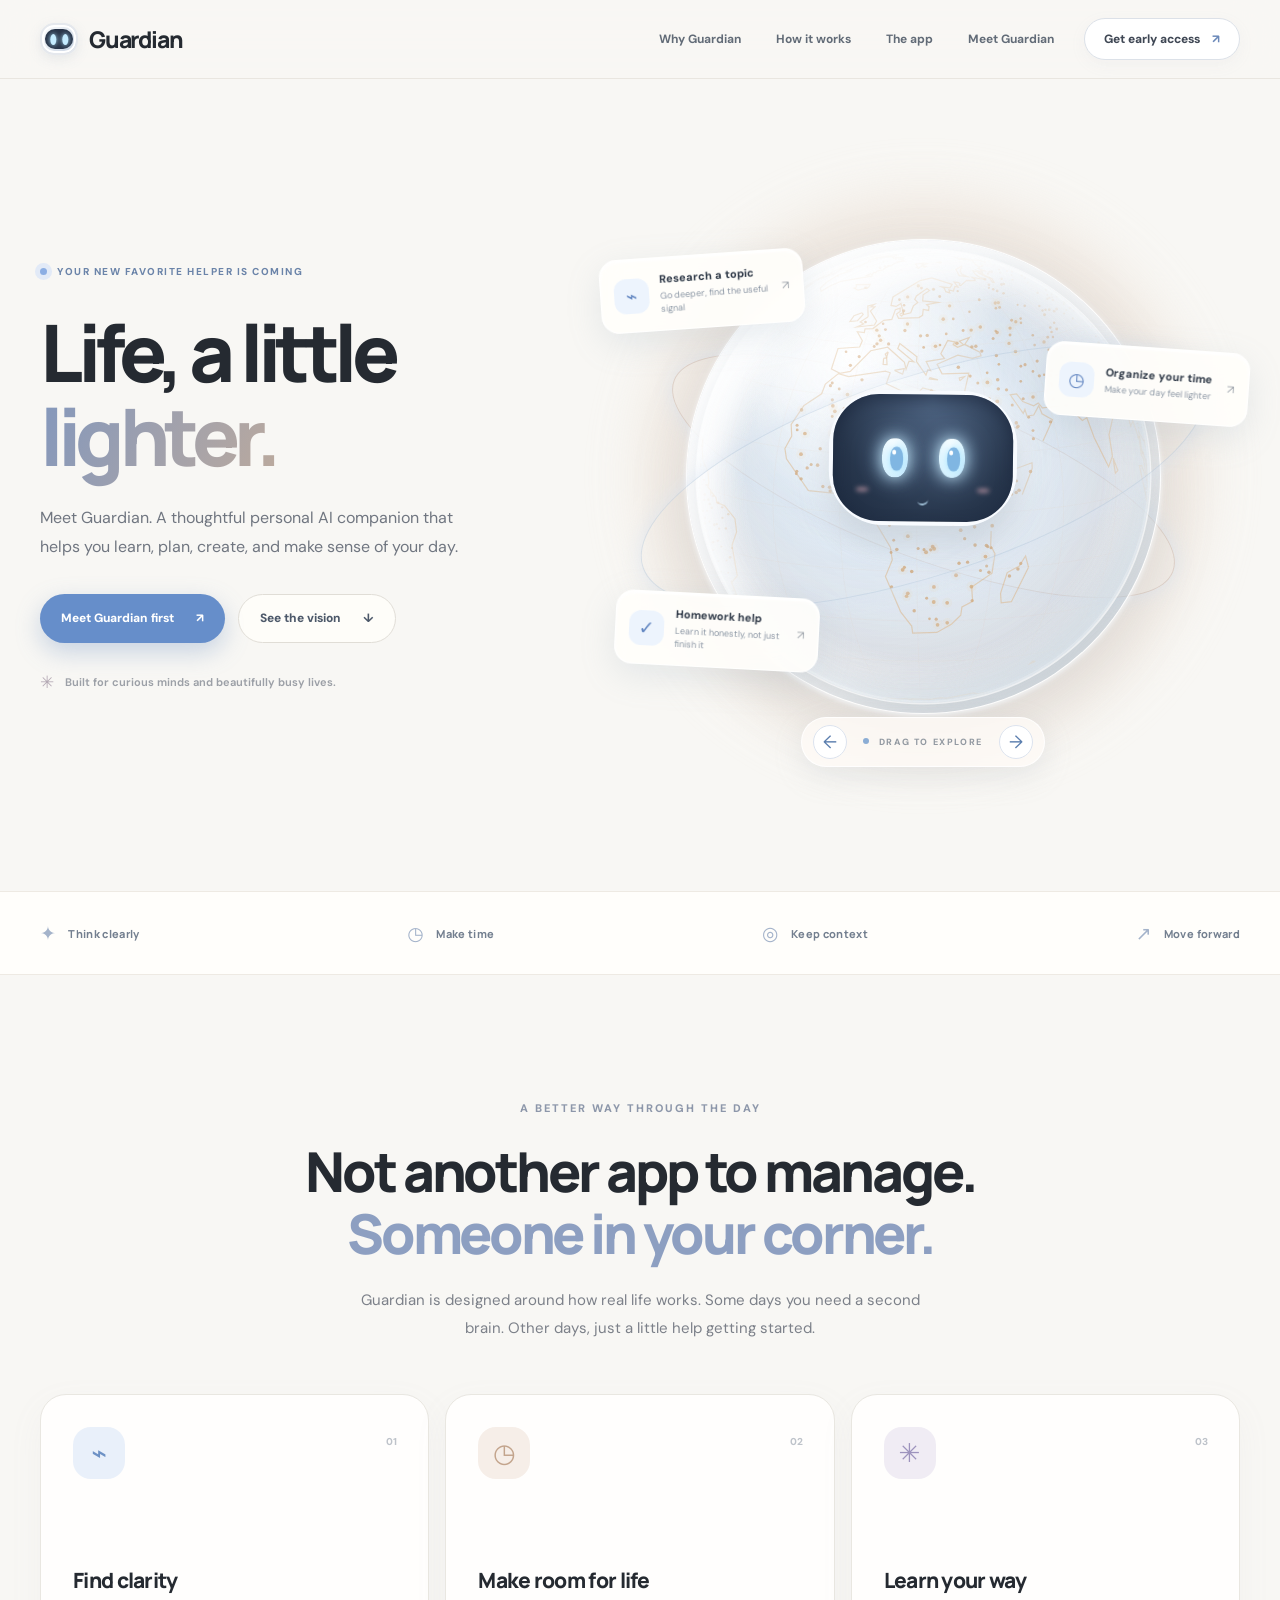
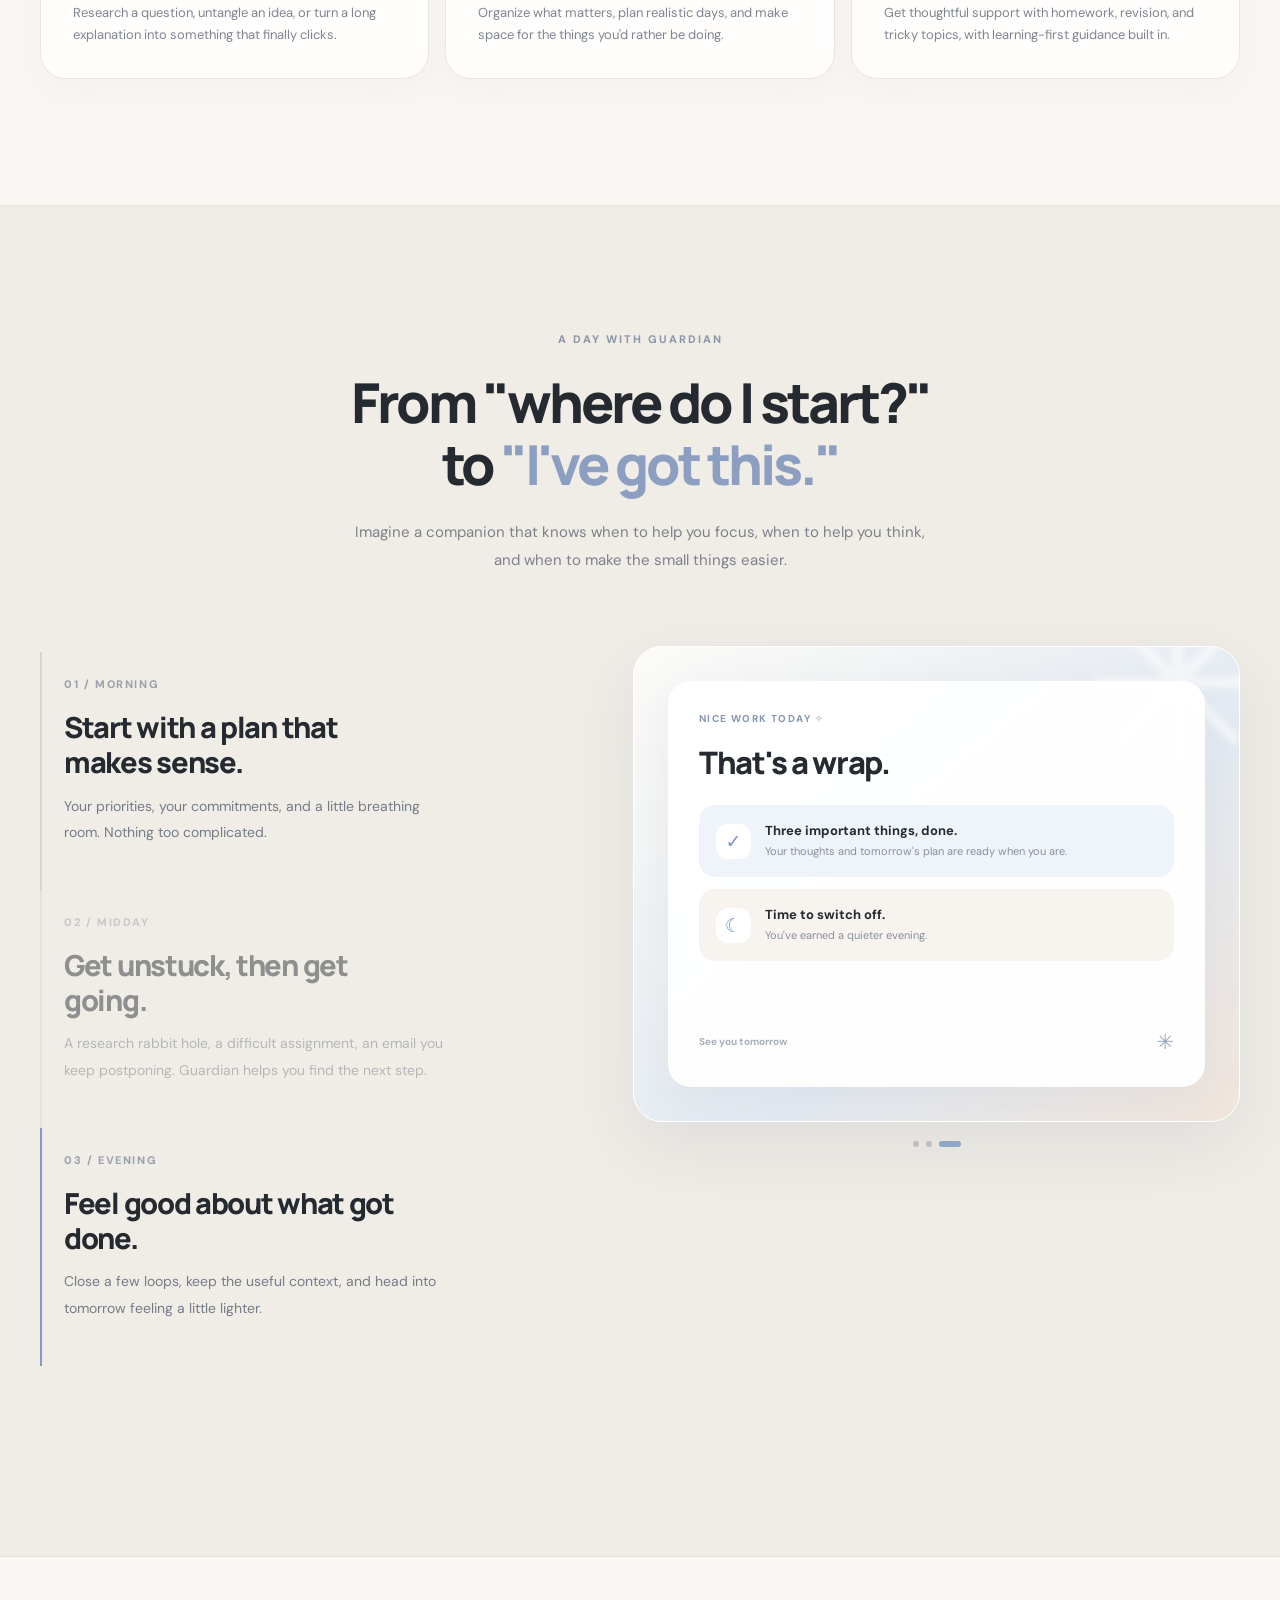
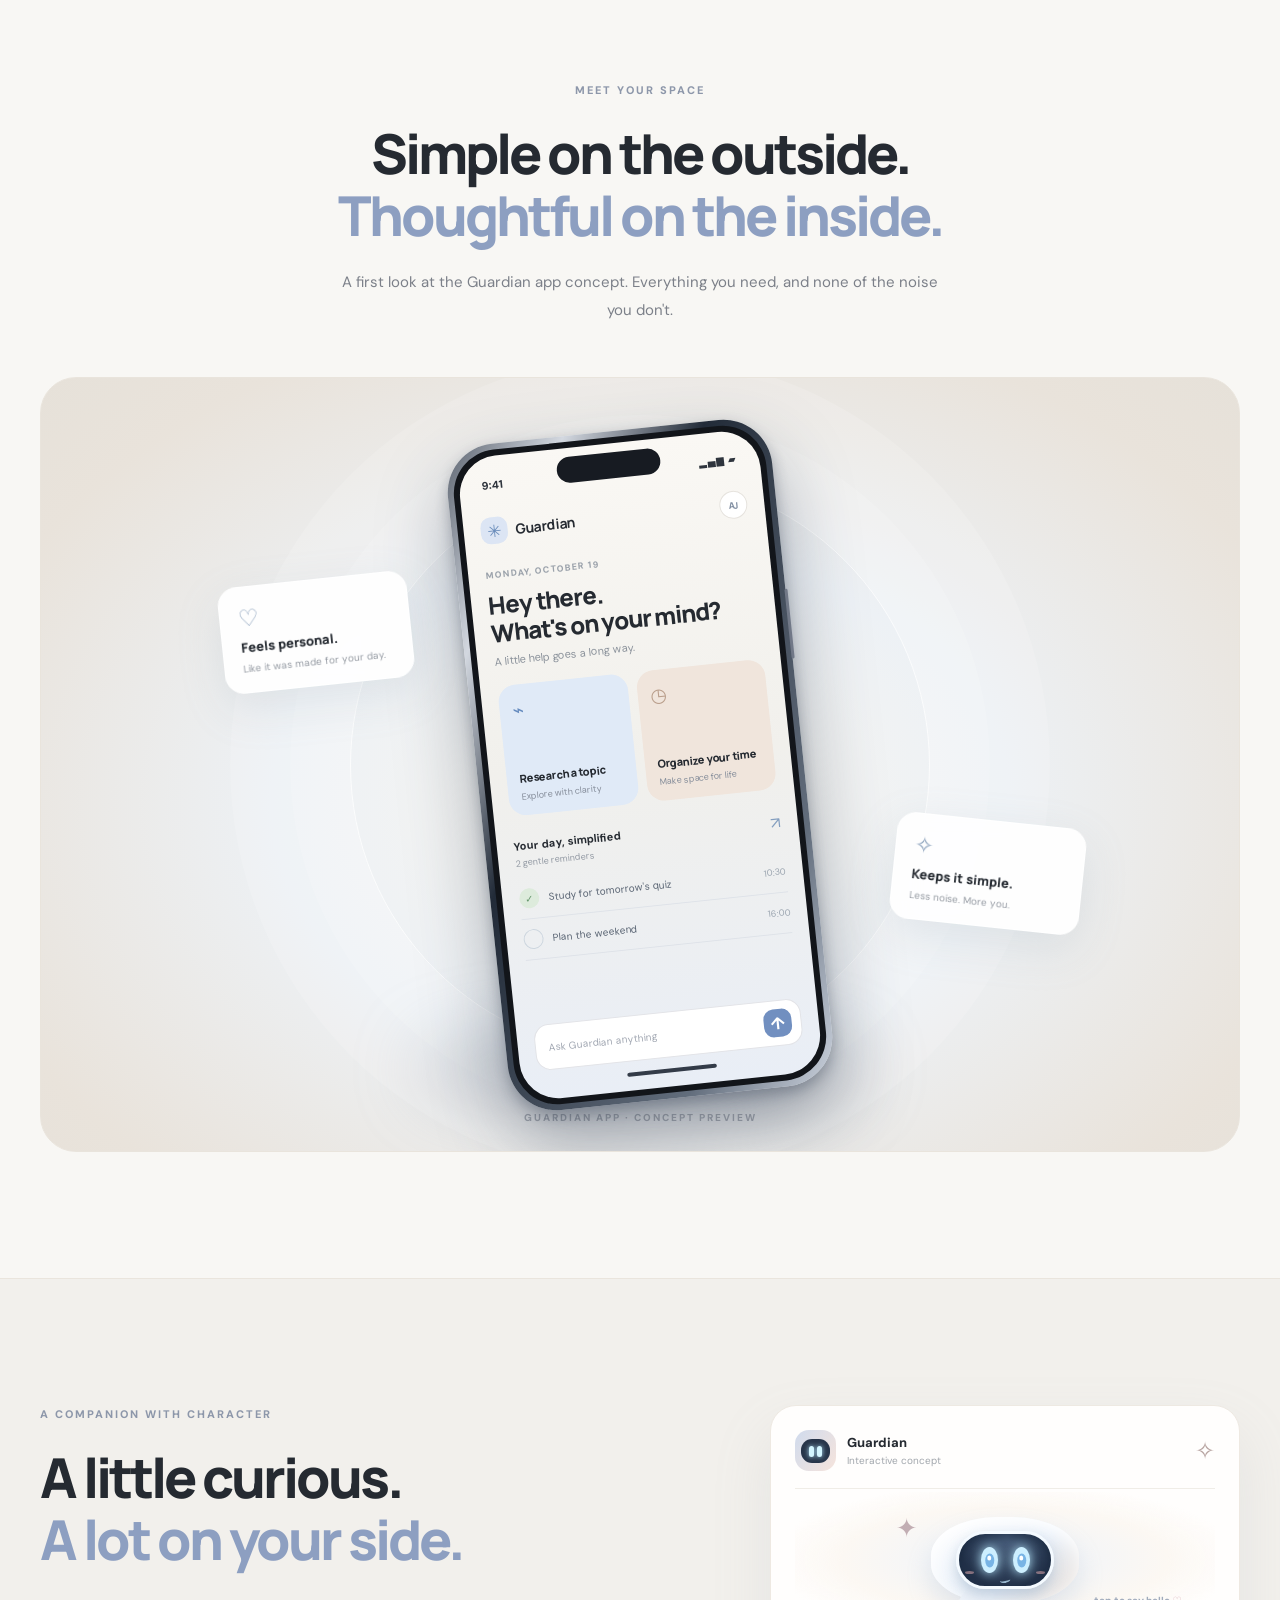
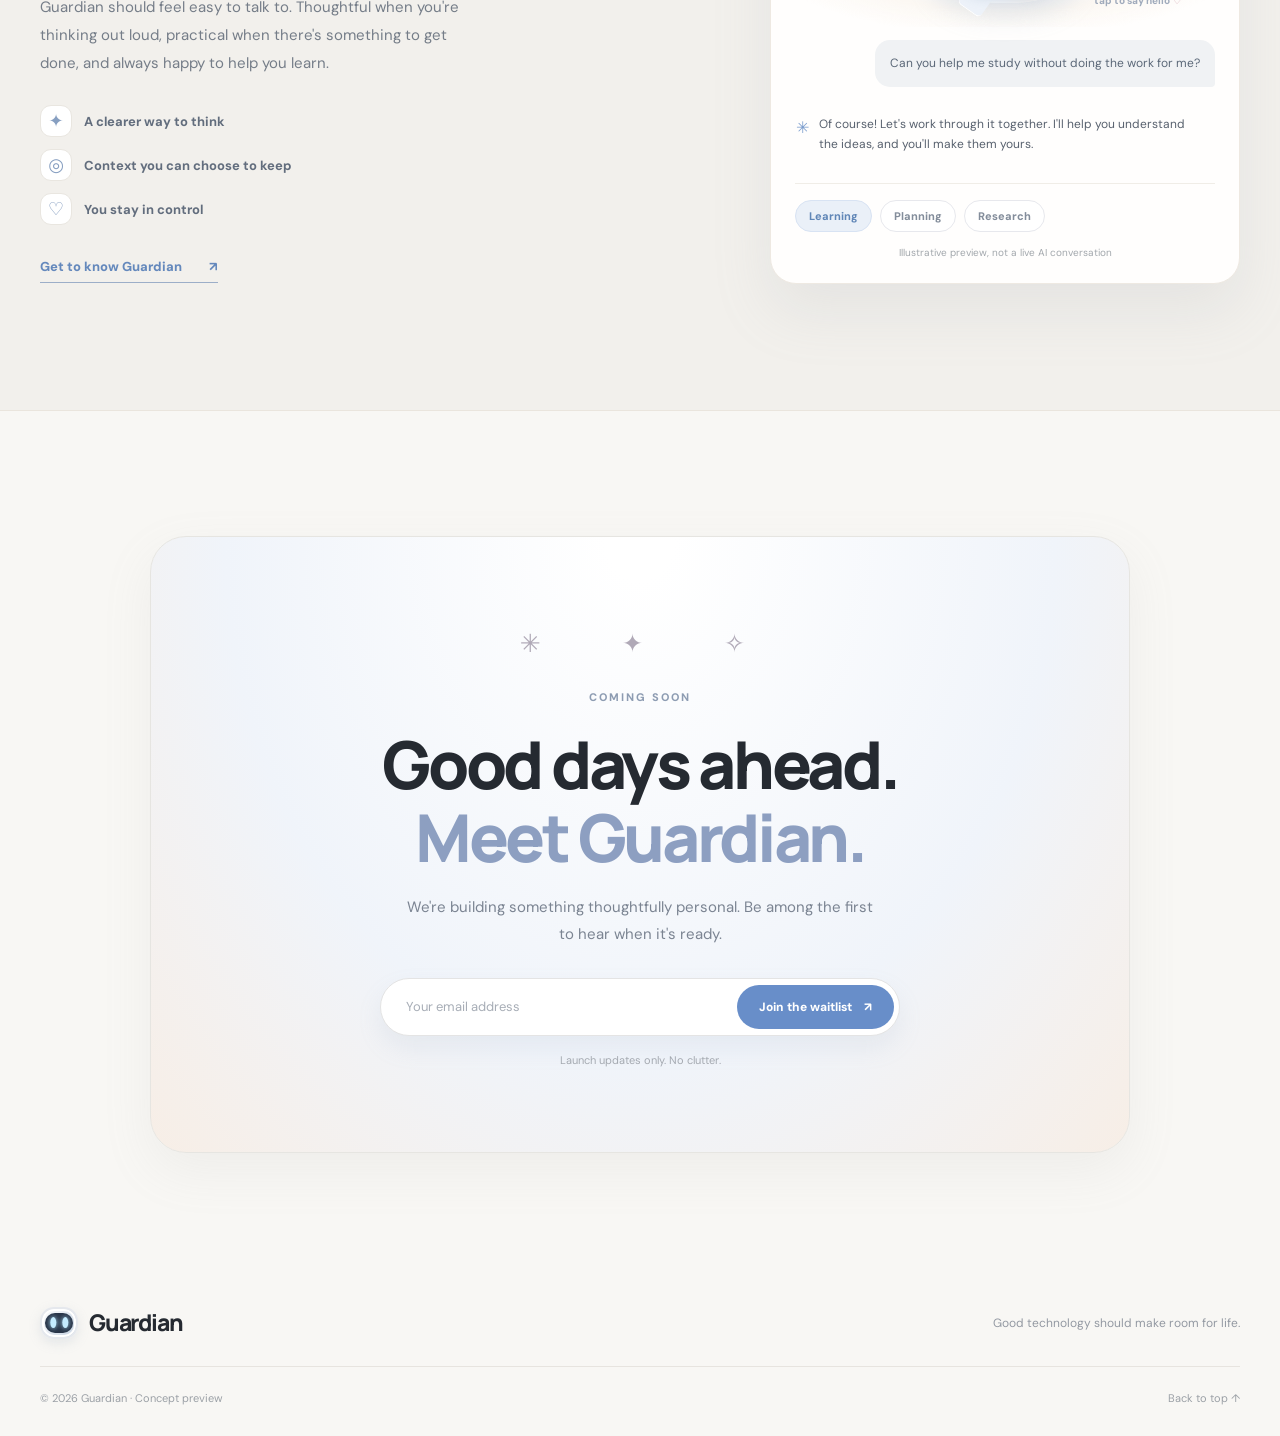
==== index.html @ cf228114 "Redesign Guardian with refined product story and companion experience" ====
<!doctype html>
<html lang="en">
<head>
  <meta charset="UTF-8">
  <meta name="viewport" content="width=device-width, initial-scale=1">
  <meta name="theme-color" content="#f8f7f4">
  <meta name="description" content="Meet Guardian, an intelligent personal companion designed to help you learn, plan, research, and get more out of your day. Coming soon.">
  <meta property="og:type" content="website">
  <meta property="og:title" content="Guardian — Life, a little lighter.">
  <meta property="og:description" content="A personal AI companion for the little things, the big ideas, and everything in between. Coming soon.">
  <meta property="og:image" content="assets/social-card.svg">
  <title>Guardian — Your intelligent personal companion. Coming soon.</title>
  <link rel="icon" href="assets/favicon.svg" type="image/svg+xml">
  <link rel="preconnect" href="https://fonts.googleapis.com">
  <link rel="preconnect" href="https://fonts.gstatic.com" crossorigin>
  <link href="https://fonts.googleapis.com/css2?family=DM+Sans:wght@400;450;500;550;600;650;700&family=Manrope:wght@400;500;600;650;700;750;800&display=swap" rel="stylesheet">
  <link rel="stylesheet" href="assets/styles.css">
</head>
<body>
  <header class="site-header" id="top">
    <nav class="nav-shell container" aria-label="Main navigation">
      <a class="brand" href="#top" aria-label="Guardian homepage"><span class="brand-robot" aria-hidden="true"><span class="mini-eye"></span><span class="mini-eye"></span></span><span>Guardian</span></a>
      <button class="mobile-menu-toggle" id="menu-toggle" type="button" aria-label="Open menu" aria-controls="nav-links" aria-expanded="false"><span></span><span></span><span></span></button>
      <div class="nav-links" id="nav-links"><a href="#why-guardian">Why Guardian</a><a href="#story">How it works</a><a href="#app-preview">The app</a><a href="#experience">Meet Guardian</a></div>
      <a class="nav-cta" href="#waitlist">Get early access <span aria-hidden="true">↗</span></a>
    </nav>
  </header>

  <main>
    <section class="hero container" aria-labelledby="hero-title">
      <div class="hero-copy">
        <div class="eyebrow"><span class="eyebrow-dot"></span> YOUR NEW FAVORITE HELPER IS COMING</div>
        <h1 id="hero-title">Life, a little<br><em>lighter.</em></h1>
        <p class="hero-lead">Meet Guardian. A thoughtful personal AI companion that helps you learn, plan, create, and make sense of your day.</p>
        <div class="hero-actions"><a class="button button-primary" href="#waitlist">Meet Guardian first <span aria-hidden="true">↗</span></a><a class="button button-secondary" href="#story">See the vision <span aria-hidden="true">↓</span></a></div>
        <p class="hero-footnote"><span class="mini-spark">✳</span> Built for curious minds and beautifully busy lives.</p>
      </div>
      <div class="hero-visual" id="globe-interaction" tabindex="0" role="group" aria-label="Interactive Guardian globe. Drag to explore capabilities or use the arrow controls.">
        <div class="orb-ambient" aria-hidden="true"></div>
        <div class="orbit-orbit orbit-outer" aria-hidden="true"></div><div class="orbit-orbit orbit-inner" aria-hidden="true"></div>
        <div class="orb-glass" id="orb-glass"><canvas id="globe-canvas" aria-hidden="true"></canvas><div class="orb-gloss" aria-hidden="true"></div></div>
        <div class="guardian-head guardian-face" id="guardian-head" data-guardian-face data-gaze="8.2" data-personality="hero" aria-hidden="true"><div class="head-inner"><div class="eyes"><span class="eye"><span class="pupil"></span></span><span class="eye"><span class="pupil"></span></span></div><span class="robot-cheek cheek-left"></span><span class="robot-cheek cheek-right"></span><span class="guardian-mouth"></span></div></div>
        <span class="hero-face-thought" id="hero-face-thought" aria-hidden="true">hello there ✦</span>
        <div class="orbit-card orbit-card-a" id="orbit-card-a"><span class="orbit-card-symbol" id="card-a-icon">⌁</span><span class="orbit-card-copy"><strong id="card-a-title">Research a topic</strong><small id="card-a-caption">Get to the good part, faster</small></span><span class="orbit-arrow" aria-hidden="true">↗</span></div>
        <div class="orbit-card orbit-card-b" id="orbit-card-b"><span class="orbit-card-symbol" id="card-b-icon">◷</span><span class="orbit-card-copy"><strong id="card-b-title">Organize your time</strong><small id="card-b-caption">A calmer way to plan</small></span><span class="orbit-arrow" aria-hidden="true">↗</span></div>
        <div class="orbit-card orbit-card-c" id="orbit-card-c"><span class="orbit-card-symbol" id="card-c-icon">✓</span><span class="orbit-card-copy"><strong id="card-c-title">Learn something new</strong><small id="card-c-caption">Get help that builds confidence</small></span><span class="orbit-arrow" aria-hidden="true">↗</span></div>
        <div class="globe-controller"><button class="circle-button" id="globe-prev" type="button" aria-label="Previous capability">←</button><span class="globe-controller-label"><span class="controller-dot"></span> DRAG TO EXPLORE</span><button class="circle-button" id="globe-next" type="button" aria-label="Next capability">→</button></div>
      </div>
    </section>

    <div class="confidence-strip" aria-label="Ways Guardian is designed to help"><div class="container confidence-items"><span><i>✦</i> Think clearly</span><span><i>◷</i> Make time</span><span><i>◎</i> Keep context</span><span><i>↗</i> Move forward</span></div></div>

    <section class="section value-section container" id="why-guardian" aria-labelledby="value-title">
      <div class="section-heading"><p class="section-kicker">A BETTER WAY THROUGH THE DAY</p><h2 id="value-title">Not another app to manage.<br><em>Someone in your corner.</em></h2><p>Guardian is designed around how real life works. Some days you need a second brain. Other days, just a little help getting started.</p></div>
      <div class="value-grid">
        <article class="value-card"><span class="value-icon value-blue" aria-hidden="true">⌁</span><div><h3>Find clarity</h3><p>Research a question, untangle an idea, or turn a long explanation into something that finally clicks.</p></div><span class="value-index">01</span></article>
        <article class="value-card"><span class="value-icon value-peach" aria-hidden="true">◷</span><div><h3>Make room for life</h3><p>Organize what matters, plan realistic days, and make space for the things you'd rather be doing.</p></div><span class="value-index">02</span></article>
        <article class="value-card"><span class="value-icon value-lilac" aria-hidden="true">✳</span><div><h3>Learn your way</h3><p>Get thoughtful support with homework, revision, and tricky topics, with learning-first guidance built in.</p></div><span class="value-index">03</span></article>
      </div>
    </section>

    <section class="section story-section" id="story" aria-labelledby="story-title">
      <div class="container story-heading"><p class="section-kicker">A DAY WITH GUARDIAN</p><h2 id="story-title">From "where do I start?"<br>to <em>"I've got this."</em></h2><p>Imagine a companion that knows when to help you focus, when to help you think, and when to make the small things easier.</p></div>
      <div class="container story-layout"><div class="story-copy">
        <article class="story-step is-active" data-story-step="0"><span class="story-step-number">01 / MORNING</span><h3>Start with a plan that makes sense.</h3><p>Your priorities, your commitments, and a little breathing room. Nothing too complicated.</p></article>
        <article class="story-step" data-story-step="1"><span class="story-step-number">02 / MIDDAY</span><h3>Get unstuck, then get going.</h3><p>A research rabbit hole, a difficult assignment, an email you keep postponing. Guardian helps you find the next step.</p></article>
        <article class="story-step" data-story-step="2"><span class="story-step-number">03 / EVENING</span><h3>Feel good about what got done.</h3><p>Close a few loops, keep the useful context, and head into tomorrow feeling a little lighter.</p></article>
      </div><div class="story-visual-sticky"><div class="story-visual-shell"><div class="story-orb-motif" aria-hidden="true">✳</div>
        <div class="story-screen-panel is-active" data-story-panel="0"><span class="story-visual-eyebrow">GOOD MORNING ☀</span><h3>Let's make today feel manageable.</h3><div class="story-visual-list"><span><b>01</b> Finish your assignment <i>Focus</i></span><span><b>02</b> Research your idea <i>Explore</i></span><span><b>03</b> Leave space for you <i>Balance</i></span></div><div class="story-visual-footer"><span>One step at a time</span><span>✳</span></div></div>
        <div class="story-screen-panel" data-story-panel="1"><span class="story-visual-eyebrow">LET'S FIGURE IT OUT ✦</span><h3>Big question? Small steps.</h3><div class="story-question">"Can you help me understand this chapter without writing my homework for me?"</div><div class="story-answer">Of course. We'll break it down, try an example, and make sure you can explain it in your own words.</div><div class="story-visual-footer"><span>Learning comes first</span><span>♡</span></div></div>
        <div class="story-screen-panel" data-story-panel="2"><span class="story-visual-eyebrow">NICE WORK TODAY ✧</span><h3>That's a wrap.</h3><div class="story-done"><span>✓</span><div><strong>Three important things, done.</strong><small>Your thoughts and tomorrow's plan are ready when you are.</small></div></div><div class="story-done muted"><span>☾</span><div><strong>Time to switch off.</strong><small>You've earned a quieter evening.</small></div></div><div class="story-visual-footer"><span>See you tomorrow</span><span>✳</span></div></div>
      </div><div class="story-pagination" aria-hidden="true"><span class="is-active"></span><span></span><span></span></div></div></div>
    </section>

    <section class="section product-section container" id="app-preview" aria-labelledby="app-title">
      <div class="section-heading product-heading"><p class="section-kicker">MEET YOUR SPACE</p><h2 id="app-title">Simple on the outside.<br><em>Thoughtful on the inside.</em></h2><p>A first look at the Guardian app concept. Everything you need, and none of the noise you don't.</p></div>
      <div class="product-stage"><div class="product-halo" aria-hidden="true"></div>
        <div class="phone-shell" aria-label="Guardian app concept on an iPhone-style device"><div class="phone-bezel"><span class="phone-island"></span><div class="phone-screen"><div class="phone-status"><span>9:41</span><span class="signal" aria-label="Wi-Fi and battery">▂▄▆ ▰</span></div><div class="phone-brand"><span class="phone-logo">✳</span><b>Guardian</b><span class="phone-profile">AJ</span></div><div class="phone-welcome"><small>MONDAY, OCTOBER 19</small><h3>Hey there.<br>What's on your mind?</h3><p>A little help goes a long way.</p></div><div class="phone-quick"><div class="phone-quick-card"><span>⌁</span><strong>Research a topic</strong><small>Explore with clarity</small></div><div class="phone-quick-card warm"><span>◷</span><strong>Organize your time</strong><small>Make space for life</small></div></div><div class="phone-today"><div><b>Your day, simplified</b><small>2 gentle reminders</small></div><span>↗</span></div><div class="phone-task"><span class="task-check">✓</span><span>Study for tomorrow's quiz</span><span>10:30</span></div><div class="phone-task"><span class="task-check empty"></span><span>Plan the weekend</span><span>16:00</span></div><div class="phone-compose"><span>Ask Guardian anything</span><b>↑</b></div><div class="phone-bottomline"></div></div></div></div>
        <div class="product-float product-float-left"><span class="float-icon">♡</span><b>Feels personal.</b><small>Like it was made for your day.</small></div><div class="product-float product-float-right"><span class="float-icon">✧</span><b>Keeps it simple.</b><small>Less noise. More you.</small></div><div class="product-stage-label">GUARDIAN APP · CONCEPT PREVIEW</div>
      </div>
    </section>

    <section class="section experience-section" id="experience" aria-labelledby="experience-title"><div class="container experience-layout"><div class="experience-copy"><p class="section-kicker">A COMPANION WITH CHARACTER</p><h2 id="experience-title">A little curious.<br><em>A lot on your side.</em></h2><p>Guardian should feel easy to talk to. Thoughtful when you're thinking out loud, practical when there's something to get done, and always happy to help you learn.</p><div class="experience-points"><span><b>✦</b> A clearer way to think</span><span><b>◎</b> Context you can choose to keep</span><span><b>♡</b> You stay in control</span></div><a class="text-link" href="#waitlist">Get to know Guardian <span>↗</span></a></div>
      <div class="experience-panel" id="chat-demo"><div class="chat-top"><span class="chat-avatar"><span class="chat-avatar-eyes"></span></span><span><strong>Guardian</strong><small>Interactive concept</small></span><span class="chat-top-stars">✧</span></div><div class="companion-preview"><span class="preview-twinkle">✦</span><button class="guardian-cloud" id="guardian-cloud" type="button" aria-label="Say hello to Guardian"><div class="guardian-cloud-face guardian-face" data-guardian-face data-gaze="4.8" data-personality="cloud"><div class="cloud-eyes"><span class="eye"><span class="pupil"></span></span><span class="eye"><span class="pupil"></span></span></div><span class="cloud-blush blush-one"></span><span class="cloud-blush blush-two"></span><span class="guardian-mouth"></span></div></button><span class="cloud-thought" id="cloud-thought" aria-hidden="true">hi, you ✳</span><span class="preview-greeting">tap to say hello <span>♡</span></span></div><div class="chat-dialogue" id="chat-dialogue" aria-live="polite"><div class="chat-bubble chat-user">Can you help me study without doing the work for me?</div><div class="chat-bubble chat-ai"><span class="chat-ai-symbol">✳</span><span>Of course! Let's work through it together. I'll help you understand the ideas, and you'll make them yours.</span></div></div><div class="prompt-row"><button class="prompt-chip is-active" type="button" data-prompt="homework">Learning</button><button class="prompt-chip" type="button" data-prompt="plan">Planning</button><button class="prompt-chip" type="button" data-prompt="research">Research</button></div><p class="demo-caption">Illustrative preview, not a live AI conversation</p></div></div></section>

    <section class="closing-section container" id="waitlist" aria-labelledby="waitlist-title"><div class="closing-inner"><div class="closing-stars" aria-hidden="true">✳ &nbsp; ✦ &nbsp; ✧</div><span class="closing-eyebrow">COMING SOON</span><h2 id="waitlist-title">Good days ahead.<br><em>Meet Guardian.</em></h2><p>We're building something thoughtfully personal. Be among the first to hear when it's ready.</p><form id="waitlist-form" class="waitlist-form"><label class="sr-only" for="waitlist-email">Email address</label><input id="waitlist-email" name="email" type="email" autocomplete="email" required maxlength="254" placeholder="Your email address"><input class="honeypot" type="text" name="website" autocomplete="off" tabindex="-1" aria-hidden="true"><button type="submit">Join the waitlist <span>↗</span></button></form><p class="form-status" id="form-status" role="status" aria-live="polite">Launch updates only. No clutter.</p></div></section>
  </main>
  <footer class="site-footer container"><div class="footer-top"><a class="brand brand-footer" href="#top"><span class="brand-robot" aria-hidden="true"><span class="mini-eye"></span><span class="mini-eye"></span></span><span>Guardian</span></a><p>Good technology should make room for life.</p></div><div class="footer-bottom"><span>© <span id="footer-year">2026</span> Guardian · Concept preview</span><a href="#top">Back to top ↑</a></div></footer>
  <script src="assets/world-data.js" defer></script><script src="assets/app.js" defer></script>
</body>
</html>
---- assets/styles.css ----
:root{--bg:#f8f7f4;--paper:#fffefd;--ink:#252a31;--muted:#6f7581;--line:#e8e5de;--blue:#668cca;--blue-deep:#3d6fb8;--peach:#caa68c;--font-head:'Manrope',system-ui,-apple-system,sans-serif;--font-body:'DM Sans',system-ui,-apple-system,sans-serif}
*,*::before,*::after{box-sizing:border-box}html{scroll-behavior:smooth;scroll-padding-top:88px}body{margin:0;background:var(--bg);color:var(--ink);font-family:var(--font-body);-webkit-font-smoothing:antialiased;overflow-x:hidden}button,input{font:inherit}button,a{-webkit-tap-highlight-color:transparent}button{cursor:pointer}a{text-decoration:none;color:inherit}a:focus-visible,button:focus-visible,input:focus-visible,[tabindex]:focus-visible{outline:3px solid #8eafe3;outline-offset:4px}.container{width:min(1216px,calc(100% - 80px));margin:0 auto}.sr-only{position:absolute;width:1px;height:1px;padding:0;margin:-1px;overflow:hidden;clip:rect(0,0,0,0);white-space:nowrap;border:0}.section{padding-block:126px}.section-kicker{font-size:11px;font-weight:800;letter-spacing:2px;color:#8d97aa;text-transform:uppercase;margin:0 0 25px}.section h2{font:800 clamp(37px,4.3vw,58px)/1.13 var(--font-head);letter-spacing:-3px;margin:0}.section h2 em,.hero h1 em,.closing-inner h2 em{font-style:normal;color:#8d9fc1}p{margin-top:0}

/* Quiet, deliberate navigation */
.site-header{height:79px;position:relative;z-index:80;background:rgba(248,247,244,.87);backdrop-filter:blur(25px);-webkit-backdrop-filter:blur(25px);border-bottom:1px solid rgba(224,220,212,.65)}.nav-shell{height:100%;display:flex;align-items:center;gap:30px}.brand{display:inline-flex;align-items:center;gap:11px;font:800 23px/1 var(--font-head);letter-spacing:-1.2px;flex-shrink:0}.brand-robot{position:relative;width:38px;height:32px;display:inline-flex;justify-content:center;align-items:center;gap:6px;border-radius:14px;border:2px solid #e5e8ed;background:linear-gradient(135deg,#fff,#c5d1e0);box-shadow:0 4px 12px #9aa8bc34,inset 0 0 0 2px #fff}.brand-robot:before{content:"";position:absolute;inset:4px 3px;background:#283448;border-radius:10px}.mini-eye{height:11px;width:6px;border-radius:60%;background:#c5ecff;box-shadow:0 0 5px #b2e7ff;z-index:1;transform:translate3d(var(--eye-x,0px),var(--eye-y,0px),0)}.nav-links{display:flex;align-items:center;gap:35px;margin-left:auto}.nav-links a{color:#626b77;font-size:12px;font-weight:700;transition:color .2s}.nav-links a:hover{color:#3d6fb8}.nav-cta{white-space:nowrap;padding:12px 19px;border:1px solid #dce1e8;border-radius:999px;font-size:12px;font-weight:800;background:#fff;color:#3f4754;transition:transform .2s,box-shadow .2s;box-shadow:0 5px 15px #a0a9b614}.nav-cta:hover{transform:translateY(-2px);box-shadow:0 10px 24px #94a3b638}.nav-cta span{margin-left:9px;color:#6b89b9}.mobile-menu-toggle{display:none;border:0;background:none;width:36px;padding:7px}.mobile-menu-toggle span{height:2px;width:21px;background:#334052;margin:5px 0;display:block}

/* Immersive but calm hero */
.hero{position:relative;min-height:730px;display:grid;grid-template-columns:minmax(0,46%) minmax(0,54%);gap:14px;align-items:center;padding-block:92px 110px}.hero-copy{position:relative;z-index:5}.eyebrow{display:inline-flex;align-items:center;gap:10px;color:#6b84a9;font-size:10px;letter-spacing:1.5px;font-weight:800}.eyebrow-dot{height:7px;width:7px;background:#8caee3;border-radius:50%;box-shadow:0 0 0 5px #e2eaf7}.hero h1{font:800 clamp(66px,6.2vw,91px)/1.055 var(--font-head);letter-spacing:-5.5px;margin:30px 0 25px}.hero h1 em{color:#9ea9b7;background:linear-gradient(115deg,#8297bd,#bcaa9d);background-clip:text;-webkit-background-clip:text;-webkit-text-fill-color:transparent}.hero-lead{max-width:440px;color:#707680;font-size:16px;line-height:1.85;margin-bottom:32px}.hero-actions{display:flex;align-items:center;gap:13px;flex-wrap:wrap}.button{height:49px;padding:0 21px;border-radius:999px;font-size:12px;font-weight:800;display:inline-flex;align-items:center;justify-content:center;gap:22px;transition:transform .25s,box-shadow .25s}.button:hover{transform:translateY(-2px)}.button-primary{background:#668eca;color:white;box-shadow:0 9px 24px #7394c35c}.button-primary:hover{box-shadow:0 14px 30px #7394c36e}.button-secondary{border:1px solid #e0ddd6;background:#fffefacc;color:#4c5869}.button-secondary:hover{box-shadow:0 9px 23px #8996a020}.hero-footnote{margin:28px 0 0;display:flex;align-items:center;gap:11px;color:#9ca0a7;font-size:11px;font-weight:650}.mini-spark{font-size:17px;color:#b4a9b4}
.hero-visual{position:relative;height:610px;min-width:0;display:flex;align-items:center;justify-content:center;touch-action:pan-y;cursor:grab;user-select:none}.hero-visual.dragging{cursor:grabbing}.orb-ambient{position:absolute;width:580px;height:580px;border-radius:50%;background:radial-gradient(circle,#fff 0%,#e1e9f1 34%,#eaded3 60%,transparent 73%);filter:blur(26px);opacity:.78}.orb-glass{position:absolute;width:475px;height:475px;border-radius:50%;overflow:hidden;background:radial-gradient(circle at 35% 24%,rgba(255,255,255,.96),rgba(205,223,240,.47) 32%,rgba(211,217,228,.31) 67%,rgba(139,168,196,.49) 100%);border:1.5px solid rgba(255,255,255,.95);box-shadow:inset 13px 15px 34px #fff,inset -15px -20px 43px #9cb1c246,0 22px 58px #8d98a525,0 2px 5px #fff;z-index:2;pointer-events:none}.orb-glass canvas{display:block;width:100%;height:100%;border-radius:50%;opacity:.86}.orb-gloss{position:absolute;inset:2%;border-radius:50%;pointer-events:none;box-shadow:inset 21px 21px 27px #ffffffbd,inset -10px -8px 35px #91acc147}.orb-gloss:before{content:"";position:absolute;top:5%;left:10%;width:60%;height:27%;border-radius:50%;background:linear-gradient(#ffffff9f,transparent);filter:blur(10px);transform:rotate(-30deg)}.orbit-orbit{position:absolute;width:590px;height:200px;border-radius:50%;border:1px solid #b6c9dd77;transform:rotate(-18deg);box-shadow:0 0 20px #d9e4f2aa;z-index:3;pointer-events:none}.orbit-inner{width:535px;height:162px;transform:rotate(21deg);border-color:#cbb5a87e;z-index:1}
.guardian-head{position:absolute;left:50%;top:47%;width:188px;height:135px;border:4px solid #f8fbff;border-radius:55px;background:linear-gradient(136deg,#edf5ff,#9eafc4 32%,#f3e1d3 72%,#eef7fc);box-shadow:0 17px 30px #768a9c4e,0 0 38px #ffffff,inset 0 4px 10px #ffffff;z-index:6;transform:translate(-50%,-50%)}.head-inner{position:relative;background:radial-gradient(ellipse at 55% 3%,#4e6482,#27364c 68%,#1c293e);border-radius:46px;width:100%;height:100%;box-shadow:inset 0 6px 15px #1b273c98;display:flex;align-items:center;justify-content:center}.eyes{display:flex;align-items:center;justify-content:center;gap:31px}.guardian-head .eye{position:relative;width:26px;height:39px;background:radial-gradient(ellipse at 44% 25%,#fff,#def5ff 60%,#b0dbfb);box-shadow:0 0 16px #caefff,0 0 27px #a2cfff7e;border-radius:45%;overflow:hidden;transform-origin:center}.guardian-head .pupil{position:absolute;left:50%;top:50%;height:24px;width:13px;border-radius:45%;background:#80b6e2;box-shadow:0 0 9px #98dfff;transform:translate3d(calc(-50% + var(--eye-x,0px)),calc(-50% + var(--eye-y,0px)),0)}.guardian-face .pupil:after{content:"";position:absolute;top:15%;left:17%;background:#fff;border-radius:50%;width:4px;height:5px}.robot-cheek{position:absolute;bottom:29px;width:13px;height:5px;background:#e7b1bb88;border-radius:50%;filter:blur(2px)}.cheek-left{left:23px}.cheek-right{right:23px}.guardian-mouth{position:absolute;left:50%;bottom:16px;width:23px;height:11px;border-bottom:2px solid #c0e6fd;border-radius:0 0 50% 50%;opacity:.75;transform:translateX(-50%)}
.orbit-card{position:absolute;z-index:9;display:flex;gap:11px;align-items:center;width:204px;min-height:74px;padding:13px;border:1px solid rgba(255,255,255,.94);border-radius:18px;background:#fffefbe8;backdrop-filter:blur(16px);box-shadow:0 11px 35px #8a9eb02d,0 2px 3px #fff inset;transition:transform .35s,box-shadow .35s;cursor:pointer}.orbit-card:hover{box-shadow:0 16px 41px #8a9eb048}.orbit-card-a{left:-6px;top:83px;transform:rotate(-4deg)}.orbit-card-b{right:-9px;top:176px;transform:rotate(4deg)}.orbit-card-c{left:9px;bottom:113px;transform:rotate(3deg)}.orbit-card-a:hover{transform:translateY(-5px) rotate(-4deg)}.orbit-card-b:hover{transform:translateY(-5px) rotate(4deg)}.orbit-card-c:hover{transform:translateY(-5px) rotate(3deg)}.orbit-card-symbol{display:grid;place-items:center;width:35px;height:35px;flex-shrink:0;background:#edf4fd;border-radius:12px;color:#6286c1;font-size:19px}.orbit-card-copy{min-width:0}.orbit-card strong{display:block;color:#303a48;font-size:11px;font-weight:800;margin-bottom:4px;white-space:nowrap}.orbit-card small{display:block;color:#8a95a3;font-size:9px;line-height:1.45}.orbit-arrow{margin-left:auto;font-size:12px;color:#a0a6ae}.orbit-card.card-arrived{animation:arrived .45s ease-out}@keyframes arrived{0%{opacity:.3;scale:.94}100%{opacity:1;scale:1}}.globe-controller{position:absolute;bottom:14px;z-index:10;display:flex;align-items:center;gap:16px;border:1px solid #ffffffd9;border-radius:99px;background:#fffcf8c7;backdrop-filter:blur(14px);padding:7px 11px;box-shadow:0 10px 30px #9ca8b22c}.circle-button{border:1px solid #dce3ee;background:#fff;border-radius:50%;width:34px;height:34px;font-size:18px;color:#5b7eae;transition:background .2s,transform .2s}.circle-button:hover{background:#edf4fd;transform:scale(1.08)}.globe-controller-label{font-size:9px;letter-spacing:1.6px;font-weight:800;color:#9299a1;white-space:nowrap}.controller-dot{display:inline-block;width:6px;height:6px;background:#8badd5;border-radius:50%;margin-right:6px;vertical-align:1px}.hero-face-thought{position:absolute;right:13%;top:30%;z-index:12;font-size:11px;font-weight:800;color:#7290b9;padding:9px 13px;border-radius:14px 14px 14px 3px;border:1px solid #fff;background:#ffffffd9;box-shadow:0 8px 20px #8ea6bd32;opacity:0;transform:translateY(5px);transition:opacity .2s,transform .2s;pointer-events:none}.hero-face-thought.is-visible{opacity:1;transform:translateY(0)}
.guardian-face.blinking .eye{animation:blink .22s ease-in-out 1}@keyframes blink{0%,100%{transform:scaleY(1)}45%,60%{transform:scaleY(.065)}}.guardian-face.mood-sleepy .eye{transform:scaleY(.1)!important}.guardian-face.mood-happy .guardian-mouth{opacity:1;border-bottom-width:3px;width:28px;height:12px}.guardian-face.mood-surprised .guardian-mouth{width:12px;height:13px;border:2px solid #b4e1fc;background:#22344d;border-radius:50%}.guardian-face.mood-surprised .eye{filter:brightness(1.2)}.guardian-face.mood-curious .guardian-mouth{transform:translateX(-50%) rotate(-11deg);width:11px}.guardian-face.mood-sleepy:after{content:'z z Z';position:absolute;top:-20px;right:-25px;color:#8a9fbd;letter-spacing:2px;font-size:12px;font-weight:800;animation:dream 3s infinite}@keyframes dream{0%,100%{opacity:.2;transform:translateY(4px)}50%{opacity:1;transform:translateY(-5px)}}

/* Section rhythm */
.confidence-strip{background:#fffefb;border-top:1px solid #eeeae3;border-bottom:1px solid #eeeae3}.confidence-items{min-height:82px;display:flex;justify-content:space-between;align-items:center;gap:26px}.confidence-items span{font:750 11px var(--font-head);letter-spacing:.35px;color:#737f8f;display:inline-flex;align-items:center;gap:12px}.confidence-items i{font-size:19px;color:#a4b3ca;font-style:normal;font-weight:500}
.section-heading{max-width:810px;margin:0 auto 51px;text-align:center}.section-heading>p:not(.section-kicker){font-size:15px;line-height:1.85;color:#7c8089;max-width:600px;margin:23px auto 0}.value-grid{display:grid;grid-template-columns:repeat(3,1fr);gap:16px}.value-card{position:relative;min-height:285px;padding:32px;border:1px solid #e9e7e1;border-radius:26px;background:#fffefd;box-shadow:0 12px 35px #9ba5ae10;display:flex;flex-direction:column;justify-content:space-between;transition:transform .28s,box-shadow .28s}.value-card:hover{transform:translateY(-5px);box-shadow:0 18px 42px #9ba5ae20}.value-icon{display:grid;place-items:center;width:52px;height:52px;border-radius:18px;font-size:26px;font-weight:650}.value-blue{background:#e9f0fa;color:#6d91c5}.value-peach{background:#f6eee8;color:#c3a48c}.value-lilac{background:#f0ecf4;color:#9d93bd}.value-card h3{font:800 21px/1.2 var(--font-head);letter-spacing:-.7px;margin:0 0 9px}.value-card p{color:#7f8590;line-height:1.7;font-size:13px;margin:0}.value-index{position:absolute;right:31px;top:40px;font-size:10px;font-weight:800;color:#bec3ca}

/* Editorial scroll story */
.story-section{background:#f0ede7;border-top:1px solid #e9e4db;border-bottom:1px solid #e5dfd6}.story-heading{text-align:center;max-width:800px;margin:0 auto 65px}.story-heading>p:last-child{max-width:580px;margin:24px auto 0;color:#7c8089;line-height:1.85;font-size:15px}.story-layout{display:grid;grid-template-columns:minmax(0,44%) minmax(0,56%);gap:65px;align-items:start}.story-copy{padding:12px 0 64px}.story-step{min-height:230px;padding:25px 22px 44px;border-left:2px solid #dad5cb;opacity:.48;transition:opacity .35s,border-color .35s;cursor:pointer}.story-step.is-active{opacity:1;border-left-color:#7d9cca}.story-step-number{display:block;color:#9ba1aa;font-size:11px;font-weight:800;letter-spacing:1.6px;margin-bottom:19px}.story-step h3{font:800 29px/1.22 var(--font-head);letter-spacing:-1.3px;max-width:350px;margin:0 0 12px}.story-step p{max-width:395px;color:#747c87;line-height:1.9;font-size:14px;margin:0}.story-visual-sticky{position:sticky;top:105px;margin-top:6px}.story-visual-shell{position:relative;width:100%;height:476px;border-radius:29px;overflow:hidden;border:1px solid #fff;background:linear-gradient(140deg,#fcfbf8,#e3eaf2 60%,#f1e5dc);box-shadow:0 25px 70px #a2a7af3a;display:flex;align-items:center;justify-content:center}.story-orb-motif{position:absolute;font-size:230px;line-height:1;color:#ffffff92;right:-35px;top:-74px;filter:blur(3px)}.story-screen-panel{position:absolute;inset:34px;padding:30px;display:flex;flex-direction:column;border-radius:23px;border:1px solid #ffffffb8;background:#fffffff0;box-shadow:0 12px 45px #afb5bf30;opacity:0;transform:translateY(18px) scale(.97);pointer-events:none;transition:opacity .5s,transform .5s}.story-screen-panel.is-active{opacity:1;transform:translateY(0) scale(1)}.story-visual-eyebrow{font-weight:800;font-size:10px;letter-spacing:1.4px;color:#889ab3;margin-bottom:20px}.story-screen-panel h3{font:800 31px/1.12 var(--font-head);letter-spacing:-1.3px;max-width:360px;margin:0 0 26px}.story-visual-list{display:grid;gap:11px}.story-visual-list span{padding:14px 13px;background:#f5f7fa;border-radius:12px;display:flex;align-items:center;gap:12px;font-size:13px;color:#525e6e}.story-visual-list b{color:#96a8c1;font-size:11px}.story-visual-list i{font-style:normal;margin-left:auto;font-size:10px;color:#91a3ba}.story-question{background:#e9eff8;color:#475b77;padding:17px 18px;border-radius:15px 15px 5px 15px;font-size:13px;line-height:1.65;align-self:flex-end;max-width:90%}.story-answer{background:#f6f4f0;border-radius:15px 15px 15px 5px;padding:17px 18px;color:#676e7a;font-size:13px;line-height:1.7;margin-top:17px;max-width:90%}.story-done{display:flex;align-items:center;gap:14px;border-radius:16px;background:#eff4fa;padding:17px;margin-bottom:12px}.story-done.muted{background:#f7f3ef}.story-done>span{display:grid;place-items:center;flex:0 0 35px;height:35px;color:#7596c7;background:#fff;border-radius:12px;font-size:19px}.story-done strong,.story-done small{display:block}.story-done strong{font-size:13px;margin-bottom:5px}.story-done small{font-size:11px;line-height:1.45;color:#87909c}.story-visual-footer{margin-top:auto;display:flex;justify-content:space-between;align-items:center;color:#a9afba;font-size:10px;font-weight:750}.story-visual-footer span:last-child{font-size:21px;color:#9ba9bb}.story-pagination{display:flex;gap:7px;justify-content:center;padding:19px 0}.story-pagination span{width:6px;height:6px;background:#c4c2be;border-radius:8px;transition:width .3s,background .3s}.story-pagination span.is-active{width:22px;background:#8ca6cb}

/* Actual product look, without the fake dashboard clutter */
.product-heading{margin-bottom:53px}.product-stage{position:relative;min-height:775px;border-radius:36px;overflow:hidden;background:radial-gradient(ellipse at 50% 55%,#f9f6f0 0%,#edf1f5 42%,#e9e3db 83%,#e6e1d9 100%);border:1px solid #e9e4dc;display:flex;justify-content:center;align-items:center}.product-stage:before{content:"";position:absolute;width:580px;height:580px;border:1px solid #ffffffc5;border-radius:50%;box-shadow:0 0 0 60px #ffffff1d,0 0 0 120px #ffffff20}.product-halo{position:absolute;bottom:45px;width:440px;height:75px;border-radius:50%;background:#919aa580;filter:blur(35px)}.phone-shell{position:relative;width:326px;height:670px;border-radius:49px;padding:6px;background:linear-gradient(120deg,#5c6470,#d3d8e0 17%,#222b38 37%,#626d7c 79%,#ccd3de);box-shadow:0 35px 75px #333f5166,0 6px 14px #2630444f;transform:rotate(-6deg);transition:transform .55s cubic-bezier(.2,.8,.2,1);z-index:2}.product-stage:hover .phone-shell{transform:rotate(-2deg) translateY(-5px)}.phone-bezel{width:100%;height:100%;padding:6px;background:#12151a;border-radius:44px;position:relative}.phone-bezel:before{content:"";position:absolute;right:-8px;top:169px;width:3px;height:70px;background:#717887;border-radius:2px}.phone-island{position:absolute;z-index:3;width:104px;height:26px;top:15px;left:50%;transform:translateX(-50%);background:#171b22;border-radius:20px}.phone-screen{height:100%;width:100%;background:linear-gradient(180deg,#faf8f4,#f1f0ec 49%,#e9eef6);border-radius:39px;overflow:hidden;padding:18px 17px 14px;display:flex;flex-direction:column}.phone-status{font-size:11px;color:#2e343d;display:flex;justify-content:space-between;padding:4px 6px 24px;font-weight:800}.signal{letter-spacing:1px;font-size:10px}.phone-brand{display:flex;align-items:center;gap:8px;font:800 14px var(--font-head);letter-spacing:-.4px}.phone-logo{display:grid;place-items:center;width:27px;height:27px;background:#dce5f4;color:#688bba;border-radius:10px;font-size:17px}.phone-profile{width:28px;height:28px;display:grid;place-items:center;background:#fff;border:1px solid #e6e3de;border-radius:50%;color:#8390a3;font-size:9px;margin-left:auto}.phone-welcome{margin:25px 0 18px}.phone-welcome small{display:block;color:#9ba2ab;font-size:9px;font-weight:800;letter-spacing:1px;margin-bottom:10px}.phone-welcome h3{font:800 24px/1.15 var(--font-head);letter-spacing:-1.15px;margin:0 0 8px}.phone-welcome p{margin:0;color:#8b929b;font-size:11px}.phone-quick{display:grid;grid-template-columns:1fr 1fr;gap:9px}.phone-quick-card{height:131px;background:#e0eaf7;border-radius:17px;padding:13px;display:flex;flex-direction:column}.phone-quick-card.warm{background:#f0e5dc}.phone-quick-card>span{font-size:19px;color:#668cbf}.phone-quick-card.warm>span{color:#b99e8b}.phone-quick-card strong{font:800 11px/1.2 var(--font-head);letter-spacing:-.2px;margin-top:auto}.phone-quick-card small{font-size:9px;color:#858d9a;margin-top:6px}.phone-today{display:flex;justify-content:space-between;margin:23px 0 10px}.phone-today b,.phone-today small{display:block}.phone-today b{font-size:11px}.phone-today small{color:#9299a3;font-size:9px;margin-top:4px}.phone-today>span{color:#839ebf}.phone-task{display:flex;align-items:center;gap:9px;border-bottom:1px solid #dfe3e9;padding:10px 0;font-size:10px;color:#586372}.phone-task>span:last-child{margin-left:auto;font-size:9px;color:#9ba5b0}.task-check{border-radius:50%;width:20px;height:20px;display:grid;place-items:center;background:#ddebdc;color:#65966c}.task-check.empty{background:none;border:1px solid #cdd6df}.phone-compose{margin-top:auto;border:1px solid #e3e4e8;background:#fff;border-radius:15px;padding:8px 9px 8px 13px;display:flex;justify-content:space-between;align-items:center;font-size:10px;color:#a0a6b1}.phone-compose b{display:grid;place-items:center;background:#718fc0;color:#fff;width:28px;height:28px;border-radius:10px;font-size:17px}.phone-bottomline{margin:11px auto 0;width:90px;height:4px;background:#333b48;border-radius:5px}.product-float{position:absolute;z-index:4;display:flex;flex-direction:column;gap:5px;width:190px;background:#fffffff0;backdrop-filter:blur(15px);border:1px solid #fff;border-radius:19px;padding:16px 18px;box-shadow:0 15px 45px #8697a22d}.product-float-left{left:15%;top:26%;transform:rotate(-6deg)}.product-float-right{right:13%;bottom:29%;transform:rotate(6deg)}.float-icon{color:#91a6bf;font-size:23px}.product-float b{font:800 13px var(--font-head)}.product-float small{color:#959aa2;font-size:10px;line-height:1.5}.product-stage-label{position:absolute;bottom:27px;letter-spacing:2px;color:#a0a4ac;font-size:10px;font-weight:800}

/* Personal and alive */
.experience-section{background:#f2f0ec;border-top:1px solid #eae5dd;border-bottom:1px solid #eae5dd}.experience-layout{display:grid;grid-template-columns:1fr 1fr;align-items:center;gap:85px}.experience-copy h2{margin-bottom:24px}.experience-copy>p:not(.section-kicker){color:#757d88;font-size:15px;line-height:1.85;max-width:420px}.experience-points{display:grid;gap:12px;margin:28px 0 30px}.experience-points span{font-size:13px;font-weight:700;color:#626d7d;display:flex;align-items:center;gap:12px}.experience-points b{width:32px;height:32px;display:grid;place-items:center;background:#fff;border:1px solid #e9e6e0;border-radius:11px;color:#879fc1;font-size:18px}.text-link{display:inline-flex;align-items:center;gap:27px;color:#6488bc;border-bottom:1px solid #9caec8;padding-bottom:7px;font-size:13px;font-weight:800}.experience-panel{background:#fffefd;border:1px solid #eee9e2;border-radius:26px;min-height:470px;box-shadow:0 27px 58px #9da4aa26;padding:24px;max-width:470px;margin-left:auto;width:100%}.chat-top{display:flex;align-items:center;gap:11px;border-bottom:1px solid #f0ede7;padding-bottom:17px}.chat-avatar{width:41px;height:41px;border-radius:14px;display:grid;place-items:center;background:linear-gradient(125deg,#d0dbed,#f6e4dc)}.chat-avatar-eyes{width:29px;height:24px;border-radius:11px;background:#27354a;position:relative}.chat-avatar-eyes:before,.chat-avatar-eyes:after{content:"";position:absolute;top:7px;width:5px;height:11px;border-radius:5px;background:#d3f5ff;box-shadow:0 0 5px #b7e8ff}.chat-avatar-eyes:before{left:8px}.chat-avatar-eyes:after{right:8px}.chat-top strong,.chat-top small{display:block}.chat-top strong{font-size:13px;font-weight:800}.chat-top small{font-size:10px;color:#a1a6ac;margin-top:3px}.chat-top-stars{margin-left:auto;color:#b7a3a0;font-size:24px}.companion-preview{position:relative;height:135px;display:flex;align-items:center;justify-content:center;background:radial-gradient(ellipse at center,#edf3fb 0%,#fcf8f3 55%,transparent 80%);margin:3px 0}.guardian-cloud{position:relative;z-index:2;width:148px;height:86px;border:none;background:linear-gradient(135deg,#fff,#e5effbba 57%,#e9e0d9);border-radius:45%;display:grid;place-items:center;box-shadow:inset 0 6px 17px #fff,0 14px 23px #a1b5ca40;animation:cloudFloat 5s ease-in-out infinite}.guardian-cloud:hover{box-shadow:0 18px 25px #95adc751,inset 0 6px 17px #fff}.guardian-cloud:after{content:"";position:absolute;bottom:-10px;left:32px;height:29px;width:27px;background:#edf2f9;border-bottom:1px solid #fff;transform:rotate(35deg);border-radius:5px;z-index:-1}.guardian-cloud-face{position:relative;background:radial-gradient(ellipse at 52% 3%,#4c6281,#223149 73%);width:98px;height:58px;border:3px solid #f4faff;border-radius:29px;display:grid;place-items:center;box-shadow:inset 0 4px 8px #13243a9c,0 7px 13px #91a8c178}.cloud-eyes{display:flex;gap:15px}.guardian-cloud .eye{width:17px;height:26px;position:relative;border-radius:50%;background:#cdefff;box-shadow:0 0 11px #b8eaff;overflow:hidden;transform-origin:center}.guardian-cloud .pupil{position:absolute;left:50%;top:50%;width:9px;height:14px;border-radius:50%;background:#78b4e5;transform:translate3d(calc(-50% + var(--eye-x,0px)),calc(-50% + var(--eye-y,0px)),0)}.cloud-blush{position:absolute;bottom:12px;height:3px;width:9px;border-radius:50%;background:#dfa9ad88}.blush-one{left:6px}.blush-two{right:6px}.guardian-cloud-face .guardian-mouth{bottom:3px;width:13px;height:6px;border-bottom-width:2px}.preview-twinkle{position:absolute;left:24%;top:19px;color:#c2aeb3;font-size:26px;animation:twinkle 4s infinite}.preview-greeting{position:absolute;right:8%;bottom:20px;color:#a0abbc;font-size:10px;font-weight:800}.preview-greeting span{color:#d2a7b1}.cloud-thought{position:absolute;z-index:4;top:10px;right:6%;border:1px solid white;border-radius:12px 12px 4px 12px;background:#fffefff0;color:#7896bc;font-size:10px;font-weight:800;padding:9px 12px;box-shadow:0 6px 17px #acbdd13a;opacity:0;transform:translateY(5px);transition:opacity .25s,transform .25s}.cloud-thought.is-visible{opacity:1;transform:translateY(0)}.guardian-cloud.reacting{animation:cloudHappy .55s ease-in-out 1}.chat-dialogue{display:grid;align-content:start;gap:14px;min-height:153px;padding:10px 0}.chat-bubble{font-size:12px;line-height:1.7;padding:13px 15px;border-radius:15px}.chat-user{justify-self:end;max-width:82%;background:#f0f2f4;color:#5b6878;border-bottom-right-radius:4px}.chat-ai{display:flex;gap:10px;align-items:flex-start;color:#58616e;padding-left:1px}.chat-ai-symbol{font-size:16px;color:#7a9ccd}.prompt-row{display:flex;gap:8px;flex-wrap:wrap;border-top:1px solid #f0ede7;padding-top:16px}.prompt-chip{border:1px solid #e7e8ed;background:white;color:#838d9b;border-radius:40px;padding:8px 13px;font-size:11px;font-weight:800}.prompt-chip.is-active,.prompt-chip:hover{background:#eaf0f8;color:#6086b7;border-color:#d8e3f3}.demo-caption{text-align:center;font-size:10px;color:#a2a7ac;margin:14px 0 0}
@keyframes cloudFloat{0%,100%{transform:translateY(0) rotate(-2deg)}50%{transform:translateY(-8px) rotate(2deg)}}@keyframes cloudHappy{0%,100%{transform:translateY(0) rotate(-2deg)}40%{transform:translateY(-13px) rotate(5deg)}}@keyframes twinkle{0%,100%{opacity:.4;transform:scale(.8)}50%{opacity:1;transform:scale(1.15)}}

/* One clean, conversion-focused close */
.closing-section{padding-block:125px}.closing-inner{max-width:980px;margin:auto;text-align:center;position:relative;border:1px solid #e6e5e1;border-radius:36px;padding:90px 35px 85px;background:radial-gradient(ellipse at 50% 0%,#fff 5%,#f0f4fa 60%,#f7eee6 100%);box-shadow:0 18px 50px #a5a1a21b;overflow:hidden}.closing-stars{color:#b0a9b7;letter-spacing:15px;font-size:25px;margin-bottom:25px}.closing-eyebrow{letter-spacing:2px;font-size:11px;font-weight:800;color:#8d9cb2}.closing-inner h2{font:800 clamp(43px,5.3vw,66px)/1.1 var(--font-head);letter-spacing:-3.3px;margin:22px 0 20px}.closing-inner>p:not(.form-status){font-size:15px;line-height:1.8;color:#7b8492;max-width:480px;margin:0 auto 30px}.waitlist-form{display:flex;align-items:center;gap:5px;padding:5px;border:1px solid #e4e4e4;background:#fff;max-width:520px;margin:auto;border-radius:99px;box-shadow:0 12px 25px #8ca3ba20}.waitlist-form input[type=email]{flex:1;min-width:0;border:0;outline:0;background:transparent;padding:0 20px;height:46px;font-size:13px;color:#394659}.waitlist-form input::placeholder{color:#a7adb6}.waitlist-form button{border:0;border-radius:99px;background:#688ec9;color:#fff;padding:14px 22px;font-weight:800;font-size:12px;white-space:nowrap}.waitlist-form button:disabled{opacity:.7;cursor:wait}.waitlist-form button span{margin-left:9px}.honeypot{position:absolute!important;left:-9999px!important;opacity:0!important}.form-status{margin:17px 0 0;color:#a4a9b0;font-size:11px}.form-status.success{color:#497e5a}.form-status.error{color:#af6e6e}.site-footer{padding-block:29px 31px}.footer-top{display:flex;align-items:center;justify-content:space-between;border-bottom:1px solid #e7e4df;padding-bottom:27px}.footer-top p{margin:0;color:#9399a2;font-size:12px}.footer-bottom{display:flex;justify-content:space-between;gap:20px;padding-top:24px;color:#9ba0a6;font-size:11px}.footer-bottom a:hover{color:#577cae}

/* Responsive, designed rather than just shrunk */
@media(max-width:1100px){.container{width:min(100% - 52px,1100px)}.nav-links{gap:21px}.hero{grid-template-columns:44% 56%}.hero h1{font-size:clamp(55px,6vw,76px);letter-spacing:-4.1px}.hero-visual{transform:scale(.88);transform-origin:center}.story-layout{gap:32px}.product-float-left{left:7%}.product-float-right{right:7%}.experience-layout{gap:40px}}
@media(max-width:850px){.site-header{height:72px}.nav-shell{gap:12px}.mobile-menu-toggle{display:block;margin-left:auto;order:2}.nav-cta{margin-left:auto;font-size:11px;padding:10px 13px}.nav-links{position:absolute;top:71px;left:0;right:0;margin:0;background:#f9f8f4f8;padding:21px 30px 26px;border-bottom:1px solid #e9e5de;display:none;flex-direction:column;align-items:flex-start;gap:20px;box-shadow:0 15px 35px #7e87901c}.nav-links.is-open{display:flex}.hero{display:flex;flex-direction:column;align-items:stretch;text-align:center;padding-block:75px 55px;min-height:0}.hero-copy{display:flex;align-items:center;flex-direction:column}.hero h1{font-size:clamp(57px,10vw,80px);margin-top:23px}.hero-lead{max-width:550px}.hero-visual{transform:none;width:100%;height:530px;margin-top:16px}.orb-glass{height:410px;width:410px}.orbit-orbit{width:500px;height:180px}.orbit-inner{width:450px}.orbit-card-a{left:7%;top:36px}.orbit-card-b{right:5%;top:180px}.orbit-card-c{left:8%;bottom:78px}.globe-controller{bottom:4px}.confidence-items{flex-wrap:wrap;justify-content:center;gap:14px 44px;padding-block:24px}.story-layout{grid-template-columns:1fr;gap:10px}.story-copy{display:grid;grid-template-columns:repeat(3,1fr);padding:0;gap:12px}.story-step{min-height:0;padding:15px;border:1px solid #dedad4;border-radius:17px;background:#fff9;opacity:.7}.story-step.is-active{border-color:#96afce;opacity:1}.story-step h3{font-size:17px;letter-spacing:-.45px}.story-step p{font-size:11px;line-height:1.6}.story-step-number{margin-bottom:12px;font-size:9px}.story-visual-sticky{position:relative;top:auto;max-width:640px;margin:10px auto 0;width:100%}.value-grid{gap:12px}.value-card{padding:23px;min-height:270px}.experience-layout{grid-template-columns:1fr;gap:40px}.experience-panel{margin:0 auto}.experience-copy{text-align:center}.experience-copy>p:not(.section-kicker){margin-inline:auto}.experience-points{justify-content:center}.closing-section{padding-block:85px}}
@media(max-width:580px){.container{width:calc(100% - 34px)}.brand{font-size:21px}.brand-robot{width:35px;height:30px}.nav-cta{font-size:10px;padding:10px 11px}.nav-cta span{margin-left:3px}.hero{padding-block:57px 46px}.eyebrow{font-size:9px;letter-spacing:1px}.hero h1{font-size:clamp(53px,12.5vw,68px);letter-spacing:-3.5px}.hero-lead{font-size:14px;line-height:1.75;margin-bottom:24px}.hero-actions{justify-content:center;gap:9px}.button{font-size:11px;height:46px;padding:0 17px;gap:10px}.hero-footnote{font-size:10px;margin:24px 0 0}.hero-visual{height:397px;margin-top:15px;width:calc(100% + 14px);margin-left:-7px}.orb-ambient{width:350px;height:350px}.orb-glass{height:min(75vw,310px);width:min(75vw,310px)}.orbit-orbit{width:350px;height:125px}.orbit-inner{width:326px;height:110px}.guardian-head{width:132px;height:97px;border-width:3px;border-radius:39px}.head-inner{border-radius:32px}.eyes{gap:22px}.guardian-head .eye{width:20px;height:30px}.guardian-head .pupil{width:10px;height:19px}.guardian-head .guardian-mouth{bottom:10px}.robot-cheek{bottom:21px}.orbit-card{width:145px;min-height:58px;padding:8px;border-radius:13px;gap:6px}.orbit-card-a{top:12px;left:1%}.orbit-card-b{right:1%;top:110px}.orbit-card-c{left:1%;bottom:76px}.orbit-card-symbol{width:25px;height:25px;border-radius:8px;font-size:14px}.orbit-card strong{font-size:8px;margin-bottom:2px}.orbit-card small{font-size:7px}.orbit-arrow{font-size:8px}.globe-controller{bottom:0;gap:11px;padding:5px 8px}.globe-controller-label{font-size:8px;letter-spacing:1px}.circle-button{height:28px;width:28px;font-size:16px}.hero-face-thought{font-size:9px;right:5%;top:25%}.confidence-items{gap:15px 25px}.confidence-items span{font-size:10px}.confidence-items i{font-size:15px}.section{padding-block:78px}.section h2{font-size:clamp(34px,9vw,43px);letter-spacing:-2px}.section-kicker{font-size:10px;letter-spacing:1.4px;margin-bottom:19px}.section-heading{margin-bottom:30px}.section-heading>p:not(.section-kicker){font-size:13px;margin-top:17px}.value-grid{grid-template-columns:1fr;gap:12px}.value-card{min-height:204px;padding:23px}.value-card h3{font-size:20px}.value-card p{font-size:12px}.value-icon{width:44px;height:44px;border-radius:14px}.story-heading{margin-bottom:28px}.story-heading>p:last-child{font-size:13px;margin-top:17px}.story-copy{grid-template-columns:1fr;gap:8px}.story-step{padding:16px 18px;min-height:0}.story-step h3{font-size:18px;margin-bottom:6px}.story-step p{font-size:12px}.story-step-number{margin-bottom:8px}.story-visual-shell{height:405px;border-radius:23px}.story-screen-panel{inset:18px;padding:21px;border-radius:17px}.story-screen-panel h3{font-size:25px;letter-spacing:-1px;margin-bottom:18px}.story-visual-list span{padding:12px 9px;font-size:11px}.story-visual-list i{font-size:8px}.story-answer,.story-question{font-size:11px;padding:13px}.product-stage{min-height:620px;border-radius:25px}.phone-shell{transform:scale(.79) rotate(-5deg)}.product-stage:hover .phone-shell{transform:scale(.79) rotate(-2deg)}.product-float{display:none}.product-stage-label{bottom:19px;font-size:8px}.experience-copy{text-align:left}.experience-copy>p:not(.section-kicker){margin-inline:0;font-size:14px}.experience-points{justify-content:start}.experience-panel{padding:16px;border-radius:22px}.chat-dialogue{min-height:175px}.closing-section{padding-block:60px}.closing-inner{padding:65px 17px 55px;border-radius:27px}.closing-inner h2{font-size:clamp(37px,10vw,48px);letter-spacing:-2px}.closing-inner>p:not(.form-status){font-size:13px}.waitlist-form{display:flex;flex-direction:column;border:0;background:none;box-shadow:none;border-radius:0;gap:9px}.waitlist-form input[type=email]{width:100%;min-height:48px;border:1px solid #e4e4e4;background:#fff;border-radius:999px;text-align:center}.waitlist-form button{width:100%;min-height:47px}.footer-top{align-items:flex-start;flex-direction:column;gap:15px}.footer-bottom{font-size:10px}.footer-top p{font-size:12px}}
@media(prefers-reduced-motion:reduce){*,*::before,*::after{scroll-behavior:auto!important;transition-duration:0s!important;animation:none!important}}
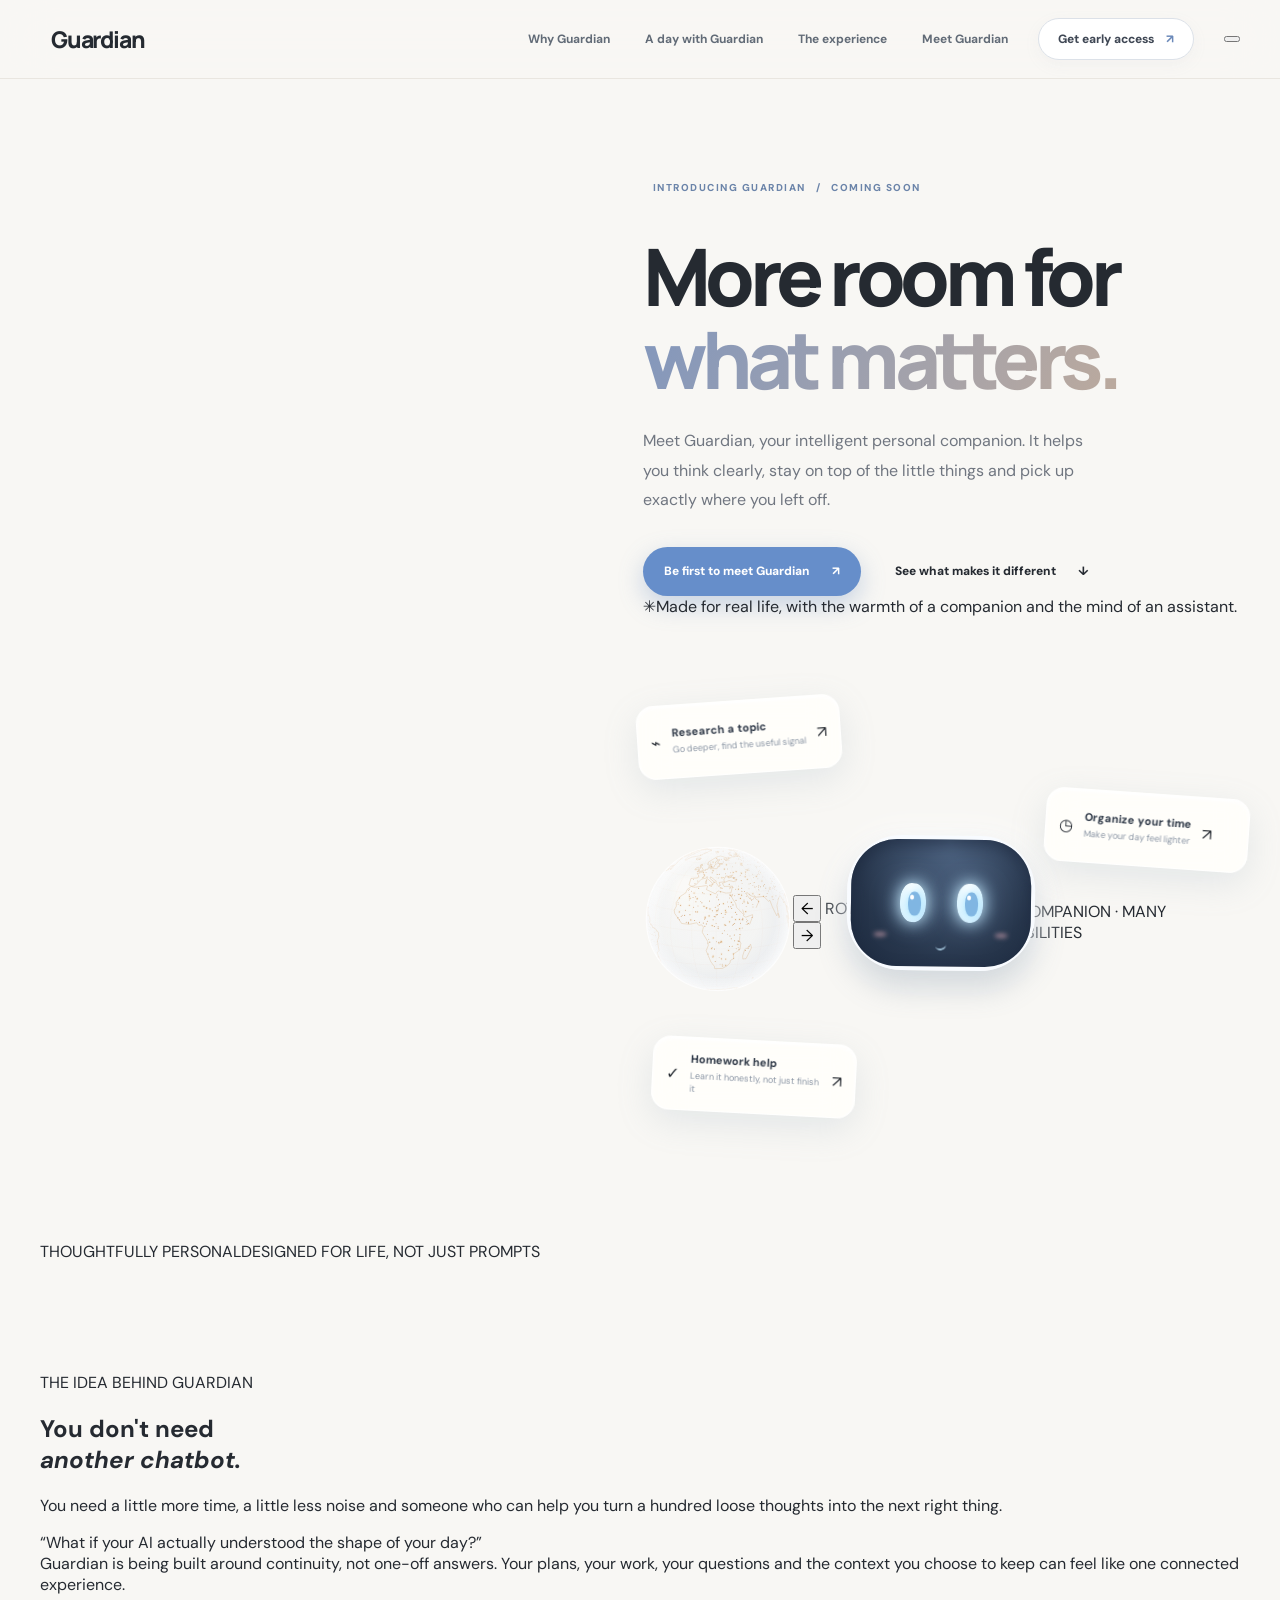
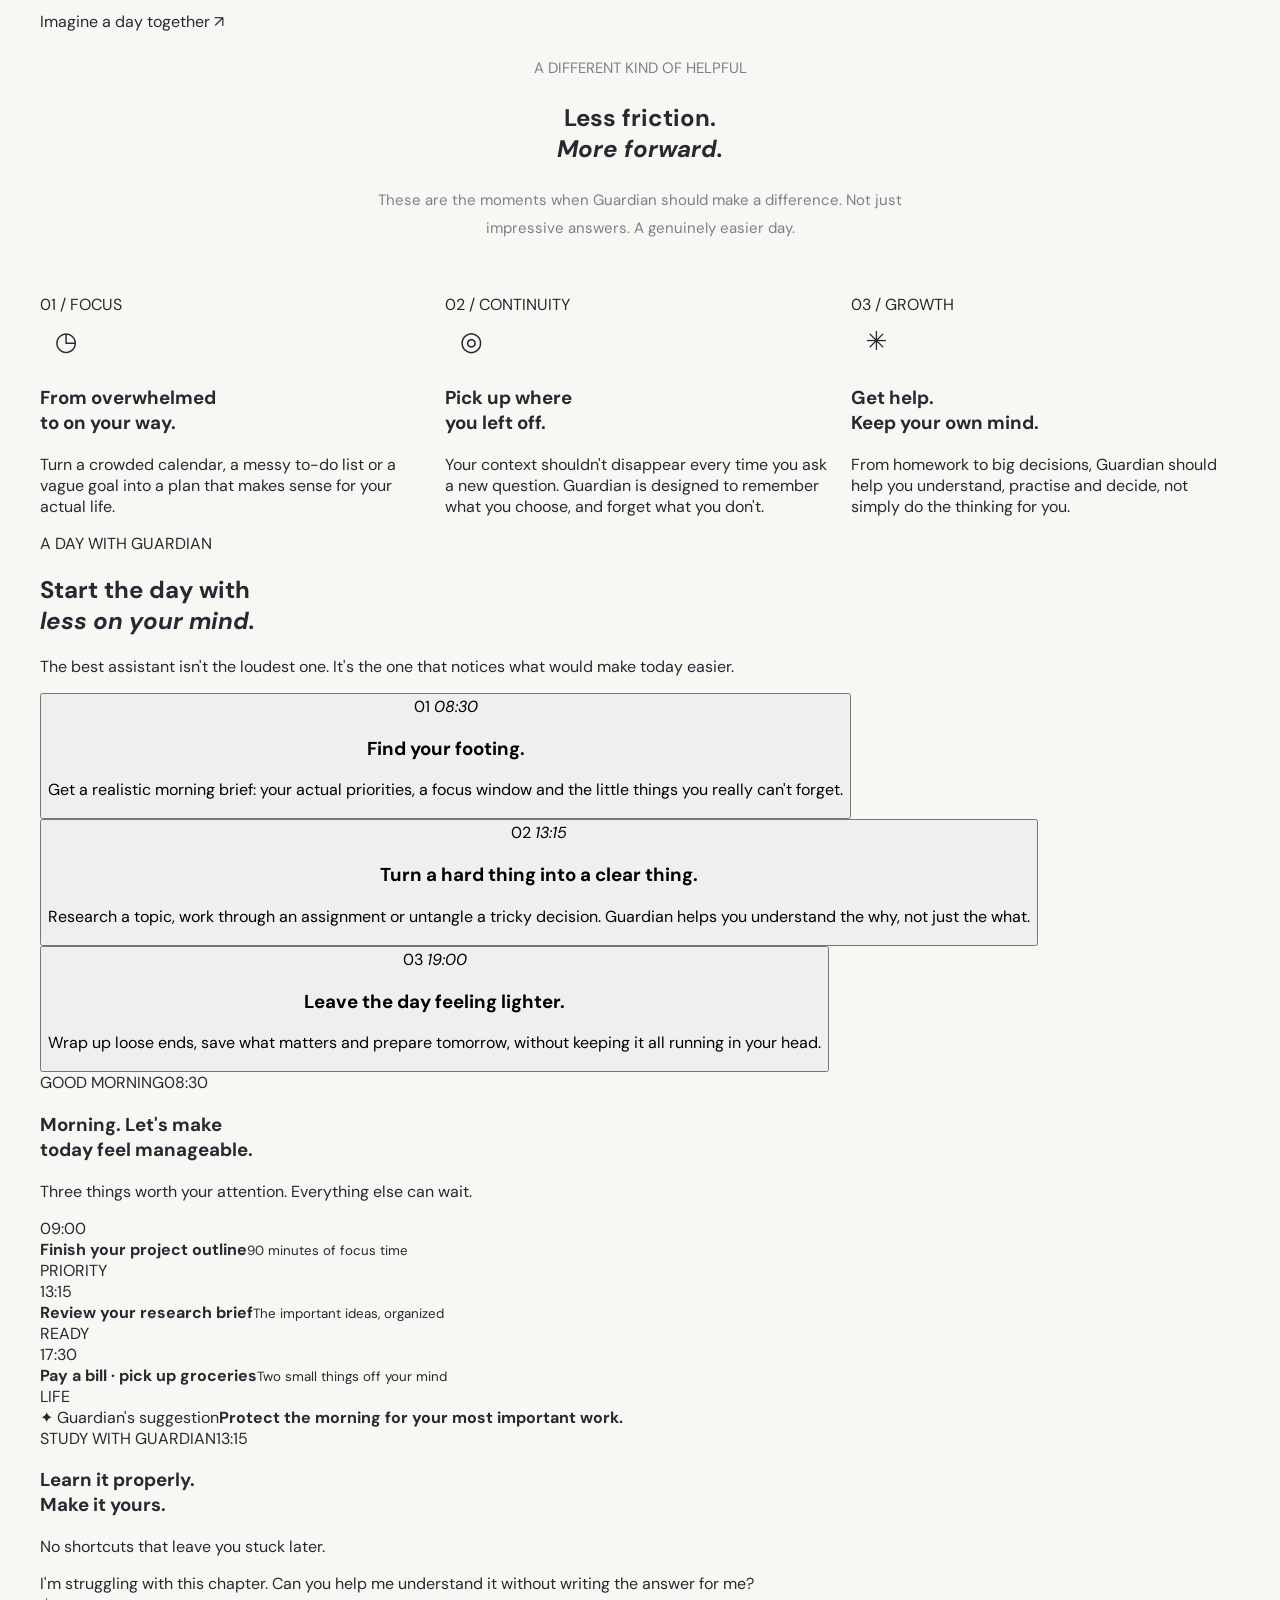
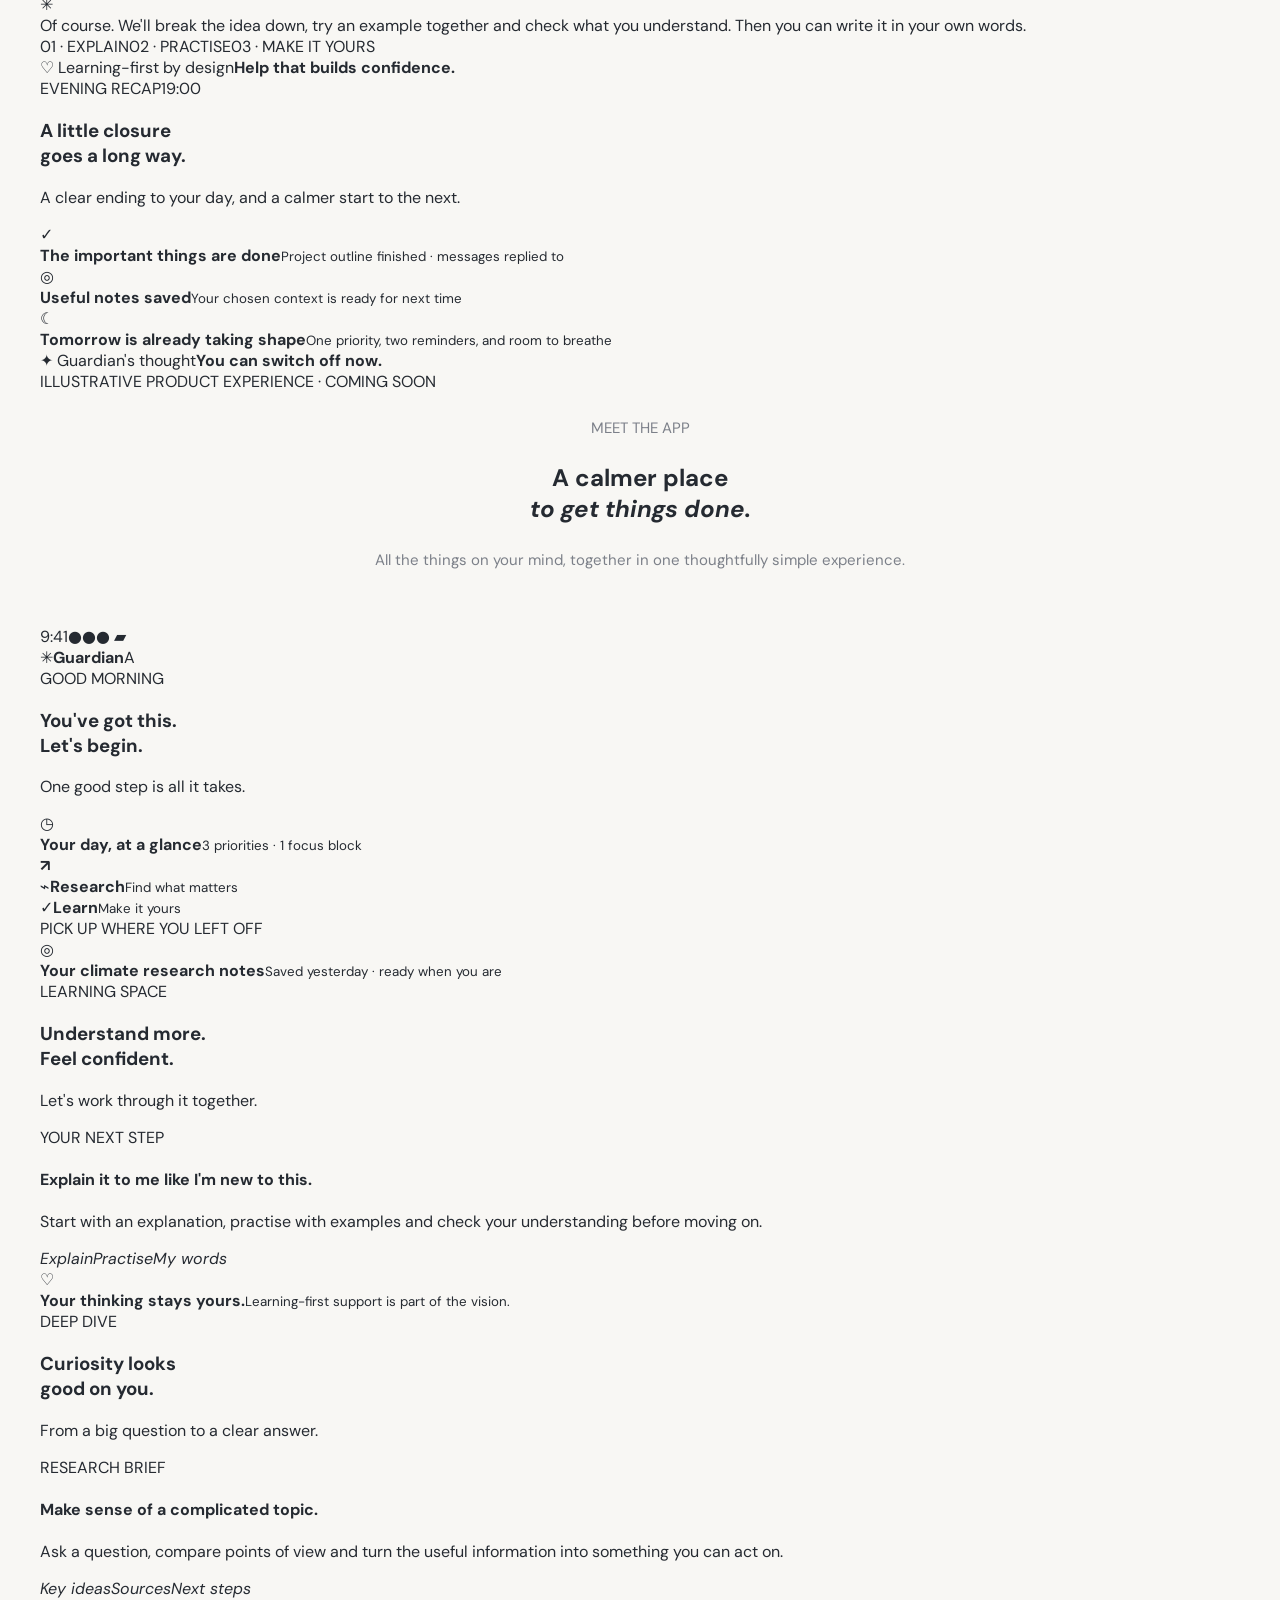
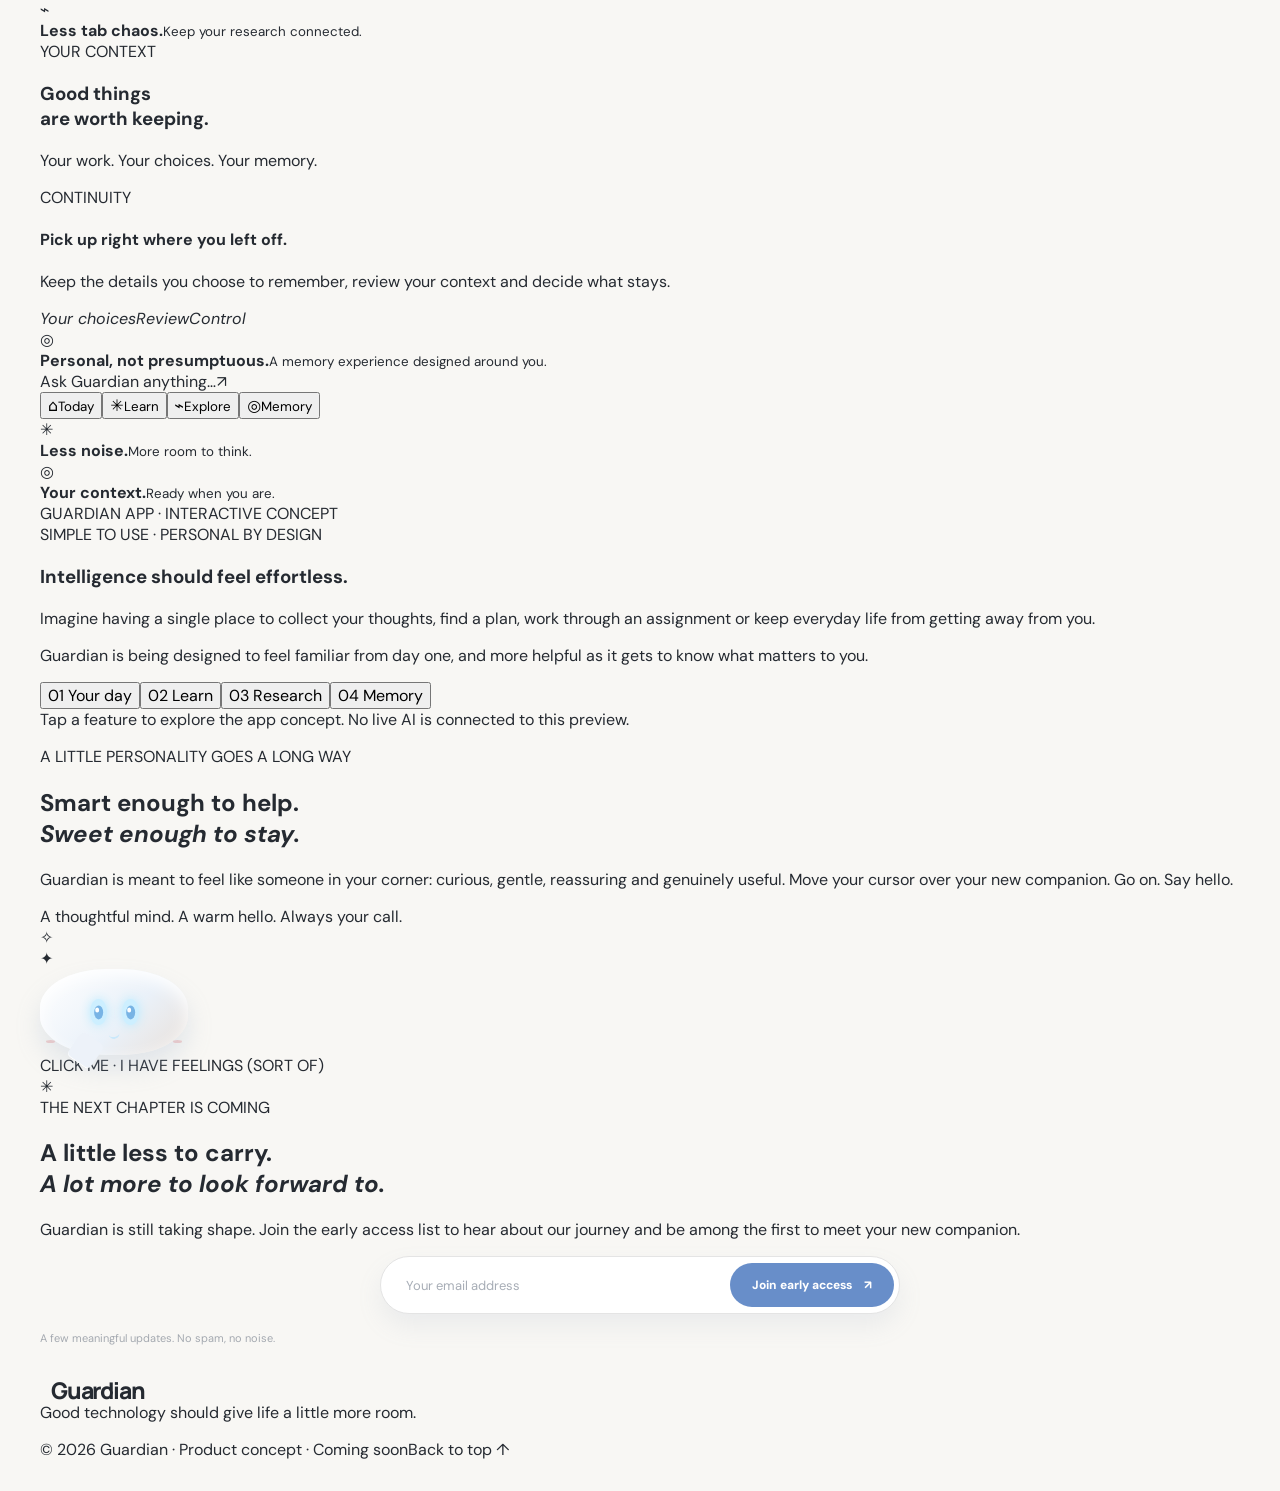
==== commit 557b3e12: "Guardian ultra-premium: index.html" ====
--- a/index.html
+++ b/index.html
@@ -3,89 +3,154 @@
 <head>
   <meta charset="UTF-8">
   <meta name="viewport" content="width=device-width, initial-scale=1">
-  <meta name="theme-color" content="#f8f7f4">
-  <meta name="description" content="Meet Guardian, an intelligent personal companion designed to help you learn, plan, research, and get more out of your day. Coming soon.">
+  <meta name="theme-color" content="#f7f6f2">
+  <meta name="description" content="Guardian is a more personal kind of AI companion. Less mental clutter. Clearer thinking. More room for real life. Coming soon.">
   <meta property="og:type" content="website">
-  <meta property="og:title" content="Guardian — Life, a little lighter.">
-  <meta property="og:description" content="A personal AI companion for the little things, the big ideas, and everything in between. Coming soon.">
+  <meta property="og:title" content="Guardian — More room for what matters.">
+  <meta property="og:description" content="One intelligent companion for the little tasks, the big questions and everything in between. Coming soon.">
   <meta property="og:image" content="assets/social-card.svg">
-  <title>Guardian — Your intelligent personal companion. Coming soon.</title>
-  <link rel="icon" href="assets/favicon.svg" type="image/svg+xml">
+  <title>Guardian — More room for what matters. Coming soon.</title>
+  <link rel="icon" type="image/svg+xml" href="assets/favicon.svg">
   <link rel="preconnect" href="https://fonts.googleapis.com">
   <link rel="preconnect" href="https://fonts.gstatic.com" crossorigin>
-  <link href="https://fonts.googleapis.com/css2?family=DM+Sans:wght@400;450;500;550;600;650;700&family=Manrope:wght@400;500;600;650;700;750;800&display=swap" rel="stylesheet">
+  <link href="https://fonts.googleapis.com/css2?family=DM+Sans:wght@400;500;600;700&family=Manrope:wght@400;500;600;700;800&display=swap" rel="stylesheet">
   <link rel="stylesheet" href="assets/styles.css">
 </head>
 <body>
   <header class="site-header" id="top">
     <nav class="nav-shell container" aria-label="Main navigation">
-      <a class="brand" href="#top" aria-label="Guardian homepage"><span class="brand-robot" aria-hidden="true"><span class="mini-eye"></span><span class="mini-eye"></span></span><span>Guardian</span></a>
-      <button class="mobile-menu-toggle" id="menu-toggle" type="button" aria-label="Open menu" aria-controls="nav-links" aria-expanded="false"><span></span><span></span><span></span></button>
-      <div class="nav-links" id="nav-links"><a href="#why-guardian">Why Guardian</a><a href="#story">How it works</a><a href="#app-preview">The app</a><a href="#experience">Meet Guardian</a></div>
-      <a class="nav-cta" href="#waitlist">Get early access <span aria-hidden="true">↗</span></a>
+      <a href="#top" class="brand" aria-label="Guardian homepage"><span class="brand-face" aria-hidden="true"><i class="mini-eye"></i><i class="mini-eye"></i></span><span>Guardian</span></a>
+      <div class="nav-links" id="nav-links"><a href="#difference">Why Guardian</a><a href="#day">A day with Guardian</a><a href="#app">The experience</a><a href="#meet">Meet Guardian</a></div>
+      <a class="nav-cta" href="#early-access">Get early access <span aria-hidden="true">↗</span></a>
+      <button class="menu-toggle" id="menu-toggle" type="button" aria-label="Open navigation" aria-expanded="false" aria-controls="nav-links"><span></span><span></span></button>
     </nav>
   </header>
 
   <main>
-    <section class="hero container" aria-labelledby="hero-title">
-      <div class="hero-copy">
-        <div class="eyebrow"><span class="eyebrow-dot"></span> YOUR NEW FAVORITE HELPER IS COMING</div>
-        <h1 id="hero-title">Life, a little<br><em>lighter.</em></h1>
-        <p class="hero-lead">Meet Guardian. A thoughtful personal AI companion that helps you learn, plan, create, and make sense of your day.</p>
-        <div class="hero-actions"><a class="button button-primary" href="#waitlist">Meet Guardian first <span aria-hidden="true">↗</span></a><a class="button button-secondary" href="#story">See the vision <span aria-hidden="true">↓</span></a></div>
-        <p class="hero-footnote"><span class="mini-spark">✳</span> Built for curious minds and beautifully busy lives.</p>
+    <section class="hero" aria-labelledby="hero-title">
+      <div class="hero-haze" aria-hidden="true"></div>
+      <div class="container hero-grid">
+        <div class="hero-copy">
+          <p class="eyebrow"><span class="live-dot"></span> INTRODUCING GUARDIAN <span class="eyebrow-split">/</span> COMING SOON</p>
+          <h1 id="hero-title">More room for<br><em>what matters.</em></h1>
+          <p class="hero-lead">Meet Guardian, your intelligent personal companion. It helps you think clearly, stay on top of the little things and pick up exactly where you left off.</p>
+          <div class="hero-actions"><a href="#early-access" class="button button-primary">Be first to meet Guardian <span aria-hidden="true">↗</span></a><a href="#difference" class="button button-quiet">See what makes it different <span aria-hidden="true">↓</span></a></div>
+          <div class="hero-trust"><span class="hero-trust-symbol">✳</span><span>Made for real life, with the warmth of a companion and the mind of an assistant.</span></div>
+        </div>
+        <div class="hero-visual" id="globe-interaction" tabindex="0" role="group" aria-label="Interactive Guardian globe. Drag the globe or use the arrow controls to explore planned capabilities.">
+          <div class="orb-aura" aria-hidden="true"></div>
+          <div class="orbit-track orbit-one" aria-hidden="true"></div><div class="orbit-track orbit-two" aria-hidden="true"></div>
+          <div class="orb-shell" id="orb-glass"><canvas id="globe-canvas" aria-hidden="true"></canvas><div class="orb-sheen"></div></div>
+          <div class="guardian-head guardian-face" id="guardian-head" data-guardian-face data-gaze="7" data-personality="hero" aria-hidden="true">
+            <div class="head-inner"><div class="eyes"><span class="eye"><i class="pupil"></i></span><span class="eye"><i class="pupil"></i></span></div><span class="robot-cheek cheek-left"></span><span class="robot-cheek cheek-right"></span><span class="guardian-mouth"></span></div>
+          </div>
+          <span class="hero-face-thought" id="hero-face-thought" aria-hidden="true">Oh, hello! ♡</span>
+          <div class="orbit-card orbit-card-a" id="orbit-card-a"><span class="orbit-card-icon" id="card-a-icon">⌁</span><span><strong id="card-a-title">Research a topic</strong><small id="card-a-caption">Find the signal faster</small></span><span class="orbit-card-arrow">↗</span></div>
+          <div class="orbit-card orbit-card-b" id="orbit-card-b"><span class="orbit-card-icon" id="card-b-icon">◷</span><span><strong id="card-b-title">Organize your time</strong><small id="card-b-caption">Find space to breathe</small></span><span class="orbit-card-arrow">↗</span></div>
+          <div class="orbit-card orbit-card-c" id="orbit-card-c"><span class="orbit-card-icon" id="card-c-icon">✳</span><span><strong id="card-c-title">Learn something new</strong><small id="card-c-caption">Understand it your way</small></span><span class="orbit-card-arrow">↗</span></div>
+          <div class="globe-controls"><button id="globe-prev" type="button" aria-label="Previous capability">←</button><span><i></i> ROTATE TO EXPLORE</span><button id="globe-next" type="button" aria-label="Next capability">→</button></div>
+          <span class="hero-visual-caption">ONE COMPANION · MANY POSSIBILITIES</span>
+        </div>
       </div>
-      <div class="hero-visual" id="globe-interaction" tabindex="0" role="group" aria-label="Interactive Guardian globe. Drag to explore capabilities or use the arrow controls.">
-        <div class="orb-ambient" aria-hidden="true"></div>
-        <div class="orbit-orbit orbit-outer" aria-hidden="true"></div><div class="orbit-orbit orbit-inner" aria-hidden="true"></div>
-        <div class="orb-glass" id="orb-glass"><canvas id="globe-canvas" aria-hidden="true"></canvas><div class="orb-gloss" aria-hidden="true"></div></div>
-        <div class="guardian-head guardian-face" id="guardian-head" data-guardian-face data-gaze="8.2" data-personality="hero" aria-hidden="true"><div class="head-inner"><div class="eyes"><span class="eye"><span class="pupil"></span></span><span class="eye"><span class="pupil"></span></span></div><span class="robot-cheek cheek-left"></span><span class="robot-cheek cheek-right"></span><span class="guardian-mouth"></span></div></div>
-        <span class="hero-face-thought" id="hero-face-thought" aria-hidden="true">hello there ✦</span>
-        <div class="orbit-card orbit-card-a" id="orbit-card-a"><span class="orbit-card-symbol" id="card-a-icon">⌁</span><span class="orbit-card-copy"><strong id="card-a-title">Research a topic</strong><small id="card-a-caption">Get to the good part, faster</small></span><span class="orbit-arrow" aria-hidden="true">↗</span></div>
-        <div class="orbit-card orbit-card-b" id="orbit-card-b"><span class="orbit-card-symbol" id="card-b-icon">◷</span><span class="orbit-card-copy"><strong id="card-b-title">Organize your time</strong><small id="card-b-caption">A calmer way to plan</small></span><span class="orbit-arrow" aria-hidden="true">↗</span></div>
-        <div class="orbit-card orbit-card-c" id="orbit-card-c"><span class="orbit-card-symbol" id="card-c-icon">✓</span><span class="orbit-card-copy"><strong id="card-c-title">Learn something new</strong><small id="card-c-caption">Get help that builds confidence</small></span><span class="orbit-arrow" aria-hidden="true">↗</span></div>
-        <div class="globe-controller"><button class="circle-button" id="globe-prev" type="button" aria-label="Previous capability">←</button><span class="globe-controller-label"><span class="controller-dot"></span> DRAG TO EXPLORE</span><button class="circle-button" id="globe-next" type="button" aria-label="Next capability">→</button></div>
+      <div class="hero-bottom-line container"><span>THOUGHTFULLY PERSONAL</span><span>DESIGNED FOR LIFE, NOT JUST PROMPTS</span></div>
+    </section>
+
+    <section class="contrast-section" aria-labelledby="contrast-title" id="difference">
+      <div class="container contrast-grid">
+        <div class="contrast-left reveal-on-scroll"><p class="section-label light-label">THE IDEA BEHIND GUARDIAN</p><h2 id="contrast-title">You don't need<br><em>another chatbot.</em></h2><p>You need a little more time, a little less noise and someone who can help you turn a hundred loose thoughts into the next right thing.</p></div>
+        <div class="contrast-right reveal-on-scroll"><div class="contrast-quote">“What if your AI actually understood the shape of your day?”</div><p>Guardian is being built around continuity, not one-off answers. Your plans, your work, your questions and the context you choose to keep can feel like one connected experience.</p><a href="#day" class="inline-link light-link">Imagine a day together <span>↗</span></a></div>
       </div>
     </section>
 
-    <div class="confidence-strip" aria-label="Ways Guardian is designed to help"><div class="container confidence-items"><span><i>✦</i> Think clearly</span><span><i>◷</i> Make time</span><span><i>◎</i> Keep context</span><span><i>↗</i> Move forward</span></div></div>
-
-    <section class="section value-section container" id="why-guardian" aria-labelledby="value-title">
-      <div class="section-heading"><p class="section-kicker">A BETTER WAY THROUGH THE DAY</p><h2 id="value-title">Not another app to manage.<br><em>Someone in your corner.</em></h2><p>Guardian is designed around how real life works. Some days you need a second brain. Other days, just a little help getting started.</p></div>
+    <section class="value-section section-pad container" aria-labelledby="value-title">
+      <div class="section-heading center reveal-on-scroll"><p class="section-label">A DIFFERENT KIND OF HELPFUL</p><h2 id="value-title">Less friction.<br><em>More forward.</em></h2><p>These are the moments when Guardian should make a difference. Not just impressive answers. A genuinely easier day.</p></div>
       <div class="value-grid">
-        <article class="value-card"><span class="value-icon value-blue" aria-hidden="true">⌁</span><div><h3>Find clarity</h3><p>Research a question, untangle an idea, or turn a long explanation into something that finally clicks.</p></div><span class="value-index">01</span></article>
-        <article class="value-card"><span class="value-icon value-peach" aria-hidden="true">◷</span><div><h3>Make room for life</h3><p>Organize what matters, plan realistic days, and make space for the things you'd rather be doing.</p></div><span class="value-index">02</span></article>
-        <article class="value-card"><span class="value-icon value-lilac" aria-hidden="true">✳</span><div><h3>Learn your way</h3><p>Get thoughtful support with homework, revision, and tricky topics, with learning-first guidance built in.</p></div><span class="value-index">03</span></article>
+        <article class="value-item reveal-on-scroll"><span class="value-count">01 / FOCUS</span><span class="value-icon">◷</span><h3>From overwhelmed<br>to on your way.</h3><p>Turn a crowded calendar, a messy to-do list or a vague goal into a plan that makes sense for your actual life.</p></article>
+        <article class="value-item reveal-on-scroll"><span class="value-count">02 / CONTINUITY</span><span class="value-icon">◎</span><h3>Pick up where<br>you left off.</h3><p>Your context shouldn't disappear every time you ask a new question. Guardian is designed to remember what you choose, and forget what you don't.</p></article>
+        <article class="value-item reveal-on-scroll"><span class="value-count">03 / GROWTH</span><span class="value-icon">✳</span><h3>Get help.<br>Keep your own mind.</h3><p>From homework to big decisions, Guardian should help you understand, practise and decide, not simply do the thinking for you.</p></article>
       </div>
     </section>
 
-    <section class="section story-section" id="story" aria-labelledby="story-title">
-      <div class="container story-heading"><p class="section-kicker">A DAY WITH GUARDIAN</p><h2 id="story-title">From "where do I start?"<br>to <em>"I've got this."</em></h2><p>Imagine a companion that knows when to help you focus, when to help you think, and when to make the small things easier.</p></div>
-      <div class="container story-layout"><div class="story-copy">
-        <article class="story-step is-active" data-story-step="0"><span class="story-step-number">01 / MORNING</span><h3>Start with a plan that makes sense.</h3><p>Your priorities, your commitments, and a little breathing room. Nothing too complicated.</p></article>
-        <article class="story-step" data-story-step="1"><span class="story-step-number">02 / MIDDAY</span><h3>Get unstuck, then get going.</h3><p>A research rabbit hole, a difficult assignment, an email you keep postponing. Guardian helps you find the next step.</p></article>
-        <article class="story-step" data-story-step="2"><span class="story-step-number">03 / EVENING</span><h3>Feel good about what got done.</h3><p>Close a few loops, keep the useful context, and head into tomorrow feeling a little lighter.</p></article>
-      </div><div class="story-visual-sticky"><div class="story-visual-shell"><div class="story-orb-motif" aria-hidden="true">✳</div>
-        <div class="story-screen-panel is-active" data-story-panel="0"><span class="story-visual-eyebrow">GOOD MORNING ☀</span><h3>Let's make today feel manageable.</h3><div class="story-visual-list"><span><b>01</b> Finish your assignment <i>Focus</i></span><span><b>02</b> Research your idea <i>Explore</i></span><span><b>03</b> Leave space for you <i>Balance</i></span></div><div class="story-visual-footer"><span>One step at a time</span><span>✳</span></div></div>
-        <div class="story-screen-panel" data-story-panel="1"><span class="story-visual-eyebrow">LET'S FIGURE IT OUT ✦</span><h3>Big question? Small steps.</h3><div class="story-question">"Can you help me understand this chapter without writing my homework for me?"</div><div class="story-answer">Of course. We'll break it down, try an example, and make sure you can explain it in your own words.</div><div class="story-visual-footer"><span>Learning comes first</span><span>♡</span></div></div>
-        <div class="story-screen-panel" data-story-panel="2"><span class="story-visual-eyebrow">NICE WORK TODAY ✧</span><h3>That's a wrap.</h3><div class="story-done"><span>✓</span><div><strong>Three important things, done.</strong><small>Your thoughts and tomorrow's plan are ready when you are.</small></div></div><div class="story-done muted"><span>☾</span><div><strong>Time to switch off.</strong><small>You've earned a quieter evening.</small></div></div><div class="story-visual-footer"><span>See you tomorrow</span><span>✳</span></div></div>
-      </div><div class="story-pagination" aria-hidden="true"><span class="is-active"></span><span></span><span></span></div></div></div>
-    </section>
-
-    <section class="section product-section container" id="app-preview" aria-labelledby="app-title">
-      <div class="section-heading product-heading"><p class="section-kicker">MEET YOUR SPACE</p><h2 id="app-title">Simple on the outside.<br><em>Thoughtful on the inside.</em></h2><p>A first look at the Guardian app concept. Everything you need, and none of the noise you don't.</p></div>
-      <div class="product-stage"><div class="product-halo" aria-hidden="true"></div>
-        <div class="phone-shell" aria-label="Guardian app concept on an iPhone-style device"><div class="phone-bezel"><span class="phone-island"></span><div class="phone-screen"><div class="phone-status"><span>9:41</span><span class="signal" aria-label="Wi-Fi and battery">▂▄▆ ▰</span></div><div class="phone-brand"><span class="phone-logo">✳</span><b>Guardian</b><span class="phone-profile">AJ</span></div><div class="phone-welcome"><small>MONDAY, OCTOBER 19</small><h3>Hey there.<br>What's on your mind?</h3><p>A little help goes a long way.</p></div><div class="phone-quick"><div class="phone-quick-card"><span>⌁</span><strong>Research a topic</strong><small>Explore with clarity</small></div><div class="phone-quick-card warm"><span>◷</span><strong>Organize your time</strong><small>Make space for life</small></div></div><div class="phone-today"><div><b>Your day, simplified</b><small>2 gentle reminders</small></div><span>↗</span></div><div class="phone-task"><span class="task-check">✓</span><span>Study for tomorrow's quiz</span><span>10:30</span></div><div class="phone-task"><span class="task-check empty"></span><span>Plan the weekend</span><span>16:00</span></div><div class="phone-compose"><span>Ask Guardian anything</span><b>↑</b></div><div class="phone-bottomline"></div></div></div></div>
-        <div class="product-float product-float-left"><span class="float-icon">♡</span><b>Feels personal.</b><small>Like it was made for your day.</small></div><div class="product-float product-float-right"><span class="float-icon">✧</span><b>Keeps it simple.</b><small>Less noise. More you.</small></div><div class="product-stage-label">GUARDIAN APP · CONCEPT PREVIEW</div>
+    <section class="day-section" id="day" aria-labelledby="day-title">
+      <div class="container day-heading reveal-on-scroll"><p class="section-label">A DAY WITH GUARDIAN</p><h2 id="day-title">Start the day with<br><em>less on your mind.</em></h2><p>The best assistant isn't the loudest one. It's the one that notices what would make today easier.</p></div>
+      <div class="container day-grid">
+        <div class="day-steps">
+          <button class="day-step is-active" data-story-step="0" type="button"><span class="day-num">01 <i>08:30</i></span><h3>Find your footing.</h3><p>Get a realistic morning brief: your actual priorities, a focus window and the little things you really can't forget.</p></button>
+          <button class="day-step" data-story-step="1" type="button"><span class="day-num">02 <i>13:15</i></span><h3>Turn a hard thing into a clear thing.</h3><p>Research a topic, work through an assignment or untangle a tricky decision. Guardian helps you understand the why, not just the what.</p></button>
+          <button class="day-step" data-story-step="2" type="button"><span class="day-num">03 <i>19:00</i></span><h3>Leave the day feeling lighter.</h3><p>Wrap up loose ends, save what matters and prepare tomorrow, without keeping it all running in your head.</p></button>
+        </div>
+        <div class="day-showcase">
+          <div class="day-showcase-sticky">
+            <div class="story-panel is-active" data-story-panel="0">
+              <div class="story-panel-head"><span><i class="status-tiny"></i> GOOD MORNING</span><span>08:30</span></div>
+              <h3>Morning. Let's make<br>today feel manageable.</h3>
+              <p class="story-panel-sub">Three things worth your attention. Everything else can wait.</p>
+              <div class="morning-list"><div class="morning-item"><span class="morning-time">09:00</span><div><strong>Finish your project outline</strong><small>90 minutes of focus time</small></div><span class="morning-tag">PRIORITY</span></div><div class="morning-item"><span class="morning-time">13:15</span><div><strong>Review your research brief</strong><small>The important ideas, organized</small></div><span class="morning-tag pale">READY</span></div><div class="morning-item"><span class="morning-time">17:30</span><div><strong>Pay a bill · pick up groceries</strong><small>Two small things off your mind</small></div><span class="morning-tag pale">LIFE</span></div></div>
+              <div class="story-panel-foot"><span>✦ Guardian's suggestion</span><b>Protect the morning for your most important work.</b></div>
+            </div>
+            <div class="story-panel" data-story-panel="1">
+              <div class="story-panel-head"><span><i class="status-tiny"></i> STUDY WITH GUARDIAN</span><span>13:15</span></div>
+              <h3>Learn it properly.<br>Make it yours.</h3>
+              <p class="story-panel-sub">No shortcuts that leave you stuck later.</p>
+              <div class="story-user-msg">I'm struggling with this chapter. Can you help me understand it without writing the answer for me?</div>
+              <div class="story-ai-msg"><span class="story-ai-icon">✳</span><div>Of course. We'll break the idea down, try an example together and check what you understand. Then you can write it in your own words.</div></div>
+              <div class="study-method"><span>01 · EXPLAIN</span><span>02 · PRACTISE</span><span>03 · MAKE IT YOURS</span></div>
+              <div class="story-panel-foot"><span>♡ Learning-first by design</span><b>Help that builds confidence.</b></div>
+            </div>
+            <div class="story-panel" data-story-panel="2">
+              <div class="story-panel-head"><span><i class="status-tiny"></i> EVENING RECAP</span><span>19:00</span></div>
+              <h3>A little closure<br>goes a long way.</h3>
+              <p class="story-panel-sub">A clear ending to your day, and a calmer start to the next.</p>
+              <div class="evening-item"><span>✓</span><div><strong>The important things are done</strong><small>Project outline finished · messages replied to</small></div></div>
+              <div class="evening-item"><span>◎</span><div><strong>Useful notes saved</strong><small>Your chosen context is ready for next time</small></div></div>
+              <div class="evening-item"><span>☾</span><div><strong>Tomorrow is already taking shape</strong><small>One priority, two reminders, and room to breathe</small></div></div>
+              <div class="story-panel-foot"><span>✦ Guardian's thought</span><b>You can switch off now.</b></div>
+            </div>
+            <div class="story-dots" aria-label="Story progress"><span class="is-active"></span><span></span><span></span></div>
+            <p class="concept-label">ILLUSTRATIVE PRODUCT EXPERIENCE · COMING SOON</p>
+          </div>
+        </div>
       </div>
     </section>
 
-    <section class="section experience-section" id="experience" aria-labelledby="experience-title"><div class="container experience-layout"><div class="experience-copy"><p class="section-kicker">A COMPANION WITH CHARACTER</p><h2 id="experience-title">A little curious.<br><em>A lot on your side.</em></h2><p>Guardian should feel easy to talk to. Thoughtful when you're thinking out loud, practical when there's something to get done, and always happy to help you learn.</p><div class="experience-points"><span><b>✦</b> A clearer way to think</span><span><b>◎</b> Context you can choose to keep</span><span><b>♡</b> You stay in control</span></div><a class="text-link" href="#waitlist">Get to know Guardian <span>↗</span></a></div>
-      <div class="experience-panel" id="chat-demo"><div class="chat-top"><span class="chat-avatar"><span class="chat-avatar-eyes"></span></span><span><strong>Guardian</strong><small>Interactive concept</small></span><span class="chat-top-stars">✧</span></div><div class="companion-preview"><span class="preview-twinkle">✦</span><button class="guardian-cloud" id="guardian-cloud" type="button" aria-label="Say hello to Guardian"><div class="guardian-cloud-face guardian-face" data-guardian-face data-gaze="4.8" data-personality="cloud"><div class="cloud-eyes"><span class="eye"><span class="pupil"></span></span><span class="eye"><span class="pupil"></span></span></div><span class="cloud-blush blush-one"></span><span class="cloud-blush blush-two"></span><span class="guardian-mouth"></span></div></button><span class="cloud-thought" id="cloud-thought" aria-hidden="true">hi, you ✳</span><span class="preview-greeting">tap to say hello <span>♡</span></span></div><div class="chat-dialogue" id="chat-dialogue" aria-live="polite"><div class="chat-bubble chat-user">Can you help me study without doing the work for me?</div><div class="chat-bubble chat-ai"><span class="chat-ai-symbol">✳</span><span>Of course! Let's work through it together. I'll help you understand the ideas, and you'll make them yours.</span></div></div><div class="prompt-row"><button class="prompt-chip is-active" type="button" data-prompt="homework">Learning</button><button class="prompt-chip" type="button" data-prompt="plan">Planning</button><button class="prompt-chip" type="button" data-prompt="research">Research</button></div><p class="demo-caption">Illustrative preview, not a live AI conversation</p></div></div></section>
+    <section class="product-section section-pad container" id="app" aria-labelledby="app-title">
+      <div class="section-heading center reveal-on-scroll"><p class="section-label">MEET THE APP</p><h2 id="app-title">A calmer place<br><em>to get things done.</em></h2><p>All the things on your mind, together in one thoughtfully simple experience.</p></div>
+      <div class="app-demo-grid">
+        <div class="app-demo-stage reveal-on-scroll">
+          <div class="phone-halo"></div><div class="phone-shadow"></div>
+          <div class="device-frame" aria-label="Interactive concept of the Guardian mobile application">
+            <div class="device-screen"><div class="device-island"></div><div class="device-status"><span>9:41</span><span>●●● ▰</span></div>
+              <div class="app-topline"><span class="app-mark">✳</span><strong>Guardian</strong><span class="app-avatar">A</span></div>
+              <div class="app-screen-stack">
+                <div class="app-screen is-active" data-app-screen="today"><p class="app-greeting">GOOD MORNING</p><h3>You've got this.<br>Let's begin.</h3><p class="app-welcome">One good step is all it takes.</p><div class="app-primary-action"><span class="app-action-glyph">◷</span><div><strong>Your day, at a glance</strong><small>3 priorities · 1 focus block</small></div><b>↗</b></div><div class="app-tile-row"><div class="app-tile"><span>⌁</span><strong>Research</strong><small>Find what matters</small></div><div class="app-tile warm"><span>✓</span><strong>Learn</strong><small>Make it yours</small></div></div><div class="app-mini-heading">PICK UP WHERE YOU LEFT OFF</div><div class="app-recent"><span>◎</span><div><strong>Your climate research notes</strong><small>Saved yesterday · ready when you are</small></div></div></div>
+                <div class="app-screen" data-app-screen="learn"><p class="app-greeting">LEARNING SPACE</p><h3>Understand more.<br>Feel confident.</h3><p class="app-welcome">Let's work through it together.</p><div class="app-study-card"><span>YOUR NEXT STEP</span><h4>Explain it to me like I'm new to this.</h4><p>Start with an explanation, practise with examples and check your understanding before moving on.</p><div class="app-study-tags"><i>Explain</i><i>Practise</i><i>My words</i></div></div><div class="app-recent"><span>♡</span><div><strong>Your thinking stays yours.</strong><small>Learning-first support is part of the vision.</small></div></div></div>
+                <div class="app-screen" data-app-screen="explore"><p class="app-greeting">DEEP DIVE</p><h3>Curiosity looks<br>good on you.</h3><p class="app-welcome">From a big question to a clear answer.</p><div class="app-study-card explore"><span>RESEARCH BRIEF</span><h4>Make sense of a complicated topic.</h4><p>Ask a question, compare points of view and turn the useful information into something you can act on.</p><div class="app-study-tags"><i>Key ideas</i><i>Sources</i><i>Next steps</i></div></div><div class="app-recent"><span>⌁</span><div><strong>Less tab chaos.</strong><small>Keep your research connected.</small></div></div></div>
+                <div class="app-screen" data-app-screen="memory"><p class="app-greeting">YOUR CONTEXT</p><h3>Good things<br>are worth keeping.</h3><p class="app-welcome">Your work. Your choices. Your memory.</p><div class="app-study-card memory"><span>CONTINUITY</span><h4>Pick up right where you left off.</h4><p>Keep the details you choose to remember, review your context and decide what stays.</p><div class="app-study-tags"><i>Your choices</i><i>Review</i><i>Control</i></div></div><div class="app-recent"><span>◎</span><div><strong>Personal, not presumptuous.</strong><small>A memory experience designed around you.</small></div></div></div>
+              </div>
+              <div class="app-compose"><span>Ask Guardian anything…</span><i>↗</i></div>
+              <div class="app-bottom-nav"><button type="button" class="is-active" data-app-nav="today">⌂<small>Today</small></button><button type="button" data-app-nav="learn">✳<small>Learn</small></button><button type="button" data-app-nav="explore">⌁<small>Explore</small></button><button type="button" data-app-nav="memory">◎<small>Memory</small></button></div>
+              <div class="home-indicator"></div>
+            </div>
+          </div>
+          <div class="floating-interface floating-interface-a"><span>✳</span><div><strong>Less noise.</strong><small>More room to think.</small></div></div>
+          <div class="floating-interface floating-interface-b"><span>◎</span><div><strong>Your context.</strong><small>Ready when you are.</small></div></div>
+          <span class="app-stage-caption">GUARDIAN APP · INTERACTIVE CONCEPT</span>
+        </div>
+        <div class="app-demo-copy reveal-on-scroll"><span class="section-label">SIMPLE TO USE · PERSONAL BY DESIGN</span><h3>Intelligence should feel effortless.</h3><p>Imagine having a single place to collect your thoughts, find a plan, work through an assignment or keep everyday life from getting away from you.</p><p>Guardian is being designed to feel familiar from day one, and more helpful as it gets to know what matters to you.</p><div class="screen-select" role="tablist" aria-label="Explore Guardian app concept screens"><button type="button" role="tab" aria-selected="true" class="is-active" data-phone-tab="today"><span>01</span> Your day</button><button type="button" role="tab" aria-selected="false" data-phone-tab="learn"><span>02</span> Learn</button><button type="button" role="tab" aria-selected="false" data-phone-tab="explore"><span>03</span> Research</button><button type="button" role="tab" aria-selected="false" data-phone-tab="memory"><span>04</span> Memory</button></div><p class="concept-note">Tap a feature to explore the app concept. No live AI is connected to this preview.</p></div>
+      </div>
+    </section>
 
-    <section class="closing-section container" id="waitlist" aria-labelledby="waitlist-title"><div class="closing-inner"><div class="closing-stars" aria-hidden="true">✳ &nbsp; ✦ &nbsp; ✧</div><span class="closing-eyebrow">COMING SOON</span><h2 id="waitlist-title">Good days ahead.<br><em>Meet Guardian.</em></h2><p>We're building something thoughtfully personal. Be among the first to hear when it's ready.</p><form id="waitlist-form" class="waitlist-form"><label class="sr-only" for="waitlist-email">Email address</label><input id="waitlist-email" name="email" type="email" autocomplete="email" required maxlength="254" placeholder="Your email address"><input class="honeypot" type="text" name="website" autocomplete="off" tabindex="-1" aria-hidden="true"><button type="submit">Join the waitlist <span>↗</span></button></form><p class="form-status" id="form-status" role="status" aria-live="polite">Launch updates only. No clutter.</p></div></section>
+    <section class="meet-section" id="meet" aria-labelledby="meet-title">
+      <div class="container meet-grid">
+        <div class="meet-copy reveal-on-scroll"><p class="section-label">A LITTLE PERSONALITY GOES A LONG WAY</p><h2 id="meet-title">Smart enough to help.<br><em>Sweet enough to stay.</em></h2><p>Guardian is meant to feel like someone in your corner: curious, gentle, reassuring and genuinely useful. Move your cursor over your new companion. Go on. Say hello.</p><div class="meet-signature">A thoughtful mind. A warm hello. Always your call.</div></div>
+        <div class="meet-demo reveal-on-scroll"><div class="meet-demo-glow"></div><div class="meet-spark meet-spark-a">✧</div><div class="meet-spark meet-spark-b">✦</div><button type="button" class="guardian-cloud" id="guardian-cloud" aria-label="Say hello to Guardian"><span class="cloud-face guardian-face" data-guardian-face data-personality="cloud" data-gaze="4.8"><span class="cloud-eyes"><span class="eye"><i class="pupil"></i></span><span class="eye"><i class="pupil"></i></span></span><span class="cloud-blush blush-one"></span><span class="cloud-blush blush-two"></span><span class="guardian-mouth"></span></span></button><span class="cloud-thought" id="cloud-thought" aria-hidden="true">Hi, you ♡</span><span class="meet-demo-caption">CLICK ME · I HAVE FEELINGS (SORT OF)</span></div>
+      </div>
+    </section>
+
+    <section class="waitlist-section container" id="early-access" aria-labelledby="waitlist-title"><div class="waitlist-inner"><div class="waitlist-spark">✳</div><p class="section-label">THE NEXT CHAPTER IS COMING</p><h2 id="waitlist-title">A little less to carry.<br><em>A lot more to look forward to.</em></h2><p>Guardian is still taking shape. Join the early access list to hear about our journey and be among the first to meet your new companion.</p><form id="waitlist-form" class="waitlist-form"><label class="sr-only" for="waitlist-email">Your email address</label><input id="waitlist-email" name="email" type="email" autocomplete="email" placeholder="Your email address" required maxlength="254"><input class="honeypot" type="text" name="website" tabindex="-1" autocomplete="off" aria-hidden="true"><button type="submit">Join early access <span>↗</span></button></form><p class="form-status" id="form-status" role="status" aria-live="polite">A few meaningful updates. No spam, no noise.</p></div></section>
   </main>
-  <footer class="site-footer container"><div class="footer-top"><a class="brand brand-footer" href="#top"><span class="brand-robot" aria-hidden="true"><span class="mini-eye"></span><span class="mini-eye"></span></span><span>Guardian</span></a><p>Good technology should make room for life.</p></div><div class="footer-bottom"><span>© <span id="footer-year">2026</span> Guardian · Concept preview</span><a href="#top">Back to top ↑</a></div></footer>
-  <script src="assets/world-data.js" defer></script><script src="assets/app.js" defer></script>
+  <footer class="site-footer container"><div class="footer-main"><a href="#top" class="brand" aria-label="Guardian homepage"><span class="brand-face" aria-hidden="true"><i class="mini-eye"></i><i class="mini-eye"></i></span><span>Guardian</span></a><p>Good technology should give life a little more room.</p></div><div class="footer-meta"><span>© <span id="footer-year">2026</span> Guardian · Product concept · Coming soon</span><a href="#top">Back to top ↑</a></div></footer>
+  <script src="assets/world-data.js" defer></script>
+  <script src="assets/app.js" defer></script>
 </body>
 </html>
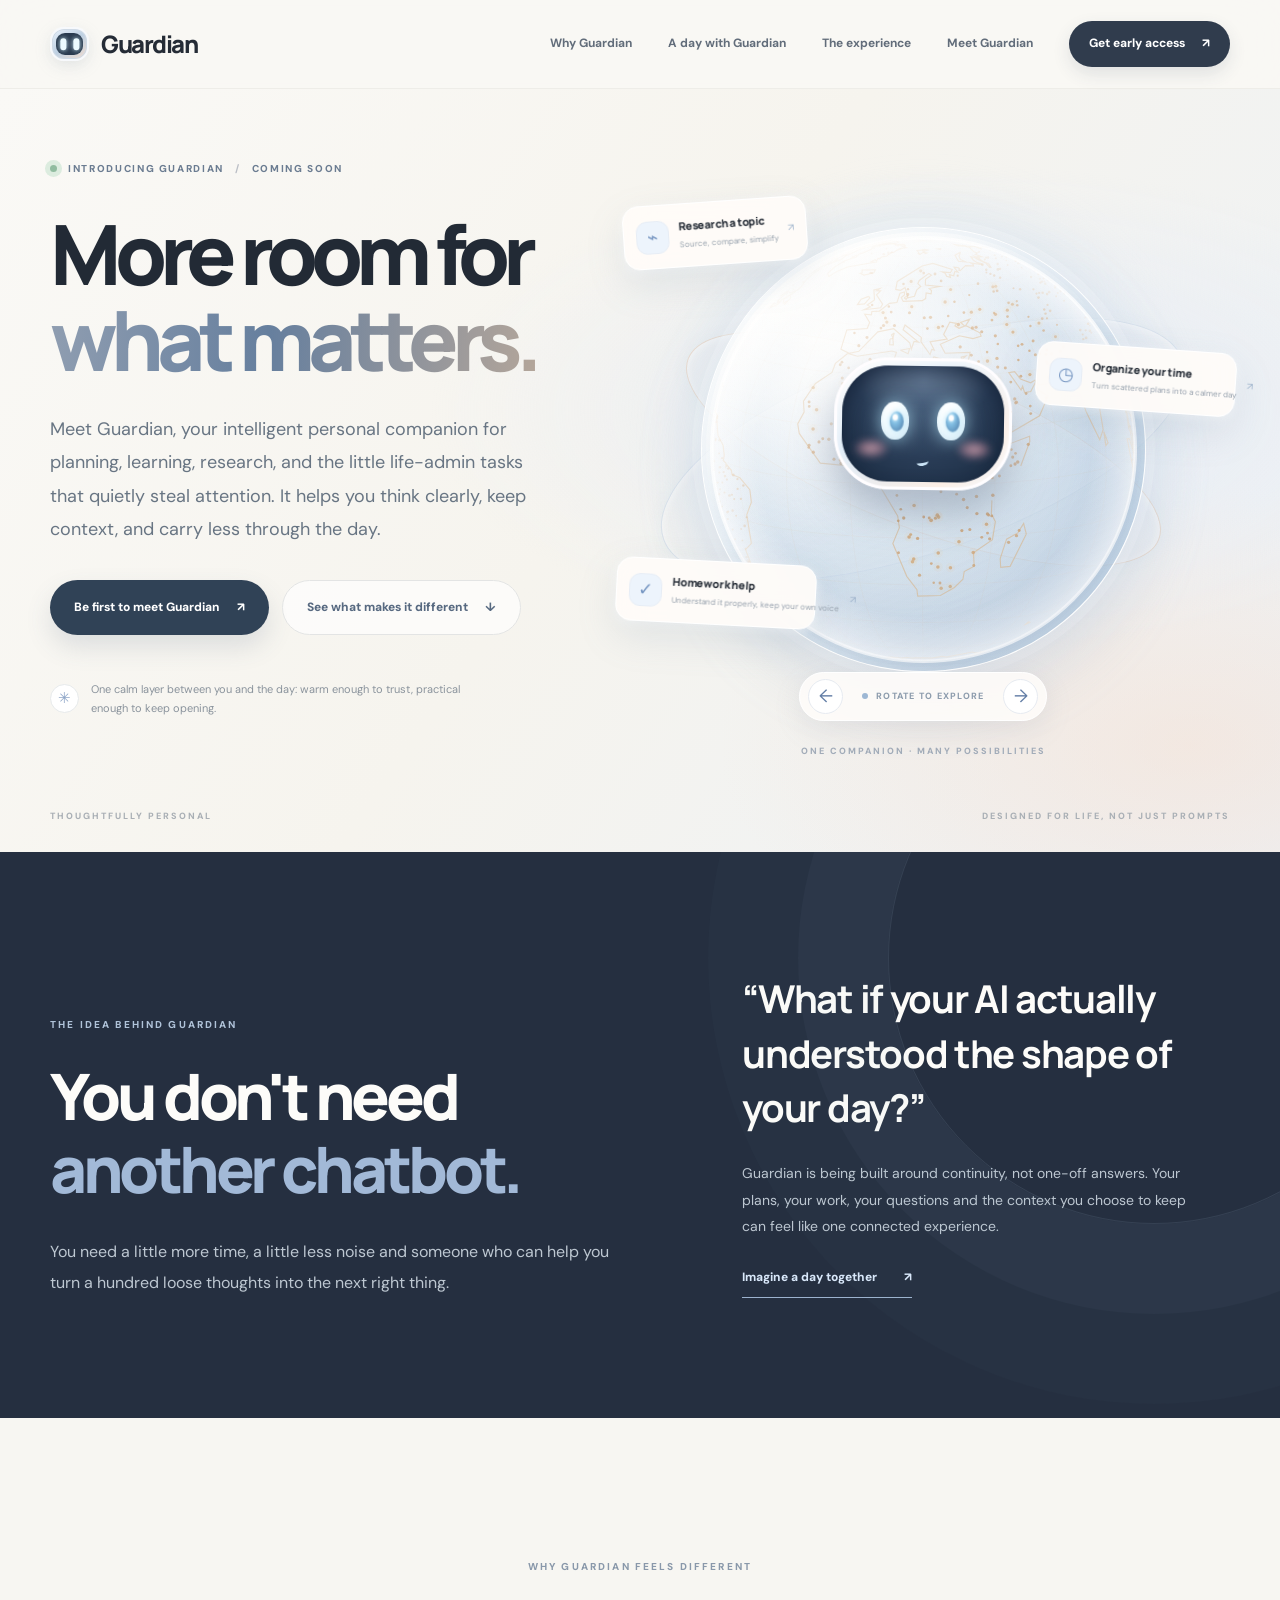
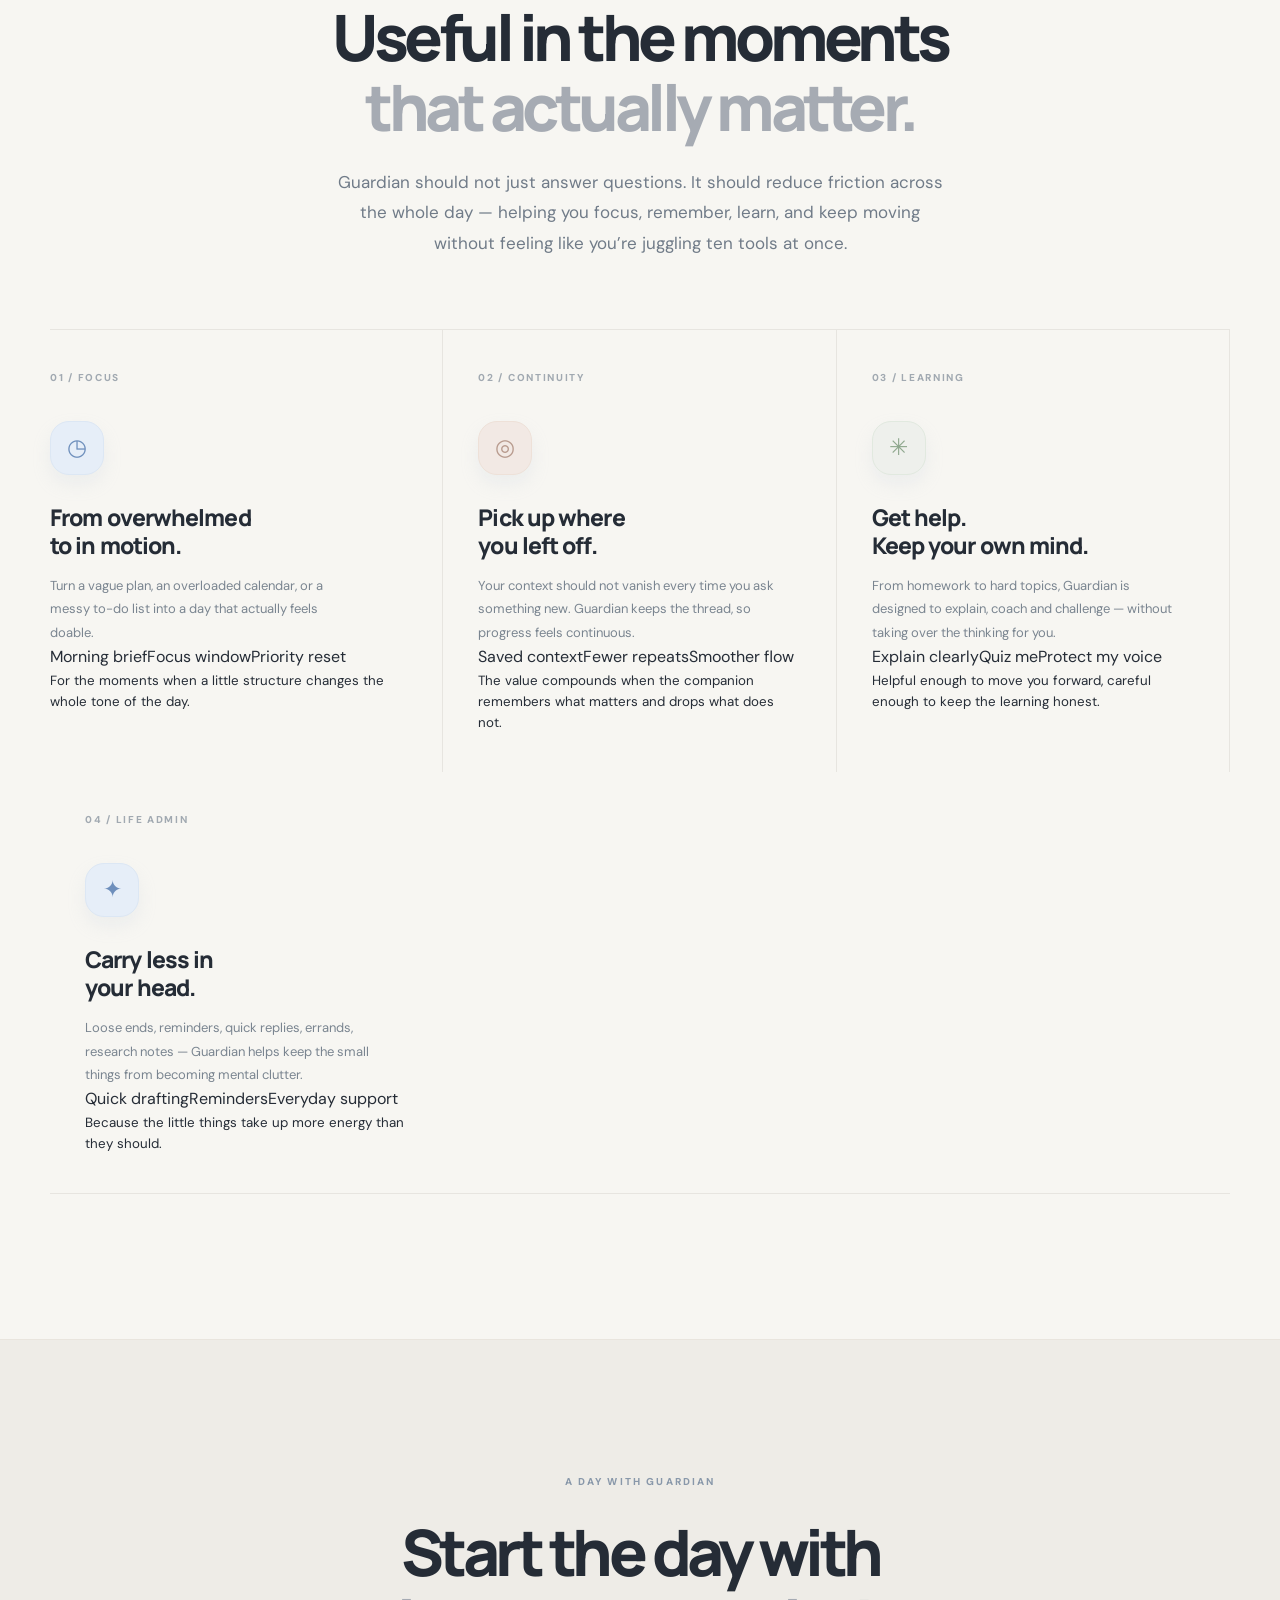
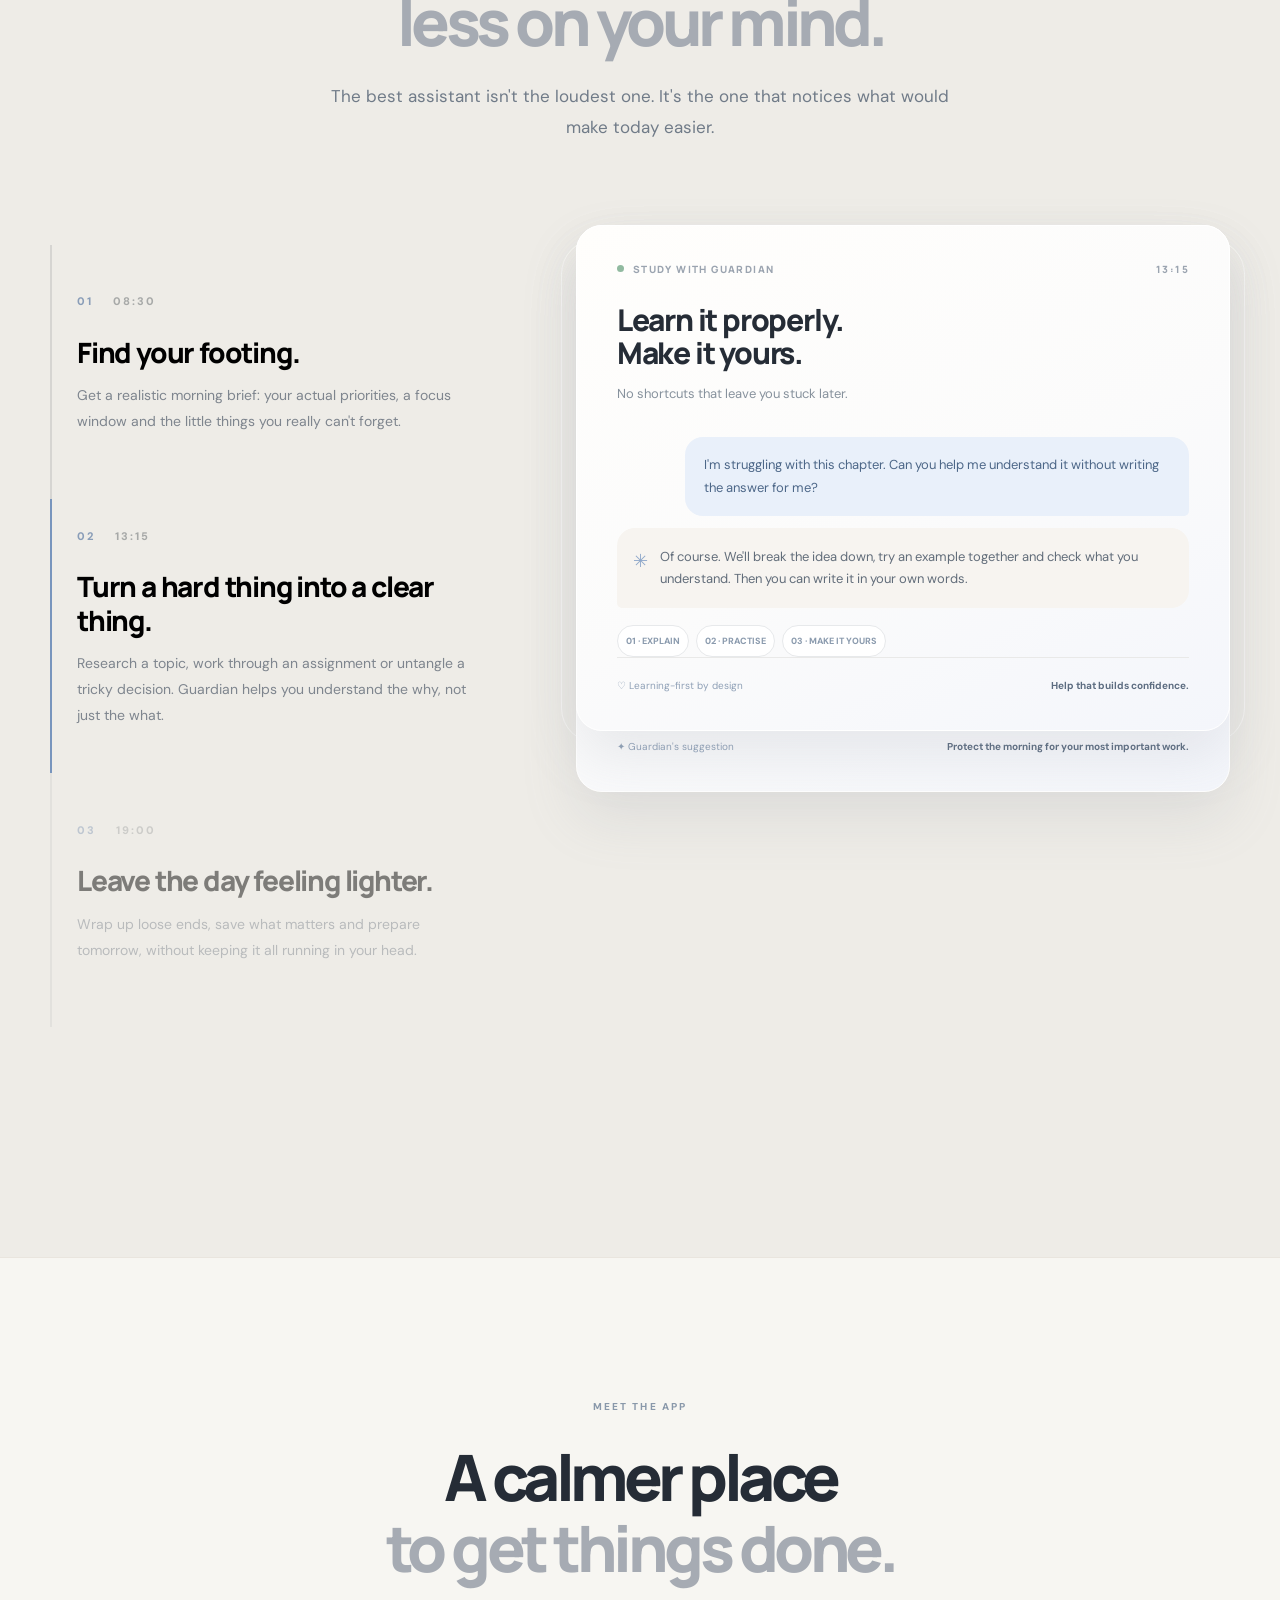
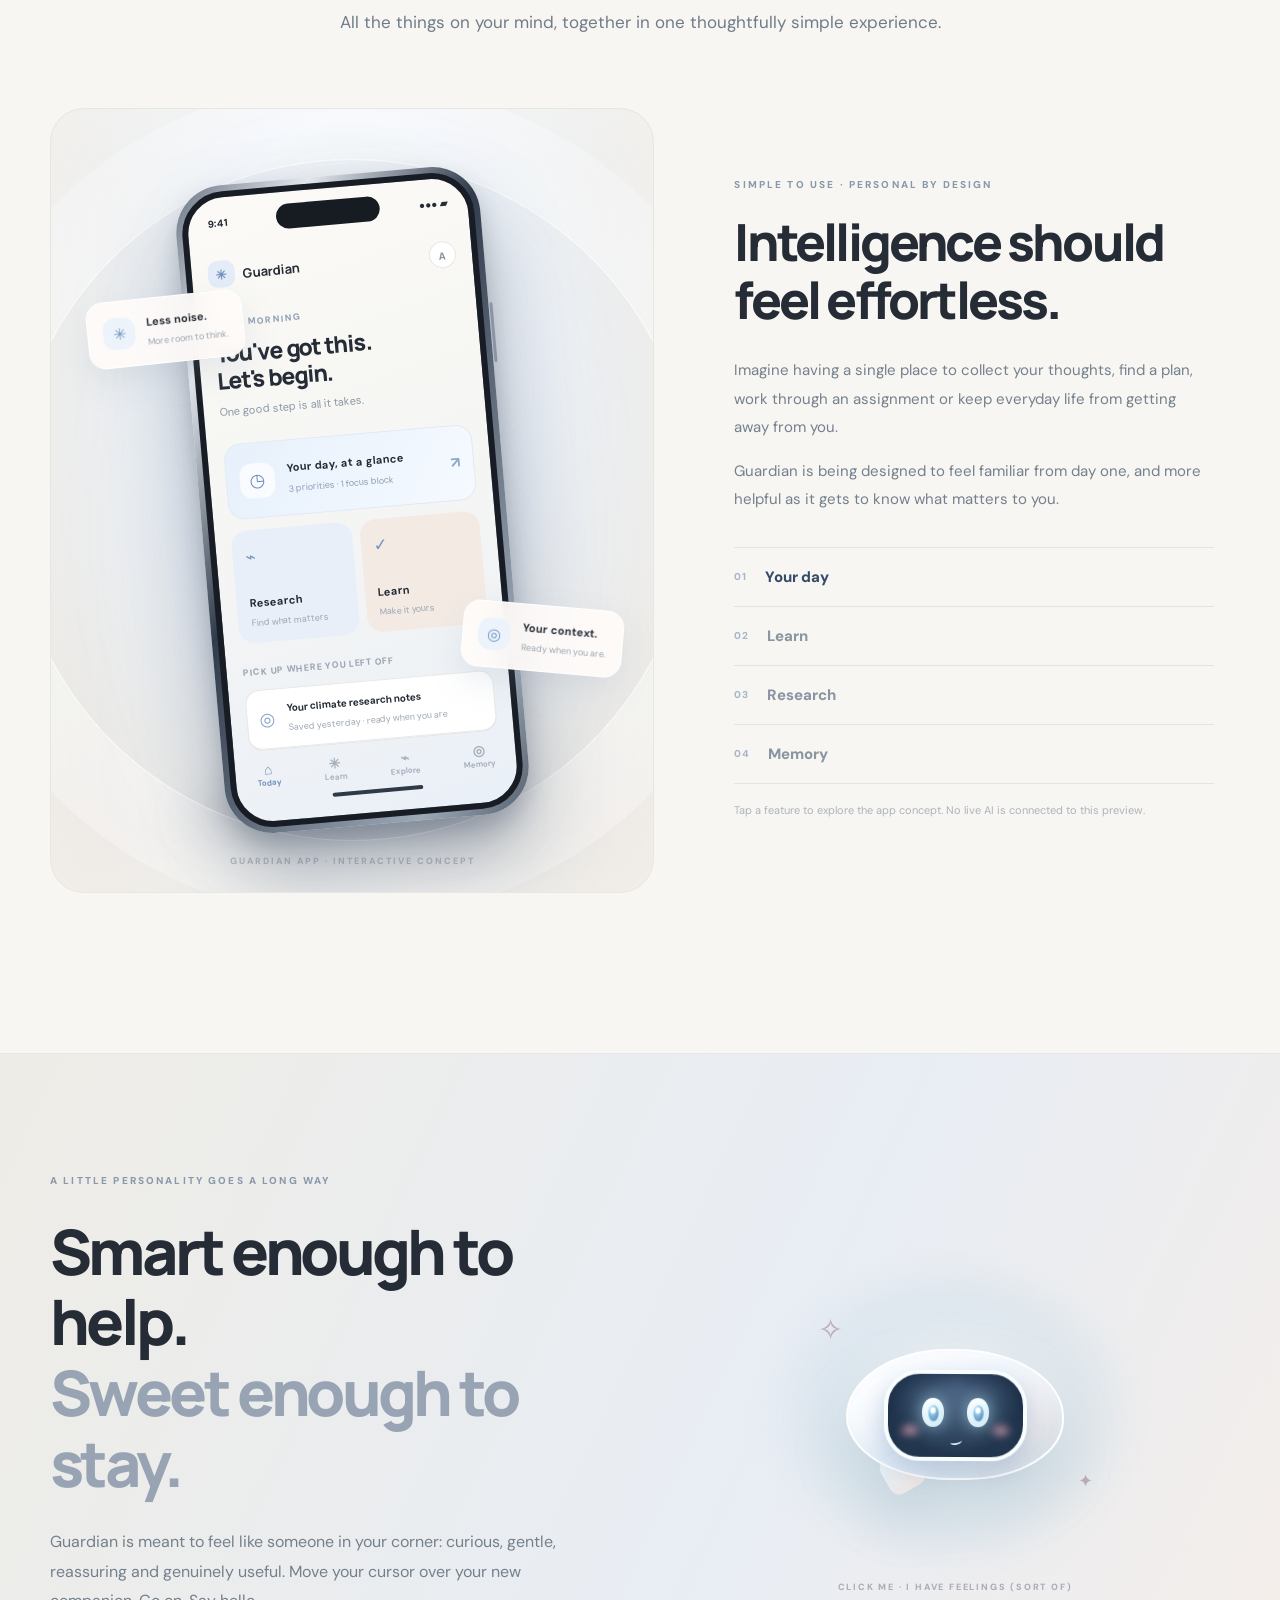
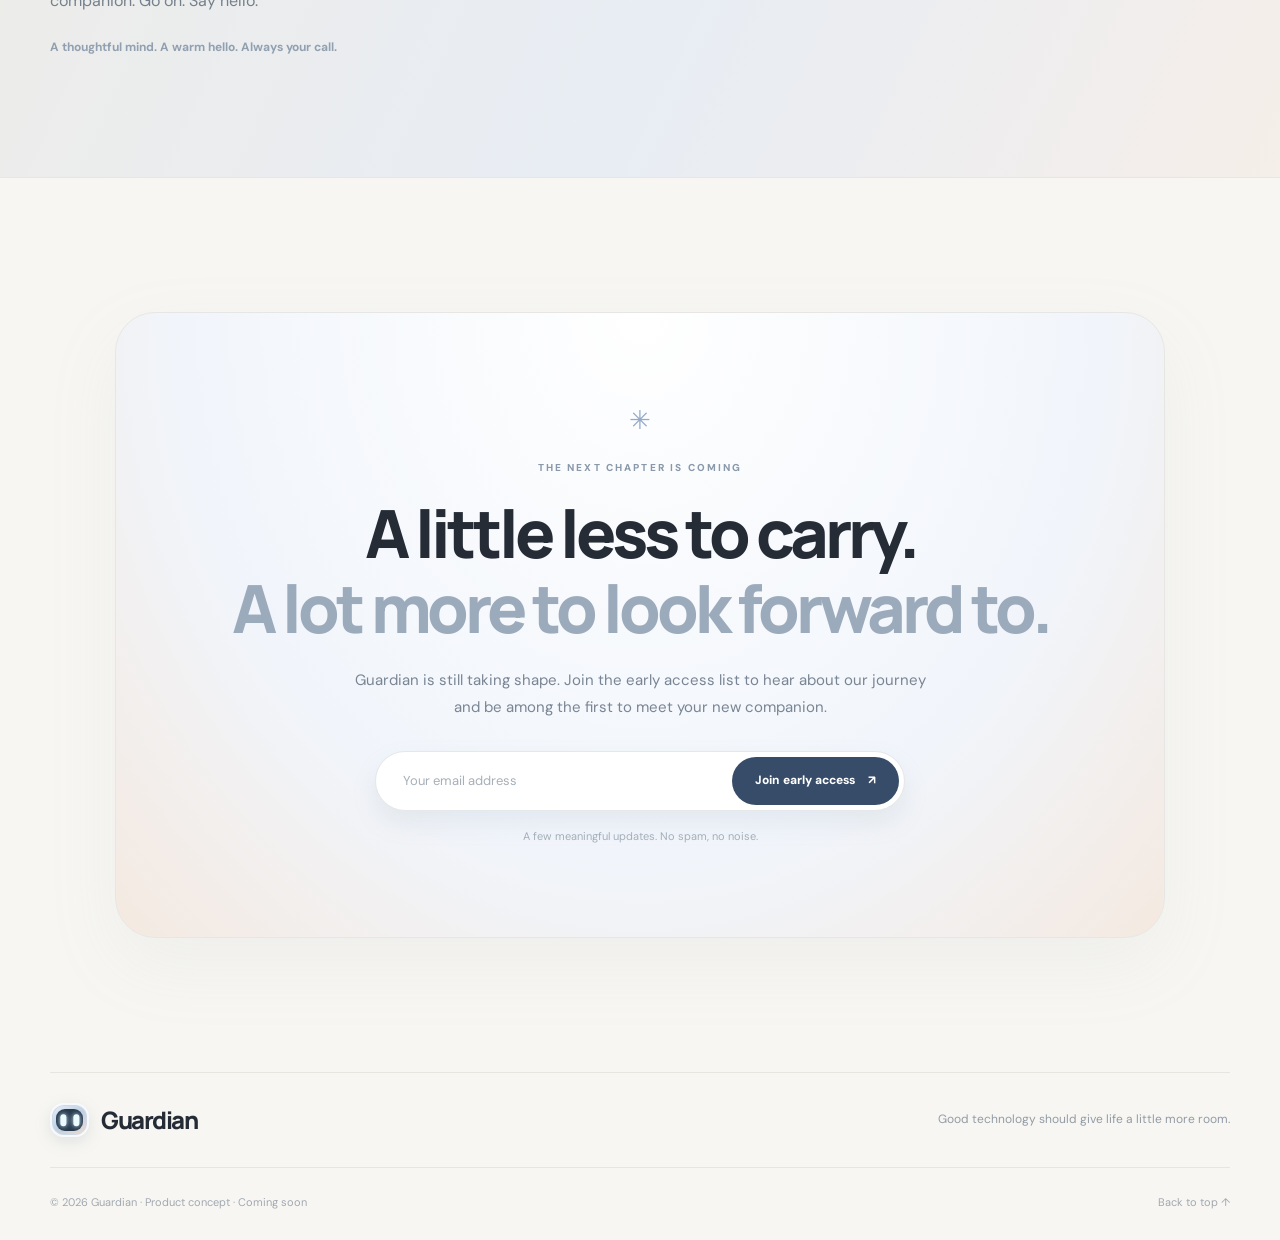
==== commit 8f8c2fc3: "Publish Guardian final premium UI: index.html" ====
--- a/index.html
+++ b/index.html
@@ -33,9 +33,9 @@
         <div class="hero-copy">
           <p class="eyebrow"><span class="live-dot"></span> INTRODUCING GUARDIAN <span class="eyebrow-split">/</span> COMING SOON</p>
           <h1 id="hero-title">More room for<br><em>what matters.</em></h1>
-          <p class="hero-lead">Meet Guardian, your intelligent personal companion. It helps you think clearly, stay on top of the little things and pick up exactly where you left off.</p>
+          <p class="hero-lead">Meet Guardian, your intelligent personal companion for planning, learning, research, and the little life-admin tasks that quietly steal attention. It helps you think clearly, keep context, and carry less through the day.</p>
           <div class="hero-actions"><a href="#early-access" class="button button-primary">Be first to meet Guardian <span aria-hidden="true">↗</span></a><a href="#difference" class="button button-quiet">See what makes it different <span aria-hidden="true">↓</span></a></div>
-          <div class="hero-trust"><span class="hero-trust-symbol">✳</span><span>Made for real life, with the warmth of a companion and the mind of an assistant.</span></div>
+          <div class="hero-trust"><span class="hero-trust-symbol">✳</span><span>One calm layer between you and the day: warm enough to trust, practical enough to keep opening.</span></div>
         </div>
         <div class="hero-visual" id="globe-interaction" tabindex="0" role="group" aria-label="Interactive Guardian globe. Drag the globe or use the arrow controls to explore planned capabilities.">
           <div class="orb-aura" aria-hidden="true"></div>
@@ -63,11 +63,12 @@
     </section>
 
     <section class="value-section section-pad container" aria-labelledby="value-title">
-      <div class="section-heading center reveal-on-scroll"><p class="section-label">A DIFFERENT KIND OF HELPFUL</p><h2 id="value-title">Less friction.<br><em>More forward.</em></h2><p>These are the moments when Guardian should make a difference. Not just impressive answers. A genuinely easier day.</p></div>
+      <div class="section-heading center reveal-on-scroll"><p class="section-label">WHY GUARDIAN FEELS DIFFERENT</p><h2 id="value-title">Useful in the moments<br><em>that actually matter.</em></h2><p>Guardian should not just answer questions. It should reduce friction across the whole day — helping you focus, remember, learn, and keep moving without feeling like you’re juggling ten tools at once.</p></div>
       <div class="value-grid">
-        <article class="value-item reveal-on-scroll"><span class="value-count">01 / FOCUS</span><span class="value-icon">◷</span><h3>From overwhelmed<br>to on your way.</h3><p>Turn a crowded calendar, a messy to-do list or a vague goal into a plan that makes sense for your actual life.</p></article>
-        <article class="value-item reveal-on-scroll"><span class="value-count">02 / CONTINUITY</span><span class="value-icon">◎</span><h3>Pick up where<br>you left off.</h3><p>Your context shouldn't disappear every time you ask a new question. Guardian is designed to remember what you choose, and forget what you don't.</p></article>
-        <article class="value-item reveal-on-scroll"><span class="value-count">03 / GROWTH</span><span class="value-icon">✳</span><h3>Get help.<br>Keep your own mind.</h3><p>From homework to big decisions, Guardian should help you understand, practise and decide, not simply do the thinking for you.</p></article>
+        <article class="value-item reveal-on-scroll"><span class="value-count">01 / FOCUS</span><span class="value-icon">◷</span><h3>From overwhelmed<br>to in motion.</h3><p>Turn a vague plan, an overloaded calendar, or a messy to-do list into a day that actually feels doable.</p><div class="value-pills"><span>Morning brief</span><span>Focus window</span><span>Priority reset</span></div><small class="value-note">For the moments when a little structure changes the whole tone of the day.</small></article>
+        <article class="value-item reveal-on-scroll"><span class="value-count">02 / CONTINUITY</span><span class="value-icon">◎</span><h3>Pick up where<br>you left off.</h3><p>Your context should not vanish every time you ask something new. Guardian keeps the thread, so progress feels continuous.</p><div class="value-pills"><span>Saved context</span><span>Fewer repeats</span><span>Smoother flow</span></div><small class="value-note">The value compounds when the companion remembers what matters and drops what does not.</small></article>
+        <article class="value-item reveal-on-scroll"><span class="value-count">03 / LEARNING</span><span class="value-icon">✳</span><h3>Get help.<br>Keep your own mind.</h3><p>From homework to hard topics, Guardian is designed to explain, coach and challenge — without taking over the thinking for you.</p><div class="value-pills"><span>Explain clearly</span><span>Quiz me</span><span>Protect my voice</span></div><small class="value-note">Helpful enough to move you forward, careful enough to keep the learning honest.</small></article>
+        <article class="value-item reveal-on-scroll"><span class="value-count">04 / LIFE ADMIN</span><span class="value-icon">✦</span><h3>Carry less in<br>your head.</h3><p>Loose ends, reminders, quick replies, errands, research notes — Guardian helps keep the small things from becoming mental clutter.</p><div class="value-pills"><span>Quick drafting</span><span>Reminders</span><span>Everyday support</span></div><small class="value-note">Because the little things take up more energy than they should.</small></article>
       </div>
     </section>
 
--- a/assets/styles.css
+++ b/assets/styles.css
@@ -1,35 +1,29 @@
-:root{--bg:#f8f7f4;--paper:#fffefd;--ink:#252a31;--muted:#6f7581;--line:#e8e5de;--blue:#668cca;--blue-deep:#3d6fb8;--peach:#caa68c;--font-head:'Manrope',system-ui,-apple-system,sans-serif;--font-body:'DM Sans',system-ui,-apple-system,sans-serif}
-*,*::before,*::after{box-sizing:border-box}html{scroll-behavior:smooth;scroll-padding-top:88px}body{margin:0;background:var(--bg);color:var(--ink);font-family:var(--font-body);-webkit-font-smoothing:antialiased;overflow-x:hidden}button,input{font:inherit}button,a{-webkit-tap-highlight-color:transparent}button{cursor:pointer}a{text-decoration:none;color:inherit}a:focus-visible,button:focus-visible,input:focus-visible,[tabindex]:focus-visible{outline:3px solid #8eafe3;outline-offset:4px}.container{width:min(1216px,calc(100% - 80px));margin:0 auto}.sr-only{position:absolute;width:1px;height:1px;padding:0;margin:-1px;overflow:hidden;clip:rect(0,0,0,0);white-space:nowrap;border:0}.section{padding-block:126px}.section-kicker{font-size:11px;font-weight:800;letter-spacing:2px;color:#8d97aa;text-transform:uppercase;margin:0 0 25px}.section h2{font:800 clamp(37px,4.3vw,58px)/1.13 var(--font-head);letter-spacing:-3px;margin:0}.section h2 em,.hero h1 em,.closing-inner h2 em{font-style:normal;color:#8d9fc1}p{margin-top:0}
-
-/* Quiet, deliberate navigation */
-.site-header{height:79px;position:relative;z-index:80;background:rgba(248,247,244,.87);backdrop-filter:blur(25px);-webkit-backdrop-filter:blur(25px);border-bottom:1px solid rgba(224,220,212,.65)}.nav-shell{height:100%;display:flex;align-items:center;gap:30px}.brand{display:inline-flex;align-items:center;gap:11px;font:800 23px/1 var(--font-head);letter-spacing:-1.2px;flex-shrink:0}.brand-robot{position:relative;width:38px;height:32px;display:inline-flex;justify-content:center;align-items:center;gap:6px;border-radius:14px;border:2px solid #e5e8ed;background:linear-gradient(135deg,#fff,#c5d1e0);box-shadow:0 4px 12px #9aa8bc34,inset 0 0 0 2px #fff}.brand-robot:before{content:"";position:absolute;inset:4px 3px;background:#283448;border-radius:10px}.mini-eye{height:11px;width:6px;border-radius:60%;background:#c5ecff;box-shadow:0 0 5px #b2e7ff;z-index:1;transform:translate3d(var(--eye-x,0px),var(--eye-y,0px),0)}.nav-links{display:flex;align-items:center;gap:35px;margin-left:auto}.nav-links a{color:#626b77;font-size:12px;font-weight:700;transition:color .2s}.nav-links a:hover{color:#3d6fb8}.nav-cta{white-space:nowrap;padding:12px 19px;border:1px solid #dce1e8;border-radius:999px;font-size:12px;font-weight:800;background:#fff;color:#3f4754;transition:transform .2s,box-shadow .2s;box-shadow:0 5px 15px #a0a9b614}.nav-cta:hover{transform:translateY(-2px);box-shadow:0 10px 24px #94a3b638}.nav-cta span{margin-left:9px;color:#6b89b9}.mobile-menu-toggle{display:none;border:0;background:none;width:36px;padding:7px}.mobile-menu-toggle span{height:2px;width:21px;background:#334052;margin:5px 0;display:block}
-
-/* Immersive but calm hero */
-.hero{position:relative;min-height:730px;display:grid;grid-template-columns:minmax(0,46%) minmax(0,54%);gap:14px;align-items:center;padding-block:92px 110px}.hero-copy{position:relative;z-index:5}.eyebrow{display:inline-flex;align-items:center;gap:10px;color:#6b84a9;font-size:10px;letter-spacing:1.5px;font-weight:800}.eyebrow-dot{height:7px;width:7px;background:#8caee3;border-radius:50%;box-shadow:0 0 0 5px #e2eaf7}.hero h1{font:800 clamp(66px,6.2vw,91px)/1.055 var(--font-head);letter-spacing:-5.5px;margin:30px 0 25px}.hero h1 em{color:#9ea9b7;background:linear-gradient(115deg,#8297bd,#bcaa9d);background-clip:text;-webkit-background-clip:text;-webkit-text-fill-color:transparent}.hero-lead{max-width:440px;color:#707680;font-size:16px;line-height:1.85;margin-bottom:32px}.hero-actions{display:flex;align-items:center;gap:13px;flex-wrap:wrap}.button{height:49px;padding:0 21px;border-radius:999px;font-size:12px;font-weight:800;display:inline-flex;align-items:center;justify-content:center;gap:22px;transition:transform .25s,box-shadow .25s}.button:hover{transform:translateY(-2px)}.button-primary{background:#668eca;color:white;box-shadow:0 9px 24px #7394c35c}.button-primary:hover{box-shadow:0 14px 30px #7394c36e}.button-secondary{border:1px solid #e0ddd6;background:#fffefacc;color:#4c5869}.button-secondary:hover{box-shadow:0 9px 23px #8996a020}.hero-footnote{margin:28px 0 0;display:flex;align-items:center;gap:11px;color:#9ca0a7;font-size:11px;font-weight:650}.mini-spark{font-size:17px;color:#b4a9b4}
-.hero-visual{position:relative;height:610px;min-width:0;display:flex;align-items:center;justify-content:center;touch-action:pan-y;cursor:grab;user-select:none}.hero-visual.dragging{cursor:grabbing}.orb-ambient{position:absolute;width:580px;height:580px;border-radius:50%;background:radial-gradient(circle,#fff 0%,#e1e9f1 34%,#eaded3 60%,transparent 73%);filter:blur(26px);opacity:.78}.orb-glass{position:absolute;width:475px;height:475px;border-radius:50%;overflow:hidden;background:radial-gradient(circle at 35% 24%,rgba(255,255,255,.96),rgba(205,223,240,.47) 32%,rgba(211,217,228,.31) 67%,rgba(139,168,196,.49) 100%);border:1.5px solid rgba(255,255,255,.95);box-shadow:inset 13px 15px 34px #fff,inset -15px -20px 43px #9cb1c246,0 22px 58px #8d98a525,0 2px 5px #fff;z-index:2;pointer-events:none}.orb-glass canvas{display:block;width:100%;height:100%;border-radius:50%;opacity:.86}.orb-gloss{position:absolute;inset:2%;border-radius:50%;pointer-events:none;box-shadow:inset 21px 21px 27px #ffffffbd,inset -10px -8px 35px #91acc147}.orb-gloss:before{content:"";position:absolute;top:5%;left:10%;width:60%;height:27%;border-radius:50%;background:linear-gradient(#ffffff9f,transparent);filter:blur(10px);transform:rotate(-30deg)}.orbit-orbit{position:absolute;width:590px;height:200px;border-radius:50%;border:1px solid #b6c9dd77;transform:rotate(-18deg);box-shadow:0 0 20px #d9e4f2aa;z-index:3;pointer-events:none}.orbit-inner{width:535px;height:162px;transform:rotate(21deg);border-color:#cbb5a87e;z-index:1}
-.guardian-head{position:absolute;left:50%;top:47%;width:188px;height:135px;border:4px solid #f8fbff;border-radius:55px;background:linear-gradient(136deg,#edf5ff,#9eafc4 32%,#f3e1d3 72%,#eef7fc);box-shadow:0 17px 30px #768a9c4e,0 0 38px #ffffff,inset 0 4px 10px #ffffff;z-index:6;transform:translate(-50%,-50%)}.head-inner{position:relative;background:radial-gradient(ellipse at 55% 3%,#4e6482,#27364c 68%,#1c293e);border-radius:46px;width:100%;height:100%;box-shadow:inset 0 6px 15px #1b273c98;display:flex;align-items:center;justify-content:center}.eyes{display:flex;align-items:center;justify-content:center;gap:31px}.guardian-head .eye{position:relative;width:26px;height:39px;background:radial-gradient(ellipse at 44% 25%,#fff,#def5ff 60%,#b0dbfb);box-shadow:0 0 16px #caefff,0 0 27px #a2cfff7e;border-radius:45%;overflow:hidden;transform-origin:center}.guardian-head .pupil{position:absolute;left:50%;top:50%;height:24px;width:13px;border-radius:45%;background:#80b6e2;box-shadow:0 0 9px #98dfff;transform:translate3d(calc(-50% + var(--eye-x,0px)),calc(-50% + var(--eye-y,0px)),0)}.guardian-face .pupil:after{content:"";position:absolute;top:15%;left:17%;background:#fff;border-radius:50%;width:4px;height:5px}.robot-cheek{position:absolute;bottom:29px;width:13px;height:5px;background:#e7b1bb88;border-radius:50%;filter:blur(2px)}.cheek-left{left:23px}.cheek-right{right:23px}.guardian-mouth{position:absolute;left:50%;bottom:16px;width:23px;height:11px;border-bottom:2px solid #c0e6fd;border-radius:0 0 50% 50%;opacity:.75;transform:translateX(-50%)}
-.orbit-card{position:absolute;z-index:9;display:flex;gap:11px;align-items:center;width:204px;min-height:74px;padding:13px;border:1px solid rgba(255,255,255,.94);border-radius:18px;background:#fffefbe8;backdrop-filter:blur(16px);box-shadow:0 11px 35px #8a9eb02d,0 2px 3px #fff inset;transition:transform .35s,box-shadow .35s;cursor:pointer}.orbit-card:hover{box-shadow:0 16px 41px #8a9eb048}.orbit-card-a{left:-6px;top:83px;transform:rotate(-4deg)}.orbit-card-b{right:-9px;top:176px;transform:rotate(4deg)}.orbit-card-c{left:9px;bottom:113px;transform:rotate(3deg)}.orbit-card-a:hover{transform:translateY(-5px) rotate(-4deg)}.orbit-card-b:hover{transform:translateY(-5px) rotate(4deg)}.orbit-card-c:hover{transform:translateY(-5px) rotate(3deg)}.orbit-card-symbol{display:grid;place-items:center;width:35px;height:35px;flex-shrink:0;background:#edf4fd;border-radius:12px;color:#6286c1;font-size:19px}.orbit-card-copy{min-width:0}.orbit-card strong{display:block;color:#303a48;font-size:11px;font-weight:800;margin-bottom:4px;white-space:nowrap}.orbit-card small{display:block;color:#8a95a3;font-size:9px;line-height:1.45}.orbit-arrow{margin-left:auto;font-size:12px;color:#a0a6ae}.orbit-card.card-arrived{animation:arrived .45s ease-out}@keyframes arrived{0%{opacity:.3;scale:.94}100%{opacity:1;scale:1}}.globe-controller{position:absolute;bottom:14px;z-index:10;display:flex;align-items:center;gap:16px;border:1px solid #ffffffd9;border-radius:99px;background:#fffcf8c7;backdrop-filter:blur(14px);padding:7px 11px;box-shadow:0 10px 30px #9ca8b22c}.circle-button{border:1px solid #dce3ee;background:#fff;border-radius:50%;width:34px;height:34px;font-size:18px;color:#5b7eae;transition:background .2s,transform .2s}.circle-button:hover{background:#edf4fd;transform:scale(1.08)}.globe-controller-label{font-size:9px;letter-spacing:1.6px;font-weight:800;color:#9299a1;white-space:nowrap}.controller-dot{display:inline-block;width:6px;height:6px;background:#8badd5;border-radius:50%;margin-right:6px;vertical-align:1px}.hero-face-thought{position:absolute;right:13%;top:30%;z-index:12;font-size:11px;font-weight:800;color:#7290b9;padding:9px 13px;border-radius:14px 14px 14px 3px;border:1px solid #fff;background:#ffffffd9;box-shadow:0 8px 20px #8ea6bd32;opacity:0;transform:translateY(5px);transition:opacity .2s,transform .2s;pointer-events:none}.hero-face-thought.is-visible{opacity:1;transform:translateY(0)}
-.guardian-face.blinking .eye{animation:blink .22s ease-in-out 1}@keyframes blink{0%,100%{transform:scaleY(1)}45%,60%{transform:scaleY(.065)}}.guardian-face.mood-sleepy .eye{transform:scaleY(.1)!important}.guardian-face.mood-happy .guardian-mouth{opacity:1;border-bottom-width:3px;width:28px;height:12px}.guardian-face.mood-surprised .guardian-mouth{width:12px;height:13px;border:2px solid #b4e1fc;background:#22344d;border-radius:50%}.guardian-face.mood-surprised .eye{filter:brightness(1.2)}.guardian-face.mood-curious .guardian-mouth{transform:translateX(-50%) rotate(-11deg);width:11px}.guardian-face.mood-sleepy:after{content:'z z Z';position:absolute;top:-20px;right:-25px;color:#8a9fbd;letter-spacing:2px;font-size:12px;font-weight:800;animation:dream 3s infinite}@keyframes dream{0%,100%{opacity:.2;transform:translateY(4px)}50%{opacity:1;transform:translateY(-5px)}}
-
-/* Section rhythm */
-.confidence-strip{background:#fffefb;border-top:1px solid #eeeae3;border-bottom:1px solid #eeeae3}.confidence-items{min-height:82px;display:flex;justify-content:space-between;align-items:center;gap:26px}.confidence-items span{font:750 11px var(--font-head);letter-spacing:.35px;color:#737f8f;display:inline-flex;align-items:center;gap:12px}.confidence-items i{font-size:19px;color:#a4b3ca;font-style:normal;font-weight:500}
-.section-heading{max-width:810px;margin:0 auto 51px;text-align:center}.section-heading>p:not(.section-kicker){font-size:15px;line-height:1.85;color:#7c8089;max-width:600px;margin:23px auto 0}.value-grid{display:grid;grid-template-columns:repeat(3,1fr);gap:16px}.value-card{position:relative;min-height:285px;padding:32px;border:1px solid #e9e7e1;border-radius:26px;background:#fffefd;box-shadow:0 12px 35px #9ba5ae10;display:flex;flex-direction:column;justify-content:space-between;transition:transform .28s,box-shadow .28s}.value-card:hover{transform:translateY(-5px);box-shadow:0 18px 42px #9ba5ae20}.value-icon{display:grid;place-items:center;width:52px;height:52px;border-radius:18px;font-size:26px;font-weight:650}.value-blue{background:#e9f0fa;color:#6d91c5}.value-peach{background:#f6eee8;color:#c3a48c}.value-lilac{background:#f0ecf4;color:#9d93bd}.value-card h3{font:800 21px/1.2 var(--font-head);letter-spacing:-.7px;margin:0 0 9px}.value-card p{color:#7f8590;line-height:1.7;font-size:13px;margin:0}.value-index{position:absolute;right:31px;top:40px;font-size:10px;font-weight:800;color:#bec3ca}
-
-/* Editorial scroll story */
-.story-section{background:#f0ede7;border-top:1px solid #e9e4db;border-bottom:1px solid #e5dfd6}.story-heading{text-align:center;max-width:800px;margin:0 auto 65px}.story-heading>p:last-child{max-width:580px;margin:24px auto 0;color:#7c8089;line-height:1.85;font-size:15px}.story-layout{display:grid;grid-template-columns:minmax(0,44%) minmax(0,56%);gap:65px;align-items:start}.story-copy{padding:12px 0 64px}.story-step{min-height:230px;padding:25px 22px 44px;border-left:2px solid #dad5cb;opacity:.48;transition:opacity .35s,border-color .35s;cursor:pointer}.story-step.is-active{opacity:1;border-left-color:#7d9cca}.story-step-number{display:block;color:#9ba1aa;font-size:11px;font-weight:800;letter-spacing:1.6px;margin-bottom:19px}.story-step h3{font:800 29px/1.22 var(--font-head);letter-spacing:-1.3px;max-width:350px;margin:0 0 12px}.story-step p{max-width:395px;color:#747c87;line-height:1.9;font-size:14px;margin:0}.story-visual-sticky{position:sticky;top:105px;margin-top:6px}.story-visual-shell{position:relative;width:100%;height:476px;border-radius:29px;overflow:hidden;border:1px solid #fff;background:linear-gradient(140deg,#fcfbf8,#e3eaf2 60%,#f1e5dc);box-shadow:0 25px 70px #a2a7af3a;display:flex;align-items:center;justify-content:center}.story-orb-motif{position:absolute;font-size:230px;line-height:1;color:#ffffff92;right:-35px;top:-74px;filter:blur(3px)}.story-screen-panel{position:absolute;inset:34px;padding:30px;display:flex;flex-direction:column;border-radius:23px;border:1px solid #ffffffb8;background:#fffffff0;box-shadow:0 12px 45px #afb5bf30;opacity:0;transform:translateY(18px) scale(.97);pointer-events:none;transition:opacity .5s,transform .5s}.story-screen-panel.is-active{opacity:1;transform:translateY(0) scale(1)}.story-visual-eyebrow{font-weight:800;font-size:10px;letter-spacing:1.4px;color:#889ab3;margin-bottom:20px}.story-screen-panel h3{font:800 31px/1.12 var(--font-head);letter-spacing:-1.3px;max-width:360px;margin:0 0 26px}.story-visual-list{display:grid;gap:11px}.story-visual-list span{padding:14px 13px;background:#f5f7fa;border-radius:12px;display:flex;align-items:center;gap:12px;font-size:13px;color:#525e6e}.story-visual-list b{color:#96a8c1;font-size:11px}.story-visual-list i{font-style:normal;margin-left:auto;font-size:10px;color:#91a3ba}.story-question{background:#e9eff8;color:#475b77;padding:17px 18px;border-radius:15px 15px 5px 15px;font-size:13px;line-height:1.65;align-self:flex-end;max-width:90%}.story-answer{background:#f6f4f0;border-radius:15px 15px 15px 5px;padding:17px 18px;color:#676e7a;font-size:13px;line-height:1.7;margin-top:17px;max-width:90%}.story-done{display:flex;align-items:center;gap:14px;border-radius:16px;background:#eff4fa;padding:17px;margin-bottom:12px}.story-done.muted{background:#f7f3ef}.story-done>span{display:grid;place-items:center;flex:0 0 35px;height:35px;color:#7596c7;background:#fff;border-radius:12px;font-size:19px}.story-done strong,.story-done small{display:block}.story-done strong{font-size:13px;margin-bottom:5px}.story-done small{font-size:11px;line-height:1.45;color:#87909c}.story-visual-footer{margin-top:auto;display:flex;justify-content:space-between;align-items:center;color:#a9afba;font-size:10px;font-weight:750}.story-visual-footer span:last-child{font-size:21px;color:#9ba9bb}.story-pagination{display:flex;gap:7px;justify-content:center;padding:19px 0}.story-pagination span{width:6px;height:6px;background:#c4c2be;border-radius:8px;transition:width .3s,background .3s}.story-pagination span.is-active{width:22px;background:#8ca6cb}
-
-/* Actual product look, without the fake dashboard clutter */
-.product-heading{margin-bottom:53px}.product-stage{position:relative;min-height:775px;border-radius:36px;overflow:hidden;background:radial-gradient(ellipse at 50% 55%,#f9f6f0 0%,#edf1f5 42%,#e9e3db 83%,#e6e1d9 100%);border:1px solid #e9e4dc;display:flex;justify-content:center;align-items:center}.product-stage:before{content:"";position:absolute;width:580px;height:580px;border:1px solid #ffffffc5;border-radius:50%;box-shadow:0 0 0 60px #ffffff1d,0 0 0 120px #ffffff20}.product-halo{position:absolute;bottom:45px;width:440px;height:75px;border-radius:50%;background:#919aa580;filter:blur(35px)}.phone-shell{position:relative;width:326px;height:670px;border-radius:49px;padding:6px;background:linear-gradient(120deg,#5c6470,#d3d8e0 17%,#222b38 37%,#626d7c 79%,#ccd3de);box-shadow:0 35px 75px #333f5166,0 6px 14px #2630444f;transform:rotate(-6deg);transition:transform .55s cubic-bezier(.2,.8,.2,1);z-index:2}.product-stage:hover .phone-shell{transform:rotate(-2deg) translateY(-5px)}.phone-bezel{width:100%;height:100%;padding:6px;background:#12151a;border-radius:44px;position:relative}.phone-bezel:before{content:"";position:absolute;right:-8px;top:169px;width:3px;height:70px;background:#717887;border-radius:2px}.phone-island{position:absolute;z-index:3;width:104px;height:26px;top:15px;left:50%;transform:translateX(-50%);background:#171b22;border-radius:20px}.phone-screen{height:100%;width:100%;background:linear-gradient(180deg,#faf8f4,#f1f0ec 49%,#e9eef6);border-radius:39px;overflow:hidden;padding:18px 17px 14px;display:flex;flex-direction:column}.phone-status{font-size:11px;color:#2e343d;display:flex;justify-content:space-between;padding:4px 6px 24px;font-weight:800}.signal{letter-spacing:1px;font-size:10px}.phone-brand{display:flex;align-items:center;gap:8px;font:800 14px var(--font-head);letter-spacing:-.4px}.phone-logo{display:grid;place-items:center;width:27px;height:27px;background:#dce5f4;color:#688bba;border-radius:10px;font-size:17px}.phone-profile{width:28px;height:28px;display:grid;place-items:center;background:#fff;border:1px solid #e6e3de;border-radius:50%;color:#8390a3;font-size:9px;margin-left:auto}.phone-welcome{margin:25px 0 18px}.phone-welcome small{display:block;color:#9ba2ab;font-size:9px;font-weight:800;letter-spacing:1px;margin-bottom:10px}.phone-welcome h3{font:800 24px/1.15 var(--font-head);letter-spacing:-1.15px;margin:0 0 8px}.phone-welcome p{margin:0;color:#8b929b;font-size:11px}.phone-quick{display:grid;grid-template-columns:1fr 1fr;gap:9px}.phone-quick-card{height:131px;background:#e0eaf7;border-radius:17px;padding:13px;display:flex;flex-direction:column}.phone-quick-card.warm{background:#f0e5dc}.phone-quick-card>span{font-size:19px;color:#668cbf}.phone-quick-card.warm>span{color:#b99e8b}.phone-quick-card strong{font:800 11px/1.2 var(--font-head);letter-spacing:-.2px;margin-top:auto}.phone-quick-card small{font-size:9px;color:#858d9a;margin-top:6px}.phone-today{display:flex;justify-content:space-between;margin:23px 0 10px}.phone-today b,.phone-today small{display:block}.phone-today b{font-size:11px}.phone-today small{color:#9299a3;font-size:9px;margin-top:4px}.phone-today>span{color:#839ebf}.phone-task{display:flex;align-items:center;gap:9px;border-bottom:1px solid #dfe3e9;padding:10px 0;font-size:10px;color:#586372}.phone-task>span:last-child{margin-left:auto;font-size:9px;color:#9ba5b0}.task-check{border-radius:50%;width:20px;height:20px;display:grid;place-items:center;background:#ddebdc;color:#65966c}.task-check.empty{background:none;border:1px solid #cdd6df}.phone-compose{margin-top:auto;border:1px solid #e3e4e8;background:#fff;border-radius:15px;padding:8px 9px 8px 13px;display:flex;justify-content:space-between;align-items:center;font-size:10px;color:#a0a6b1}.phone-compose b{display:grid;place-items:center;background:#718fc0;color:#fff;width:28px;height:28px;border-radius:10px;font-size:17px}.phone-bottomline{margin:11px auto 0;width:90px;height:4px;background:#333b48;border-radius:5px}.product-float{position:absolute;z-index:4;display:flex;flex-direction:column;gap:5px;width:190px;background:#fffffff0;backdrop-filter:blur(15px);border:1px solid #fff;border-radius:19px;padding:16px 18px;box-shadow:0 15px 45px #8697a22d}.product-float-left{left:15%;top:26%;transform:rotate(-6deg)}.product-float-right{right:13%;bottom:29%;transform:rotate(6deg)}.float-icon{color:#91a6bf;font-size:23px}.product-float b{font:800 13px var(--font-head)}.product-float small{color:#959aa2;font-size:10px;line-height:1.5}.product-stage-label{position:absolute;bottom:27px;letter-spacing:2px;color:#a0a4ac;font-size:10px;font-weight:800}
-
-/* Personal and alive */
-.experience-section{background:#f2f0ec;border-top:1px solid #eae5dd;border-bottom:1px solid #eae5dd}.experience-layout{display:grid;grid-template-columns:1fr 1fr;align-items:center;gap:85px}.experience-copy h2{margin-bottom:24px}.experience-copy>p:not(.section-kicker){color:#757d88;font-size:15px;line-height:1.85;max-width:420px}.experience-points{display:grid;gap:12px;margin:28px 0 30px}.experience-points span{font-size:13px;font-weight:700;color:#626d7d;display:flex;align-items:center;gap:12px}.experience-points b{width:32px;height:32px;display:grid;place-items:center;background:#fff;border:1px solid #e9e6e0;border-radius:11px;color:#879fc1;font-size:18px}.text-link{display:inline-flex;align-items:center;gap:27px;color:#6488bc;border-bottom:1px solid #9caec8;padding-bottom:7px;font-size:13px;font-weight:800}.experience-panel{background:#fffefd;border:1px solid #eee9e2;border-radius:26px;min-height:470px;box-shadow:0 27px 58px #9da4aa26;padding:24px;max-width:470px;margin-left:auto;width:100%}.chat-top{display:flex;align-items:center;gap:11px;border-bottom:1px solid #f0ede7;padding-bottom:17px}.chat-avatar{width:41px;height:41px;border-radius:14px;display:grid;place-items:center;background:linear-gradient(125deg,#d0dbed,#f6e4dc)}.chat-avatar-eyes{width:29px;height:24px;border-radius:11px;background:#27354a;position:relative}.chat-avatar-eyes:before,.chat-avatar-eyes:after{content:"";position:absolute;top:7px;width:5px;height:11px;border-radius:5px;background:#d3f5ff;box-shadow:0 0 5px #b7e8ff}.chat-avatar-eyes:before{left:8px}.chat-avatar-eyes:after{right:8px}.chat-top strong,.chat-top small{display:block}.chat-top strong{font-size:13px;font-weight:800}.chat-top small{font-size:10px;color:#a1a6ac;margin-top:3px}.chat-top-stars{margin-left:auto;color:#b7a3a0;font-size:24px}.companion-preview{position:relative;height:135px;display:flex;align-items:center;justify-content:center;background:radial-gradient(ellipse at center,#edf3fb 0%,#fcf8f3 55%,transparent 80%);margin:3px 0}.guardian-cloud{position:relative;z-index:2;width:148px;height:86px;border:none;background:linear-gradient(135deg,#fff,#e5effbba 57%,#e9e0d9);border-radius:45%;display:grid;place-items:center;box-shadow:inset 0 6px 17px #fff,0 14px 23px #a1b5ca40;animation:cloudFloat 5s ease-in-out infinite}.guardian-cloud:hover{box-shadow:0 18px 25px #95adc751,inset 0 6px 17px #fff}.guardian-cloud:after{content:"";position:absolute;bottom:-10px;left:32px;height:29px;width:27px;background:#edf2f9;border-bottom:1px solid #fff;transform:rotate(35deg);border-radius:5px;z-index:-1}.guardian-cloud-face{position:relative;background:radial-gradient(ellipse at 52% 3%,#4c6281,#223149 73%);width:98px;height:58px;border:3px solid #f4faff;border-radius:29px;display:grid;place-items:center;box-shadow:inset 0 4px 8px #13243a9c,0 7px 13px #91a8c178}.cloud-eyes{display:flex;gap:15px}.guardian-cloud .eye{width:17px;height:26px;position:relative;border-radius:50%;background:#cdefff;box-shadow:0 0 11px #b8eaff;overflow:hidden;transform-origin:center}.guardian-cloud .pupil{position:absolute;left:50%;top:50%;width:9px;height:14px;border-radius:50%;background:#78b4e5;transform:translate3d(calc(-50% + var(--eye-x,0px)),calc(-50% + var(--eye-y,0px)),0)}.cloud-blush{position:absolute;bottom:12px;height:3px;width:9px;border-radius:50%;background:#dfa9ad88}.blush-one{left:6px}.blush-two{right:6px}.guardian-cloud-face .guardian-mouth{bottom:3px;width:13px;height:6px;border-bottom-width:2px}.preview-twinkle{position:absolute;left:24%;top:19px;color:#c2aeb3;font-size:26px;animation:twinkle 4s infinite}.preview-greeting{position:absolute;right:8%;bottom:20px;color:#a0abbc;font-size:10px;font-weight:800}.preview-greeting span{color:#d2a7b1}.cloud-thought{position:absolute;z-index:4;top:10px;right:6%;border:1px solid white;border-radius:12px 12px 4px 12px;background:#fffefff0;color:#7896bc;font-size:10px;font-weight:800;padding:9px 12px;box-shadow:0 6px 17px #acbdd13a;opacity:0;transform:translateY(5px);transition:opacity .25s,transform .25s}.cloud-thought.is-visible{opacity:1;transform:translateY(0)}.guardian-cloud.reacting{animation:cloudHappy .55s ease-in-out 1}.chat-dialogue{display:grid;align-content:start;gap:14px;min-height:153px;padding:10px 0}.chat-bubble{font-size:12px;line-height:1.7;padding:13px 15px;border-radius:15px}.chat-user{justify-self:end;max-width:82%;background:#f0f2f4;color:#5b6878;border-bottom-right-radius:4px}.chat-ai{display:flex;gap:10px;align-items:flex-start;color:#58616e;padding-left:1px}.chat-ai-symbol{font-size:16px;color:#7a9ccd}.prompt-row{display:flex;gap:8px;flex-wrap:wrap;border-top:1px solid #f0ede7;padding-top:16px}.prompt-chip{border:1px solid #e7e8ed;background:white;color:#838d9b;border-radius:40px;padding:8px 13px;font-size:11px;font-weight:800}.prompt-chip.is-active,.prompt-chip:hover{background:#eaf0f8;color:#6086b7;border-color:#d8e3f3}.demo-caption{text-align:center;font-size:10px;color:#a2a7ac;margin:14px 0 0}
-@keyframes cloudFloat{0%,100%{transform:translateY(0) rotate(-2deg)}50%{transform:translateY(-8px) rotate(2deg)}}@keyframes cloudHappy{0%,100%{transform:translateY(0) rotate(-2deg)}40%{transform:translateY(-13px) rotate(5deg)}}@keyframes twinkle{0%,100%{opacity:.4;transform:scale(.8)}50%{opacity:1;transform:scale(1.15)}}
-
-/* One clean, conversion-focused close */
-.closing-section{padding-block:125px}.closing-inner{max-width:980px;margin:auto;text-align:center;position:relative;border:1px solid #e6e5e1;border-radius:36px;padding:90px 35px 85px;background:radial-gradient(ellipse at 50% 0%,#fff 5%,#f0f4fa 60%,#f7eee6 100%);box-shadow:0 18px 50px #a5a1a21b;overflow:hidden}.closing-stars{color:#b0a9b7;letter-spacing:15px;font-size:25px;margin-bottom:25px}.closing-eyebrow{letter-spacing:2px;font-size:11px;font-weight:800;color:#8d9cb2}.closing-inner h2{font:800 clamp(43px,5.3vw,66px)/1.1 var(--font-head);letter-spacing:-3.3px;margin:22px 0 20px}.closing-inner>p:not(.form-status){font-size:15px;line-height:1.8;color:#7b8492;max-width:480px;margin:0 auto 30px}.waitlist-form{display:flex;align-items:center;gap:5px;padding:5px;border:1px solid #e4e4e4;background:#fff;max-width:520px;margin:auto;border-radius:99px;box-shadow:0 12px 25px #8ca3ba20}.waitlist-form input[type=email]{flex:1;min-width:0;border:0;outline:0;background:transparent;padding:0 20px;height:46px;font-size:13px;color:#394659}.waitlist-form input::placeholder{color:#a7adb6}.waitlist-form button{border:0;border-radius:99px;background:#688ec9;color:#fff;padding:14px 22px;font-weight:800;font-size:12px;white-space:nowrap}.waitlist-form button:disabled{opacity:.7;cursor:wait}.waitlist-form button span{margin-left:9px}.honeypot{position:absolute!important;left:-9999px!important;opacity:0!important}.form-status{margin:17px 0 0;color:#a4a9b0;font-size:11px}.form-status.success{color:#497e5a}.form-status.error{color:#af6e6e}.site-footer{padding-block:29px 31px}.footer-top{display:flex;align-items:center;justify-content:space-between;border-bottom:1px solid #e7e4df;padding-bottom:27px}.footer-top p{margin:0;color:#9399a2;font-size:12px}.footer-bottom{display:flex;justify-content:space-between;gap:20px;padding-top:24px;color:#9ba0a6;font-size:11px}.footer-bottom a:hover{color:#577cae}
-
-/* Responsive, designed rather than just shrunk */
-@media(max-width:1100px){.container{width:min(100% - 52px,1100px)}.nav-links{gap:21px}.hero{grid-template-columns:44% 56%}.hero h1{font-size:clamp(55px,6vw,76px);letter-spacing:-4.1px}.hero-visual{transform:scale(.88);transform-origin:center}.story-layout{gap:32px}.product-float-left{left:7%}.product-float-right{right:7%}.experience-layout{gap:40px}}
-@media(max-width:850px){.site-header{height:72px}.nav-shell{gap:12px}.mobile-menu-toggle{display:block;margin-left:auto;order:2}.nav-cta{margin-left:auto;font-size:11px;padding:10px 13px}.nav-links{position:absolute;top:71px;left:0;right:0;margin:0;background:#f9f8f4f8;padding:21px 30px 26px;border-bottom:1px solid #e9e5de;display:none;flex-direction:column;align-items:flex-start;gap:20px;box-shadow:0 15px 35px #7e87901c}.nav-links.is-open{display:flex}.hero{display:flex;flex-direction:column;align-items:stretch;text-align:center;padding-block:75px 55px;min-height:0}.hero-copy{display:flex;align-items:center;flex-direction:column}.hero h1{font-size:clamp(57px,10vw,80px);margin-top:23px}.hero-lead{max-width:550px}.hero-visual{transform:none;width:100%;height:530px;margin-top:16px}.orb-glass{height:410px;width:410px}.orbit-orbit{width:500px;height:180px}.orbit-inner{width:450px}.orbit-card-a{left:7%;top:36px}.orbit-card-b{right:5%;top:180px}.orbit-card-c{left:8%;bottom:78px}.globe-controller{bottom:4px}.confidence-items{flex-wrap:wrap;justify-content:center;gap:14px 44px;padding-block:24px}.story-layout{grid-template-columns:1fr;gap:10px}.story-copy{display:grid;grid-template-columns:repeat(3,1fr);padding:0;gap:12px}.story-step{min-height:0;padding:15px;border:1px solid #dedad4;border-radius:17px;background:#fff9;opacity:.7}.story-step.is-active{border-color:#96afce;opacity:1}.story-step h3{font-size:17px;letter-spacing:-.45px}.story-step p{font-size:11px;line-height:1.6}.story-step-number{margin-bottom:12px;font-size:9px}.story-visual-sticky{position:relative;top:auto;max-width:640px;margin:10px auto 0;width:100%}.value-grid{gap:12px}.value-card{padding:23px;min-height:270px}.experience-layout{grid-template-columns:1fr;gap:40px}.experience-panel{margin:0 auto}.experience-copy{text-align:center}.experience-copy>p:not(.section-kicker){margin-inline:auto}.experience-points{justify-content:center}.closing-section{padding-block:85px}}
-@media(max-width:580px){.container{width:calc(100% - 34px)}.brand{font-size:21px}.brand-robot{width:35px;height:30px}.nav-cta{font-size:10px;padding:10px 11px}.nav-cta span{margin-left:3px}.hero{padding-block:57px 46px}.eyebrow{font-size:9px;letter-spacing:1px}.hero h1{font-size:clamp(53px,12.5vw,68px);letter-spacing:-3.5px}.hero-lead{font-size:14px;line-height:1.75;margin-bottom:24px}.hero-actions{justify-content:center;gap:9px}.button{font-size:11px;height:46px;padding:0 17px;gap:10px}.hero-footnote{font-size:10px;margin:24px 0 0}.hero-visual{height:397px;margin-top:15px;width:calc(100% + 14px);margin-left:-7px}.orb-ambient{width:350px;height:350px}.orb-glass{height:min(75vw,310px);width:min(75vw,310px)}.orbit-orbit{width:350px;height:125px}.orbit-inner{width:326px;height:110px}.guardian-head{width:132px;height:97px;border-width:3px;border-radius:39px}.head-inner{border-radius:32px}.eyes{gap:22px}.guardian-head .eye{width:20px;height:30px}.guardian-head .pupil{width:10px;height:19px}.guardian-head .guardian-mouth{bottom:10px}.robot-cheek{bottom:21px}.orbit-card{width:145px;min-height:58px;padding:8px;border-radius:13px;gap:6px}.orbit-card-a{top:12px;left:1%}.orbit-card-b{right:1%;top:110px}.orbit-card-c{left:1%;bottom:76px}.orbit-card-symbol{width:25px;height:25px;border-radius:8px;font-size:14px}.orbit-card strong{font-size:8px;margin-bottom:2px}.orbit-card small{font-size:7px}.orbit-arrow{font-size:8px}.globe-controller{bottom:0;gap:11px;padding:5px 8px}.globe-controller-label{font-size:8px;letter-spacing:1px}.circle-button{height:28px;width:28px;font-size:16px}.hero-face-thought{font-size:9px;right:5%;top:25%}.confidence-items{gap:15px 25px}.confidence-items span{font-size:10px}.confidence-items i{font-size:15px}.section{padding-block:78px}.section h2{font-size:clamp(34px,9vw,43px);letter-spacing:-2px}.section-kicker{font-size:10px;letter-spacing:1.4px;margin-bottom:19px}.section-heading{margin-bottom:30px}.section-heading>p:not(.section-kicker){font-size:13px;margin-top:17px}.value-grid{grid-template-columns:1fr;gap:12px}.value-card{min-height:204px;padding:23px}.value-card h3{font-size:20px}.value-card p{font-size:12px}.value-icon{width:44px;height:44px;border-radius:14px}.story-heading{margin-bottom:28px}.story-heading>p:last-child{font-size:13px;margin-top:17px}.story-copy{grid-template-columns:1fr;gap:8px}.story-step{padding:16px 18px;min-height:0}.story-step h3{font-size:18px;margin-bottom:6px}.story-step p{font-size:12px}.story-step-number{margin-bottom:8px}.story-visual-shell{height:405px;border-radius:23px}.story-screen-panel{inset:18px;padding:21px;border-radius:17px}.story-screen-panel h3{font-size:25px;letter-spacing:-1px;margin-bottom:18px}.story-visual-list span{padding:12px 9px;font-size:11px}.story-visual-list i{font-size:8px}.story-answer,.story-question{font-size:11px;padding:13px}.product-stage{min-height:620px;border-radius:25px}.phone-shell{transform:scale(.79) rotate(-5deg)}.product-stage:hover .phone-shell{transform:scale(.79) rotate(-2deg)}.product-float{display:none}.product-stage-label{bottom:19px;font-size:8px}.experience-copy{text-align:left}.experience-copy>p:not(.section-kicker){margin-inline:0;font-size:14px}.experience-points{justify-content:start}.experience-panel{padding:16px;border-radius:22px}.chat-dialogue{min-height:175px}.closing-section{padding-block:60px}.closing-inner{padding:65px 17px 55px;border-radius:27px}.closing-inner h2{font-size:clamp(37px,10vw,48px);letter-spacing:-2px}.closing-inner>p:not(.form-status){font-size:13px}.waitlist-form{display:flex;flex-direction:column;border:0;background:none;box-shadow:none;border-radius:0;gap:9px}.waitlist-form input[type=email]{width:100%;min-height:48px;border:1px solid #e4e4e4;background:#fff;border-radius:999px;text-align:center}.waitlist-form button{width:100%;min-height:47px}.footer-top{align-items:flex-start;flex-direction:column;gap:15px}.footer-bottom{font-size:10px}.footer-top p{font-size:12px}}
-@media(prefers-reduced-motion:reduce){*,*::before,*::after{scroll-behavior:auto!important;transition-duration:0s!important;animation:none!important}}+:root{--cream:#f7f6f2;--paper:#fffefc;--ink:#252c36;--muted:#7d8691;--line:#e7e5e0;--blue:#6a91d2;--midnight:#242d3d;--font-head:'Manrope',-apple-system,BlinkMacSystemFont,'Segoe UI',sans-serif;--font-body:'DM Sans',-apple-system,BlinkMacSystemFont,'Segoe UI',sans-serif}
+*{box-sizing:border-box}html{scroll-behavior:smooth;scroll-padding-top:88px}body{margin:0;min-width:320px;background:var(--cream);font:400 16px/1.6 var(--font-body);color:var(--ink);-webkit-font-smoothing:antialiased}a{text-decoration:none;color:inherit}button,input{font:inherit}button{cursor:pointer}button:focus-visible,a:focus-visible,[tabindex]:focus-visible,input:focus-visible{outline:3px solid #789bd4;outline-offset:4px}h1,h2,h3,p{margin-top:0}.container{width:min(1280px,calc(100% - 100px));margin-inline:auto}.section-label{margin:0 0 28px;letter-spacing:2.15px;font-size:10px;line-height:1.4;font-weight:800;color:#8998aa}.section-pad{padding-block:142px}.section-heading{max-width:800px;margin-bottom:70px}.section-heading.center{text-align:center;margin-inline:auto}.section-heading h2,.day-heading h2{font:800 clamp(48px,5vw,72px)/1.1 var(--font-head);letter-spacing:-4.5px;margin:0}.section-heading h2 em,.day-heading h2 em{font-style:normal;color:#a6abb3}.section-heading>p:not(.section-label),.day-heading>p:not(.section-label){color:#707b88;font-size:17px;line-height:1.8;max-width:620px;margin:24px auto 0}
+/* Navigation */
+.site-header{position:sticky;top:0;z-index:90;background:#f9f8f5e8;border-bottom:1px solid #e8e6e19c;backdrop-filter:blur(25px);-webkit-backdrop-filter:blur(25px)}.nav-shell{height:88px;display:flex;align-items:center;gap:36px}.brand{display:inline-flex;align-items:center;gap:12px;font:800 24px/1 var(--font-head);letter-spacing:-1.45px;white-space:nowrap}.brand-dot{color:#94a8c8}.brand-face{width:39px;height:34px;border-radius:14px;border:2px solid #f7f9fc;background:linear-gradient(145deg,#e8f1fc,#bed0e2 50%,#f2ddd0);box-shadow:0 5px 15px #8b99aa35,inset 0 0 0 1px #cfdae6;display:inline-flex;align-items:center;justify-content:center;gap:7px;position:relative}.brand-face:before{content:"";position:absolute;inset:4px;background:#28394e;border-radius:9px}.mini-eye{position:relative;z-index:1;display:block;width:6px;height:12px;border-radius:8px;background:#ecfbff;box-shadow:0 0 5px #d4f4ff;transform:translate3d(var(--eye-x,0px),var(--eye-y,0px),0)}.nav-links{display:flex;gap:36px;margin-left:auto;align-items:center}.nav-links a{font-size:12px;color:#626d7a;font-weight:700;transition:color .2s}.nav-links a:hover{color:#446baa}.nav-cta{padding:13px 20px;border-radius:30px;background:#303c4d;color:white;font-size:12px;font-weight:800;white-space:nowrap;box-shadow:0 7px 17px #34455e21;transition:background .2s,transform .2s}.nav-cta:hover{background:#486183;transform:translateY(-2px)}.nav-cta span{margin-left:14px}.menu-toggle{display:none;background:transparent;border:0;padding:10px}.menu-toggle span{display:block;background:#344354;height:2px;width:22px;margin:5px}
+/* Hero */
+.hero{position:relative;isolation:isolate;overflow:hidden;background:linear-gradient(125deg,#faf9f6 0%,#f6f4ee 48%,#edf1f5 100%)}.hero-haze{position:absolute;inset:0;z-index:-1;background:radial-gradient(ellipse at 75% 42%,#e0e9f9a8,transparent 39%),radial-gradient(ellipse at 93% 86%,#f7dcca72,transparent 28%)}.hero-grid{display:grid;grid-template-columns:48% 52%;min-height:720px;align-items:center;gap:0}.hero-copy{position:relative;z-index:3;padding:44px 0 64px}.eyebrow{display:flex;align-items:center;gap:11px;color:#6b7c91;font-size:10px;letter-spacing:1.65px;font-weight:800;margin-bottom:33px;white-space:nowrap}.live-dot{width:7px;height:7px;background:#91bca0;border-radius:50%;box-shadow:0 0 0 5px #dcecdf}.eyebrow-split{color:#bbbfc6}.hero h1{font:800 clamp(68px,6.5vw,103px)/1.035 var(--font-head);letter-spacing:-7px;margin:0 0 31px;color:#222a35;white-space:nowrap}.hero h1 em{font-style:normal;background:linear-gradient(95deg,#909eb1 0%,#667f9e 45%,#b4a69a 100%);background-clip:text;-webkit-background-clip:text;color:transparent}.hero-lead{max-width:510px;font-size:18px;line-height:1.86;color:#687583;margin:0 0 33px}.hero-actions{display:flex;gap:13px;align-items:center;flex-wrap:wrap}.button{display:inline-flex;align-items:center;justify-content:center;gap:17px;min-height:55px;border-radius:40px;padding:0 24px;font-size:12px;font-weight:800;transition:transform .25s,box-shadow .25s,background .25s}.button:hover{transform:translateY(-3px)}.button-primary{background:#304256;color:white;box-shadow:0 12px 26px #42577426}.button-primary:hover{box-shadow:0 16px 28px #42577438;background:#476184}.button-quiet{color:#576980;background:#ffffffa0;border:1px solid #e3e4e4}.button-quiet:hover{background:white}.hero-trust{display:flex;align-items:center;gap:12px;margin-top:45px;color:#8a939c;font-size:11px;line-height:1.7;max-width:430px}.hero-trust-symbol{width:29px;height:29px;border-radius:50%;display:grid;place-items:center;background:#fff;border:1px solid #e6e9ea;color:#8da5c7;font-size:15px;flex-shrink:0}.hero-bottom-line{display:flex;justify-content:space-between;gap:16px;padding:0 0 29px;font-size:9px;letter-spacing:2px;font-weight:800;color:#a9afb5}
+/* World */
+.hero-visual{height:620px;width:100%;position:relative;touch-action:pan-y;cursor:grab;display:flex;align-items:center;justify-content:center;isolation:isolate}.hero-visual.dragging{cursor:grabbing;touch-action:none}.orb-aura{position:absolute;width:min(85%,560px);aspect-ratio:1;border-radius:50%;background:radial-gradient(circle at 50% 48%,#e9f0f9a0 15%,#dbe8f38c 48%,transparent 73%);filter:blur(17px)}.orbit-track{position:absolute;width:550px;height:205px;border:1px solid #ccdae89c;border-radius:50%;transform:rotate(-19deg);box-shadow:inset 0 2px 9px #fff8,0 1px 14px #dce9ed7a;pointer-events:none}.orbit-two{width:505px;height:160px;transform:rotate(21deg);border-color:#e4c9b48a}.orb-shell{position:relative;width:min(75%,445px);aspect-ratio:1;border:1px solid #fffffff5;border-radius:50%;background:radial-gradient(circle at 29% 22%,#fffefca8,#cbdce989 53%,#a2bfd777 83%,#dde5f5);box-shadow:inset 12px 14px 33px #ffffffbf,inset -20px -19px 38px #94b0cf6e,0 25px 65px #8a9ebc3d,0 0 0 9px #ffffff36;overflow:hidden;pointer-events:none}#globe-canvas{display:block;width:100%;height:100%}.orb-sheen{position:absolute;inset:4px;border-radius:50%;background:radial-gradient(ellipse at 23% 15%,#fffefcb0 0%,transparent 46%),linear-gradient(155deg,#fff9 0%,transparent 45%,#aebdd22a 100%);pointer-events:none}
+.guardian-head{position:absolute;z-index:5;left:50%;top:46%;width:178px;height:132px;padding:5px;border:3px solid #fffdff;border-radius:55px;background:linear-gradient(140deg,#fffefc,#dbe9f6 35%,#fbede4 78%,#f2f9ff);box-shadow:0 21px 37px #596d8870,0 0 35px #ffffffcc,inset 0 4px 10px #ffffffc9;transform:translate(-50%,-50%);will-change:transform;pointer-events:none}.head-inner{position:relative;width:100%;height:100%;border-radius:46px;display:flex;align-items:center;justify-content:center;background:radial-gradient(ellipse at 50% 12%,#506886 0%,#293c56 55%,#18293e 100%);box-shadow:inset 0 8px 19px #0c172c7a;overflow:hidden}.head-inner:before{content:"";position:absolute;left:14%;right:14%;top:6%;height:23%;border-radius:50%;background:linear-gradient(#ffffff30,transparent);filter:blur(9px)}.eyes{display:flex;gap:28px;align-items:center;justify-content:center;margin-top:-7px}.eye{display:block;position:relative;transform-origin:center;border-radius:48% 48% 47% 47%;overflow:hidden;background:radial-gradient(ellipse at 38% 22%,#fff 0%,#f6fdff 41%,#d8effa 100%);box-shadow:inset 0 -3px 5px #9fcbe53b,0 0 17px #b8ecffad;will-change:transform}.guardian-head .eye{width:28px;height:38px}.pupil{position:absolute;top:50%;left:50%;width:14px;height:20px;border-radius:50%;background:radial-gradient(ellipse at 38% 27%,#b9e7fa 0%,#82bee3 34%,#507ea9 95%);box-shadow:0 0 6px #8fd4f5a8;transform:translate3d(calc(-50% + var(--eye-x,0px)),calc(-50% + var(--eye-y,0px)),0);will-change:transform}.pupil:after{content:"";position:absolute;width:5px;height:6px;border-radius:50%;top:14%;left:19%;background:#fff;box-shadow:0 0 3px #fff}.robot-cheek,.cloud-blush{position:absolute;bottom:23px;width:35px;height:20px;border-radius:50%;background:radial-gradient(ellipse,#ffc7d0cb 0%,#f6a6b48a 36%,transparent 76%);filter:blur(3.7px);opacity:.85}.cheek-left{left:12px}.cheek-right{right:12px}.guardian-mouth{position:absolute;left:50%;bottom:16px;width:18px;height:8px;transform:translateX(-50%);border-bottom:3px solid #d4eeff;border-radius:0 0 80% 80%;opacity:.95;transition:width .25s,height .25s,border-radius .25s}.guardian-face.blinking .eye{animation:blink 230ms ease 1}@keyframes blink{0%,100%{transform:scaleY(1)}48%,60%{transform:scaleY(.075)}}.guardian-face.mood-happy .guardian-mouth{width:27px;height:12px}.guardian-face.mood-happy .robot-cheek,.guardian-face.mood-happy .cloud-blush{opacity:1;filter:blur(3px)}.guardian-face.mood-surprised .guardian-mouth{height:13px;width:13px;border:3px solid #cbeeff;border-radius:50%;background:#24384e}.guardian-face.mood-curious .guardian-mouth{width:12px;transform:translateX(-50%) rotate(-11deg)}.guardian-face.mood-sleepy .eye{transform:scaleY(.1)!important}.guardian-face.mood-sleepy:after{content:'z z Z';position:absolute;right:-27px;top:-23px;color:#9ab0ca;font-size:12px;letter-spacing:2px;font-weight:800;animation:dream 3s infinite}@keyframes dream{50%{opacity:.6;transform:translateY(-7px)}}.hero-face-thought{position:absolute;z-index:8;top:26%;right:20%;opacity:0;transform:translateY(7px);padding:10px 14px;border-radius:13px 13px 13px 3px;background:#fffdfbe8;border:1px solid white;color:#7f9ab9;font-size:11px;font-weight:800;box-shadow:0 10px 30px #8b9caf35;transition:opacity .2s,transform .2s}.hero-face-thought.is-visible{opacity:1;transform:translateY(0)}
+.orbit-card{position:absolute;z-index:7;display:flex;align-items:center;gap:10px;min-width:174px;max-width:200px;min-height:64px;padding:11px 12px;border:1px solid #fff;background:#fffcf9e8;border-radius:16px;box-shadow:0 15px 38px #788da52b,0 3px 10px #fff9;backdrop-filter:blur(15px);cursor:pointer;transition:transform .25s,box-shadow .25s,opacity .25s}.orbit-card strong,.orbit-card small{display:block;white-space:nowrap}.orbit-card strong{font:800 11px/1.35 var(--font-head);letter-spacing:-.2px}.orbit-card small{color:#939eaa;font-size:8px;margin-top:4px}.orbit-card-icon{display:grid;place-items:center;width:33px;height:33px;border:1px solid #e7edf5;border-radius:11px;background:#edf4fc;color:#7595c1;flex-shrink:0;font-size:18px}.orbit-card-arrow{margin-left:auto;color:#9db2cb;font-size:10px}.orbit-card-a{top:62px;left:1%;transform:rotate(-4deg)}.orbit-card-b{right:-1%;top:208px;transform:rotate(4deg)}.orbit-card-c{left:0%;bottom:134px;transform:rotate(3deg)}.orbit-card:hover{box-shadow:0 19px 43px #788da540;background:white}.orbit-card-a:hover{transform:rotate(-4deg) translateY(-5px)}.orbit-card-b:hover{transform:rotate(4deg) translateY(-5px)}.orbit-card-c:hover{transform:rotate(3deg) translateY(-5px)}.orbit-card.card-arrived{animation:cardArrive .38s ease}@keyframes cardArrive{from{opacity:.5;filter:blur(3px)}to{opacity:1;filter:blur(0)}}.globe-controls{position:absolute;z-index:9;bottom:38px;display:flex;align-items:center;gap:19px;padding:6px 8px;border:1px solid #fff;border-radius:40px;background:#fffdfbd9;box-shadow:0 10px 28px #8391a522;backdrop-filter:blur(15px)}.globe-controls button{width:35px;height:35px;border:1px solid #e6eaf0;border-radius:50%;background:white;color:#637ea6;font-size:18px;transition:background .2s}.globe-controls button:hover{background:#e6effd}.globe-controls>span{display:flex;align-items:center;gap:8px;color:#8d9cad;font-size:9px;letter-spacing:1.25px;font-weight:800;white-space:nowrap}.globe-controls i{width:6px;height:6px;background:#9db7d4;border-radius:50%}.hero-visual-caption{position:absolute;bottom:1px;color:#a2acb9;font-size:9px;letter-spacing:2px;font-weight:800;white-space:nowrap}
+/* Editorial transition */
+.contrast-section{background:#252f40;color:#fdfcf9;padding:120px 0;position:relative;overflow:hidden}.contrast-section:after{content:"";position:absolute;width:530px;height:530px;top:-160px;right:-140px;border-radius:50%;border:1px solid #aabdd520;box-shadow:0 0 0 90px #aabdd509,0 0 0 180px #aabdd505;pointer-events:none}.contrast-grid{display:grid;grid-template-columns:1.08fr .92fr;gap:120px;align-items:end}.light-label{color:#b0c3d9}.contrast-left h2{font:800 clamp(51px,5vw,76px)/1.14 var(--font-head);letter-spacing:-4.1px;margin:0 0 31px}.contrast-left h2 em{font-style:normal;color:#a2b9d7}.contrast-left>p:last-child,.contrast-right p{color:#bdc7d1;line-height:1.9;font-size:16px;max-width:560px;margin-bottom:0}.contrast-quote{font:700 clamp(27px,3vw,39px)/1.42 var(--font-head);letter-spacing:-1.3px;max-width:560px;margin-bottom:24px}.contrast-right p{font-size:14px;max-width:455px}.inline-link{font-size:12px;font-weight:800;display:inline-flex;gap:27px;border-bottom:1px solid #9cb2ce;padding-bottom:10px;margin-top:28px}.light-link{color:#d9e8fa}
+/* Value */
+.value-section{padding-bottom:145px}.value-grid{display:grid;grid-template-columns:repeat(3,1fr);gap:0;border-top:1px solid var(--line);border-bottom:1px solid var(--line)}.value-item{padding:40px 35px 38px;min-height:345px;display:flex;flex-direction:column;align-items:flex-start}.value-item:first-child{padding-left:0}.value-item:not(:last-child){border-right:1px solid var(--line)}.value-count{font-size:10px;font-weight:800;letter-spacing:1.7px;color:#a1a9b1}.value-icon{display:grid;place-items:center;margin:35px 0 28px;width:54px;height:54px;background:#e6eef8;color:#6e8fbc;border:1px solid #dce7f4;border-radius:19px;font-size:23px;box-shadow:0 9px 18px #bbc8d62e}.value-item:nth-child(2) .value-icon{background:#f2e9e4;color:#b89b8e;border-color:#eee1d8}.value-item:nth-child(3) .value-icon{background:#eef0ec;color:#8ea78d;border-color:#e1e9df}.value-item h3{font:800 23px/1.25 var(--font-head);letter-spacing:-.9px;margin:0 0 14px}.value-item p{max-width:310px;color:#7a8590;font-size:13px;line-height:1.8;margin:0}
+/* Scroll story */
+.day-section{padding:135px 0 110px;background:#eeece7;border-block:1px solid #e9e5de}.day-heading{text-align:center;max-width:790px;margin:0 auto 82px}.day-grid{display:grid;grid-template-columns:minmax(0,41%) minmax(0,59%);gap:42px;align-items:start}.day-steps{padding:20px 0 120px}.day-step{display:block;text-align:left;width:100%;border:0;border-left:2px solid #d6d5d2;padding:29px 25px 44px;background:transparent;opacity:.47;min-height:254px;transition:opacity .3s,border-color .3s}.day-step:hover,.day-step.is-active{opacity:1;border-left-color:#7895bd}.day-num{display:block;color:#899db8;font-size:11px;letter-spacing:2px;font-weight:800;margin-bottom:24px}.day-num i{font-style:normal;color:#a7a9a8;margin-left:15px}.day-step h3{font:800 28px/1.22 var(--font-head);letter-spacing:-1.2px;max-width:390px;margin:0 0 14px}.day-step p{color:#7e858e;font-size:14px;line-height:1.85;max-width:390px;margin:0}.day-showcase-sticky{position:sticky;top:118px}.day-showcase-sticky:before{content:"";position:absolute;inset:14px -15px 49px;border:1px solid #ffffff86;border-radius:35px;z-index:0}.story-panel{position:absolute;inset:0;opacity:0;pointer-events:none;transform:translateY(16px) scale(.985);transition:opacity .42s,transform .42s;background:linear-gradient(155deg,#fffefc 0%,#fbfbfb 55%,#f4f6fb);border:1px solid #fff;border-radius:26px;box-shadow:0 26px 55px #868f9c29;padding:36px 40px;display:flex;flex-direction:column;min-height:500px}.story-panel.is-active{position:relative;opacity:1;pointer-events:auto;transform:translateY(0)}.day-showcase-sticky{min-height:567px}.story-panel-head{display:flex;align-items:center;justify-content:space-between;color:#9ba4b0;font:800 10px var(--font-head);letter-spacing:1.4px;margin-bottom:27px}.story-panel-head>span:first-child{display:flex;align-items:center;gap:9px}.status-tiny{display:inline-block;width:7px;height:7px;background:#91baa0;border-radius:50%}.story-panel h3{font:800 30px/1.13 var(--font-head);letter-spacing:-1.2px;margin:0 0 13px}.story-panel-sub{color:#87929d;font-size:13px;line-height:1.7;margin:0 0 20px}.morning-list{display:grid;gap:8px;margin-top:6px}.morning-item{display:flex;align-items:center;gap:14px;background:#f5f7fa;border:1px solid #eff1f4;padding:13px;border-radius:14px}.morning-time{color:#90a2b8;font-size:11px;font-weight:800}.morning-item div{display:grid;gap:3px;flex:1}.morning-item strong{font-size:12px}.morning-item small{font-size:10px;color:#a1a7b0}.morning-tag{color:#7292c3;background:#e8eff9;font-size:8px;font-weight:800;padding:6px 7px;border-radius:7px}.morning-tag.pale{background:#f5f0e9;color:#b5a291}.story-panel-foot{margin-top:auto;padding-top:20px;display:flex;align-items:center;justify-content:space-between;gap:14px;border-top:1px solid #e9e9e8;color:#8fa0b6;font-size:10px}.story-panel-foot b{font-weight:700;color:#5c6c80;text-align:right}.story-user-msg{background:#e9f0fa;color:#4d6788;border-radius:18px 18px 5px 18px;padding:17px 19px;font-size:13px;line-height:1.7;margin:12px 0 12px 12%;align-self:flex-end}.story-ai-msg{display:flex;gap:12px;align-items:flex-start;background:#f7f4f0;border-radius:18px 18px 18px 5px;padding:18px 16px;color:#626d7a;font-size:13px;line-height:1.7}.story-ai-icon{color:#8da6c9;font-size:18px}.study-method{display:flex;gap:7px;flex-wrap:wrap;margin-top:17px}.study-method span{font-size:9px;background:#fff;border:1px solid #e7e9eb;color:#8b9bae;padding:8px;border-radius:20px;font-weight:800}.evening-item{display:flex;align-items:center;gap:14px;padding:13px 11px;border-bottom:1px solid #ebecea}.evening-item>span{width:36px;height:36px;display:grid;place-items:center;flex-shrink:0;border-radius:12px;color:#7f9fc5;background:#eaf1fa}.evening-item div{display:grid;gap:4px}.evening-item strong{font-size:13px}.evening-item small{color:#939ea9;font-size:11px}.story-dots{display:flex;justify-content:center;gap:6px;padding:28px 0 11px}.story-dots span{width:7px;height:7px;border-radius:20px;background:#c6c8c9;transition:width .2s}.story-dots span.is-active{width:26px;background:#88a7cc}.concept-label{margin:0;text-align:center;color:#aaaeb1;letter-spacing:1.5px;font-size:9px;font-weight:800}
+/* Product */
+.product-section{padding-bottom:160px}.app-demo-grid{display:grid;grid-template-columns:minmax(0,58%) minmax(0,42%);gap:80px;align-items:center}.app-demo-stage{height:785px;border-radius:34px;background:radial-gradient(ellipse at 50% 38%,#fffdfbd7,#edf2f8 44%,#e8e4dd 91%);border:1px solid #e8e6e0;box-shadow:inset 0 0 90px #fff5;position:relative;display:flex;align-items:center;justify-content:center;overflow:hidden;isolation:isolate}.app-demo-stage:before,.app-demo-stage:after{content:"";position:absolute;width:680px;height:680px;border-radius:50%;border:1px solid #ffffffb5;box-shadow:0 0 0 78px #ffffff20,0 0 0 170px #ffffff17}.phone-halo{position:absolute;top:18%;left:29%;width:42%;height:68%;border-radius:50%;background:#bdcbdc75;filter:blur(70px)}.phone-shadow{position:absolute;bottom:57px;width:320px;height:43px;background:#6e7a8c50;border-radius:50%;filter:blur(22px)}.device-frame{width:305px;height:650px;border-radius:48px;padding:6px;background:linear-gradient(125deg,#6b7584,#e3e7ed 18%,#303b4b 42%,#9ca8b6 85%,#555f6d);box-shadow:0 45px 80px #3a485c63,0 12px 21px #434e6040;position:relative;z-index:2;transform:rotate(-5deg);transition:transform .5s cubic-bezier(.2,.8,.2,1)}.app-demo-stage:hover .device-frame{transform:rotate(-2deg) translateY(-5px)}.device-frame:after{content:"";position:absolute;right:-4px;top:140px;width:3px;height:60px;background:#8994a4;border-radius:5px}.device-screen{height:100%;position:relative;border:6px solid #181d25;border-radius:43px;padding:18px 16px 19px;overflow:hidden;background:linear-gradient(165deg,#fbfaf6 0%,#f5f5f3 50%,#eaf0f8 100%);display:flex;flex-direction:column}.device-island{position:absolute;top:12px;left:50%;width:104px;height:25px;transform:translateX(-50%);border-radius:22px;background:#171c23;z-index:5}.device-status{display:flex;justify-content:space-between;font-size:10px;font-weight:800;padding:0 4px 29px;letter-spacing:.1px}.app-topline{display:flex;align-items:center;gap:8px;font:800 13px var(--font-head);margin-bottom:29px}.app-mark{display:grid;place-items:center;width:27px;height:27px;color:#7493bf;background:#e3ecf7;border-radius:10px}.app-avatar{margin-left:auto;width:27px;height:27px;border-radius:50%;display:grid;place-items:center;background:#fff;border:1px solid #ebe8e3;color:#8c95a1;font:800 10px var(--font-head)}.app-screen-stack{flex:1;min-height:0;position:relative}.app-screen{position:absolute;inset:0;opacity:0;transform:translateY(11px);pointer-events:none;transition:opacity .3s,transform .3s}.app-screen.is-active{opacity:1;transform:translateY(0);pointer-events:auto}.app-greeting{font-size:9px;font-weight:800;letter-spacing:1.3px;color:#91a1b5;margin:0 0 10px}.app-screen h3{font:800 23px/1.14 var(--font-head);letter-spacing:-1.1px;margin:0 0 10px}.app-welcome{font-size:11px;color:#8c97a4;line-height:1.6;margin:0 0 24px}.app-primary-action{display:flex;align-items:center;gap:13px;padding:15px 13px;border-radius:17px;background:linear-gradient(120deg,#e7f0fb,#f5faff);border:1px solid #e0eaf6;min-height:76px}.app-action-glyph{width:35px;height:35px;display:grid;place-items:center;border-radius:12px;background:#ffffffbe;color:#6c8cbb;font-size:18px}.app-primary-action div{display:grid;gap:4px;flex:1}.app-primary-action strong{font-size:11px}.app-primary-action small{font-size:9px;color:#8c9fb5}.app-primary-action b{font-size:15px;color:#8da8c9}.app-tile-row{display:grid;grid-template-columns:1fr 1fr;gap:8px;margin-top:11px}.app-tile{height:113px;padding:13px;border-radius:16px;background:#e8eff9;display:flex;flex-direction:column;align-items:flex-start}.app-tile.warm{background:#f3eae4}.app-tile span{font-size:17px;color:#7694bb}.app-tile strong{font-size:11px;margin-top:auto}.app-tile small{font-size:9px;color:#9ba6b2;margin-top:3px}.app-mini-heading{font-size:9px;font-weight:800;letter-spacing:.75px;color:#9aa5b3;margin:22px 0 10px}.app-recent{display:flex;align-items:center;gap:12px;background:#fff;border:1px solid #e9e9e7;border-radius:14px;padding:12px}.app-recent>span{color:#86a2c7;font-size:18px}.app-recent div{display:grid;gap:4px}.app-recent strong{font-size:10px}.app-recent small{font-size:9px;color:#9da7b1}.app-study-card{padding:17px;border-radius:20px;background:linear-gradient(145deg,#e9f0fa,#f9fcff);border:1px solid #e7edf4;min-height:232px;display:flex;flex-direction:column}.app-study-card.explore{background:linear-gradient(145deg,#e9effa,#f9f9ff)}.app-study-card.memory{background:linear-gradient(145deg,#f2eae5,#fffaf6)}.app-study-card>span{color:#8ba0b9;font-size:9px;font-weight:800;letter-spacing:1px}.app-study-card h4{font:800 16px/1.25 var(--font-head);letter-spacing:-.5px;margin:16px 0 10px}.app-study-card p{font-size:11px;line-height:1.7;color:#778696;margin:0}.app-study-tags{display:flex;flex-wrap:wrap;gap:5px;margin-top:auto;padding-top:20px}.app-study-tags i{font-style:normal;font-size:8px;color:#829bb8;border:1px solid #fff;background:#ffffffa9;border-radius:50px;padding:7px}.app-screen:not([data-app-screen="today"]) .app-recent{margin-top:14px}.app-compose{display:flex;align-items:center;justify-content:space-between;padding:8px 10px 8px 13px;background:#fff;border:1px solid #e5e6e8;border-radius:14px;font-size:10px;color:#a0a9b3}.app-compose i{width:25px;height:25px;border-radius:9px;display:grid;place-items:center;background:#7496c6;color:white;font-size:15px;font-style:normal}.app-bottom-nav{display:flex;justify-content:space-between;padding:12px 5px 3px}.app-bottom-nav button{display:flex;align-items:center;flex-direction:column;gap:2px;color:#a7b0bd;font-size:14px;line-height:1;font-weight:700;cursor:pointer}.app-bottom-nav button.is-active{color:#7192be}.app-bottom-nav button{border:0;background:transparent;padding:0}.app-bottom-nav small{font-size:8px}.home-indicator{width:91px;height:4px;background:#303a47;border-radius:8px;margin:9px auto 0}.floating-interface{position:absolute;z-index:3;display:flex;gap:12px;align-items:center;max-width:220px;border:1px solid #fff;background:#fffcfae8;box-shadow:0 14px 32px #8a9aab2b;backdrop-filter:blur(14px);padding:15px;border-radius:17px}.floating-interface>span{width:32px;height:32px;border-radius:12px;display:grid;place-items:center;background:#ecf3fb;color:#7394c2}.floating-interface div{display:grid;gap:3px}.floating-interface strong{font-size:11px}.floating-interface small{color:#9ba5af;font-size:9px}.floating-interface-a{left:6%;top:24%;transform:rotate(-6deg)}.floating-interface-b{right:5%;bottom:28%;transform:rotate(5deg)}.app-stage-caption{position:absolute;bottom:23px;left:50%;transform:translateX(-50%);white-space:nowrap;color:#a5adb6;font-size:9px;font-weight:800;letter-spacing:2px}.app-demo-copy{max-width:480px}.app-demo-copy h3{font:800 clamp(37px,4vw,55px)/1.12 var(--font-head);letter-spacing:-2.8px;margin:18px 0 28px}.app-demo-copy p:not(.concept-note){font-size:15px;line-height:1.9;color:#74808d}.screen-select{display:grid;margin-top:33px;border-top:1px solid #e2e5e6}.screen-select button{display:flex;align-items:center;gap:18px;text-align:left;background:none;border:0;border-bottom:1px solid #e2e5e6;padding:17px 0;color:#8a95a1;font-size:15px;font-weight:800;transition:color .2s}.screen-select button:hover,.screen-select button.is-active{color:#354b69}.screen-select button span{font-size:10px;color:#a5b6ca;letter-spacing:1px}.concept-note{font-size:11px;color:#adb3bb;line-height:1.7;margin-top:17px}
+/* Mascot vignette */
+.meet-section{background:linear-gradient(115deg,#eeece6,#e8edf4 58%,#f5eee9);padding:120px 0;border-block:1px solid #e5e6e5}.meet-grid{display:grid;grid-template-columns:1fr 1fr;align-items:center;gap:80px}.meet-copy h2{font:800 clamp(46px,4.9vw,68px)/1.13 var(--font-head);letter-spacing:-3.6px;margin:0 0 28px}.meet-copy h2 em{font-style:normal;color:#98a4b3}.meet-copy>p:not(.section-label){color:#74808c;font-size:16px;line-height:1.85;max-width:530px;margin-bottom:22px}.meet-signature{font-size:12px;color:#91a0b0;font-weight:700}.meet-demo{position:relative;height:365px;display:grid;place-items:center;isolation:isolate}.meet-demo-glow{position:absolute;width:360px;height:300px;border-radius:50%;background:radial-gradient(#ffffffd6,#cbdde777 50%,transparent 77%);filter:blur(13px)}.meet-spark{position:absolute;font-size:30px;color:#bdabb4}.meet-spark-a{left:25%;top:20%}.meet-spark-b{right:25%;bottom:28%;font-size:18px}.guardian-cloud{position:relative;width:218px;height:144px;background:transparent;border:0;display:grid;place-items:center;cursor:pointer;z-index:2;filter:drop-shadow(0 25px 25px #8dabbc5e);animation:float 5s ease-in-out infinite}.guardian-cloud:before{content:"";position:absolute;inset:6px 0 7px;border-radius:47% 50% 45% 48%/52% 52% 46% 49%;background:linear-gradient(135deg,#ffffffed,#e9f3ffbb 50%,#f9e6dabe);border:2px solid #fffffff2;box-shadow:inset 11px 16px 29px #ffffffaa,inset -8px -12px 19px #c1d5e77e}.guardian-cloud:after{content:"";position:absolute;left:37px;bottom:-4px;width:39px;height:39px;border-radius:10px;background:linear-gradient(135deg,#e5f0fae8,#f8e7dbd9);transform:rotate(-30deg);z-index:-1}.cloud-face{position:relative;width:143px;height:91px;border-radius:36px;border:4px solid #f8fdff;background:radial-gradient(ellipse at 50% 10%,#526b8c,#23374f 70%);display:grid;place-items:center;box-shadow:inset 0 8px 16px #172942a6,0 11px 23px #8fa6c47a;transform:rotate(var(--face-tilt,0deg));will-change:transform}.cloud-eyes{display:flex;align-items:center;gap:23px;margin-top:-6px}.cloud-face .eye{width:22px;height:29px}.cloud-face .pupil{width:10px;height:16px}.cloud-blush{bottom:19px;width:22px;height:15px}.blush-one{left:11px}.blush-two{right:11px}.cloud-face .guardian-mouth{bottom:12px;width:14px;height:7px;border-bottom-width:2px}.cloud-thought{position:absolute;right:7%;top:32px;z-index:5;font-size:12px;font-weight:800;color:#829abb;border:1px solid white;padding:11px 15px;border-radius:15px 15px 4px 15px;background:#fffdfbdc;box-shadow:0 10px 27px #93a2b344;opacity:0;transform:translateY(8px);transition:opacity .2s,transform .2s}.cloud-thought.is-visible{opacity:1;transform:translateY(0)}.guardian-cloud.reacting{animation:happyBounce .55s ease 1}.meet-demo-caption{position:absolute;bottom:3px;color:#a9adb6;letter-spacing:1.8px;font-size:9px;font-weight:800}@keyframes float{50%{transform:translateY(-11px) rotate(2deg)}}@keyframes happyBounce{40%{transform:translateY(-18px) rotate(5deg)}}
+/* Conversion and footer */
+.waitlist-section{padding-block:134px}.waitlist-inner{max-width:1050px;margin:auto;text-align:center;position:relative;padding:87px 30px 91px;border:1px solid #e6e6e4;border-radius:40px;background:radial-gradient(ellipse at 50% 0%,#fff,#f1f5fb 62%,#f4e9e0 100%);box-shadow:0 26px 70px #a4acb61a;overflow:hidden}.waitlist-spark{font-size:26px;color:#94aac9;margin-bottom:19px}.waitlist-inner .section-label{margin-bottom:20px}.waitlist-inner h2{font:800 clamp(43px,5.2vw,70px)/1.13 var(--font-head);letter-spacing:-4px;margin:0 0 22px}.waitlist-inner h2 em{font-style:normal;color:#9cabbc}.waitlist-inner>p:not(.section-label,.form-status){max-width:600px;margin:0 auto 30px;color:#798594;font-size:15px;line-height:1.8}.waitlist-form{max-width:530px;margin:0 auto;display:flex;gap:5px;padding:5px;background:white;border:1px solid #e5e7e9;border-radius:99px;box-shadow:0 12px 24px #899cac25}.waitlist-form input[type=email]{height:48px;border:0;background:transparent;outline:0;min-width:0;flex:1;padding:0 22px;color:#37465b;font-size:13px}.waitlist-form input::placeholder{color:#a7afb8}.waitlist-form button{border:0;border-radius:99px;padding:0 23px;background:#374c68;color:white;font-size:12px;font-weight:800;white-space:nowrap}.waitlist-form button:hover{background:#4f709d}.waitlist-form button span{margin-left:10px}.waitlist-form button:disabled{opacity:.65;cursor:wait}.honeypot{position:absolute!important;left:-9999px!important;opacity:0!important}.form-status{color:#a4aeb8;font-size:11px;margin:17px 0 0}.form-status.success{color:#578465}.form-status.error{color:#a66c6c}.site-footer{padding-bottom:29px}.footer-main{border-top:1px solid var(--line);border-bottom:1px solid var(--line);padding:30px 0;display:flex;align-items:center;justify-content:space-between;gap:15px}.footer-main p{margin:0;font-size:12px;color:#929ba5}.footer-meta{display:flex;align-items:center;justify-content:space-between;gap:20px;padding-top:26px;font-size:11px;color:#a1a8b1}.footer-meta a:hover{color:#567aa8}.sr-only{position:absolute;width:1px;height:1px;padding:0;margin:-1px;overflow:hidden;clip:rect(0,0,0,0);white-space:nowrap;border:0}
+/* Reveals */
+@media(prefers-reduced-motion:no-preference){.reveal-on-scroll{opacity:1;transform:translateY(14px);transition:transform .7s}.reveal-on-scroll.is-visible{opacity:1;transform:translateY(0)}}
+/* Responsive */
+@media(max-width:1180px){.container{width:min(1120px,calc(100% - 64px))}.nav-links{gap:20px}.hero-grid{grid-template-columns:47% 53%}.hero h1{font-size:clamp(63px,6.3vw,89px);letter-spacing:-5px}.hero-visual{transform:scale(.9);transform-origin:center}.contrast-grid{gap:60px}.app-demo-grid{gap:35px}.floating-interface-a{left:0}.floating-interface-b{right:0}}
+@media(max-width:960px){.nav-shell{height:74px}.nav-links{display:none;position:absolute;top:73px;left:0;right:0;background:#faf9f7f7;border-bottom:1px solid #eae7e2;padding:27px 6%;flex-direction:column;gap:21px;align-items:flex-start;box-shadow:0 18px 25px #8296ab20}.nav-links.is-open{display:flex}.menu-toggle{display:block;margin-left:auto;order:4}.nav-cta{margin-left:auto}.hero-grid{grid-template-columns:1fr;padding-top:75px}.hero-copy{display:flex;align-items:center;flex-direction:column;text-align:center;padding:0}.hero h1{font-size:clamp(66px,9.8vw,96px)}.hero-lead{max-width:620px}.hero-trust{max-width:530px;justify-content:center}.hero-visual{height:570px;transform:scale(1);max-width:640px;margin:0 auto}.hero-bottom-line{padding-bottom:21px}.contrast-grid{grid-template-columns:1fr;gap:50px}.contrast-section{padding:95px 0}.value-grid{grid-template-columns:repeat(3,minmax(0,1fr))}.value-item{padding:30px 18px}.day-grid{grid-template-columns:1fr}.day-steps{display:grid;grid-template-columns:repeat(3,1fr);gap:9px;padding:0}.day-step{min-height:0;padding:18px 13px;border:1px solid #d9d8d6;border-radius:16px}.day-step.is-active{border-color:#91aac8;background:#ffffff88}.day-step h3{font-size:19px}.day-step p{font-size:12px}.day-num{margin-bottom:14px}.day-showcase-sticky{position:relative;top:auto;max-width:690px;margin:0 auto}.day-section{padding:105px 0 95px}.app-demo-grid{grid-template-columns:1fr}.app-demo-stage{max-width:680px;width:100%;margin:auto}.app-demo-copy{max-width:640px;margin:0 auto}.meet-grid{gap:25px}.meet-copy h2{font-size:49px}}
+@media(max-width:640px){.container{width:calc(100% - 34px)}.section-pad{padding-block:85px}.section-heading{margin-bottom:42px}.section-heading h2,.day-heading h2{font-size:clamp(41px,10vw,58px);letter-spacing:-2.9px}.section-heading>p:not(.section-label),.day-heading>p:not(.section-label){font-size:14px;line-height:1.75}.section-label{font-size:9px;margin-bottom:19px}.brand{font-size:21px}.brand-face{width:35px;height:30px}.nav-shell{gap:9px}.nav-cta{padding:11px 12px;font-size:10px}.nav-cta span{margin-left:4px}.hero-grid{padding-top:65px}.eyebrow{font-size:8px;letter-spacing:1px;margin-bottom:28px}.hero h1{font-size:clamp(51px,12vw,70px);letter-spacing:-3.9px;margin-bottom:24px}.hero-lead{font-size:15px;line-height:1.8;max-width:490px}.hero-actions{justify-content:center;gap:10px}.button{min-height:48px;font-size:10px;padding:0 17px;gap:8px}.hero-trust{margin-top:28px;font-size:10px}.hero-visual{height:410px;width:calc(100% + 14px);margin-left:-7px}.orb-shell{width:min(75%,303px)}.orbit-track{width:345px;height:130px}.orbit-two{width:315px;height:115px}.guardian-head{width:126px;height:97px;border-radius:39px;top:46%}.head-inner{border-radius:32px}.eyes{gap:19px;margin-top:-3px}.guardian-head .eye{width:21px;height:28px}.guardian-head .pupil{width:11px;height:16px}.robot-cheek{width:24px;height:14px;bottom:16px}.cheek-left{left:4px}.cheek-right{right:4px}.guardian-mouth{bottom:8px;width:14px;height:6px;border-bottom-width:2px}.orbit-card{min-width:0;width:135px;min-height:49px;gap:5px;padding:7px;border-radius:12px}.orbit-card-a{left:0;top:22px}.orbit-card-b{right:0;top:142px}.orbit-card-c{left:0;bottom:87px}.orbit-card-icon{width:24px;height:24px;font-size:13px;border-radius:8px}.orbit-card strong{font-size:8px}.orbit-card small{font-size:7px;margin-top:2px}.orbit-card-arrow{font-size:7px}.globe-controls{bottom:13px;gap:10px;padding:5px}.globe-controls button{width:28px;height:28px;font-size:14px}.globe-controls>span{font-size:7px;letter-spacing:1px}.hero-visual-caption{display:none}.hero-bottom-line{font-size:7px;letter-spacing:1px}.hero-bottom-line span:last-child{display:none}.contrast-section{padding:78px 0}.contrast-left h2{font-size:47px;letter-spacing:-2.8px}.contrast-left>p:last-child,.contrast-right p{font-size:14px}.contrast-quote{font-size:27px}.value-grid{grid-template-columns:1fr}.value-item{min-height:0;padding:29px 4px 32px!important;border-right:0!important;border-bottom:1px solid var(--line)}.value-item:last-child{border-bottom:0}.value-icon{margin:20px 0}.value-item h3{font-size:22px}.value-item p{max-width:100%}.day-section{padding:84px 0 72px}.day-heading{margin-bottom:43px}.day-steps{grid-template-columns:1fr;gap:8px}.day-step{padding:13px 16px}.day-step h3{font-size:16px;margin-bottom:6px}.day-step p{font-size:11px;line-height:1.5}.day-num{margin-bottom:8px;font-size:9px}.day-showcase-sticky{min-height:0}.story-panel{min-height:476px;padding:23px 18px;border-radius:20px}.story-panel h3{font-size:25px}.story-panel-head{margin-bottom:20px;font-size:9px}.story-panel-sub{font-size:12px}.morning-item{padding:10px 8px;gap:8px}.morning-time{font-size:9px}.morning-item strong{font-size:10px}.morning-item small{font-size:9px}.morning-tag{font-size:7px;padding:4px}.story-panel-foot{font-size:9px}.story-panel-foot b{max-width:54%}.story-user-msg,.story-ai-msg{font-size:11px;padding:13px}.evening-item strong{font-size:11px}.evening-item small{font-size:10px}.app-demo-stage{height:680px;border-radius:24px}.device-frame{transform:rotate(-4deg) scale(.88)}.app-demo-stage:hover .device-frame{transform:rotate(-2deg) scale(.88)}.floating-interface{display:none}.app-stage-caption{font-size:8px}.app-demo-copy h3{font-size:39px;letter-spacing:-1.8px}.app-demo-copy p:not(.concept-note){font-size:14px}.meet-section{padding:79px 0}.meet-grid{grid-template-columns:1fr;gap:12px}.meet-copy h2{font-size:45px;letter-spacing:-2.4px}.meet-copy>p:not(.section-label){font-size:14px}.meet-demo{height:300px}.meet-demo-caption{font-size:8px}.waitlist-section{padding-block:78px}.waitlist-inner{padding:63px 17px;border-radius:26px}.waitlist-inner h2{font-size:39px;letter-spacing:-2.5px}.waitlist-inner>p:not(.section-label,.form-status){font-size:13px}.waitlist-form{background:transparent;border:0;box-shadow:none;border-radius:0;display:grid;gap:10px}.waitlist-form input[type=email]{height:48px;border:1px solid #e4e7eb;background:#fff;border-radius:25px;text-align:center}.waitlist-form button{height:48px;border-radius:25px}.footer-main{align-items:flex-start;flex-direction:column}.footer-meta{font-size:10px;flex-wrap:wrap}}
+@media(prefers-reduced-motion:reduce){*,*:before,*:after{scroll-behavior:auto!important;animation:none!important;transition:none!important}}
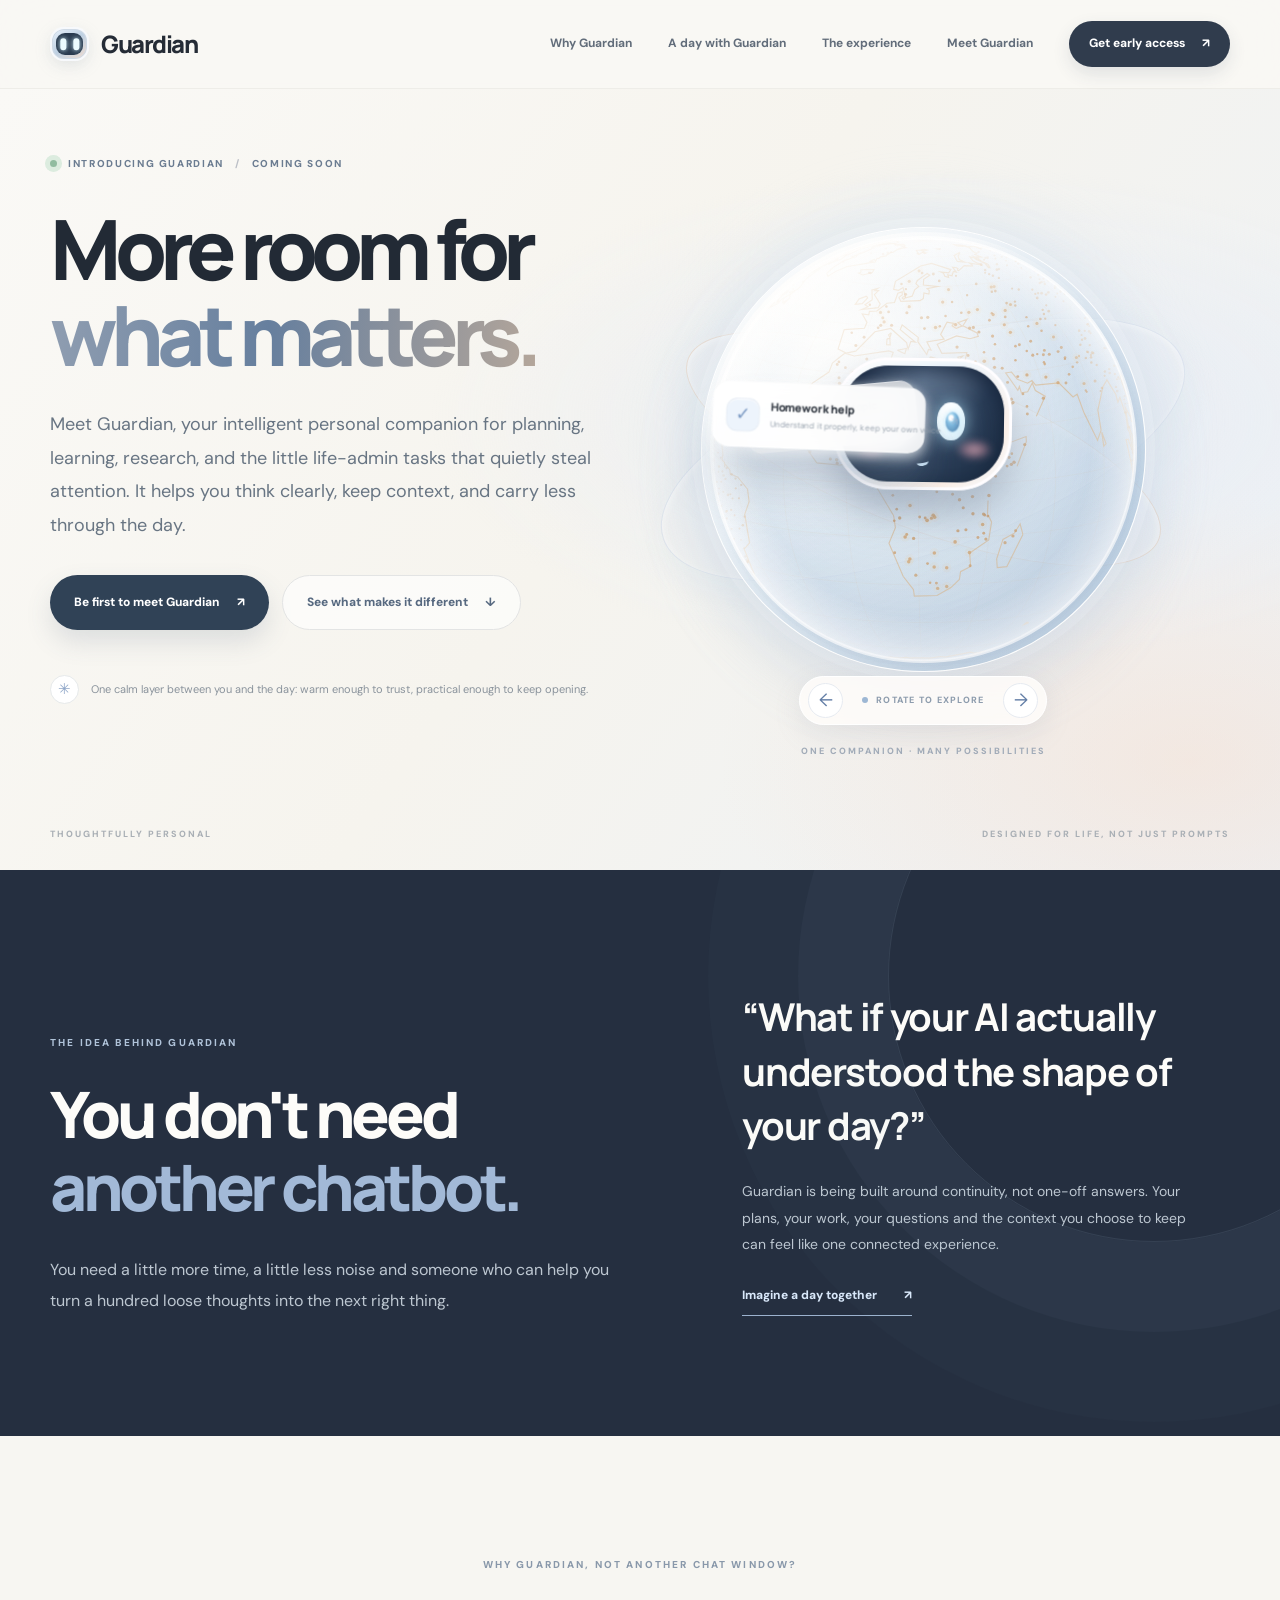
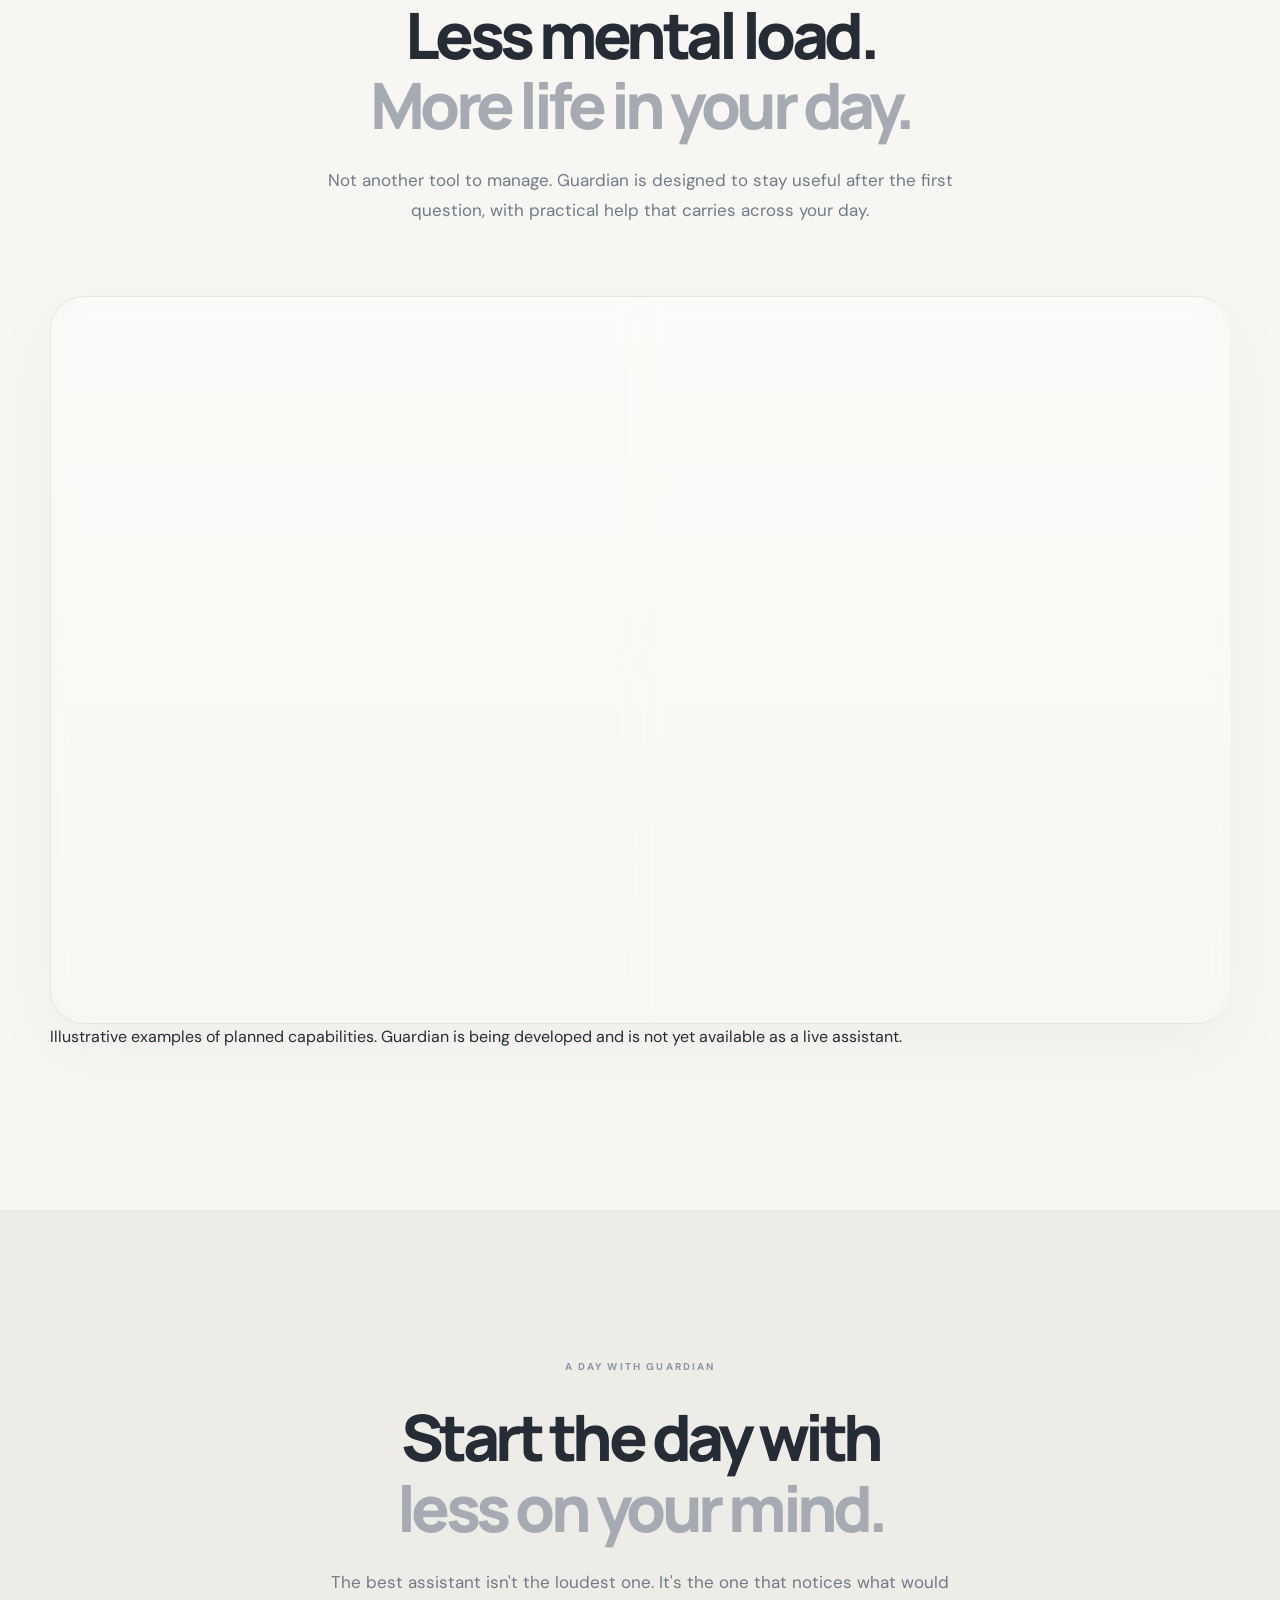
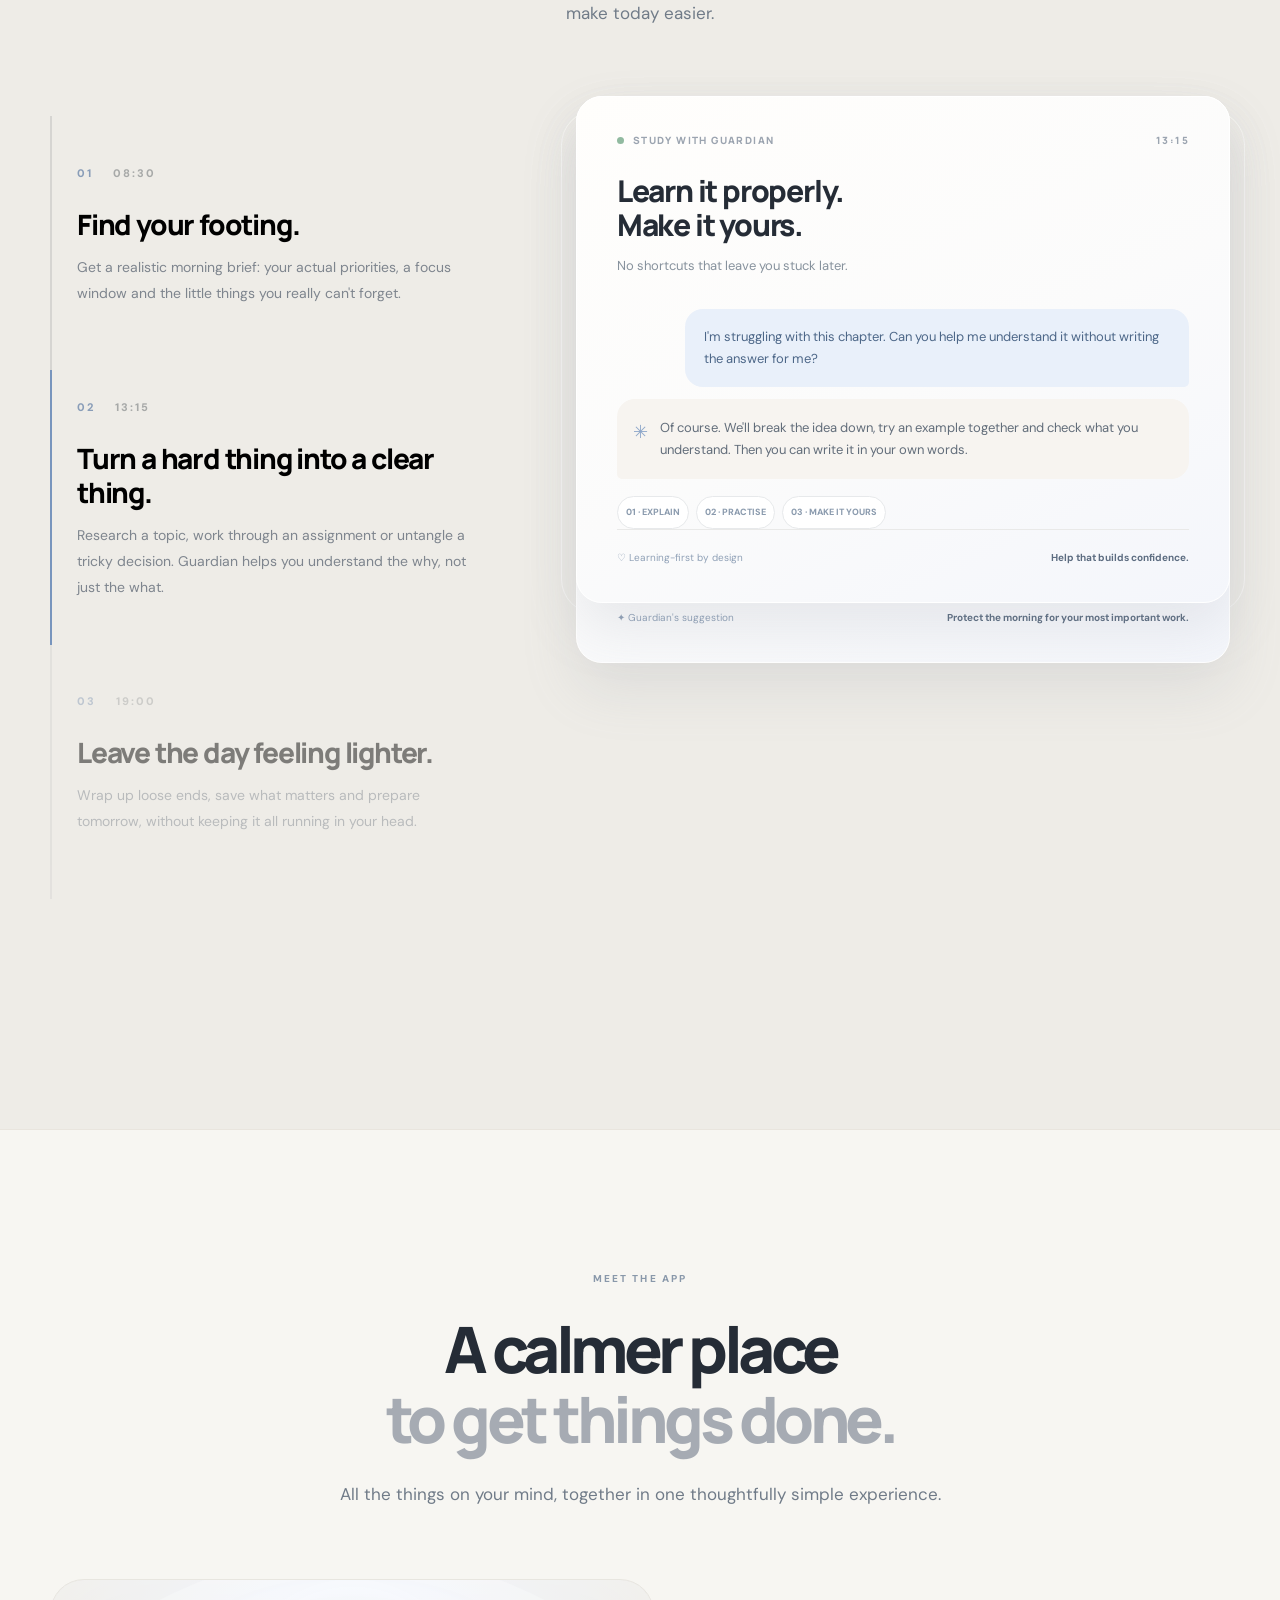
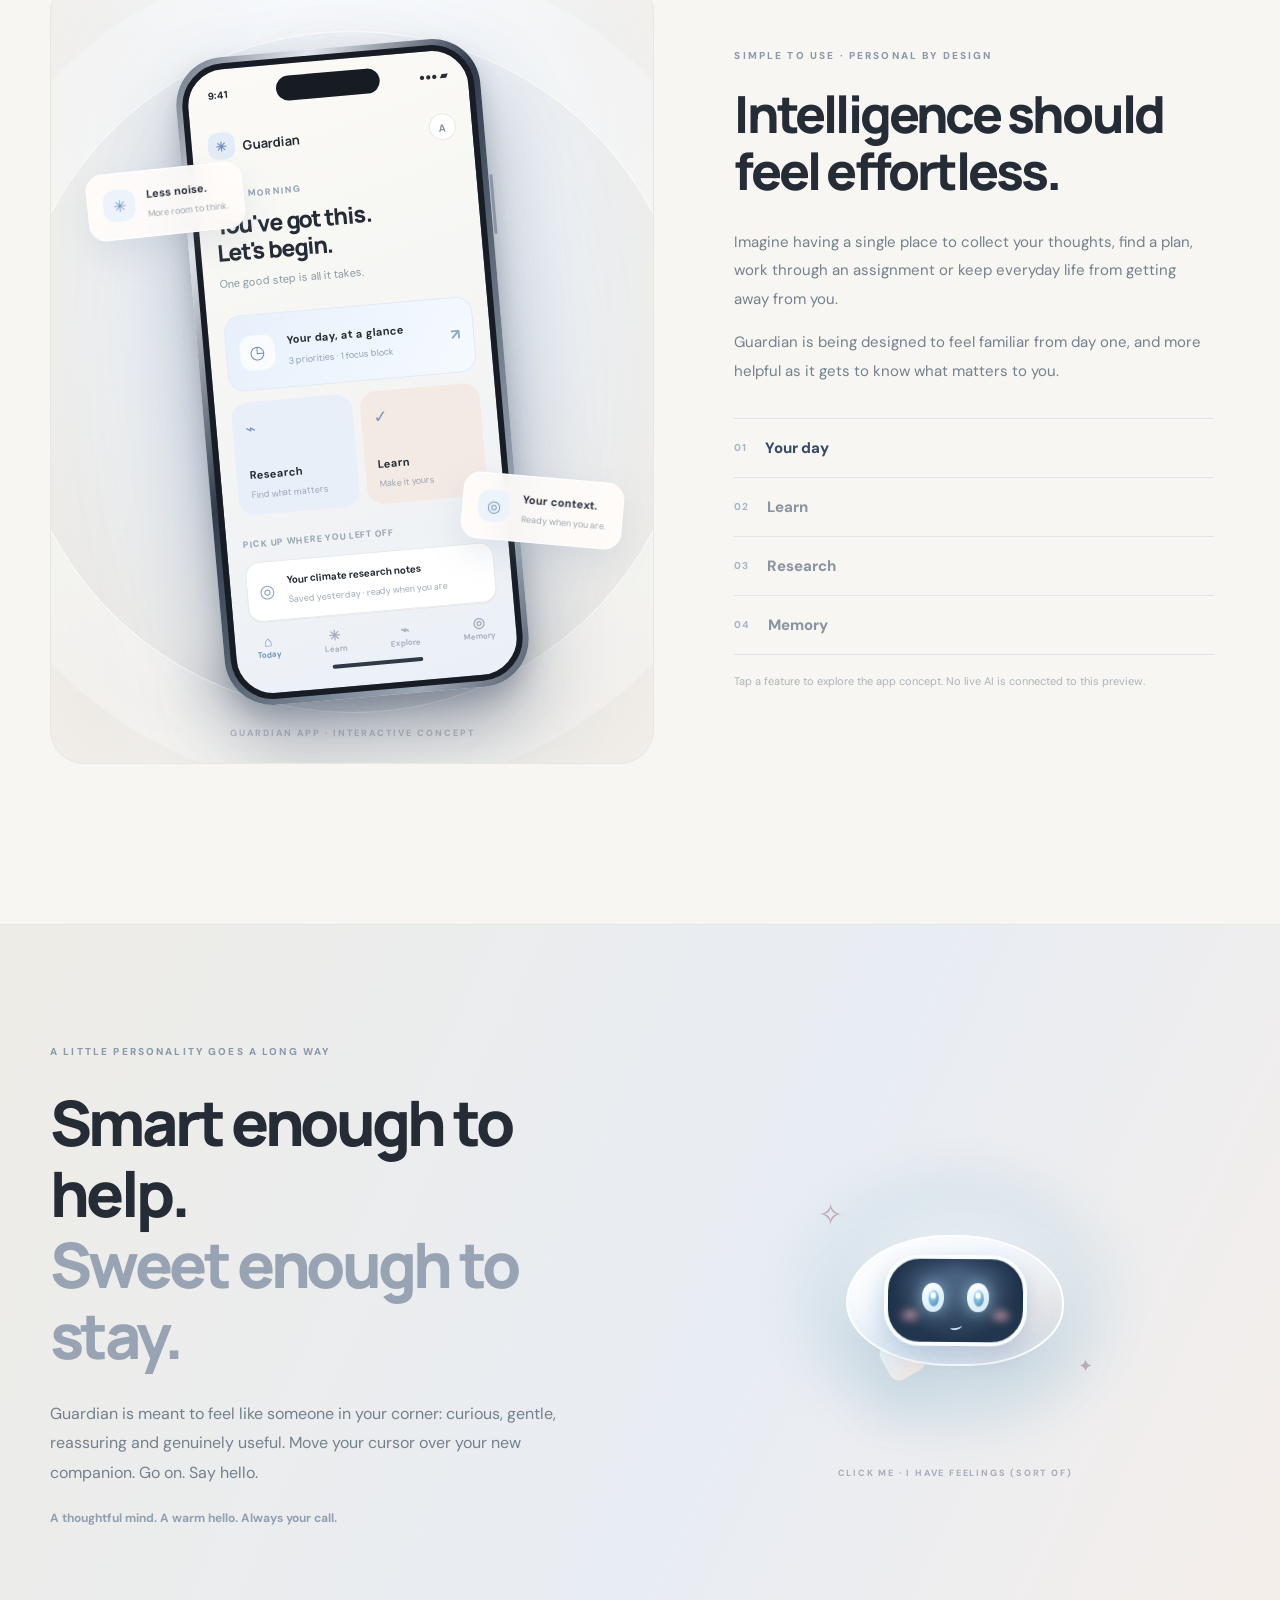
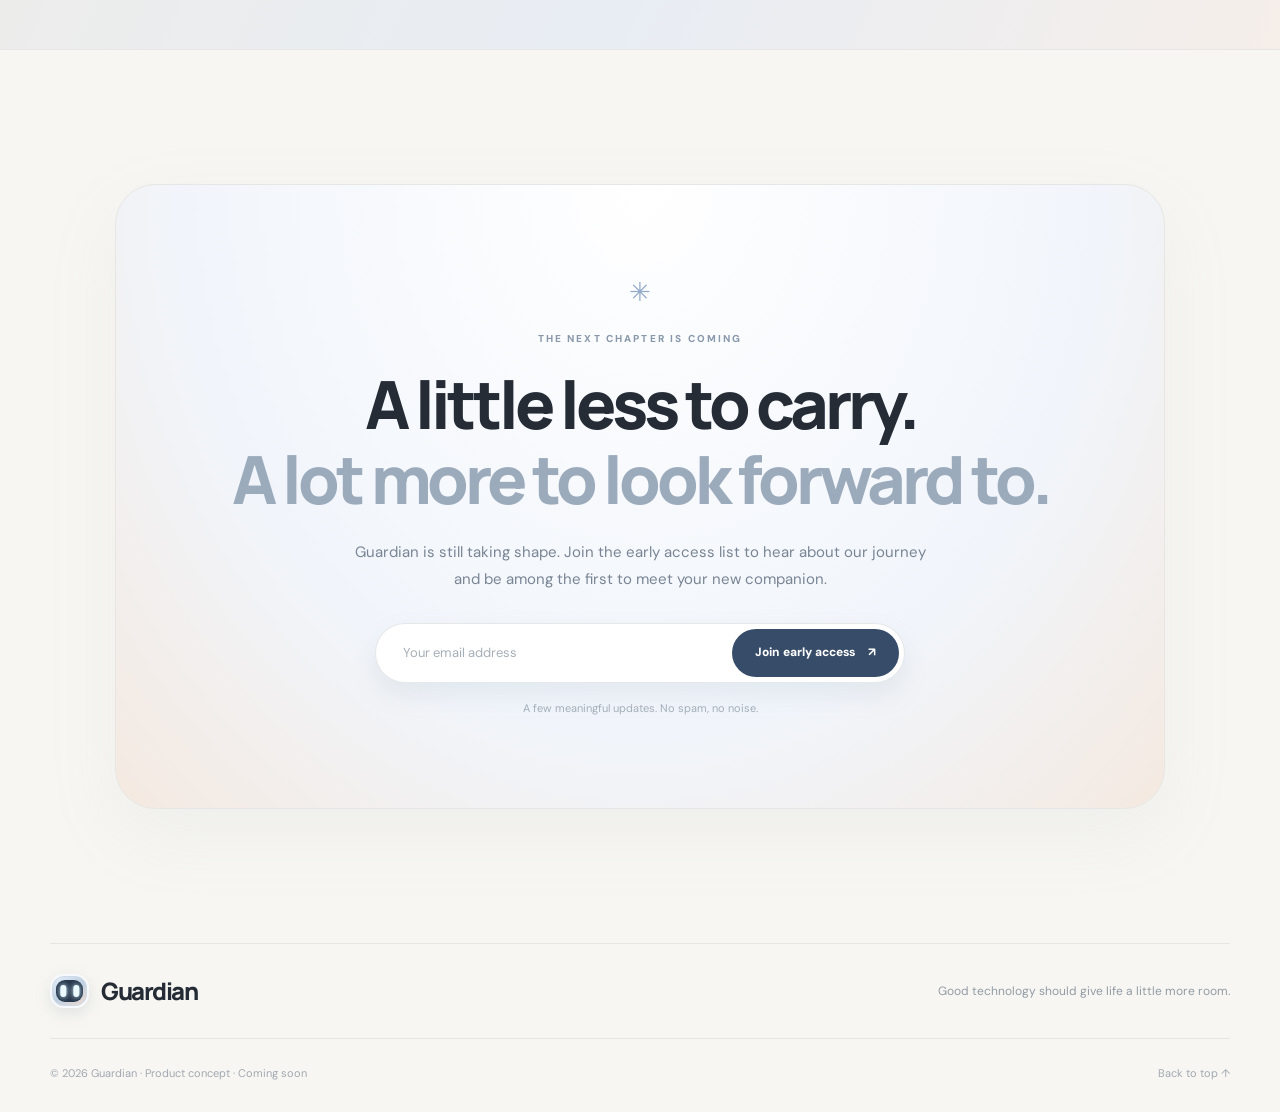
==== commit 972182c3: "Polish Guardian bento benefits and make orbit cards physically animate" ====
--- a/index.html
+++ b/index.html
@@ -63,13 +63,57 @@
     </section>
 
     <section class="value-section section-pad container" aria-labelledby="value-title">
-      <div class="section-heading center reveal-on-scroll"><p class="section-label">WHY GUARDIAN FEELS DIFFERENT</p><h2 id="value-title">Useful in the moments<br><em>that actually matter.</em></h2><p>Guardian should not just answer questions. It should reduce friction across the whole day — helping you focus, remember, learn, and keep moving without feeling like you’re juggling ten tools at once.</p></div>
+      <div class="section-heading center reveal-on-scroll"><p class="section-label">WHY GUARDIAN, NOT ANOTHER CHAT WINDOW?</p><h2 id="value-title">Less mental load.<br><em>More life in your day.</em></h2><p>Not another tool to manage. Guardian is designed to stay useful after the first question, with practical help that carries across your day.</p></div>
       <div class="value-grid">
-        <article class="value-item reveal-on-scroll"><span class="value-count">01 / FOCUS</span><span class="value-icon">◷</span><h3>From overwhelmed<br>to in motion.</h3><p>Turn a vague plan, an overloaded calendar, or a messy to-do list into a day that actually feels doable.</p><div class="value-pills"><span>Morning brief</span><span>Focus window</span><span>Priority reset</span></div><small class="value-note">For the moments when a little structure changes the whole tone of the day.</small></article>
-        <article class="value-item reveal-on-scroll"><span class="value-count">02 / CONTINUITY</span><span class="value-icon">◎</span><h3>Pick up where<br>you left off.</h3><p>Your context should not vanish every time you ask something new. Guardian keeps the thread, so progress feels continuous.</p><div class="value-pills"><span>Saved context</span><span>Fewer repeats</span><span>Smoother flow</span></div><small class="value-note">The value compounds when the companion remembers what matters and drops what does not.</small></article>
-        <article class="value-item reveal-on-scroll"><span class="value-count">03 / LEARNING</span><span class="value-icon">✳</span><h3>Get help.<br>Keep your own mind.</h3><p>From homework to hard topics, Guardian is designed to explain, coach and challenge — without taking over the thinking for you.</p><div class="value-pills"><span>Explain clearly</span><span>Quiz me</span><span>Protect my voice</span></div><small class="value-note">Helpful enough to move you forward, careful enough to keep the learning honest.</small></article>
-        <article class="value-item reveal-on-scroll"><span class="value-count">04 / LIFE ADMIN</span><span class="value-icon">✦</span><h3>Carry less in<br>your head.</h3><p>Loose ends, reminders, quick replies, errands, research notes — Guardian helps keep the small things from becoming mental clutter.</p><div class="value-pills"><span>Quick drafting</span><span>Reminders</span><span>Everyday support</span></div><small class="value-note">Because the little things take up more energy than they should.</small></article>
-      </div>
+        <article class="value-item value-focus reveal-on-scroll">
+          <div class="value-upper"><span class="value-count">01 / FOCUS</span><span class="value-mark" aria-hidden="true">◷</span></div>
+          <h3>Make the day<br>feel doable.</h3>
+          <p>Too much on your mind? Turn your calendar, priorities and loose thoughts into one sensible place to start.</p>
+          <div class="value-art value-focus-art" aria-label="Illustrative focus plan">
+            <div class="mini-art-head"><span class="art-led"></span> Your morning, simplified <span class="art-aside">TODAY</span></div>
+            <div class="art-schedule"><span>09:00</span><strong>Finish your most important task</strong><i>Focus</i></div>
+            <div class="art-schedule"><span>12:30</span><strong>Research your next idea</strong><i>Explore</i></div>
+            <div class="art-schedule muted"><span>17:00</span><strong>Room to breathe</strong><i>Balance</i></div>
+          </div>
+          <span class="value-signoff">Clarity, not another complicated system.</span>
+        </article>
+        <article class="value-item value-continuity reveal-on-scroll">
+          <div class="value-upper"><span class="value-count">02 / CONTINUITY</span><span class="value-mark" aria-hidden="true">◎</span></div>
+          <h3>Never start<br>from zero.</h3>
+          <p>Come back to a project without repeating the whole story. Keep the context you choose, and leave the rest behind.</p>
+          <div class="value-art value-context-art" aria-label="Illustrative continuity example">
+            <div class="context-topline"><span class="context-dot"></span> Yesterday <span>✦</span></div>
+            <div class="context-line">You were exploring a new project idea…</div>
+            <div class="context-connector" aria-hidden="true"></div>
+            <div class="context-resume"><span>↗</span><div><strong>Ready to pick up where we left off?</strong><small>Your notes are right here.</small></div></div>
+          </div>
+          <span class="value-signoff">Less repeating yourself. More momentum.</span>
+        </article>
+        <article class="value-item value-learning reveal-on-scroll">
+          <div class="value-upper"><span class="value-count">03 / LEARNING</span><span class="value-mark" aria-hidden="true">✳</span></div>
+          <h3>Get help.<br>Own the answer.</h3>
+          <p>From homework to big ideas, Guardian is designed to explain, coach and challenge you without doing the thinking for you.</p>
+          <div class="value-art value-learn-art" aria-label="Illustrative learning modes">
+            <div class="learning-question">Let's understand it, not just finish it.</div>
+            <div class="learning-modes"><span>01 <strong>Explain</strong></span><span>02 <strong>Practice</strong></span><span>03 <strong>Check</strong></span></div>
+            <div class="learning-progress"><span></span></div>
+          </div>
+          <span class="value-signoff">An integrity-first companion that builds confidence.</span>
+        </article>
+        <article class="value-item value-life reveal-on-scroll">
+          <div class="value-upper"><span class="value-count">04 / EVERYDAY LIFE</span><span class="value-mark" aria-hidden="true">✦</span></div>
+          <h3>Give your brain<br>some space.</h3>
+          <p>Errands, follow-ups, ideas, messages and all the small things that steal attention. Keep track without keeping score in your head.</p>
+          <div class="value-art value-life-art" aria-label="Illustrative everyday support checklist">
+            <div class="mini-art-head"><span class="art-led"></span> The little things <span class="art-aside">IN HAND</span></div>
+            <div class="life-tick"><span>✓</span> Reply to that important message</div>
+            <div class="life-tick"><span>✓</span> Put the next appointment on your radar</div>
+            <div class="life-tick"><span>✓</span> Save the idea for later</div>
+          </div>
+          <span class="value-signoff">More headspace for everything else.</span>
+        </article>
+      </div>
+      <p class="values-footnote">Illustrative examples of planned capabilities. Guardian is being developed and is not yet available as a live assistant.</p>
     </section>
 
     <section class="day-section" id="day" aria-labelledby="day-title">
@@ -154,4 +198,4 @@
   <script src="assets/world-data.js" defer></script>
   <script src="assets/app.js" defer></script>
 </body>
-</html>+</html>
--- a/assets/styles.css
+++ b/assets/styles.css
@@ -26,4 +26,59 @@
 @media(max-width:1180px){.container{width:min(1120px,calc(100% - 64px))}.nav-links{gap:20px}.hero-grid{grid-template-columns:47% 53%}.hero h1{font-size:clamp(63px,6.3vw,89px);letter-spacing:-5px}.hero-visual{transform:scale(.9);transform-origin:center}.contrast-grid{gap:60px}.app-demo-grid{gap:35px}.floating-interface-a{left:0}.floating-interface-b{right:0}}
 @media(max-width:960px){.nav-shell{height:74px}.nav-links{display:none;position:absolute;top:73px;left:0;right:0;background:#faf9f7f7;border-bottom:1px solid #eae7e2;padding:27px 6%;flex-direction:column;gap:21px;align-items:flex-start;box-shadow:0 18px 25px #8296ab20}.nav-links.is-open{display:flex}.menu-toggle{display:block;margin-left:auto;order:4}.nav-cta{margin-left:auto}.hero-grid{grid-template-columns:1fr;padding-top:75px}.hero-copy{display:flex;align-items:center;flex-direction:column;text-align:center;padding:0}.hero h1{font-size:clamp(66px,9.8vw,96px)}.hero-lead{max-width:620px}.hero-trust{max-width:530px;justify-content:center}.hero-visual{height:570px;transform:scale(1);max-width:640px;margin:0 auto}.hero-bottom-line{padding-bottom:21px}.contrast-grid{grid-template-columns:1fr;gap:50px}.contrast-section{padding:95px 0}.value-grid{grid-template-columns:repeat(3,minmax(0,1fr))}.value-item{padding:30px 18px}.day-grid{grid-template-columns:1fr}.day-steps{display:grid;grid-template-columns:repeat(3,1fr);gap:9px;padding:0}.day-step{min-height:0;padding:18px 13px;border:1px solid #d9d8d6;border-radius:16px}.day-step.is-active{border-color:#91aac8;background:#ffffff88}.day-step h3{font-size:19px}.day-step p{font-size:12px}.day-num{margin-bottom:14px}.day-showcase-sticky{position:relative;top:auto;max-width:690px;margin:0 auto}.day-section{padding:105px 0 95px}.app-demo-grid{grid-template-columns:1fr}.app-demo-stage{max-width:680px;width:100%;margin:auto}.app-demo-copy{max-width:640px;margin:0 auto}.meet-grid{gap:25px}.meet-copy h2{font-size:49px}}
 @media(max-width:640px){.container{width:calc(100% - 34px)}.section-pad{padding-block:85px}.section-heading{margin-bottom:42px}.section-heading h2,.day-heading h2{font-size:clamp(41px,10vw,58px);letter-spacing:-2.9px}.section-heading>p:not(.section-label),.day-heading>p:not(.section-label){font-size:14px;line-height:1.75}.section-label{font-size:9px;margin-bottom:19px}.brand{font-size:21px}.brand-face{width:35px;height:30px}.nav-shell{gap:9px}.nav-cta{padding:11px 12px;font-size:10px}.nav-cta span{margin-left:4px}.hero-grid{padding-top:65px}.eyebrow{font-size:8px;letter-spacing:1px;margin-bottom:28px}.hero h1{font-size:clamp(51px,12vw,70px);letter-spacing:-3.9px;margin-bottom:24px}.hero-lead{font-size:15px;line-height:1.8;max-width:490px}.hero-actions{justify-content:center;gap:10px}.button{min-height:48px;font-size:10px;padding:0 17px;gap:8px}.hero-trust{margin-top:28px;font-size:10px}.hero-visual{height:410px;width:calc(100% + 14px);margin-left:-7px}.orb-shell{width:min(75%,303px)}.orbit-track{width:345px;height:130px}.orbit-two{width:315px;height:115px}.guardian-head{width:126px;height:97px;border-radius:39px;top:46%}.head-inner{border-radius:32px}.eyes{gap:19px;margin-top:-3px}.guardian-head .eye{width:21px;height:28px}.guardian-head .pupil{width:11px;height:16px}.robot-cheek{width:24px;height:14px;bottom:16px}.cheek-left{left:4px}.cheek-right{right:4px}.guardian-mouth{bottom:8px;width:14px;height:6px;border-bottom-width:2px}.orbit-card{min-width:0;width:135px;min-height:49px;gap:5px;padding:7px;border-radius:12px}.orbit-card-a{left:0;top:22px}.orbit-card-b{right:0;top:142px}.orbit-card-c{left:0;bottom:87px}.orbit-card-icon{width:24px;height:24px;font-size:13px;border-radius:8px}.orbit-card strong{font-size:8px}.orbit-card small{font-size:7px;margin-top:2px}.orbit-card-arrow{font-size:7px}.globe-controls{bottom:13px;gap:10px;padding:5px}.globe-controls button{width:28px;height:28px;font-size:14px}.globe-controls>span{font-size:7px;letter-spacing:1px}.hero-visual-caption{display:none}.hero-bottom-line{font-size:7px;letter-spacing:1px}.hero-bottom-line span:last-child{display:none}.contrast-section{padding:78px 0}.contrast-left h2{font-size:47px;letter-spacing:-2.8px}.contrast-left>p:last-child,.contrast-right p{font-size:14px}.contrast-quote{font-size:27px}.value-grid{grid-template-columns:1fr}.value-item{min-height:0;padding:29px 4px 32px!important;border-right:0!important;border-bottom:1px solid var(--line)}.value-item:last-child{border-bottom:0}.value-icon{margin:20px 0}.value-item h3{font-size:22px}.value-item p{max-width:100%}.day-section{padding:84px 0 72px}.day-heading{margin-bottom:43px}.day-steps{grid-template-columns:1fr;gap:8px}.day-step{padding:13px 16px}.day-step h3{font-size:16px;margin-bottom:6px}.day-step p{font-size:11px;line-height:1.5}.day-num{margin-bottom:8px;font-size:9px}.day-showcase-sticky{min-height:0}.story-panel{min-height:476px;padding:23px 18px;border-radius:20px}.story-panel h3{font-size:25px}.story-panel-head{margin-bottom:20px;font-size:9px}.story-panel-sub{font-size:12px}.morning-item{padding:10px 8px;gap:8px}.morning-time{font-size:9px}.morning-item strong{font-size:10px}.morning-item small{font-size:9px}.morning-tag{font-size:7px;padding:4px}.story-panel-foot{font-size:9px}.story-panel-foot b{max-width:54%}.story-user-msg,.story-ai-msg{font-size:11px;padding:13px}.evening-item strong{font-size:11px}.evening-item small{font-size:10px}.app-demo-stage{height:680px;border-radius:24px}.device-frame{transform:rotate(-4deg) scale(.88)}.app-demo-stage:hover .device-frame{transform:rotate(-2deg) scale(.88)}.floating-interface{display:none}.app-stage-caption{font-size:8px}.app-demo-copy h3{font-size:39px;letter-spacing:-1.8px}.app-demo-copy p:not(.concept-note){font-size:14px}.meet-section{padding:79px 0}.meet-grid{grid-template-columns:1fr;gap:12px}.meet-copy h2{font-size:45px;letter-spacing:-2.4px}.meet-copy>p:not(.section-label){font-size:14px}.meet-demo{height:300px}.meet-demo-caption{font-size:8px}.waitlist-section{padding-block:78px}.waitlist-inner{padding:63px 17px;border-radius:26px}.waitlist-inner h2{font-size:39px;letter-spacing:-2.5px}.waitlist-inner>p:not(.section-label,.form-status){font-size:13px}.waitlist-form{background:transparent;border:0;box-shadow:none;border-radius:0;display:grid;gap:10px}.waitlist-form input[type=email]{height:48px;border:1px solid #e4e7eb;background:#fff;border-radius:25px;text-align:center}.waitlist-form button{height:48px;border-radius:25px}.footer-main{align-items:flex-start;flex-direction:column}.footer-meta{font-size:10px;flex-wrap:wrap}}
-@media(prefers-reduced-motion:reduce){*,*:before,*:after{scroll-behavior:auto!important;animation:none!important;transition:none!important}}+@media(prefers-reduced-motion:reduce){*,*:before,*:after{scroll-behavior:auto!important;animation:none!important;transition:none!important}}
+
+
+/* refinement pass: dynamic orbit cards + richer value section */
+.value-grid{grid-template-columns:repeat(2,minmax(0,1fr));border-top:1px solid var(--line);border-left:1px solid var(--line)}
+.value-item{position:relative;display:flex;flex-direction:column;min-height:320px;padding:44px 34px 34px;border-right:1px solid var(--line);border-bottom:1px solid var(--line);background:linear-gradient(180deg,#fcfbf8 0%,#ffffff 100%);transition:transform .24s ease,box-shadow .24s ease,background .24s ease}
+.value-item:hover{transform:translateY(-4px);box-shadow:0 20px 45px rgba(121,137,158,.08);background:linear-gradient(180deg,#ffffff 0%,#f9fafc 100%)}
+.value-item h3{max-width:340px}
+.value-item p{max-width:420px;margin-bottom:18px}
+.value-note{display:block;margin-top:auto;font-size:11px;line-height:1.6;letter-spacing:.3px;color:#96a0ad;font-weight:700}
+.value-icon{width:74px;height:74px;border-radius:24px;display:grid;place-items:center;margin:26px 0 34px;background:linear-gradient(180deg,#edf4fc,#f6f7f2);border:1px solid #e3e7ea;color:#7a99c2;box-shadow:inset 0 1px 0 rgba(255,255,255,.95)}
+.value-item:nth-child(2) .value-icon{background:linear-gradient(180deg,#f7efea,#f8f6f3);color:#b78d75}
+.value-item:nth-child(3) .value-icon{background:linear-gradient(180deg,#eff4eb,#f7faf2);color:#93ad8e}
+.value-item:nth-child(4) .value-icon{background:linear-gradient(180deg,#f3f0fb,#fbfbfd);color:#9a90b9}
+
+.orbit-card{left:var(--card-x,50%);top:var(--card-y,50%);transform:translate(-50%,-50%) rotate(var(--card-rotate,0deg)) scale(var(--card-scale,1));opacity:var(--card-opacity,1);transform-origin:center;will-change:transform,left,top,opacity;transition:left .34s cubic-bezier(.2,.8,.2,1),top .34s cubic-bezier(.2,.8,.2,1),transform .34s cubic-bezier(.2,.8,.2,1),opacity .3s ease,box-shadow .25s ease,background .25s ease}
+.orbit-card-a,.orbit-card-b,.orbit-card-c{left:auto;right:auto;top:auto;bottom:auto}
+.orbit-card:hover{box-shadow:0 20px 48px rgba(120,141,167,.24),0 3px 10px rgba(255,255,255,.9);background:white;--card-scale:calc(var(--card-scale,1) + 0.018)}
+.orbit-card:hover .orbit-card-arrow{transform:translateX(2px)}
+.orbit-card-arrow{transition:transform .2s ease}
+
+@media(max-width:960px){.value-grid{grid-template-columns:repeat(2,minmax(0,1fr))}.value-item{padding:34px 24px;min-height:286px}}
+@media(max-width:640px){.value-grid{grid-template-columns:1fr;border-left:0}.value-item{min-height:0;padding:30px 4px 34px!important;border-right:0}.value-item:hover{transform:none;box-shadow:none}.value-note{font-size:10px}.orbit-card{width:140px;max-width:140px}}
+
+
+/* final premium pass */
+.hero-copy{padding-top:26px}
+.hero-lead{max-width:640px}
+.hero-trust{max-width:540px}
+.hero-bottom-line{padding-top:18px}
+.value-section{padding-top:122px}
+.value-section .section-heading{max-width:860px;margin-inline:auto 0 58px}
+.value-section .section-heading p:last-child{max-width:700px;margin-inline:auto}
+.value-grid{gap:0;border-top:1px solid var(--line);border-left:1px solid var(--line);background:linear-gradient(180deg,#fbfaf8,#f8f7f3);border-radius:34px;overflow:hidden;box-shadow:0 24px 60px rgba(132,141,154,.07)}
+.value-item{position:relative;display:flex;flex-direction:column;min-height:342px;padding:42px 34px 30px;border-right:1px solid var(--line);border-bottom:1px solid var(--line);background:linear-gradient(180deg,rgba(255,255,255,.72) 0%,rgba(255,255,255,.92) 100%);backdrop-filter:blur(8px);transition:transform .28s ease,box-shadow .28s ease,background .28s ease}
+.value-item:hover{transform:translateY(-5px);background:linear-gradient(180deg,#ffffff 0%,#fcfcfb 100%);box-shadow:0 18px 40px rgba(127,139,156,.10)}
+.value-count{color:#a2adb8}
+.value-icon{width:76px;height:76px;margin:24px 0 32px;border-radius:24px;box-shadow:inset 0 1px 0 rgba(255,255,255,.95),0 10px 22px rgba(150,160,173,.08)}
+.value-item h3{max-width:355px}
+.value-item p{max-width:420px;margin:0 0 18px}
+.value-pills{display:flex;flex-wrap:wrap;gap:8px;margin:2px 0 16px}
+.value-pills span{display:inline-flex;align-items:center;height:30px;padding:0 12px;border-radius:999px;border:1px solid #e5e8ec;background:#f9fbfd;color:#7d8793;font-size:10px;font-weight:800;letter-spacing:.4px;text-transform:uppercase}
+.value-note{display:block;margin-top:auto;font-size:11px;line-height:1.7;color:#97a2ae;font-weight:700;max-width:380px}
+.orb-aura{filter:blur(22px)}
+.orbit-track{border-color:#d4deeb9a;box-shadow:inset 0 2px 9px #fff8,0 10px 30px rgba(220,233,237,.28)}
+.orbit-two{border-color:#e7d3c19c}
+.orbit-card{max-width:208px;background:rgba(255,252,249,.84);border:1px solid rgba(255,255,255,.92);box-shadow:0 var(--card-shadow-y,24px) 38px rgba(121,141,165,.18),0 4px 12px rgba(255,255,255,.78);filter:blur(var(--card-blur,0));backdrop-filter:blur(18px) saturate(118%)}
+.orbit-card.is-back{pointer-events:auto}
+.orbit-card.is-front{background:rgba(255,255,255,.93);box-shadow:0 var(--card-shadow-y,24px) 44px rgba(118,139,165,.22),0 4px 14px rgba(255,255,255,.88)}
+.orbit-card strong{font-size:11px}
+.orbit-card small{font-size:8px;line-height:1.35}
+.orbit-card-icon{box-shadow:inset 0 1px 0 rgba(255,255,255,.95)}
+.globe-controls{bottom:34px}
+.day-heading p:last-child{max-width:650px}
+@media(max-width:960px){.value-grid{grid-template-columns:repeat(2,minmax(0,1fr))}.value-item{min-height:300px;padding:34px 24px 28px}.orbit-card{max-width:188px}.globe-controls{bottom:24px}}
+@media(max-width:640px){.value-section{padding-top:88px}.value-grid{border-left:0;border-radius:26px}.value-item{padding:30px 18px 28px!important;min-height:0}.value-pills span{height:28px;padding:0 10px;font-size:9px}.value-note{font-size:10px}.orbit-card{max-width:140px}.globe-controls{bottom:12px}}
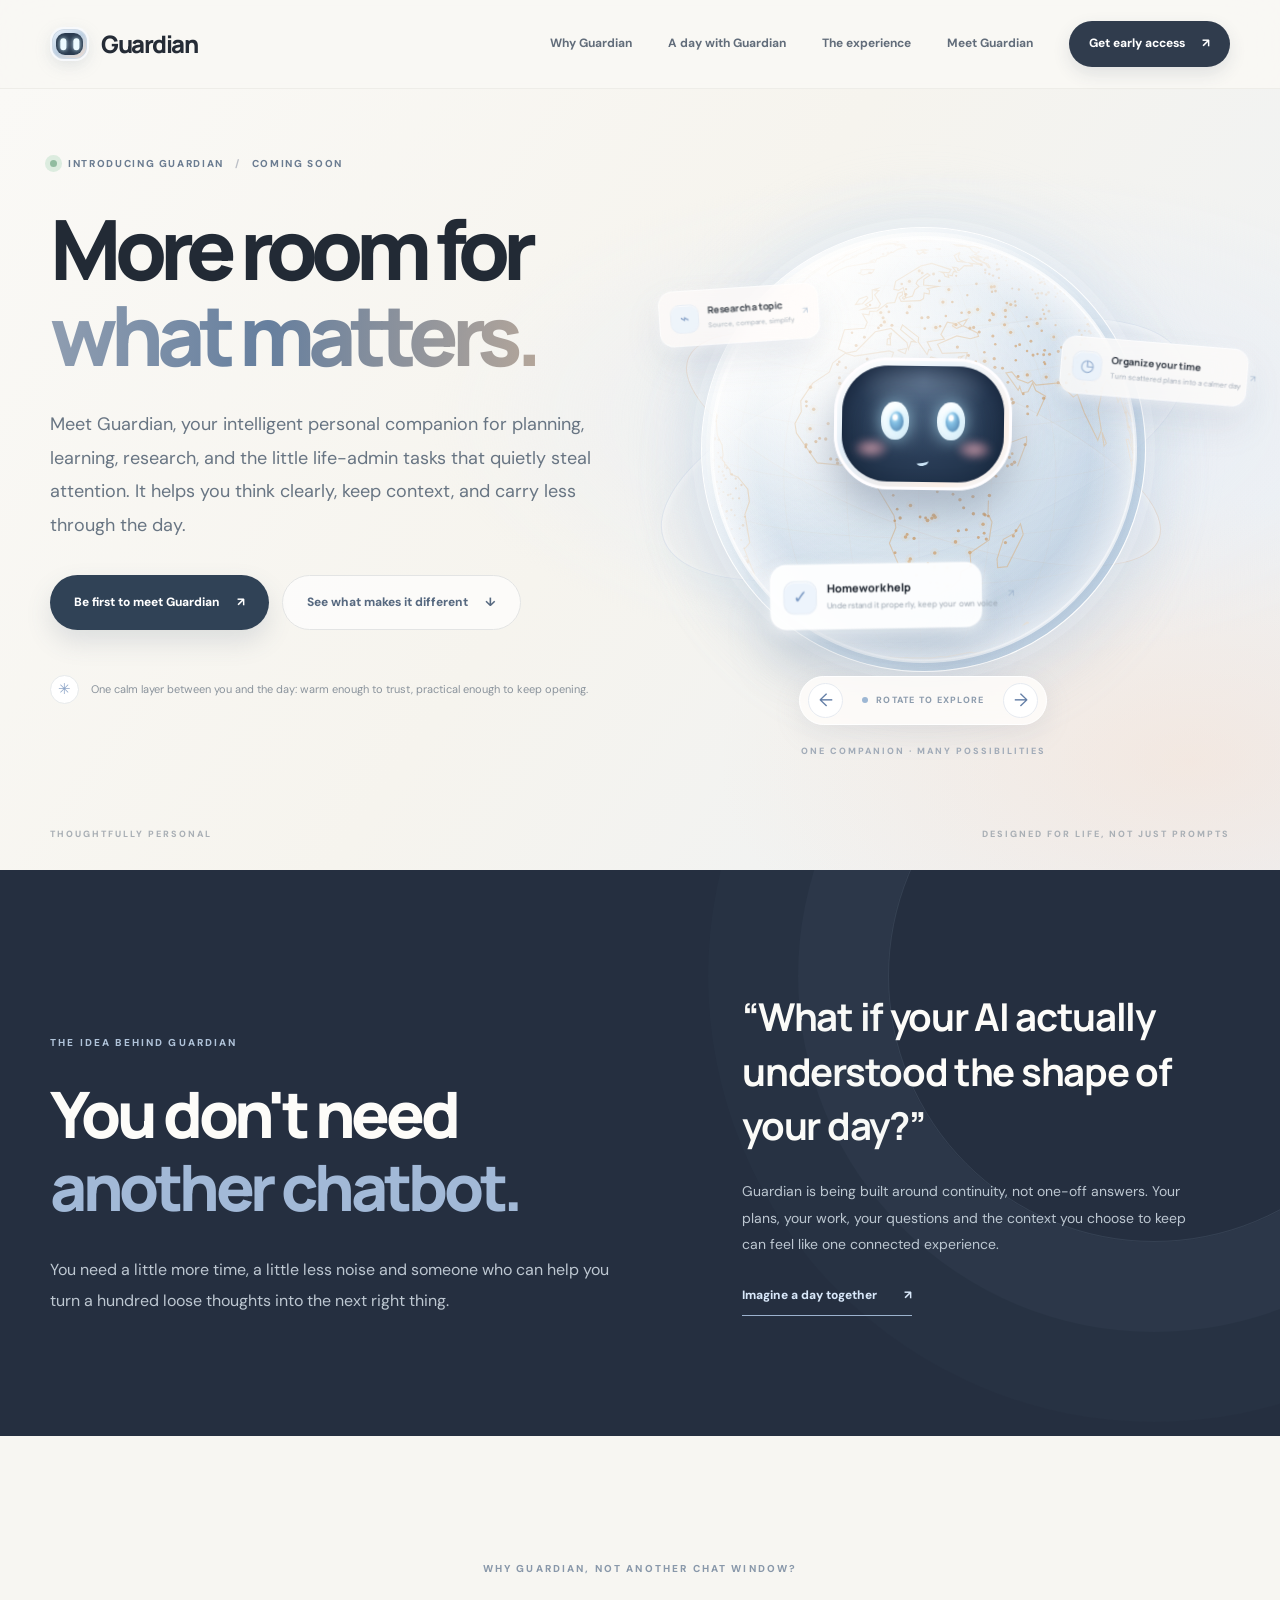
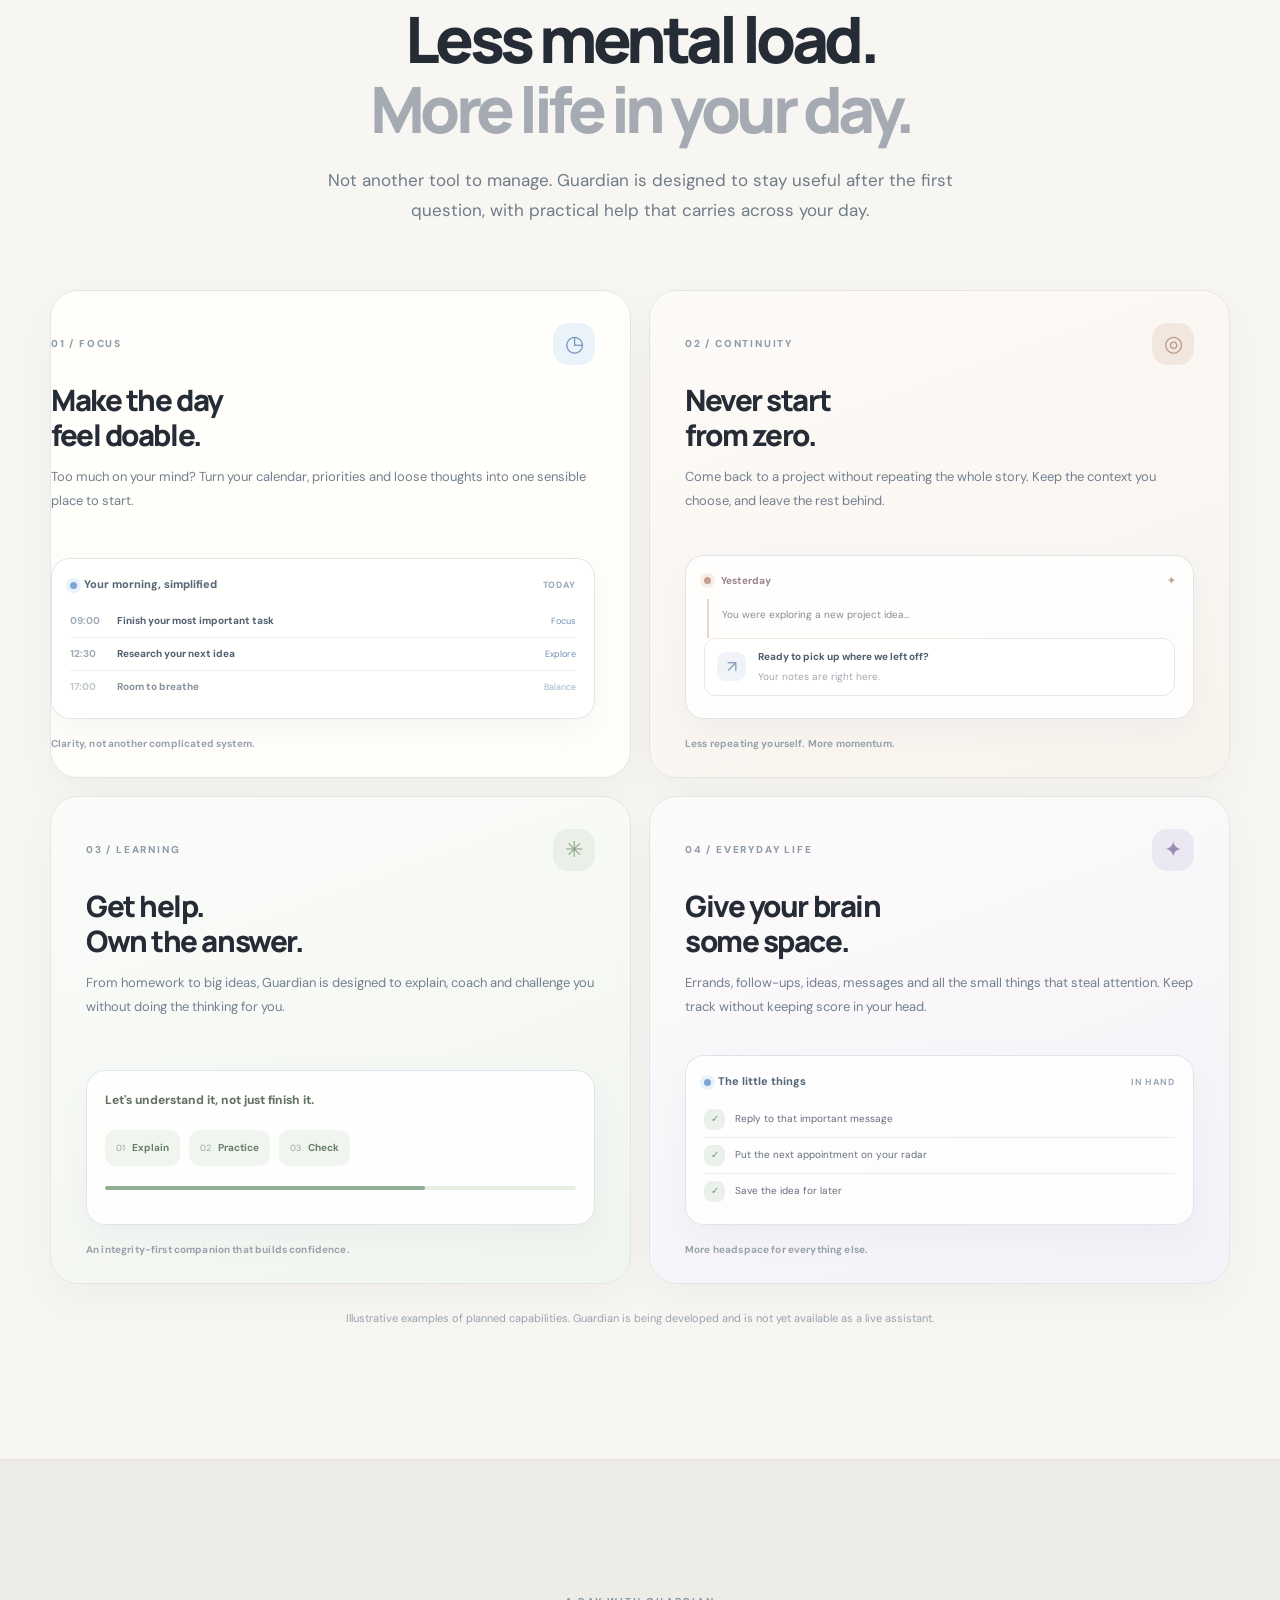
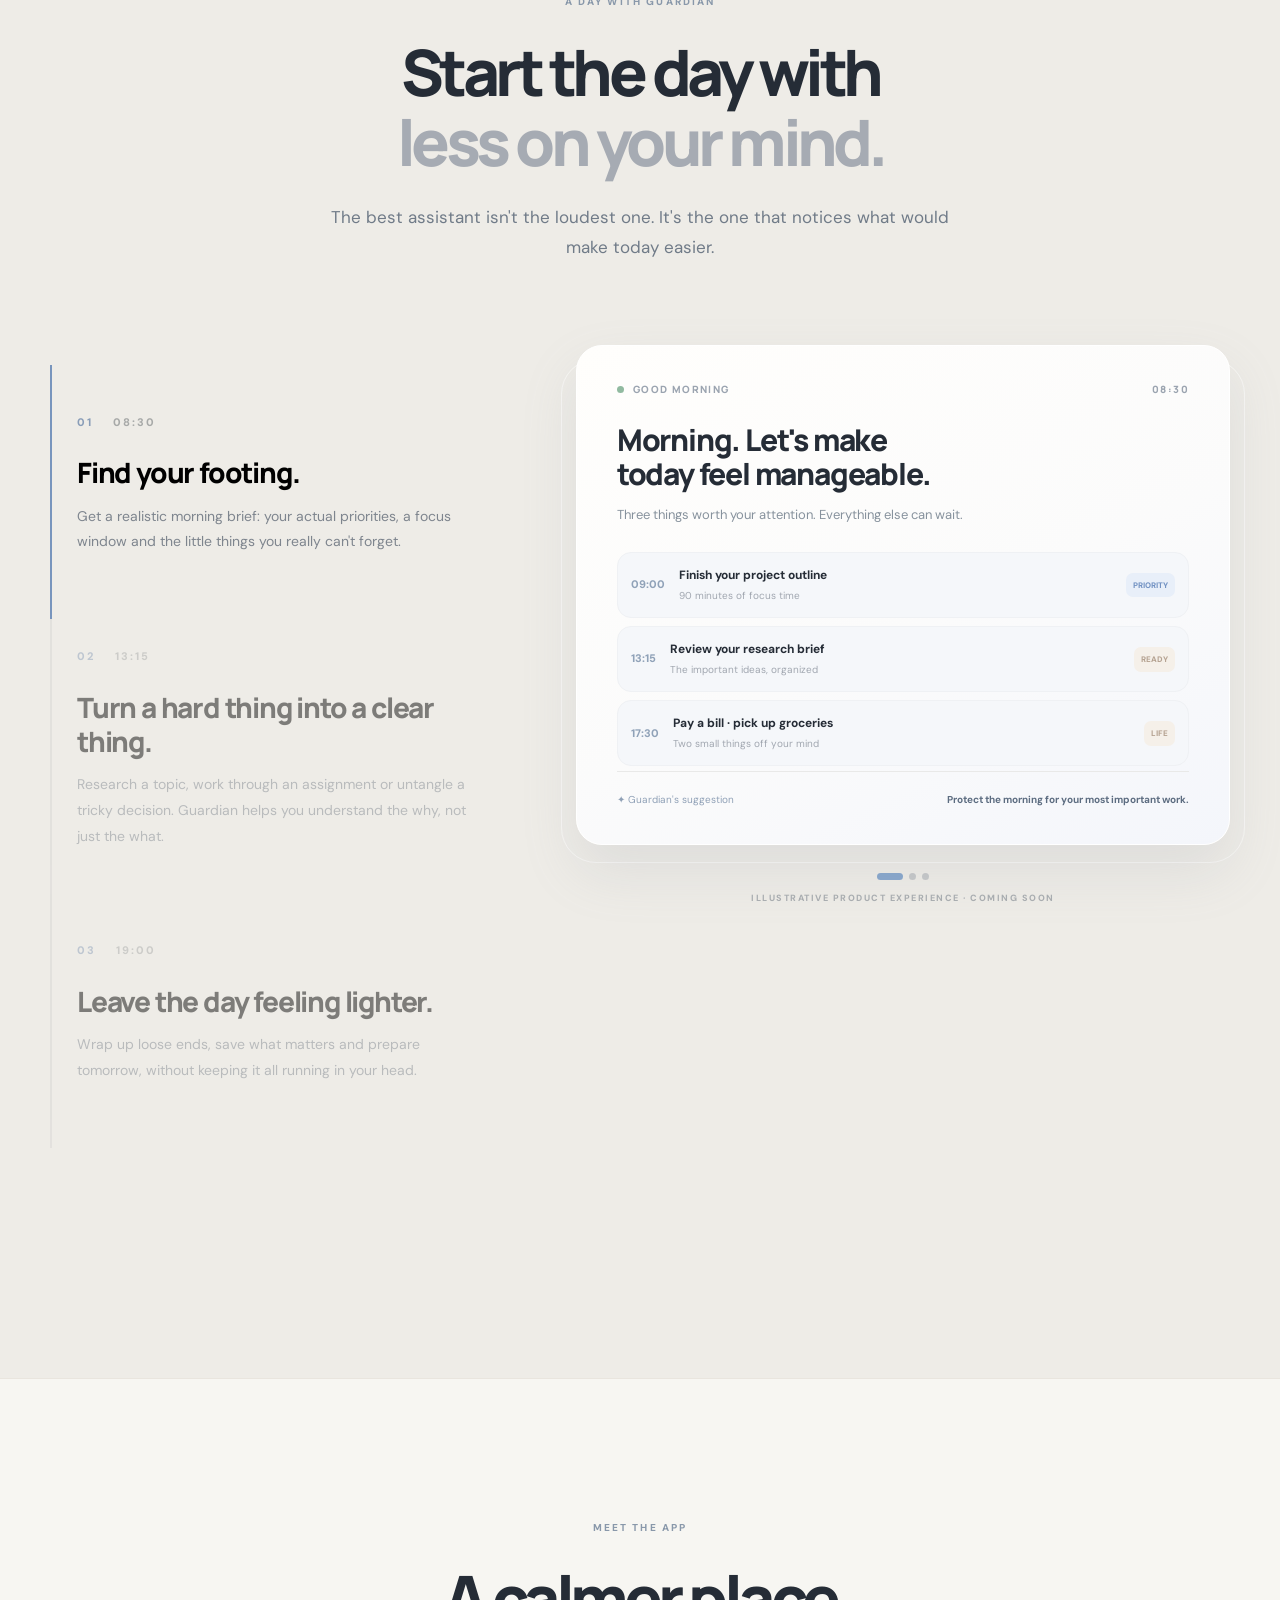
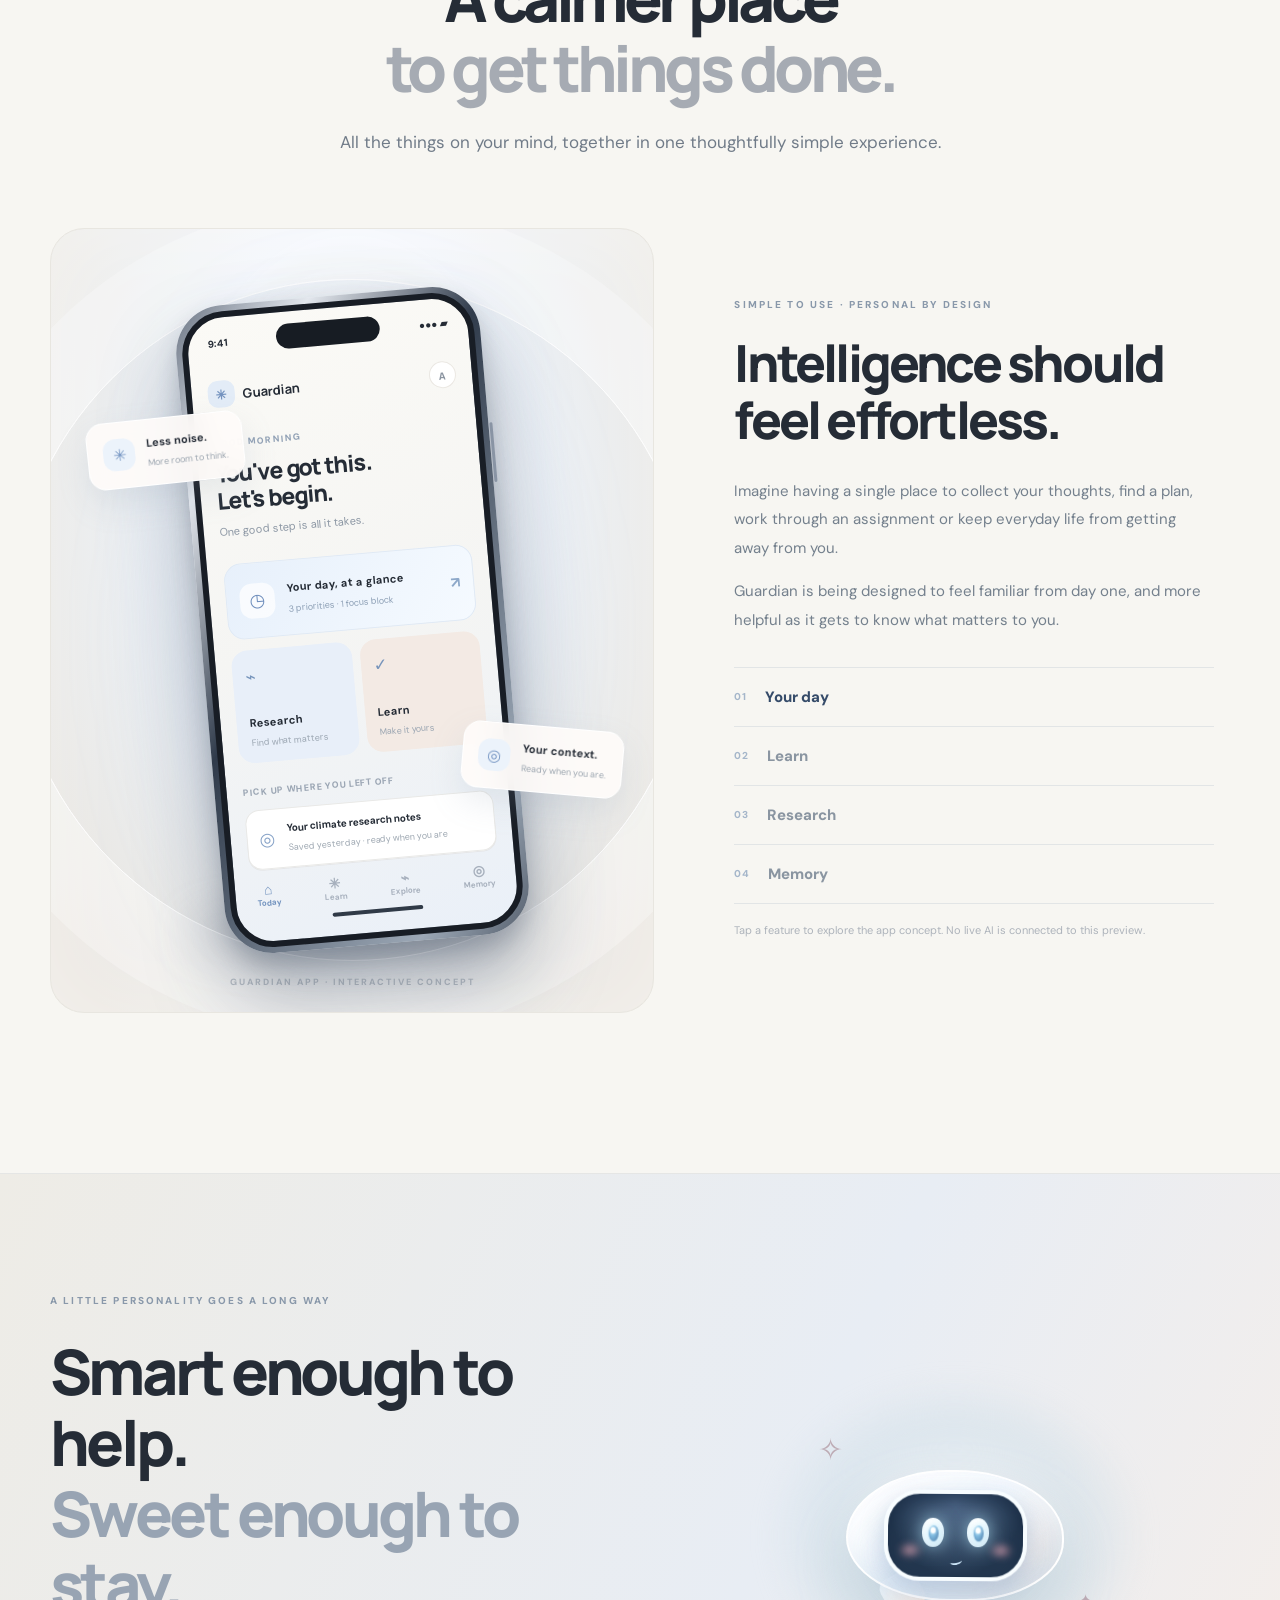
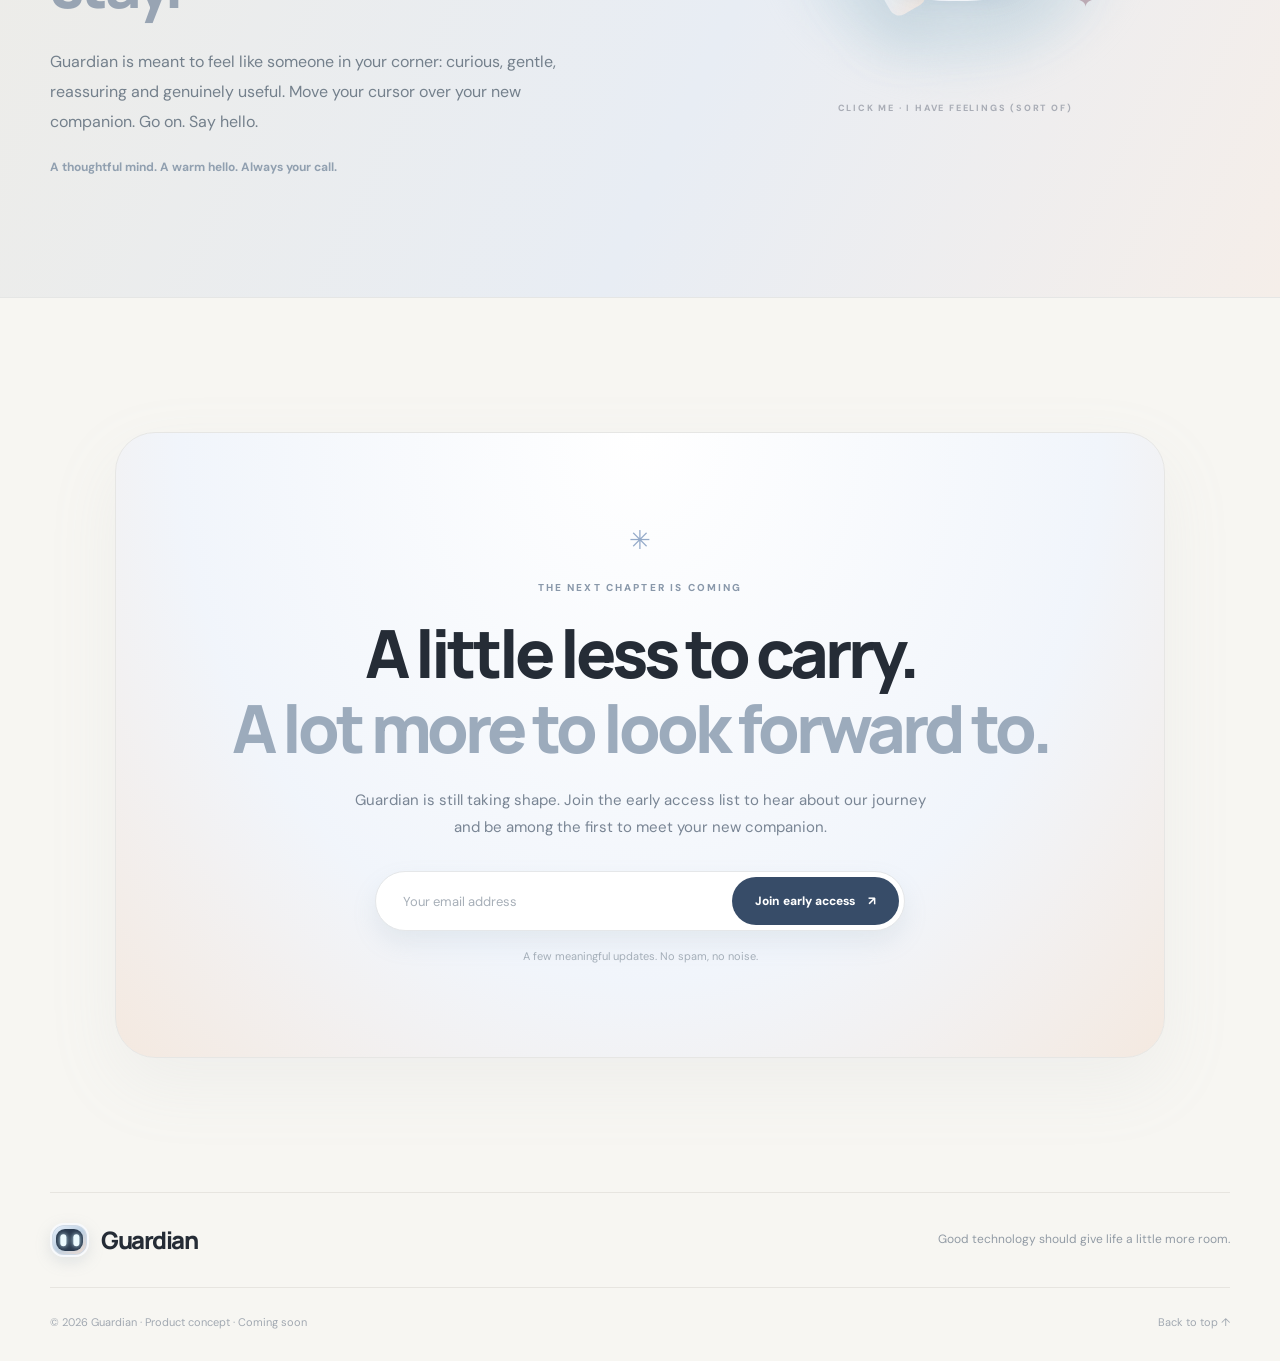
==== commit 9b5ff617: "Make capability cards orbit physically; redesign Guardian value experiences" ====
--- a/index.html
+++ b/index.html
@@ -198,4 +198,4 @@
   <script src="assets/world-data.js" defer></script>
   <script src="assets/app.js" defer></script>
 </body>
-</html>
+</html>
--- a/assets/styles.css
+++ b/assets/styles.css
@@ -81,4 +81,90 @@
 .globe-controls{bottom:34px}
 .day-heading p:last-child{max-width:650px}
 @media(max-width:960px){.value-grid{grid-template-columns:repeat(2,minmax(0,1fr))}.value-item{min-height:300px;padding:34px 24px 28px}.orbit-card{max-width:188px}.globe-controls{bottom:24px}}
-@media(max-width:640px){.value-section{padding-top:88px}.value-grid{border-left:0;border-radius:26px}.value-item{padding:30px 18px 28px!important;min-height:0}.value-pills span{height:28px;padding:0 10px;font-size:9px}.value-note{font-size:10px}.orbit-card{max-width:140px}.globe-controls{bottom:12px}}+@media(max-width:640px){.value-section{padding-top:88px}.value-grid{border-left:0;border-radius:26px}.value-item{padding:30px 18px 28px!important;min-height:0}.value-pills span{height:28px;padding:0 10px;font-size:9px}.value-note{font-size:10px}.orbit-card{max-width:140px}.globe-controls{bottom:12px}}
+
+/* Guardian orbital choreography — cards are physical objects, not text slides. */
+.hero-visual{isolation:isolate}
+.orbit-card,.orbit-card-a,.orbit-card-b,.orbit-card-c{
+  left:var(--card-x,50%)!important;top:var(--card-y,50%)!important;
+  right:auto!important;bottom:auto!important;
+  transform:translate3d(-50%,-50%,0) rotate(var(--card-rotate,0deg)) scale(var(--card-scale,1))!important;
+  transform-origin:center center;
+  opacity:var(--card-opacity,1);
+  transition:opacity .15s ease,background .25s ease,box-shadow .25s ease;
+  will-change:transform,left,top;
+  filter:blur(var(--card-blur,0));
+}
+.orbit-card:hover,.orbit-card-a:hover,.orbit-card-b:hover,.orbit-card-c:hover{
+  transform:translate3d(-50%,-50%,0) rotate(var(--card-rotate,0deg)) scale(var(--card-scale,1))!important;
+  filter:blur(0);
+  background:rgba(255,255,255,.96)
+}
+.orbit-card.orbit-refresh{opacity:0!important;transition:opacity .15s ease!important}
+.hero-visual.dragging .orbit-card{cursor:grabbing}
+.globe-controls{z-index:20}
+.guardian-head{z-index:15}
+
+/* A more editorial, tactile bento system: outcomes and proof in each tile. */
+.value-section{padding-top:126px;padding-bottom:132px}
+.value-section .section-heading{max-width:850px;margin:0 auto 64px}
+.value-section .section-heading>p:not(.section-label){max-width:630px;margin:20px auto 0;line-height:1.8}
+.value-grid{display:grid;grid-template-columns:repeat(2,minmax(0,1fr));gap:18px;background:transparent;border:0;border-radius:0;overflow:visible;box-shadow:none}
+.value-item{position:relative;min-height:535px;display:flex;flex-direction:column;padding:32px 35px 25px;border:1px solid #e5e6e4!important;border-radius:28px;background:#fffefa;box-shadow:0 16px 38px rgba(101,116,132,.055);overflow:hidden;transform:none;transition:box-shadow .35s,transform .35s,border-color .35s}
+.value-item:hover{transform:translateY(-5px);box-shadow:0 26px 52px rgba(101,116,132,.11);background:#fffefa;border-color:#dce4ec!important}
+.value-upper{display:flex;align-items:center;justify-content:space-between;gap:20px;margin-bottom:18px}
+.value-count{font-size:10px;letter-spacing:1.8px;font-weight:800;color:#8d9ba9}
+.value-mark{display:grid;place-items:center;width:42px;height:42px;border-radius:15px;background:#eaf2fa;color:#7296c1;font-size:22px}
+.value-item:nth-child(2){background:linear-gradient(160deg,#fdfbf8,#f8f3ed)}
+.value-item:nth-child(2) .value-mark{background:#f2e7df;color:#bc9983}
+.value-item:nth-child(3){background:linear-gradient(160deg,#fbfcfa,#f1f5ef)}
+.value-item:nth-child(3) .value-mark{background:#eaf0e7;color:#8ca586}
+.value-item:nth-child(4){background:linear-gradient(160deg,#fdfbfa,#f4f2f8)}
+.value-item:nth-child(4) .value-mark{background:#ebe7f3;color:#998bb2}
+.value-item h3{font-size:clamp(29px,2.3vw,35px);letter-spacing:-1.45px;line-height:1.18;margin:0 0 13px;max-width:none}
+.value-item p{font-size:13px;line-height:1.8;color:#728090;max-width:470px;margin:0 0 25px}
+.value-art{margin-top:auto;border:1px solid rgba(220,228,233,.9);border-radius:19px;padding:17px 18px 15px;background:rgba(255,255,255,.82);box-shadow:0 12px 30px rgba(124,142,164,.07);min-height:154px}
+.mini-art-head{display:flex;align-items:center;gap:7px;font-weight:800;color:#566779;font-size:11px;margin-bottom:11px}
+.art-led,.context-dot{width:7px;height:7px;display:inline-block;background:#7fa5d0;border-radius:50%;box-shadow:0 0 0 4px #e9f2fb}
+.art-aside{margin-left:auto;color:#9da9b8;font-weight:800;font-size:9px;letter-spacing:.9px}
+.art-schedule{display:flex;align-items:center;gap:10px;padding:8px 0;border-bottom:1px solid #edf0f2}
+.art-schedule:last-child{border:0}
+.art-schedule>span{color:#a1adba;font-size:10px;font-weight:800;flex:0 0 37px}
+.art-schedule strong{color:#526171;font-size:10px;font-weight:750;white-space:normal}
+.art-schedule i{font-style:normal;font-size:9px;color:#7291b5;margin-left:auto}
+.art-schedule.muted{opacity:.68}
+.value-context-art{min-height:164px}
+.context-topline{display:flex;align-items:center;gap:10px;font-size:10px;color:#9a8790;font-weight:800}
+.context-topline>span:last-child{margin-left:auto;color:#c1a79a}
+.context-dot{background:#c3a090;box-shadow:0 0 0 4px #f6eee7}
+.context-line{border-left:2px solid #e7d7cb;padding:8px 0 4px 13px;margin:10px 0 0 3px;color:#8b8a90;font-size:10px}
+.context-connector{width:2px;height:11px;background:#e7d7cb;margin-left:3px}
+.context-resume{display:flex;align-items:center;gap:12px;padding:10px 12px;border:1px solid #eae7e1;border-radius:12px;background:#fff}
+.context-resume>span{width:29px;height:29px;display:grid;place-items:center;border-radius:9px;background:#f0f3f8;color:#8297b6}
+.context-resume strong{display:block;color:#505d6c;font-size:10px}
+.context-resume small{display:block;font-size:10px;color:#a2a8ae;margin-top:4px}
+.value-learn-art{min-height:155px}
+.learning-question{font-size:12px;color:#617165;font-weight:800;margin:3px 0 20px}
+.learning-modes{display:flex;gap:9px;flex-wrap:wrap}
+.learning-modes>span{display:inline-flex;gap:7px;align-items:center;padding:10px 11px;border-radius:11px;background:#f1f5ef;color:#9aa89a;font-size:9px}
+.learning-modes strong{color:#657f66;font-size:10px}
+.learning-progress{height:4px;border-radius:7px;background:#e7eee4;margin-top:20px}
+.learning-progress>span{display:block;width:68%;height:100%;border-radius:7px;background:#8fae93}
+.value-life-art{min-height:155px}
+.life-tick{display:flex;gap:10px;align-items:center;font-size:10px;color:#656d7c;padding:7px 0;border-bottom:1px solid #ececf0}
+.life-tick:last-child{border:0}
+.life-tick span{width:21px;height:21px;border-radius:8px;display:grid;place-items:center;background:#eaf1ea;color:#6f957b;flex-shrink:0}
+.value-signoff{display:block;margin-top:17px;font-weight:700;font-size:10px;letter-spacing:.15px;color:#98a2ab}
+.values-footnote{text-align:center;font-size:11px;color:#9aa4ae;line-height:1.65;margin:25px auto 0}
+@media(max-width:980px){.value-grid{gap:14px}.value-item{padding:27px 23px;min-height:550px}.value-item h3{font-size:27px}.value-art{padding:13px 12px}}
+@media(max-width:700px){.value-section{padding-block:84px}.value-section .section-heading{margin-bottom:34px}.value-grid{grid-template-columns:1fr;gap:13px}.value-item{padding:25px 22px!important;min-height:0}.value-item h3{font-size:29px}.value-art{margin-top:6px}.value-signoff{margin-top:15px}.values-footnote{max-width:300px}.orbit-card{max-width:144px}.orbit-card strong{font-size:9px}.orbit-card small{font-size:7px}}
+@media(prefers-reduced-motion:reduce){.orbit-card{transition:none!important}.value-item:hover{transform:none}}
+
+/* Layout QC: editorial cards should use their entire interior width. */
+.value-item{align-items:stretch;min-height:488px}
+.value-upper{width:100%}
+.value-art{width:100%;box-sizing:border-box}
+.value-item h3{max-width:100%}
+.value-item p{max-width:100%}
+.value-signoff{max-width:100%}
+@media(max-width:700px){.value-item{min-height:0}}
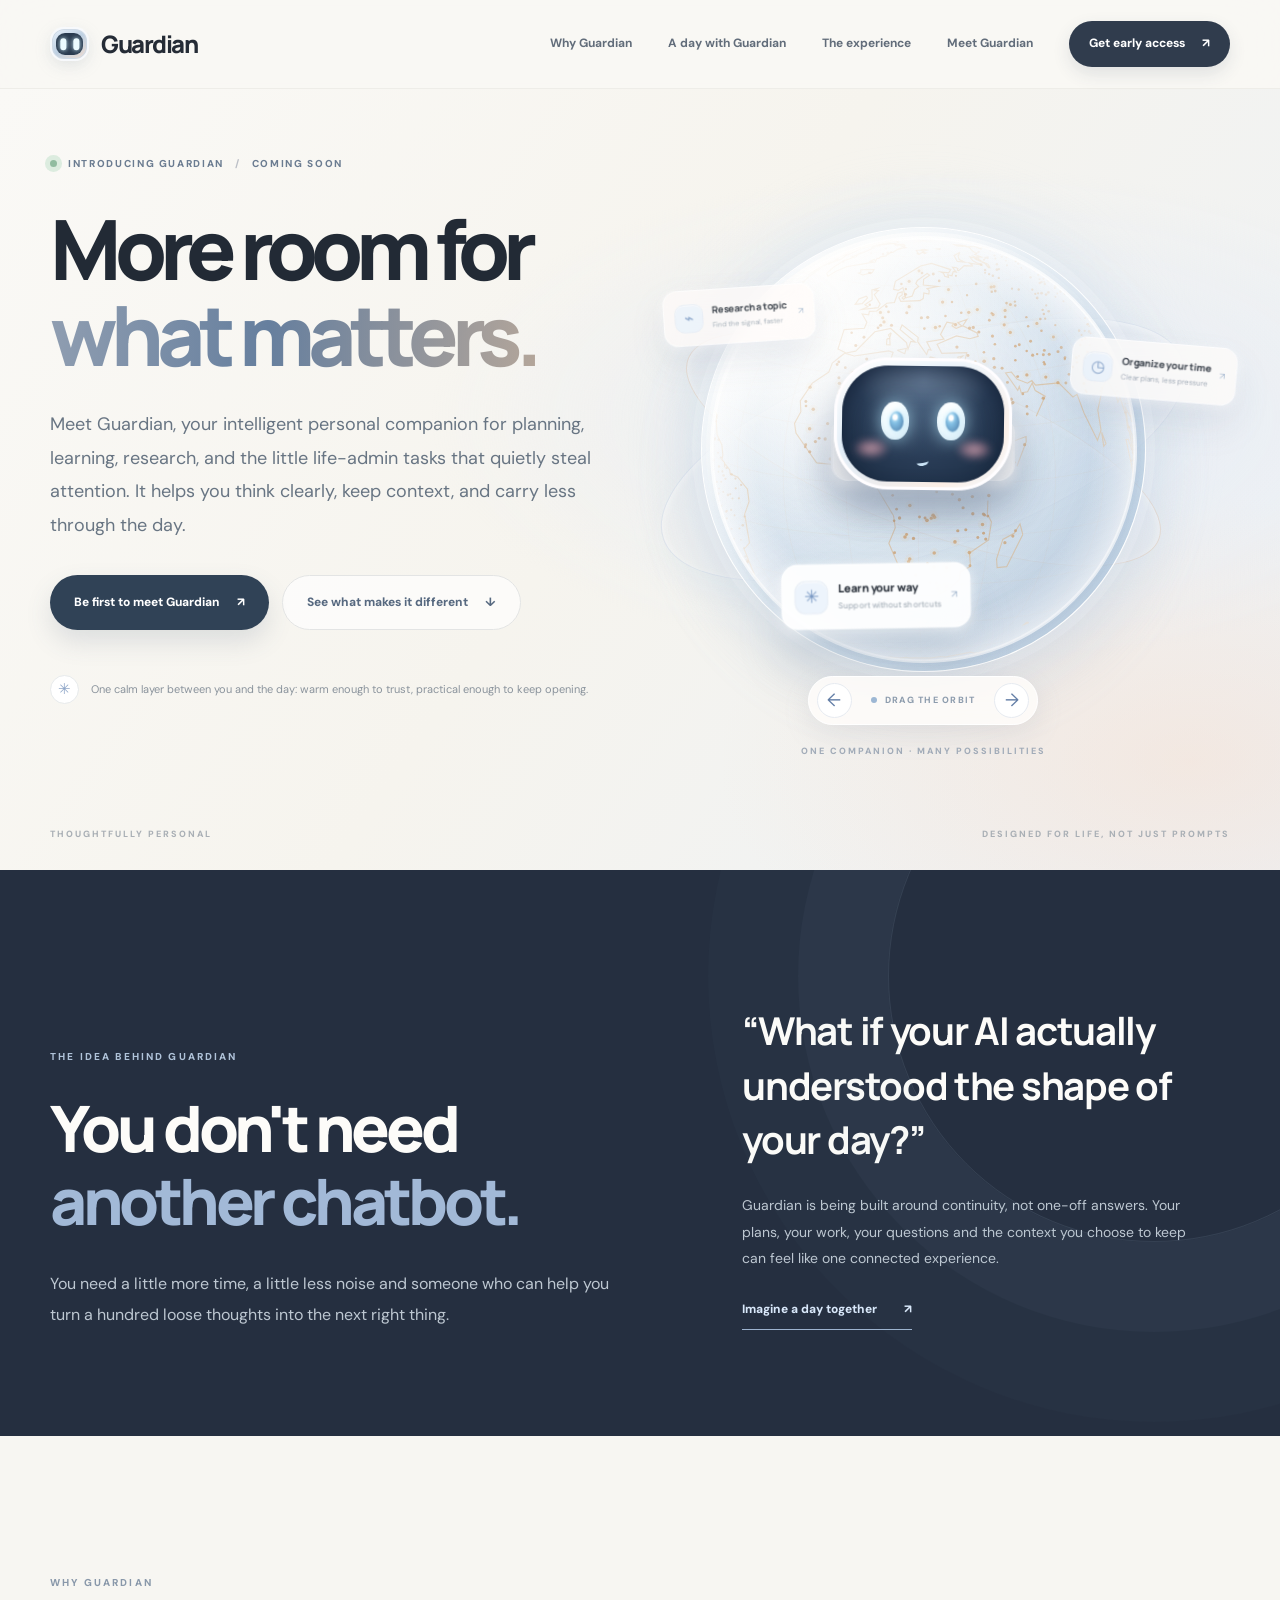
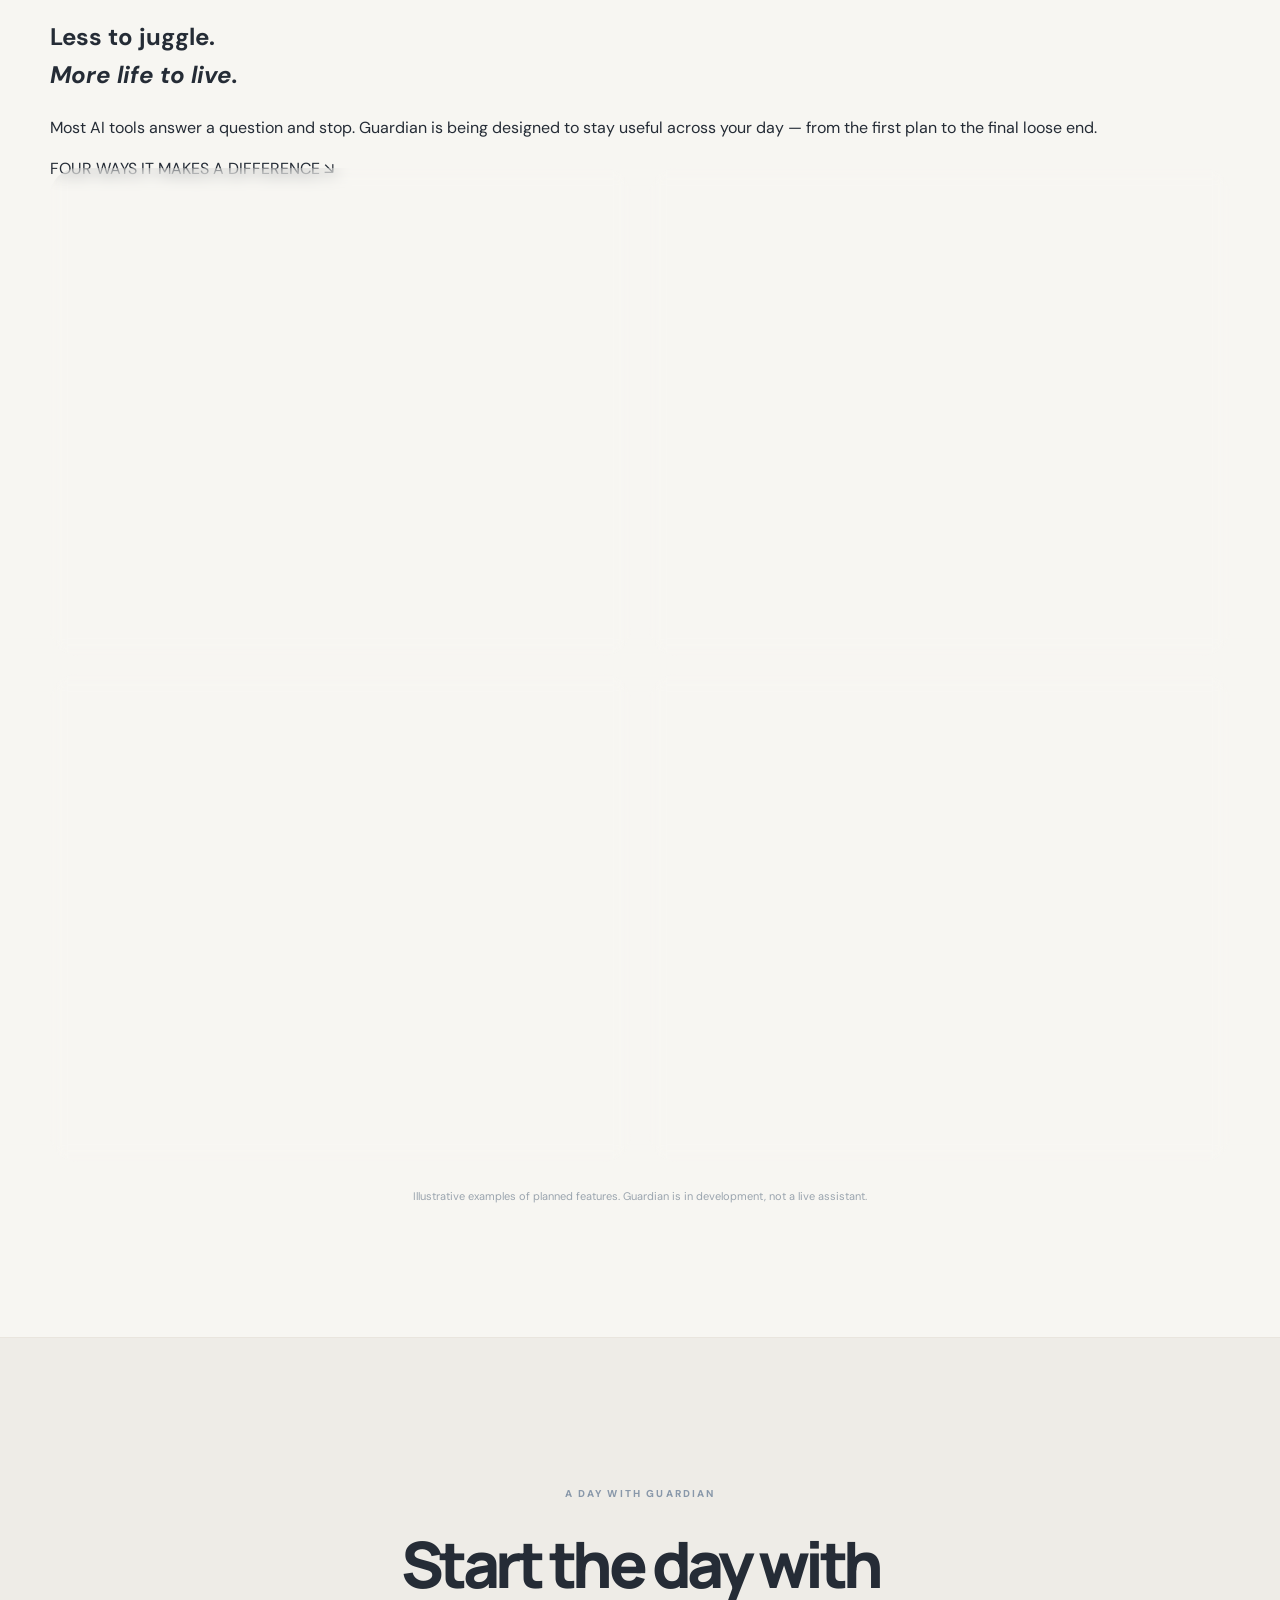
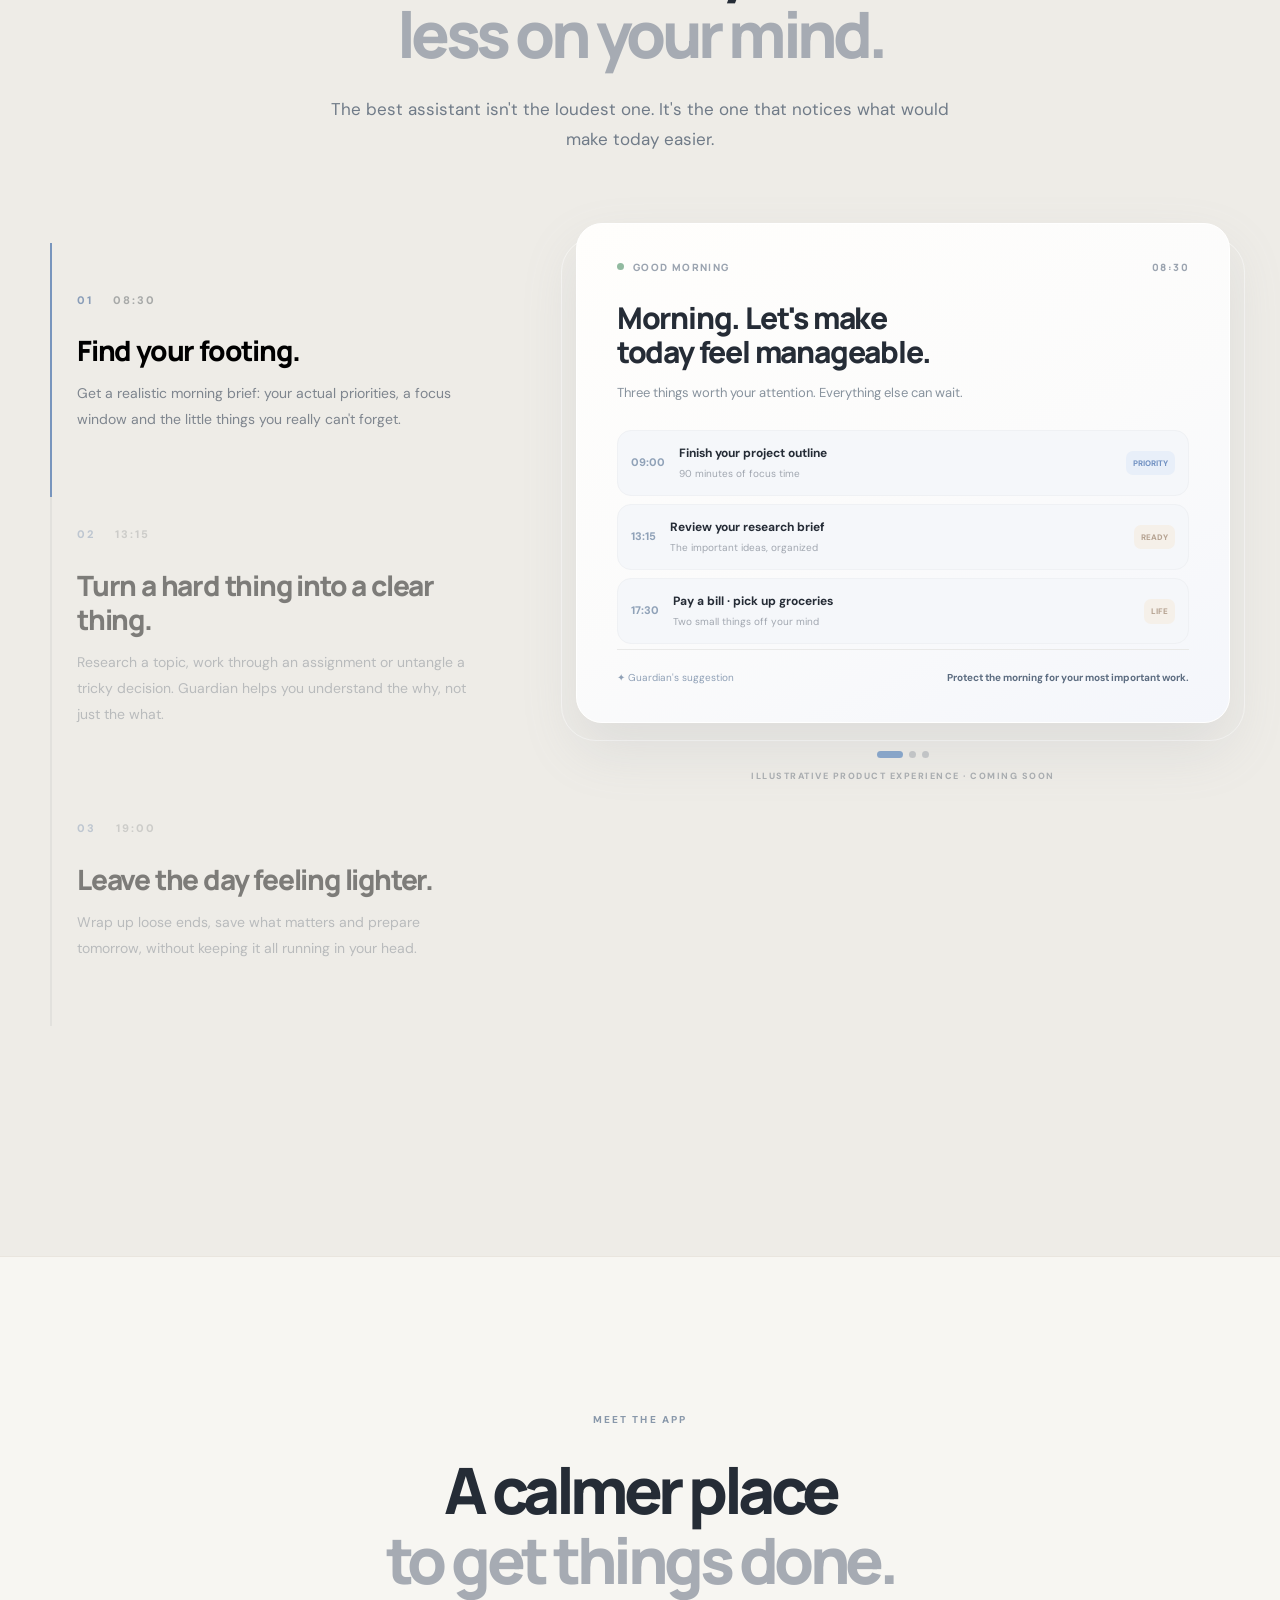
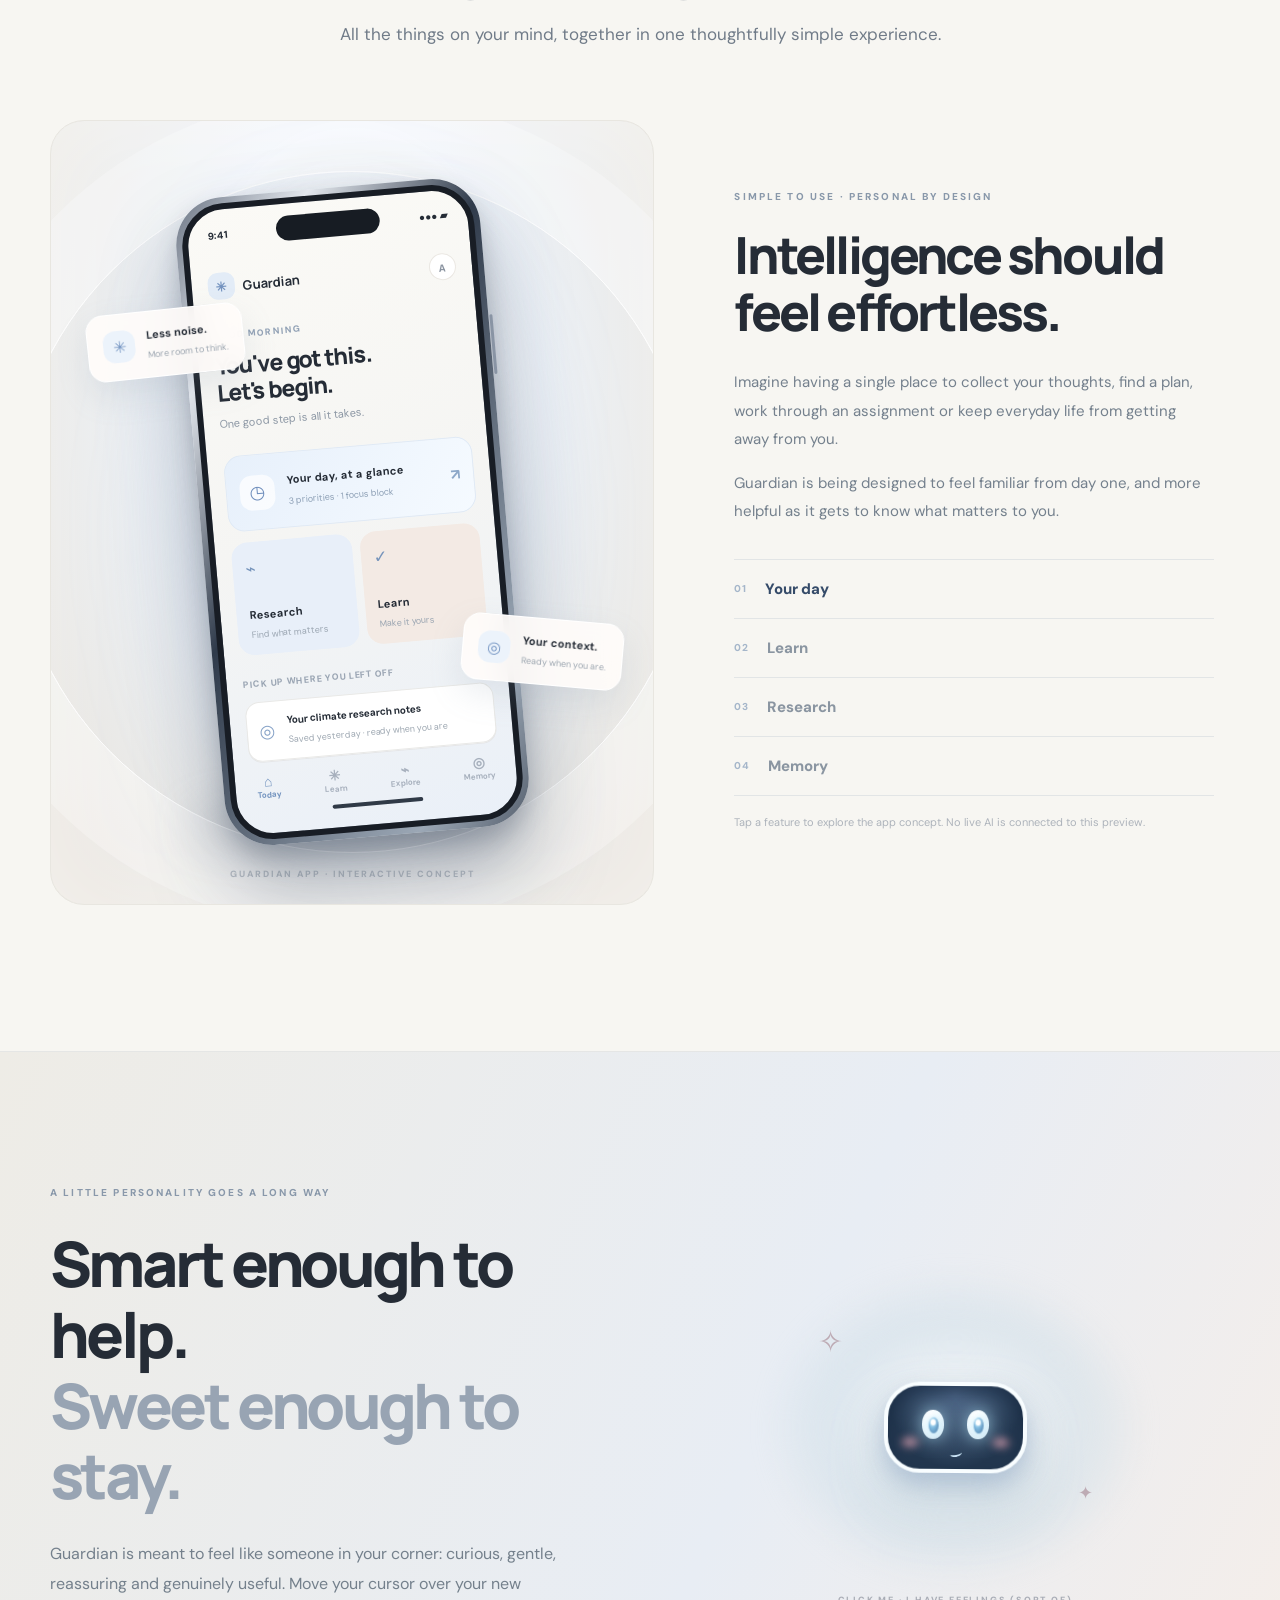
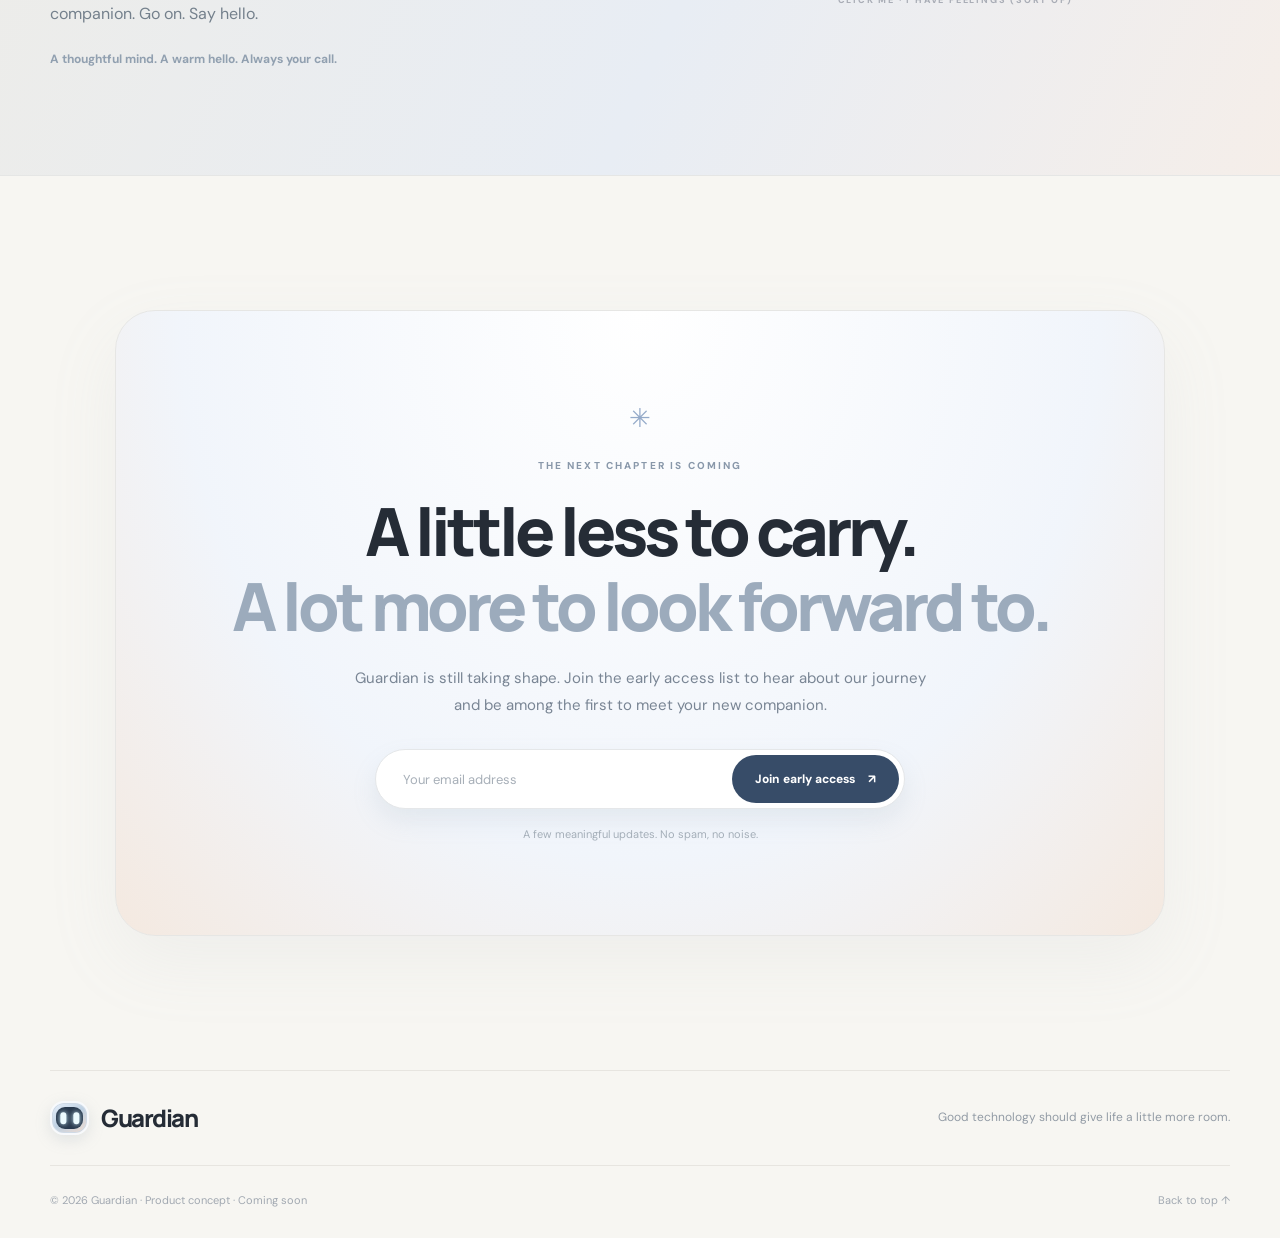
==== commit 4635e84c: "Polish Guardian Saturn orbit, six satellites and app/value layouts" ====
--- a/index.html
+++ b/index.html
@@ -45,10 +45,13 @@
             <div class="head-inner"><div class="eyes"><span class="eye"><i class="pupil"></i></span><span class="eye"><i class="pupil"></i></span></div><span class="robot-cheek cheek-left"></span><span class="robot-cheek cheek-right"></span><span class="guardian-mouth"></span></div>
           </div>
           <span class="hero-face-thought" id="hero-face-thought" aria-hidden="true">Oh, hello! ♡</span>
-          <div class="orbit-card orbit-card-a" id="orbit-card-a"><span class="orbit-card-icon" id="card-a-icon">⌁</span><span><strong id="card-a-title">Research a topic</strong><small id="card-a-caption">Find the signal faster</small></span><span class="orbit-card-arrow">↗</span></div>
-          <div class="orbit-card orbit-card-b" id="orbit-card-b"><span class="orbit-card-icon" id="card-b-icon">◷</span><span><strong id="card-b-title">Organize your time</strong><small id="card-b-caption">Find space to breathe</small></span><span class="orbit-card-arrow">↗</span></div>
-          <div class="orbit-card orbit-card-c" id="orbit-card-c"><span class="orbit-card-icon" id="card-c-icon">✳</span><span><strong id="card-c-title">Learn something new</strong><small id="card-c-caption">Understand it your way</small></span><span class="orbit-card-arrow">↗</span></div>
-          <div class="globe-controls"><button id="globe-prev" type="button" aria-label="Previous capability">←</button><span><i></i> ROTATE TO EXPLORE</span><button id="globe-next" type="button" aria-label="Next capability">→</button></div>
+          <div class="orbit-card orbit-card-a" id="orbit-card-a" role="button" tabindex="0" aria-label="Explore research assistance"><span class="orbit-card-icon">⌁</span><span class="orbit-card-content"><strong>Research a topic</strong><small>Find the signal, faster</small></span><span class="orbit-card-arrow">↗</span></div>
+          <div class="orbit-card orbit-card-b" id="orbit-card-b" role="button" tabindex="0" aria-label="Explore personal planning"><span class="orbit-card-icon">◷</span><span class="orbit-card-content"><strong>Organize your time</strong><small>Clear plans, less pressure</small></span><span class="orbit-card-arrow">↗</span></div>
+          <div class="orbit-card orbit-card-c" id="orbit-card-c" role="button" tabindex="0" aria-label="Explore learning support"><span class="orbit-card-icon">✳</span><span class="orbit-card-content"><strong>Learn your way</strong><small>Support without shortcuts</small></span><span class="orbit-card-arrow">↗</span></div>
+          <div class="orbit-card orbit-card-d" id="orbit-card-d" role="button" tabindex="0" aria-label="Explore everyday support"><span class="orbit-card-icon">✉</span><span class="orbit-card-content"><strong>Make life easier</strong><small>Little things, taken care of</small></span><span class="orbit-card-arrow">↗</span></div>
+          <div class="orbit-card orbit-card-e" id="orbit-card-e" role="button" tabindex="0" aria-label="Explore writing and replies"><span class="orbit-card-icon">↗</span><span class="orbit-card-content"><strong>Draft a reply</strong><small>Say it just right</small></span><span class="orbit-card-arrow">↗</span></div>
+          <div class="orbit-card orbit-card-f" id="orbit-card-f" role="button" tabindex="0" aria-label="Explore long-term context"><span class="orbit-card-icon">◎</span><span class="orbit-card-content"><strong>Remember details</strong><small>Keep your momentum</small></span><span class="orbit-card-arrow">↗</span></div>
+          <div class="globe-controls"><button id="globe-prev" type="button" aria-label="Previous capability">←</button><span><i></i> DRAG THE ORBIT</span><button id="globe-next" type="button" aria-label="Next capability">→</button></div>
           <span class="hero-visual-caption">ONE COMPANION · MANY POSSIBILITIES</span>
         </div>
       </div>
@@ -63,57 +66,50 @@
     </section>
 
     <section class="value-section section-pad container" aria-labelledby="value-title">
-      <div class="section-heading center reveal-on-scroll"><p class="section-label">WHY GUARDIAN, NOT ANOTHER CHAT WINDOW?</p><h2 id="value-title">Less mental load.<br><em>More life in your day.</em></h2><p>Not another tool to manage. Guardian is designed to stay useful after the first question, with practical help that carries across your day.</p></div>
+      <div class="value-intro reveal-on-scroll"><div><p class="section-label">WHY GUARDIAN</p><h2 id="value-title">Less to juggle.<br><em>More life to live.</em></h2></div><div class="value-intro-aside"><p>Most AI tools answer a question and stop. Guardian is being designed to stay useful across your day — from the first plan to the final loose end.</p><span>FOUR WAYS IT MAKES A DIFFERENCE <span aria-hidden="true">↘</span></span></div></div>
       <div class="value-grid">
         <article class="value-item value-focus reveal-on-scroll">
           <div class="value-upper"><span class="value-count">01 / FOCUS</span><span class="value-mark" aria-hidden="true">◷</span></div>
-          <h3>Make the day<br>feel doable.</h3>
-          <p>Too much on your mind? Turn your calendar, priorities and loose thoughts into one sensible place to start.</p>
-          <div class="value-art value-focus-art" aria-label="Illustrative focus plan">
-            <div class="mini-art-head"><span class="art-led"></span> Your morning, simplified <span class="art-aside">TODAY</span></div>
-            <div class="art-schedule"><span>09:00</span><strong>Finish your most important task</strong><i>Focus</i></div>
-            <div class="art-schedule"><span>12:30</span><strong>Research your next idea</strong><i>Explore</i></div>
-            <div class="art-schedule muted"><span>17:00</span><strong>Room to breathe</strong><i>Balance</i></div>
-          </div>
-          <span class="value-signoff">Clarity, not another complicated system.</span>
+          <h3>A day you can<br>actually manage.</h3><p>Turn an overloaded calendar into a sensible plan — with space for your life, not just your tasks.</p>
+          <div class="value-art value-focus-art" aria-label="Example of a daily plan">
+            <div class="mini-art-head"><span class="art-led"></span> Your morning brief <span class="art-aside">TODAY · 8:30</span></div>
+            <div class="art-schedule"><span>09:00</span><strong>Deep work on your priority</strong><i>90 min</i></div>
+            <div class="art-schedule"><span>12:30</span><strong>Research key points</strong><i>Brief</i></div>
+            <div class="art-schedule muted"><span>17:00</span><strong>Keep the evening free</strong><i>Free</i></div>
+          </div><span class="value-signoff">An actual plan you can follow, not just another list.</span>
         </article>
         <article class="value-item value-continuity reveal-on-scroll">
           <div class="value-upper"><span class="value-count">02 / CONTINUITY</span><span class="value-mark" aria-hidden="true">◎</span></div>
-          <h3>Never start<br>from zero.</h3>
-          <p>Come back to a project without repeating the whole story. Keep the context you choose, and leave the rest behind.</p>
-          <div class="value-art value-context-art" aria-label="Illustrative continuity example">
-            <div class="context-topline"><span class="context-dot"></span> Yesterday <span>✦</span></div>
-            <div class="context-line">You were exploring a new project idea…</div>
+          <h3>Never explain<br>it all twice.</h3><p>Pick up a project, a thought or a conversation where you left off. Your chosen context comes with you.</p>
+          <div class="value-art value-context-art" aria-label="Example of personal context continuity">
+            <div class="context-topline"><span class="context-dot"></span> YESTERDAY <span>✦</span></div>
+            <div class="context-line">You were shaping a project idea.</div>
             <div class="context-connector" aria-hidden="true"></div>
-            <div class="context-resume"><span>↗</span><div><strong>Ready to pick up where we left off?</strong><small>Your notes are right here.</small></div></div>
-          </div>
-          <span class="value-signoff">Less repeating yourself. More momentum.</span>
+            <div class="context-resume"><span>↗</span><div><strong>Shall we continue your plan?</strong><small>Your thinking is right where you left it.</small></div></div>
+          </div><span class="value-signoff">No need to explain everything all over again.</span>
         </article>
         <article class="value-item value-learning reveal-on-scroll">
           <div class="value-upper"><span class="value-count">03 / LEARNING</span><span class="value-mark" aria-hidden="true">✳</span></div>
-          <h3>Get help.<br>Own the answer.</h3>
-          <p>From homework to big ideas, Guardian is designed to explain, coach and challenge you without doing the thinking for you.</p>
-          <div class="value-art value-learn-art" aria-label="Illustrative learning modes">
-            <div class="learning-question">Let's understand it, not just finish it.</div>
-            <div class="learning-modes"><span>01 <strong>Explain</strong></span><span>02 <strong>Practice</strong></span><span>03 <strong>Check</strong></span></div>
+          <h3>Understand more.<br>Depend less.</h3><p>Homework help that teaches instead of copying. Break things down, practise, and keep the answer yours.</p>
+          <div class="value-art value-learn-art" aria-label="Example of a learning coach">
+            <div class="mini-art-head"><span class="art-led"></span> LEARNING MODE <span class="art-aside">STEP 2 OF 3</span></div>
+            <div class="learning-question">What part would you like to work through?</div>
+            <div class="learning-modes"><span>◉ <strong>Explain it</strong></span><span>◷ <strong>Quiz me</strong></span><span>✓ <strong>Check my thinking</strong></span></div>
             <div class="learning-progress"><span></span></div>
-          </div>
-          <span class="value-signoff">An integrity-first companion that builds confidence.</span>
+          </div><span class="value-signoff">Learn with confidence. Keep your own voice.</span>
         </article>
         <article class="value-item value-life reveal-on-scroll">
-          <div class="value-upper"><span class="value-count">04 / EVERYDAY LIFE</span><span class="value-mark" aria-hidden="true">✦</span></div>
-          <h3>Give your brain<br>some space.</h3>
-          <p>Errands, follow-ups, ideas, messages and all the small things that steal attention. Keep track without keeping score in your head.</p>
-          <div class="value-art value-life-art" aria-label="Illustrative everyday support checklist">
-            <div class="mini-art-head"><span class="art-led"></span> The little things <span class="art-aside">IN HAND</span></div>
-            <div class="life-tick"><span>✓</span> Reply to that important message</div>
-            <div class="life-tick"><span>✓</span> Put the next appointment on your radar</div>
+          <div class="value-upper"><span class="value-count">04 / EVERYDAY LIFE</span><span class="value-mark" aria-hidden="true">♡</span></div>
+          <h3>Keep the little<br>things from piling up.</h3><p>Messages, errands, follow-ups and half-finished ideas. A helping hand for all the mental tabs you leave open.</p>
+          <div class="value-art value-life-art" aria-label="Example of everyday life help">
+            <div class="mini-art-head"><span class="art-led"></span> LITTLE THINGS, SORTED <span class="art-aside">3 SAVED</span></div>
+            <div class="life-tick"><span>✓</span> Send that reply</div>
+            <div class="life-tick"><span>✓</span> Remember Friday's appointment</div>
             <div class="life-tick"><span>✓</span> Save the idea for later</div>
-          </div>
-          <span class="value-signoff">More headspace for everything else.</span>
+          </div><span class="value-signoff">The small stuff, finally under control.</span>
         </article>
       </div>
-      <p class="values-footnote">Illustrative examples of planned capabilities. Guardian is being developed and is not yet available as a live assistant.</p>
+      <p class="values-footnote">Illustrative examples of planned features. Guardian is in development, not a live assistant.</p>
     </section>
 
     <section class="day-section" id="day" aria-labelledby="day-title">
--- a/assets/styles.css
+++ b/assets/styles.css
@@ -167,4 +167,4 @@
 .value-item h3{max-width:100%}
 .value-item p{max-width:100%}
 .value-signoff{max-width:100%}
-@media(max-width:700px){.value-item{min-height:0}}
+@media(max-width:700px){.value-item{min-height:0}}
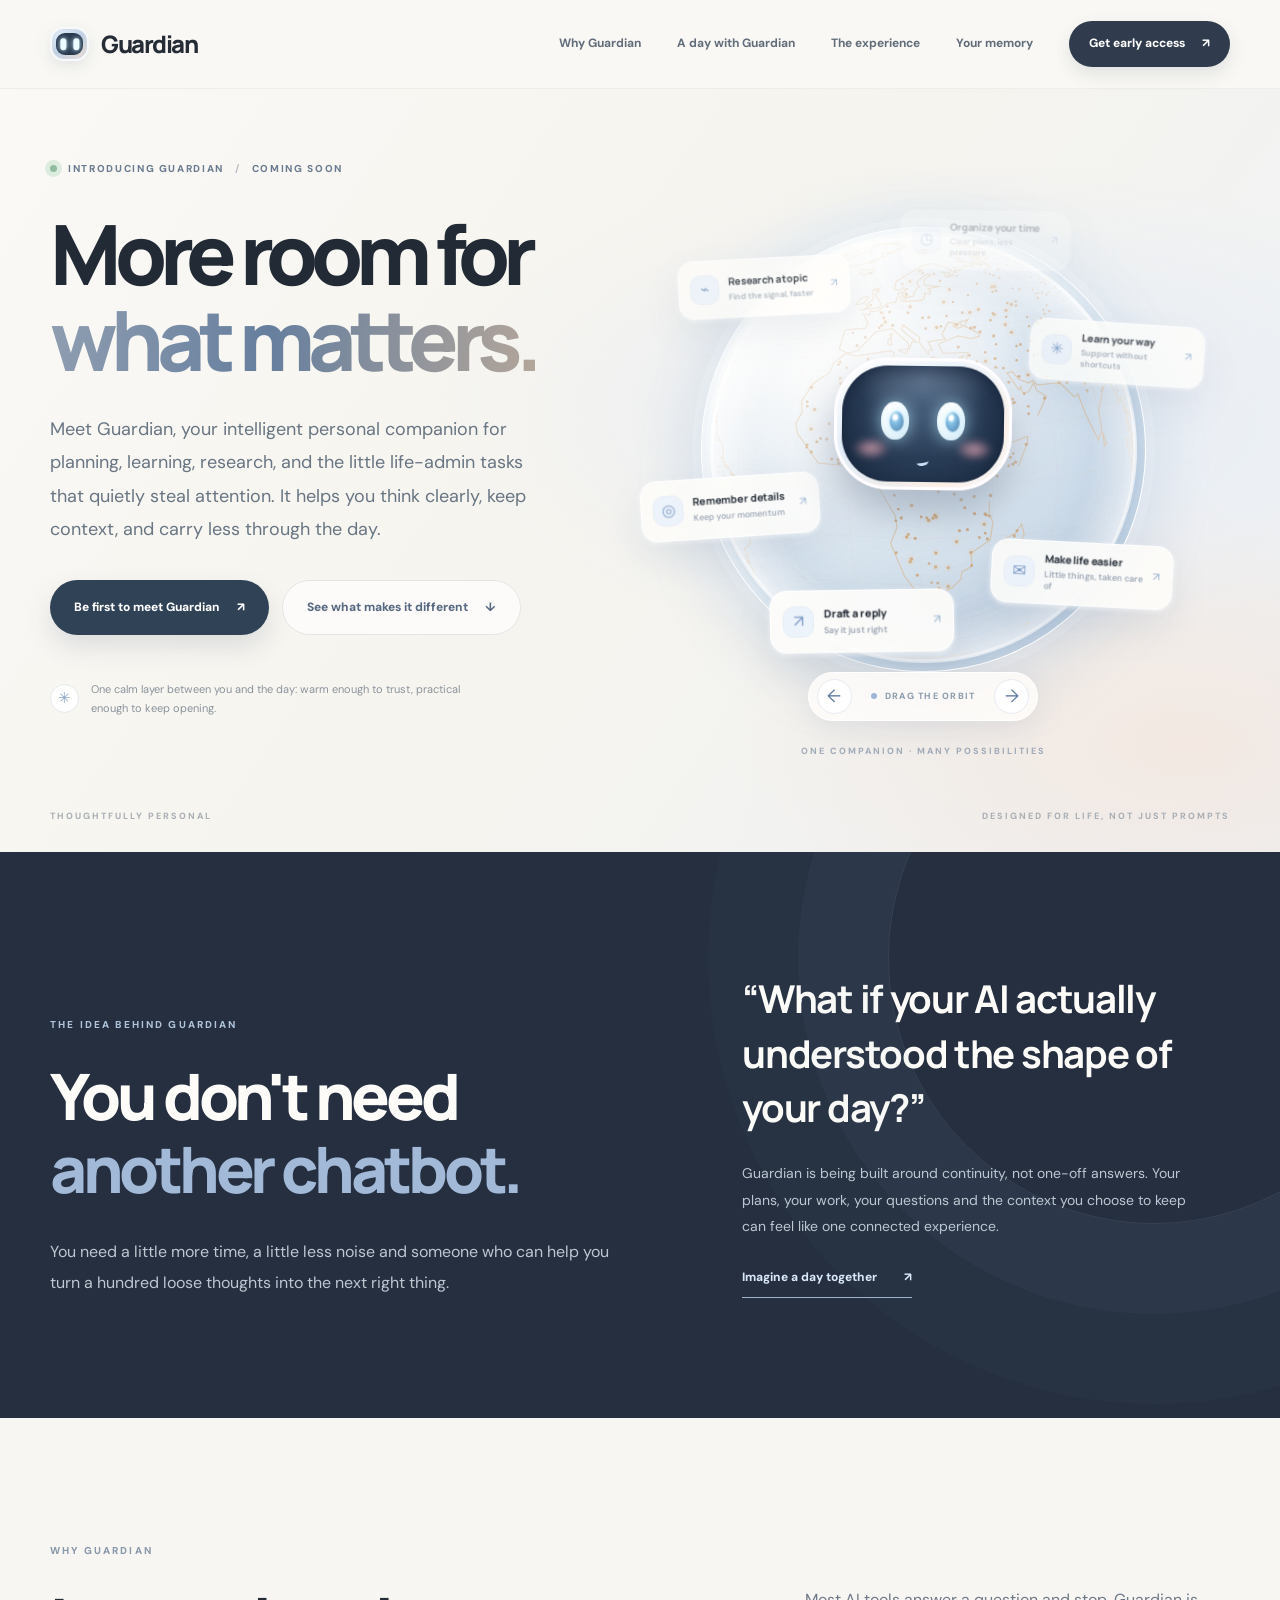
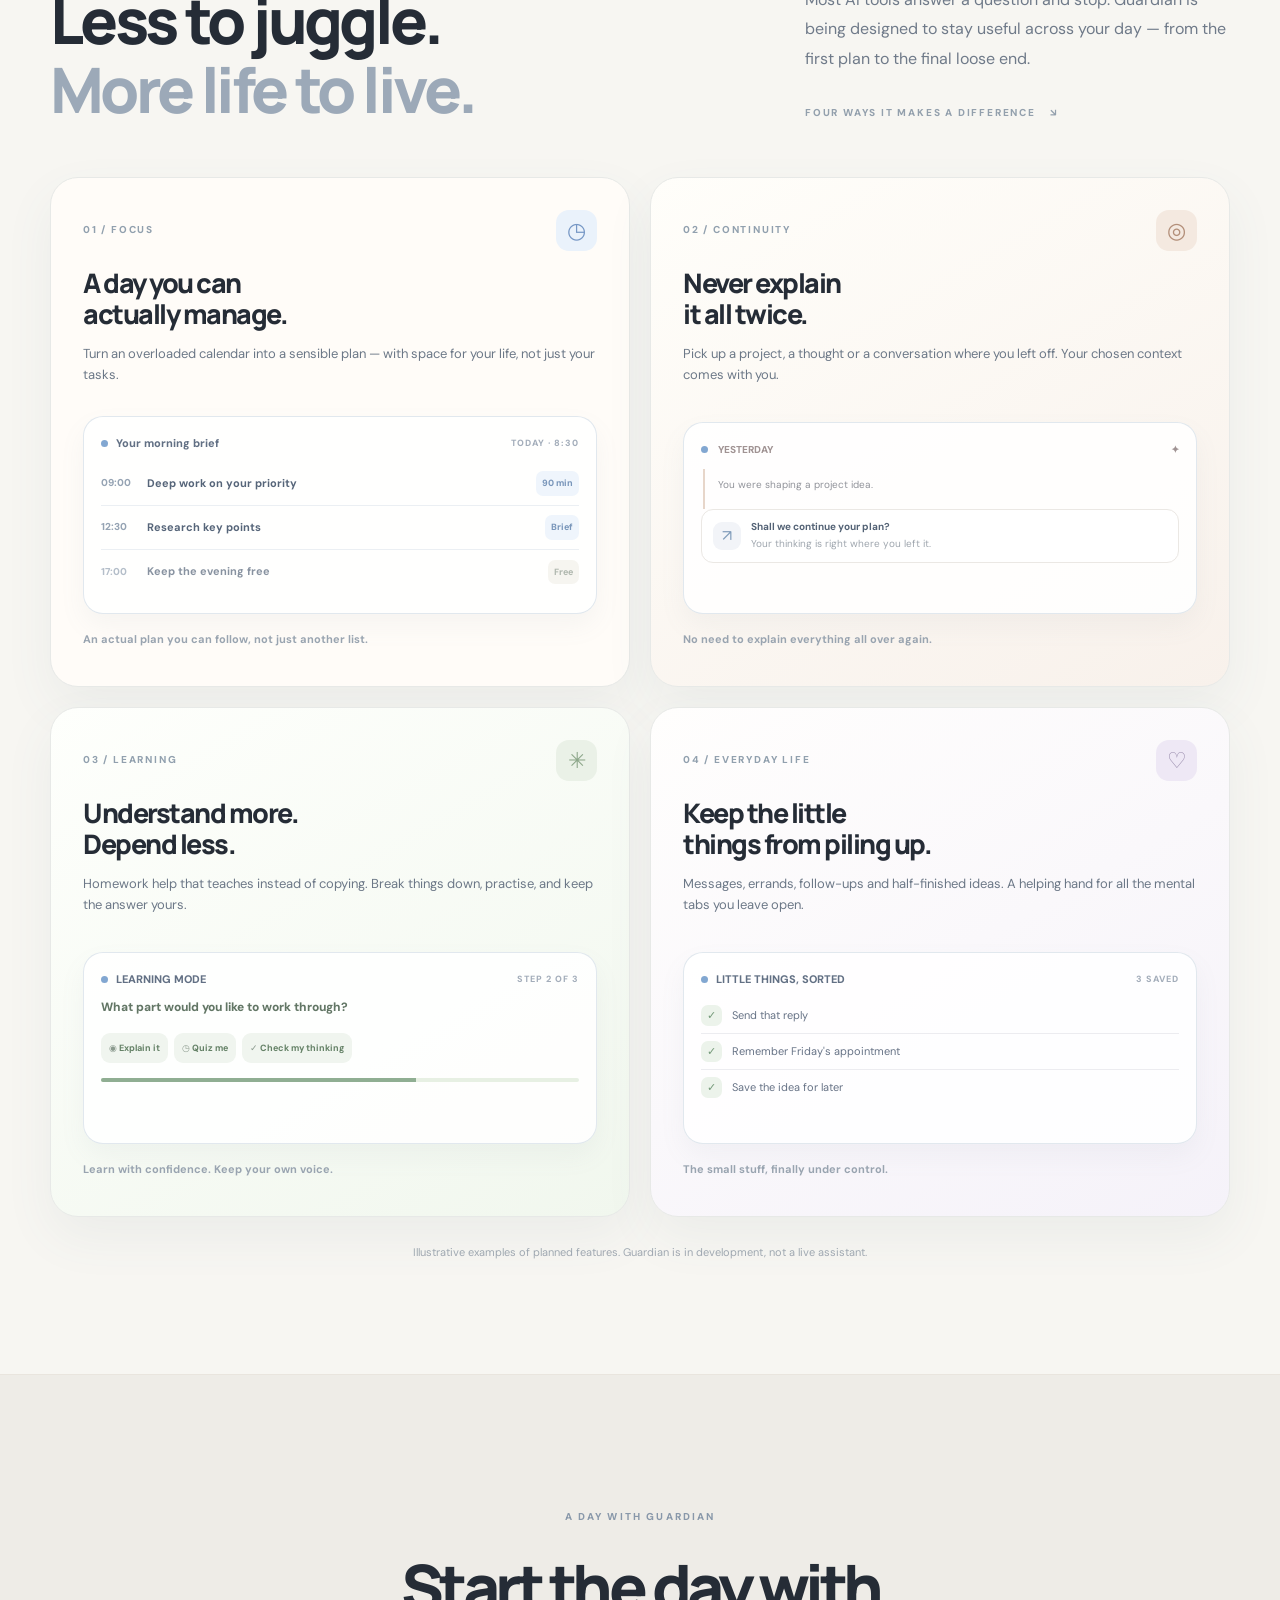
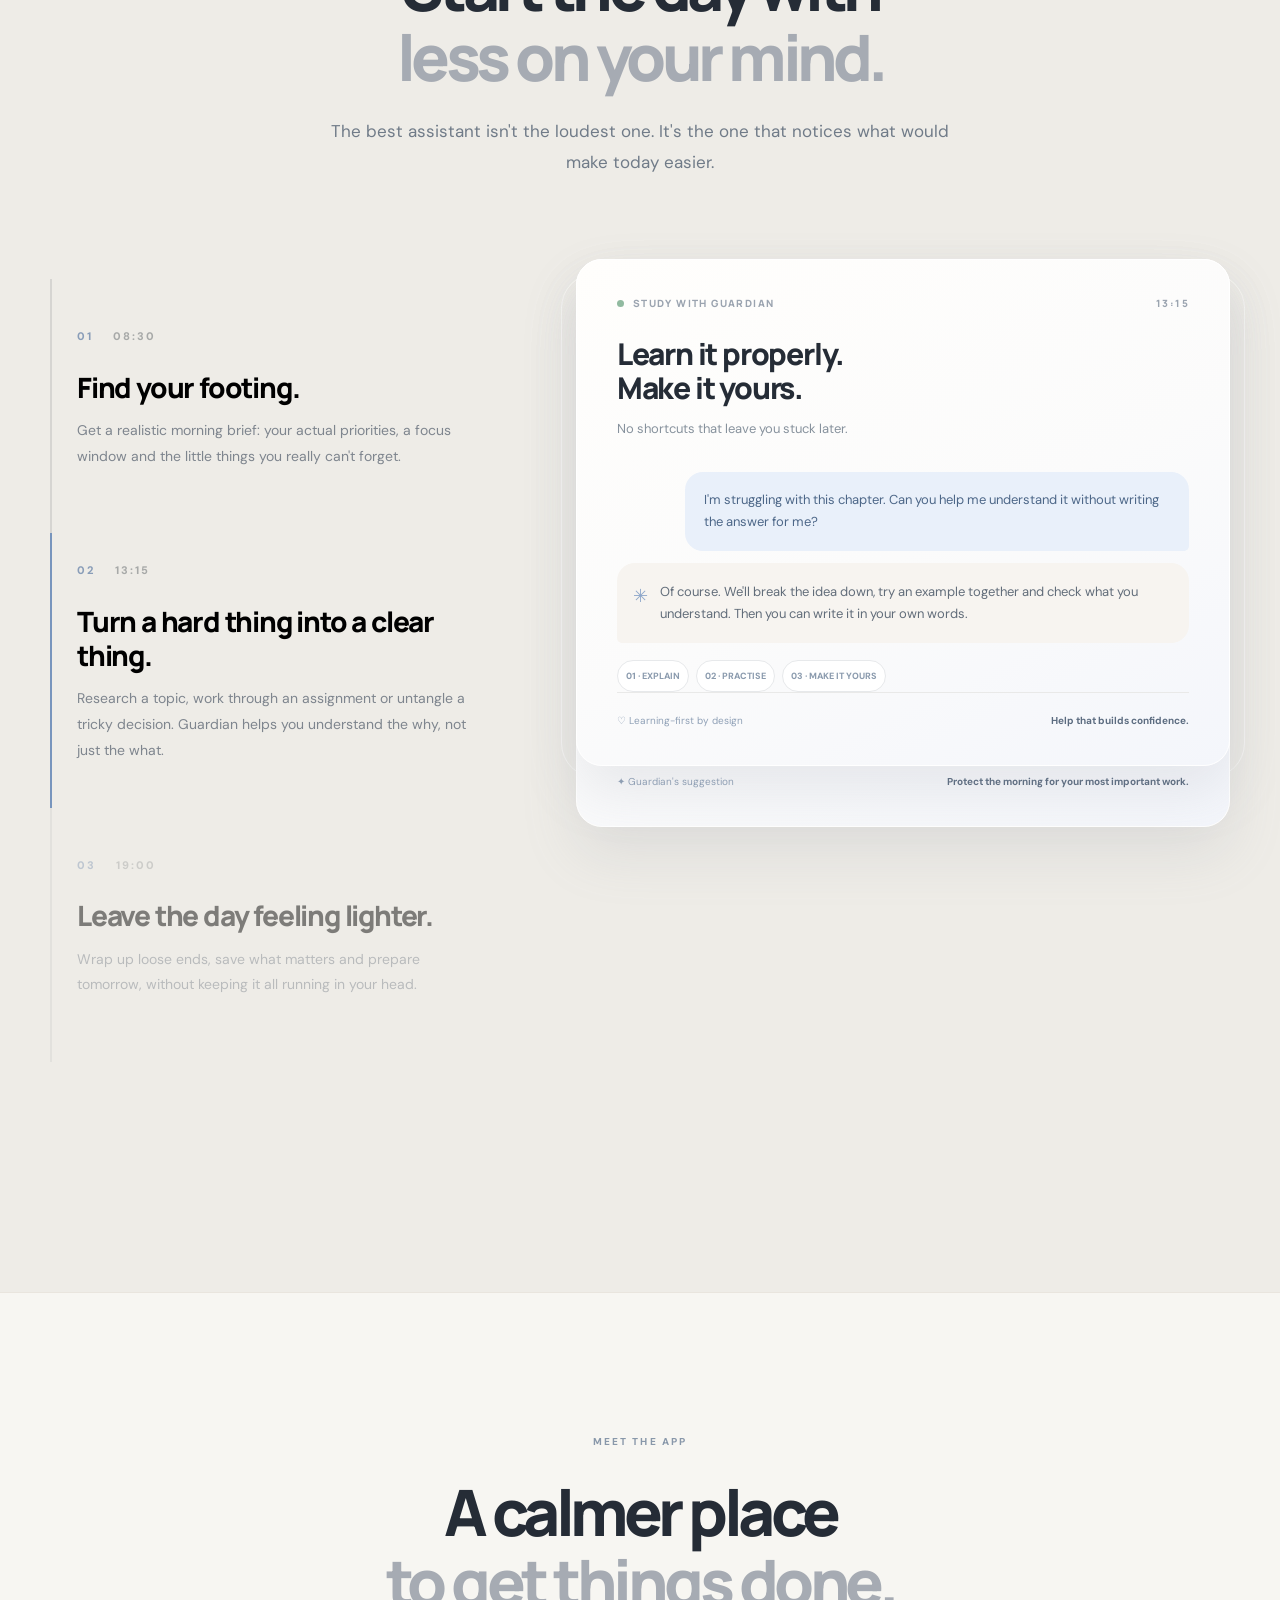
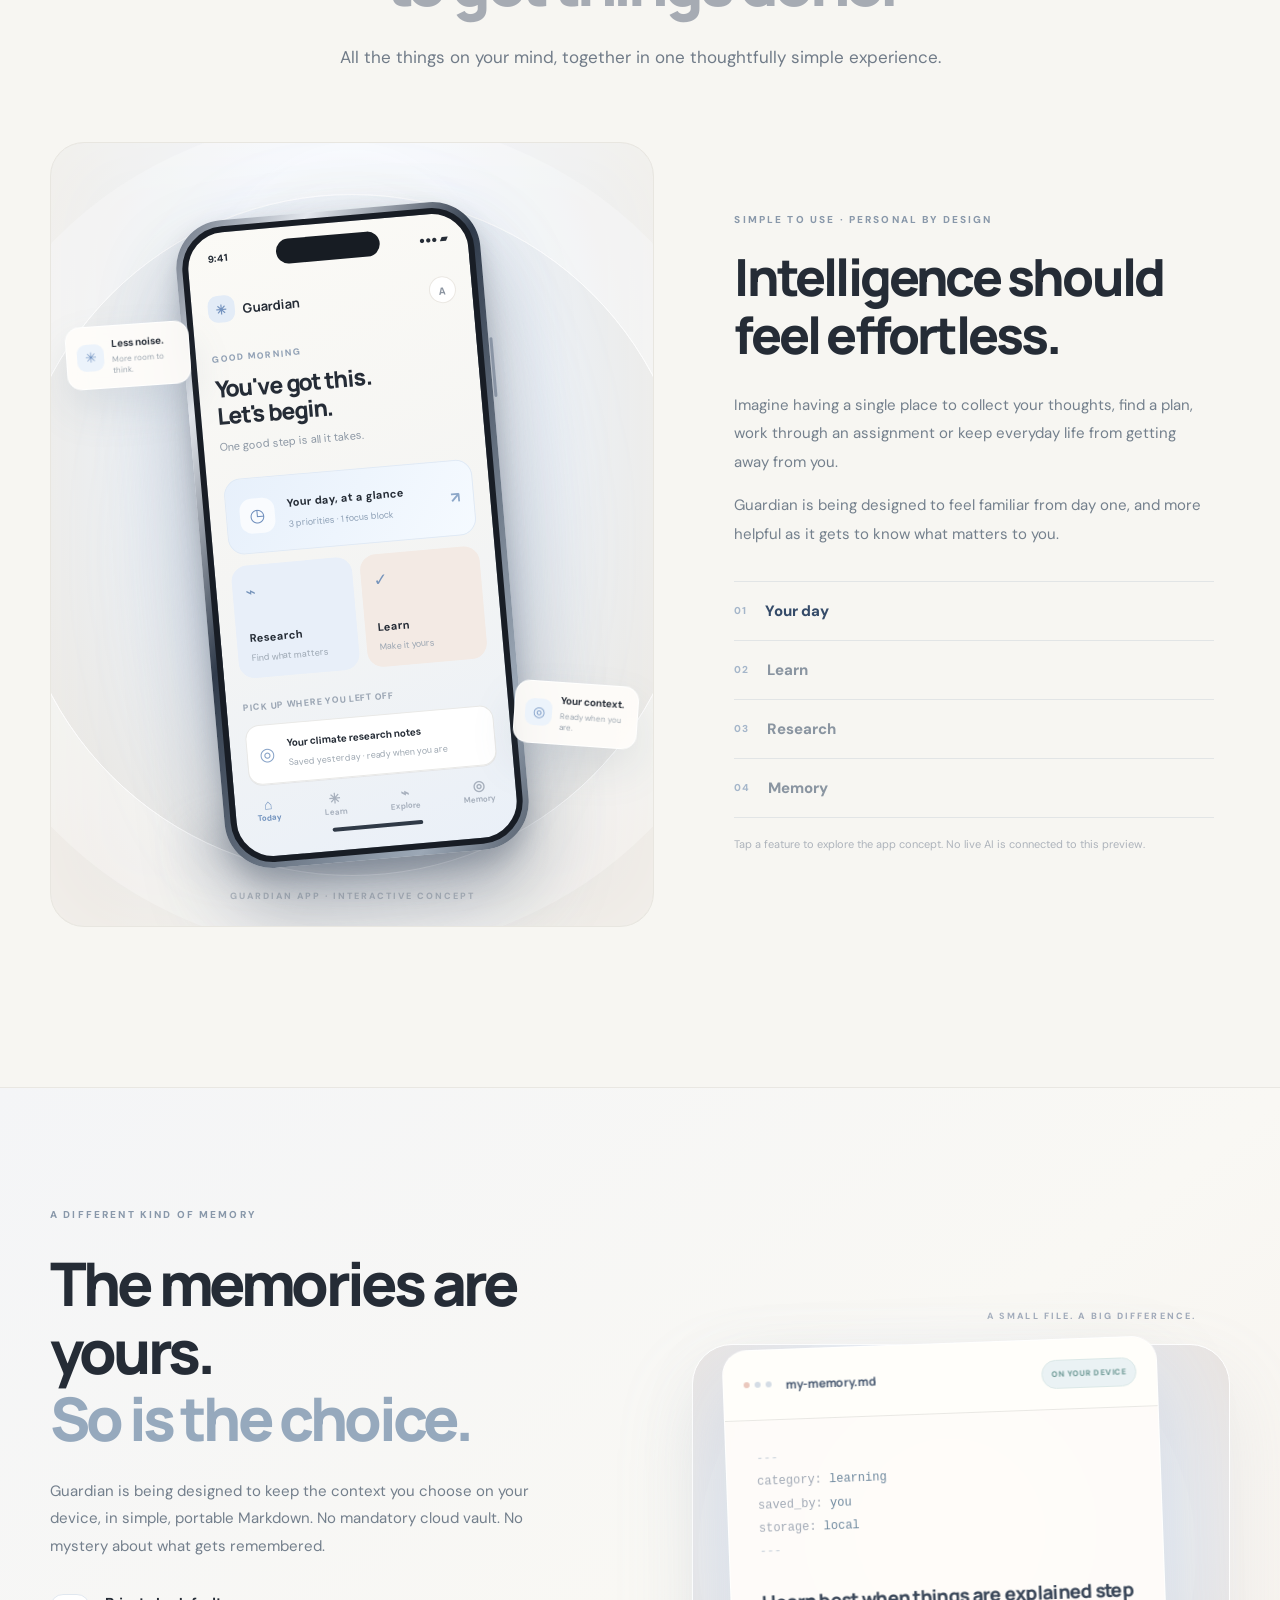
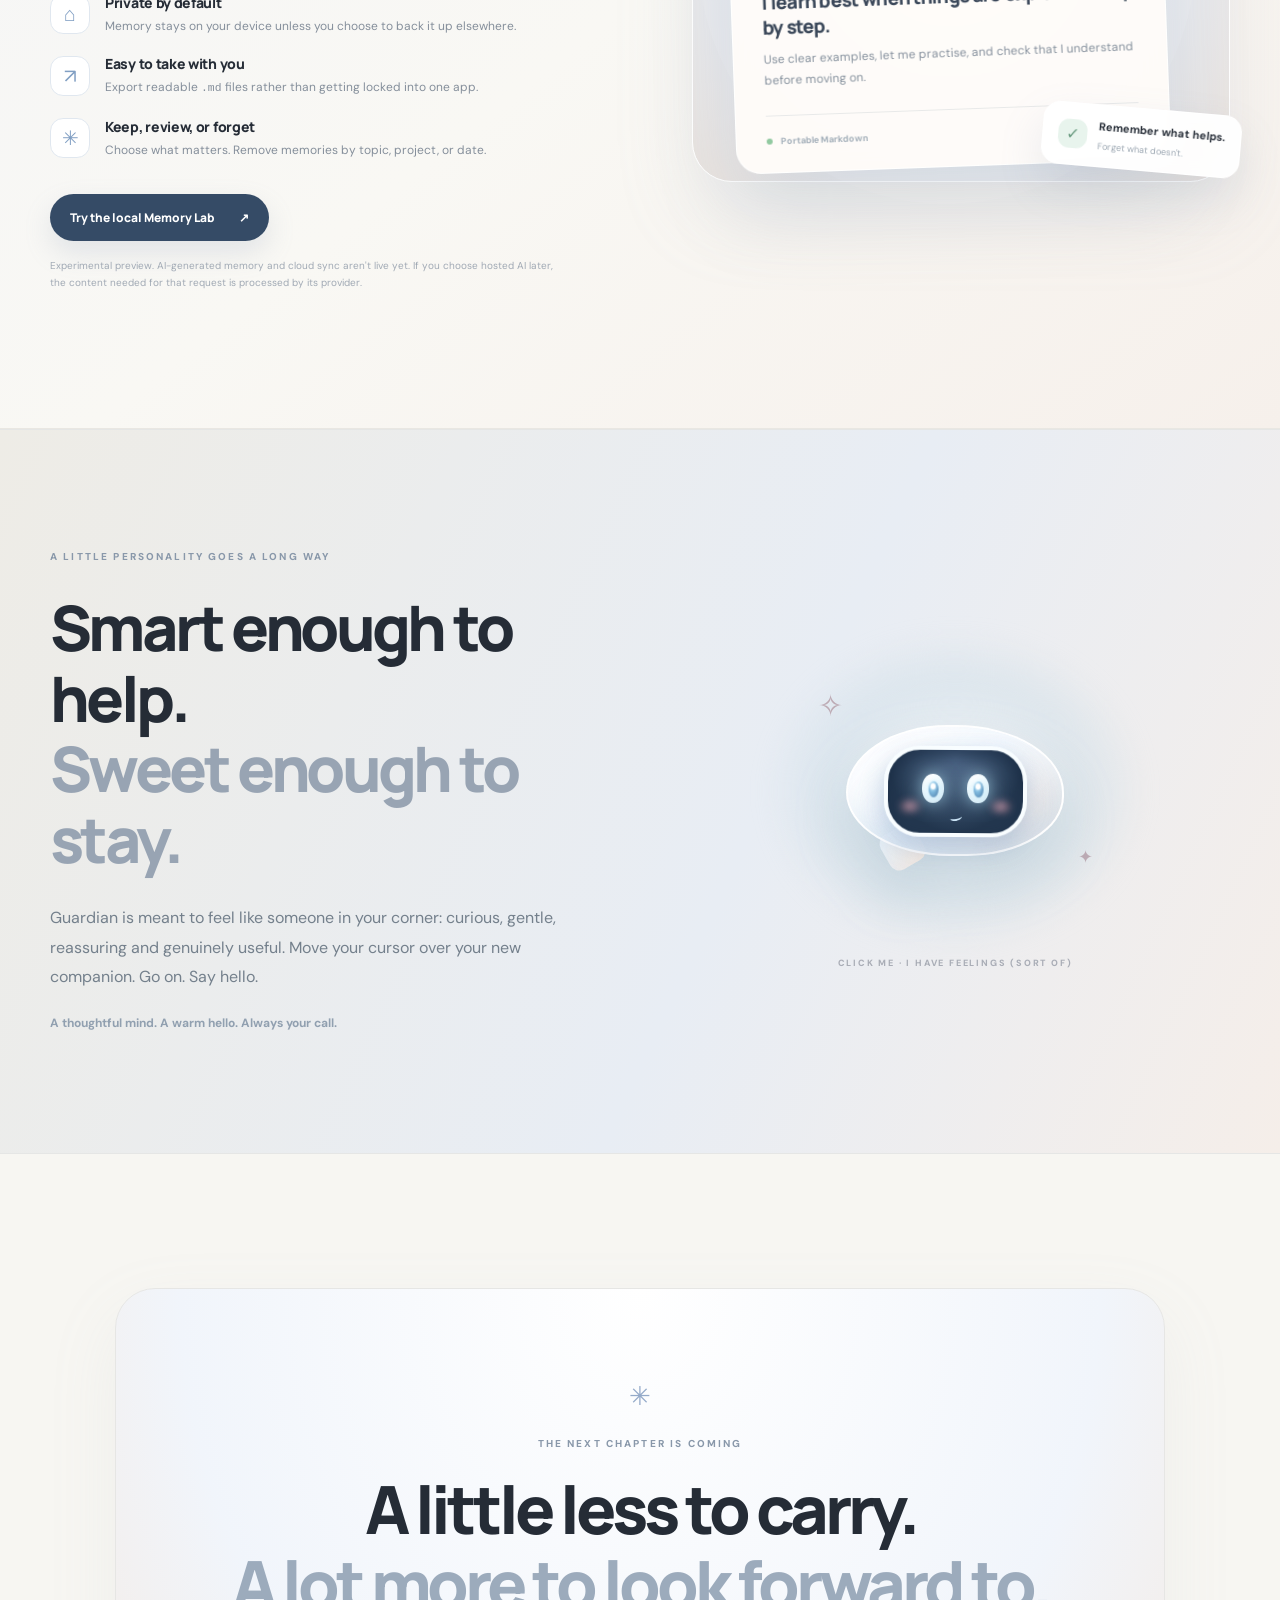
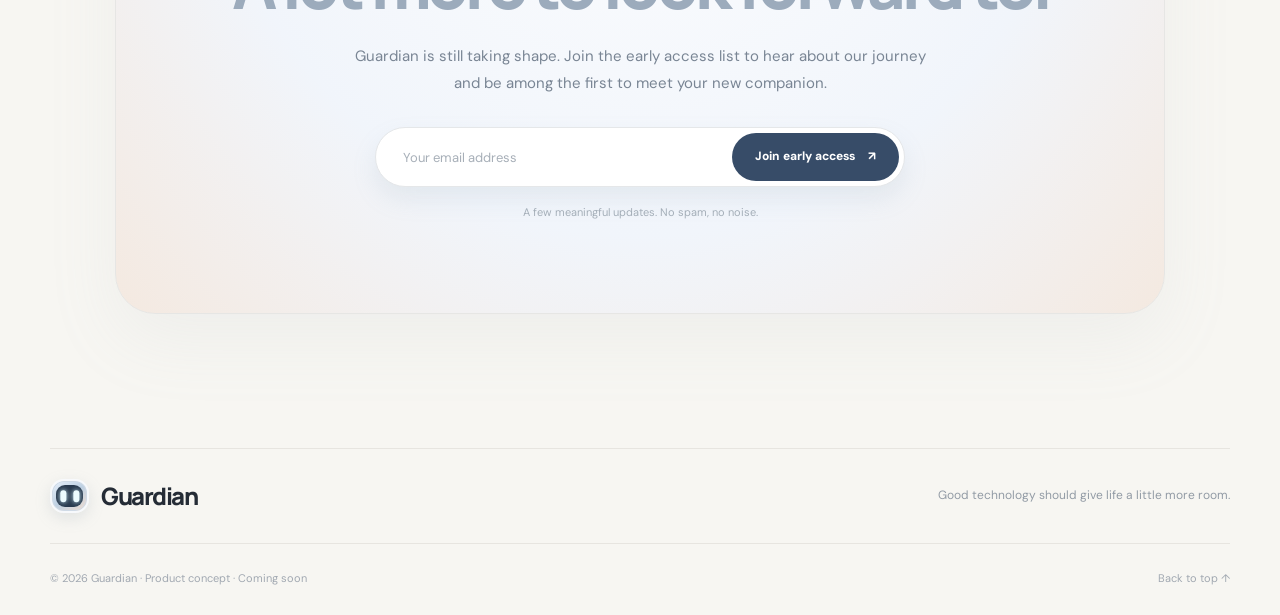
==== commit b9c619c5: "Introduce local-first Guardian memory and link to experimental Memory Lab" ====
--- a/index.html
+++ b/index.html
@@ -15,12 +15,20 @@
   <link rel="preconnect" href="https://fonts.gstatic.com" crossorigin>
   <link href="https://fonts.googleapis.com/css2?family=DM+Sans:wght@400;500;600;700&family=Manrope:wght@400;500;600;700;800&display=swap" rel="stylesheet">
   <link rel="stylesheet" href="assets/styles.css">
+<style>
+/* Guardian local-first story — prototype feature, not yet a promise of shipped AI capabilities */
+.memory-story-section{padding:120px 0 126px;background:linear-gradient(142deg,#f4f5f7 0%,#f9f8f4 52%,#f6f0eb 100%);border-block:1px solid #e9e7e2;overflow:hidden}
+.memory-story-grid{display:grid;grid-template-columns:minmax(0,52%) minmax(0,48%);gap:42px;align-items:center}
+.memory-story-copy{max-width:590px}.memory-story-copy h2{font:800 clamp(44px,4.7vw,67px)/1.12 var(--font-head);letter-spacing:-3.8px;margin:16px 0 25px}.memory-story-copy h2 em{font-style:normal;color:#96a9bd}.memory-story-lead{color:#737f8c;font-size:15px;line-height:1.85;max-width:520px}.memory-story-points{display:grid;gap:19px;margin:32px 0 34px}.memory-story-points>div{display:flex;align-items:center;gap:15px}.memory-mini-icon{display:grid;place-items:center;flex:0 0 40px;width:40px;height:40px;background:#fff;border:1px solid #e0e7ef;border-radius:13px;color:#819fc3;font-size:20px}.memory-story-points strong,.memory-story-points small{display:block}.memory-story-points strong{font:800 14px var(--font-head);letter-spacing:-.3px;margin-bottom:5px}.memory-story-points small{font-size:12px;line-height:1.55;color:#858f9b;max-width:420px}.memory-story-points code{font-family:ui-monospace,monospace;font-size:.95em}.memory-lab-link{display:inline-flex;align-items:center;gap:25px;padding:15px 20px;border-radius:999px;background:#354b66;color:#fff;font:800 12px var(--font-head);box-shadow:0 12px 28px #8395ab32;transition:background .2s,transform .2s}.memory-lab-link:hover{background:#47668b;transform:translateY(-2px)}.memory-story-note{font-size:10px;line-height:1.75;color:#a0a9b4;margin-top:16px;max-width:505px}.memory-stage{position:relative;min-height:540px;display:flex;align-items:center;justify-content:center}.memory-stage:before{content:"";position:absolute;inset:11% 0 8% 5%;border-radius:40px;background:radial-gradient(circle at 48% 43%,#fcfdff,#e7eef8 47%,#eadfd5 110%);border:1px solid #fff;box-shadow:0 34px 80px #a3b1c026}.memory-stage:after{content:"";position:absolute;width:390px;height:390px;border:1px solid #ffffff88;border-radius:50%;box-shadow:0 0 0 53px #ffffff15;pointer-events:none}.memory-stage-caption{position:absolute;top:24px;right:6%;font-size:9px;letter-spacing:2.1px;color:#a0aaba;font-weight:800}.memory-sample{position:relative;z-index:2;width:min(90%,435px);border:1px solid #ffffffee;border-radius:25px;background:#fffcf9ef;backdrop-filter:blur(20px);box-shadow:0 34px 80px #8295ac35;transform:rotate(-2.1deg);overflow:hidden}.memory-sample-header{display:flex;gap:14px;align-items:center;padding:20px 20px;border-bottom:1px solid #e9e8e4;background:#fffefa}.memory-window-dots{display:flex;gap:5px}.memory-window-dots i{height:6px;width:6px;border-radius:100%;background:#d4dce5}.memory-window-dots i:first-child{background:#eac8bd}.memory-sample-header strong{font:800 12px var(--font-head);letter-spacing:-.3px;color:#536379}.memory-file-pill{margin-left:auto;font-size:8px;font-weight:800;letter-spacing:.5px;background:#eaf2f4;border:1px solid #dbe8e7;color:#6d9995;padding:7px 9px;border-radius:20px}.memory-sample-body{padding:27px 30px 24px}.memory-line{display:block;font:500 12px/1.95 ui-monospace,SFMono-Regular,monospace;color:#6d889e}.memory-line b{color:#a1a9b6;font-weight:500}.memory-line.muted{color:#c5ced9}.memory-sample-body h3{font:800 19px/1.35 var(--font-head);letter-spacing:-.7px;margin:26px 0 8px;color:#3b485a}.memory-sample-body p{font-size:12px;line-height:1.75;color:#85909d}.memory-sample-divider{height:1px;background:#e8e9e9;margin:24px 0 18px}.memory-sample-meta{display:flex;align-items:center;justify-content:space-between;color:#a1adb8;font-size:9px;font-weight:700}.memory-sample-meta i{width:6px;height:6px;border-radius:50%;background:#91c9a0;display:inline-block;margin-right:6px}.memory-floating-chip{position:absolute;z-index:3;right:-2%;bottom:10%;display:flex;align-items:center;gap:11px;background:#ffffffef;border:1px solid #fff;padding:13px 15px;border-radius:17px;box-shadow:0 20px 44px #8294ad28;transform:rotate(5deg);backdrop-filter:blur(10px)}.memory-chip-mark{height:29px;width:29px;display:grid;place-items:center;background:#e8f4ed;color:#67997e;border-radius:11px}.memory-floating-chip strong,.memory-floating-chip small{display:block}.memory-floating-chip strong{font-size:11px;margin-bottom:3px}.memory-floating-chip small{color:#9ca7b2;font-size:9px}
+@media(max-width:1100px){.memory-story-grid{grid-template-columns:1fr;gap:5px}.memory-story-copy{max-width:740px}.memory-stage{max-width:650px;width:100%;margin:auto}.memory-story-copy h2{font-size:clamp(44px,7vw,68px)}}
+@media(max-width:640px){.memory-story-section{padding:76px 0 65px}.memory-story-copy h2{font-size:43px;letter-spacing:-2.4px}.memory-story-lead{font-size:13px}.memory-story-points{gap:18px;margin:26px 0}.memory-story-points small{font-size:11px}.memory-stage{min-height:400px}.memory-stage:before{inset:10% 0 4%}.memory-stage:after{width:290px;height:290px}.memory-sample{width:91%;transform:rotate(-1deg)}.memory-sample-body{padding:19px 21px}.memory-sample-body h3{font-size:16px}.memory-sample-header{padding:16px 13px}.memory-file-pill{font-size:7px}.memory-stage-caption{top:8px;right:5%}.memory-floating-chip{right:0;bottom:3%;transform:scale(.86) rotate(4deg);transform-origin:bottom right}.memory-story-note{font-size:10px}}
+</style>
 </head>
 <body>
   <header class="site-header" id="top">
     <nav class="nav-shell container" aria-label="Main navigation">
       <a href="#top" class="brand" aria-label="Guardian homepage"><span class="brand-face" aria-hidden="true"><i class="mini-eye"></i><i class="mini-eye"></i></span><span>Guardian</span></a>
-      <div class="nav-links" id="nav-links"><a href="#difference">Why Guardian</a><a href="#day">A day with Guardian</a><a href="#app">The experience</a><a href="#meet">Meet Guardian</a></div>
+      <div class="nav-links" id="nav-links"><a href="#difference">Why Guardian</a><a href="#day">A day with Guardian</a><a href="#app">The experience</a><a href="#your-memory">Your memory</a></div>
       <a class="nav-cta" href="#early-access">Get early access <span aria-hidden="true">↗</span></a>
       <button class="menu-toggle" id="menu-toggle" type="button" aria-label="Open navigation" aria-expanded="false" aria-controls="nav-links"><span></span><span></span></button>
     </nav>
@@ -181,6 +189,41 @@
       </div>
     </section>
 
+        <section class="memory-story-section" id="your-memory" aria-labelledby="memory-story-title">
+      <div class="container memory-story-grid">
+        <div class="memory-story-copy reveal-on-scroll">
+          <p class="section-label">A DIFFERENT KIND OF MEMORY</p>
+          <h2 id="memory-story-title">The memories are yours.<br><em>So is the choice.</em></h2>
+          <p class="memory-story-lead">Guardian is being designed to keep the context you choose on your device, in simple, portable Markdown. No mandatory cloud vault. No mystery about what gets remembered.</p>
+          <div class="memory-story-points">
+            <div><span class="memory-mini-icon">⌂</span><div><strong>Private by default</strong><small>Memory stays on your device unless you choose to back it up elsewhere.</small></div></div>
+            <div><span class="memory-mini-icon">↗</span><div><strong>Easy to take with you</strong><small>Export readable <code>.md</code> files rather than getting locked into one app.</small></div></div>
+            <div><span class="memory-mini-icon">✳</span><div><strong>Keep, review, or forget</strong><small>Choose what matters. Remove memories by topic, project, or date.</small></div></div>
+          </div>
+          <a class="memory-lab-link" href="lab/">Try the local Memory Lab <span aria-hidden="true">↗</span></a>
+          <p class="memory-story-note">Experimental preview. AI-generated memory and cloud sync aren't live yet. If you choose hosted AI later, the content needed for that request is processed by its provider.</p>
+        </div>
+        <div class="memory-stage reveal-on-scroll" aria-label="Illustration of a portable Guardian Markdown memory file">
+          <span class="memory-stage-caption">A SMALL FILE. A BIG DIFFERENCE.</span>
+          <div class="memory-sample">
+            <div class="memory-sample-header"><span class="memory-window-dots"><i></i><i></i><i></i></span><strong>my-memory.md</strong><span class="memory-file-pill">ON YOUR DEVICE</span></div>
+            <div class="memory-sample-body">
+              <span class="memory-line muted">---</span>
+              <span class="memory-line"><b>category:</b> learning</span>
+              <span class="memory-line"><b>saved_by:</b> you</span>
+              <span class="memory-line"><b>storage:</b> local</span>
+              <span class="memory-line muted">---</span>
+              <h3>I learn best when things are explained step by step.</h3>
+              <p>Use clear examples, let me practise, and check that I understand before moving on.</p>
+              <div class="memory-sample-divider"></div>
+              <div class="memory-sample-meta"><span><i></i> Portable Markdown</span><span>1.1 KB · example</span></div>
+            </div>
+          </div>
+          <div class="memory-floating-chip"><span class="memory-chip-mark">✓</span><span><strong>Remember what helps.</strong><small>Forget what doesn't.</small></span></div>
+        </div>
+      </div>
+    </section>
+
     <section class="meet-section" id="meet" aria-labelledby="meet-title">
       <div class="container meet-grid">
         <div class="meet-copy reveal-on-scroll"><p class="section-label">A LITTLE PERSONALITY GOES A LONG WAY</p><h2 id="meet-title">Smart enough to help.<br><em>Sweet enough to stay.</em></h2><p>Guardian is meant to feel like someone in your corner: curious, gentle, reassuring and genuinely useful. Move your cursor over your new companion. Go on. Say hello.</p><div class="meet-signature">A thoughtful mind. A warm hello. Always your call.</div></div>
--- a/assets/styles.css
+++ b/assets/styles.css
@@ -29,142 +29,150 @@
 @media(prefers-reduced-motion:reduce){*,*:before,*:after{scroll-behavior:auto!important;animation:none!important;transition:none!important}}
 
 
-/* refinement pass: dynamic orbit cards + richer value section */
-.value-grid{grid-template-columns:repeat(2,minmax(0,1fr));border-top:1px solid var(--line);border-left:1px solid var(--line)}
-.value-item{position:relative;display:flex;flex-direction:column;min-height:320px;padding:44px 34px 34px;border-right:1px solid var(--line);border-bottom:1px solid var(--line);background:linear-gradient(180deg,#fcfbf8 0%,#ffffff 100%);transition:transform .24s ease,box-shadow .24s ease,background .24s ease}
-.value-item:hover{transform:translateY(-4px);box-shadow:0 20px 45px rgba(121,137,158,.08);background:linear-gradient(180deg,#ffffff 0%,#f9fafc 100%)}
-.value-item h3{max-width:340px}
-.value-item p{max-width:420px;margin-bottom:18px}
-.value-note{display:block;margin-top:auto;font-size:11px;line-height:1.6;letter-spacing:.3px;color:#96a0ad;font-weight:700}
-.value-icon{width:74px;height:74px;border-radius:24px;display:grid;place-items:center;margin:26px 0 34px;background:linear-gradient(180deg,#edf4fc,#f6f7f2);border:1px solid #e3e7ea;color:#7a99c2;box-shadow:inset 0 1px 0 rgba(255,255,255,.95)}
-.value-item:nth-child(2) .value-icon{background:linear-gradient(180deg,#f7efea,#f8f6f3);color:#b78d75}
-.value-item:nth-child(3) .value-icon{background:linear-gradient(180deg,#eff4eb,#f7faf2);color:#93ad8e}
-.value-item:nth-child(4) .value-icon{background:linear-gradient(180deg,#f3f0fb,#fbfbfd);color:#9a90b9}
-
-.orbit-card{left:var(--card-x,50%);top:var(--card-y,50%);transform:translate(-50%,-50%) rotate(var(--card-rotate,0deg)) scale(var(--card-scale,1));opacity:var(--card-opacity,1);transform-origin:center;will-change:transform,left,top,opacity;transition:left .34s cubic-bezier(.2,.8,.2,1),top .34s cubic-bezier(.2,.8,.2,1),transform .34s cubic-bezier(.2,.8,.2,1),opacity .3s ease,box-shadow .25s ease,background .25s ease}
-.orbit-card-a,.orbit-card-b,.orbit-card-c{left:auto;right:auto;top:auto;bottom:auto}
-.orbit-card:hover{box-shadow:0 20px 48px rgba(120,141,167,.24),0 3px 10px rgba(255,255,255,.9);background:white;--card-scale:calc(var(--card-scale,1) + 0.018)}
-.orbit-card:hover .orbit-card-arrow{transform:translateX(2px)}
-.orbit-card-arrow{transition:transform .2s ease}
-
-@media(max-width:960px){.value-grid{grid-template-columns:repeat(2,minmax(0,1fr))}.value-item{padding:34px 24px;min-height:286px}}
-@media(max-width:640px){.value-grid{grid-template-columns:1fr;border-left:0}.value-item{min-height:0;padding:30px 4px 34px!important;border-right:0}.value-item:hover{transform:none;box-shadow:none}.value-note{font-size:10px}.orbit-card{width:140px;max-width:140px}}
 
 
-/* final premium pass */
-.hero-copy{padding-top:26px}
-.hero-lead{max-width:640px}
-.hero-trust{max-width:540px}
-.hero-bottom-line{padding-top:18px}
-.value-section{padding-top:122px}
-.value-section .section-heading{max-width:860px;margin-inline:auto 0 58px}
-.value-section .section-heading p:last-child{max-width:700px;margin-inline:auto}
-.value-grid{gap:0;border-top:1px solid var(--line);border-left:1px solid var(--line);background:linear-gradient(180deg,#fbfaf8,#f8f7f3);border-radius:34px;overflow:hidden;box-shadow:0 24px 60px rgba(132,141,154,.07)}
-.value-item{position:relative;display:flex;flex-direction:column;min-height:342px;padding:42px 34px 30px;border-right:1px solid var(--line);border-bottom:1px solid var(--line);background:linear-gradient(180deg,rgba(255,255,255,.72) 0%,rgba(255,255,255,.92) 100%);backdrop-filter:blur(8px);transition:transform .28s ease,box-shadow .28s ease,background .28s ease}
-.value-item:hover{transform:translateY(-5px);background:linear-gradient(180deg,#ffffff 0%,#fcfcfb 100%);box-shadow:0 18px 40px rgba(127,139,156,.10)}
-.value-count{color:#a2adb8}
-.value-icon{width:76px;height:76px;margin:24px 0 32px;border-radius:24px;box-shadow:inset 0 1px 0 rgba(255,255,255,.95),0 10px 22px rgba(150,160,173,.08)}
-.value-item h3{max-width:355px}
-.value-item p{max-width:420px;margin:0 0 18px}
-.value-pills{display:flex;flex-wrap:wrap;gap:8px;margin:2px 0 16px}
-.value-pills span{display:inline-flex;align-items:center;height:30px;padding:0 12px;border-radius:999px;border:1px solid #e5e8ec;background:#f9fbfd;color:#7d8793;font-size:10px;font-weight:800;letter-spacing:.4px;text-transform:uppercase}
-.value-note{display:block;margin-top:auto;font-size:11px;line-height:1.7;color:#97a2ae;font-weight:700;max-width:380px}
-.orb-aura{filter:blur(22px)}
-.orbit-track{border-color:#d4deeb9a;box-shadow:inset 0 2px 9px #fff8,0 10px 30px rgba(220,233,237,.28)}
-.orbit-two{border-color:#e7d3c19c}
-.orbit-card{max-width:208px;background:rgba(255,252,249,.84);border:1px solid rgba(255,255,255,.92);box-shadow:0 var(--card-shadow-y,24px) 38px rgba(121,141,165,.18),0 4px 12px rgba(255,255,255,.78);filter:blur(var(--card-blur,0));backdrop-filter:blur(18px) saturate(118%)}
-.orbit-card.is-back{pointer-events:auto}
-.orbit-card.is-front{background:rgba(255,255,255,.93);box-shadow:0 var(--card-shadow-y,24px) 44px rgba(118,139,165,.22),0 4px 14px rgba(255,255,255,.88)}
-.orbit-card strong{font-size:11px}
-.orbit-card small{font-size:8px;line-height:1.35}
-.orbit-card-icon{box-shadow:inset 0 1px 0 rgba(255,255,255,.95)}
-.globe-controls{bottom:34px}
-.day-heading p:last-child{max-width:650px}
-@media(max-width:960px){.value-grid{grid-template-columns:repeat(2,minmax(0,1fr))}.value-item{min-height:300px;padding:34px 24px 28px}.orbit-card{max-width:188px}.globe-controls{bottom:24px}}
-@media(max-width:640px){.value-section{padding-top:88px}.value-grid{border-left:0;border-radius:26px}.value-item{padding:30px 18px 28px!important;min-height:0}.value-pills span{height:28px;padding:0 10px;font-size:9px}.value-note{font-size:10px}.orbit-card{max-width:140px}.globe-controls{bottom:12px}}
+/* Guardian vNext: a true Saturn-style orbit and calm, editorial value stories */
+.hero-visual{isolation:isolate}
+.orbit-track{width:var(--ring-width,510px);height:var(--ring-height,400px);border-color:rgba(166,189,218,.30);transform:rotate(-9deg);box-shadow:inset 0 0 18px rgba(255,255,255,.2);border-width:1px}
+.orbit-two{width:calc(var(--ring-width,510px) * .90);height:calc(var(--ring-height,400px) * .90);transform:rotate(11deg);border-color:rgba(221,183,158,.22)}
+.orbit-card,.orbit-card-a,.orbit-card-b,.orbit-card-c,.orbit-card-d{
+  position:absolute;left:50%;top:50%;right:auto;bottom:auto;width:188px;min-width:0;max-width:none;min-height:64px;
+  display:flex;gap:10px;align-items:center;padding:11px 12px;border-radius:17px;
+  border:1px solid rgba(255,255,255,.97);background:rgba(255,254,251,.88);
+  box-shadow:0 18px 38px rgba(98,122,152,.14),0 2px 5px rgba(255,255,255,.9);
+  backdrop-filter:blur(17px) saturate(115%);-webkit-backdrop-filter:blur(17px) saturate(115%);
+  transform:translate3d(-50%,-50%,0) rotate(var(--card-rotate,0deg)) scale(var(--card-scale,1));
+  opacity:var(--card-opacity,1);filter:blur(var(--card-blur,0));
+  transition:opacity .19s ease,box-shadow .24s ease,background .24s ease;
+  will-change:left,top,transform,opacity;transform-origin:center;
+}
+.orbit-card:hover,.orbit-card-a:hover,.orbit-card-b:hover,.orbit-card-c:hover,.orbit-card-d:hover{
+  transform:translate3d(-50%,-50%,0) rotate(var(--card-rotate,0deg)) scale(var(--card-scale,1.0));
+  background:rgba(255,255,255,.97);box-shadow:0 23px 49px rgba(98,122,152,.19)
+}
+.orbit-card.is-hidden-by-globe{opacity:0!important;pointer-events:none}
+.orbit-card-icon{flex:0 0 32px;width:32px;height:32px;display:grid;place-items:center;border-radius:11px;background:#edf3fb;color:#7797c3;font-size:17px}
+.orbit-card-content{flex:1;min-width:0}
+.orbit-card strong,.orbit-card small{display:block;white-space:normal;line-height:1.32}
+.orbit-card strong{font:800 11px/1.3 var(--font-head);letter-spacing:-.15px}
+.orbit-card small{font:600 9px/1.35 var(--font-body);margin-top:3px;color:#9aa4b2}
+.orbit-card-arrow{color:#91adce;font-size:12px;align-self:center}
+.guardian-head{z-index:16}
+.globe-controls{z-index:25}
 
-/* Guardian orbital choreography — cards are physical objects, not text slides. */
-.hero-visual{isolation:isolate}
-.orbit-card,.orbit-card-a,.orbit-card-b,.orbit-card-c{
-  left:var(--card-x,50%)!important;top:var(--card-y,50%)!important;
-  right:auto!important;bottom:auto!important;
-  transform:translate3d(-50%,-50%,0) rotate(var(--card-rotate,0deg)) scale(var(--card-scale,1))!important;
-  transform-origin:center center;
-  opacity:var(--card-opacity,1);
-  transition:opacity .15s ease,background .25s ease,box-shadow .25s ease;
-  will-change:transform,left,top;
-  filter:blur(var(--card-blur,0));
+.value-section{padding-block:126px 112px}
+.value-intro{display:grid;grid-template-columns:1.1fr .9fr;gap:50px;align-items:end;margin-bottom:53px}
+.value-intro h2{font:800 clamp(43px,4.9vw,68px)/1.1 var(--font-head);letter-spacing:-3.6px;margin:0}
+.value-intro h2 em{font-style:normal;color:#9ca9b8}
+.value-intro-aside{max-width:425px;justify-self:end}
+.value-intro-aside p{font-size:16px;line-height:1.85;color:#6f7a89;margin:0 0 25px}
+.value-intro-aside>span{font-size:10px;font-weight:800;letter-spacing:1.8px;color:#93a0ad}
+.value-intro-aside>span span{margin-left:10px}
+.value-grid{display:grid;grid-template-columns:repeat(2,minmax(0,1fr));gap:20px;background:none;border:0;border-radius:0;box-shadow:none;overflow:visible}
+.value-item{position:relative;display:flex;flex-direction:column;align-items:stretch;min-height:495px;padding:34px 35px 25px!important;border:1px solid #e7e9e7!important;border-radius:28px;background:#fffcf8;box-shadow:0 20px 50px rgba(92,109,126,.07);overflow:hidden;transition:box-shadow .35s ease,transform .35s ease;border-color .35s ease}
+.value-item:hover{transform:translateY(-4px);box-shadow:0 26px 55px rgba(92,109,126,.11);border-color:#dce3eb!important}
+.value-item:nth-child(2){background:linear-gradient(150deg,#fffefa,#f8f1eb)}
+.value-item:nth-child(3){background:linear-gradient(150deg,#fefffc,#f1f7ee)}
+.value-item:nth-child(4){background:linear-gradient(150deg,#fffefd,#f5f2f9)}
+.value-upper{display:flex;align-items:center;justify-content:space-between;margin-bottom:17px}
+.value-count{font-size:10px;font-weight:800;letter-spacing:1.8px;color:#91a0ae}
+.value-mark{display:grid;place-items:center;width:41px;height:41px;background:#eaf2fb;border-radius:13px;color:#7697c5;font-size:22px}
+.value-item:nth-child(2) .value-mark{background:#f4e9e0;color:#b38f79}
+.value-item:nth-child(3) .value-mark{background:#eaf1e7;color:#8da78a}
+.value-item:nth-child(4) .value-mark{background:#eee8f5;color:#9b8eae}
+.value-item h3{font:800 clamp(25px,2.4vw,34px)/1.17 var(--font-head);letter-spacing:-1.5px;max-width:420px;margin:0 0 12px}
+.value-item p{font-size:13px;line-height:1.75;color:#6c7887;max-width:470px;margin:0 0 20px}
+.value-art{margin-top:auto;min-height:153px;width:100%;box-sizing:border-box;border:1px solid rgba(220,228,236,.85);border-radius:19px;padding:16px 17px;background:rgba(255,255,255,.78);box-shadow:0 12px 26px rgba(127,145,162,.07)}
+.mini-art-head{display:flex;gap:8px;align-items:center;margin-bottom:10px;font-size:11px;font-weight:800;color:#627084}
+.art-led,.context-dot{width:7px;height:7px;background:#82a7d1;border-radius:50%;flex:0 0 7px}
+.art-aside{margin-left:auto;font-size:9px;letter-spacing:1px;color:#a3adba;font-weight:800}
+.art-schedule{display:flex;align-items:center;gap:8px;padding:8px 0;border-bottom:1px solid #ebeff3}
+.art-schedule:last-child{border:0}
+.art-schedule>span{font-size:10px;color:#95a3b3;flex:0 0 36px;font-weight:800}
+.art-schedule strong{font-size:10px;color:#566579;font-weight:700}
+.art-schedule i{margin-left:auto;font-size:9px;color:#87a2c0;font-style:normal}
+.art-schedule.muted{opacity:.7}
+.context-topline{display:flex;align-items:center;gap:10px;font-size:10px;color:#a09393;font-weight:800}
+.context-topline>span:last-child{margin-left:auto}
+.context-line{border-left:2px solid #e7d6ca;padding:8px 0 6px 13px;margin:11px 0 0 2px;font-size:10px;color:#91939a}
+.context-connector{margin-left:2px;width:2px;height:10px;background:#e7d6ca}
+.context-resume{display:flex;align-items:center;gap:10px;padding:10px 11px;background:#fff;border-radius:12px;border:1px solid #ebe8e4}
+.context-resume>span{width:28px;height:28px;display:grid;place-items:center;background:#f2f4f8;color:#819cba;border-radius:9px}
+.context-resume strong{display:block;font-size:10px;color:#536275}.context-resume small{display:block;font-size:10px;color:#9fa6ae;margin-top:3px}
+.learning-question{font-weight:800;color:#627665;font-size:12px;margin-bottom:16px}
+.learning-modes{display:flex;flex-wrap:wrap;gap:8px}.learning-modes span{padding:9px;border-radius:9px;background:#f0f5ef;color:#8b9a8e;font-size:10px}
+.learning-modes strong{font-size:10px;color:#648166}
+.learning-progress{height:4px;border-radius:5px;background:#e7f0e3;margin-top:15px;overflow:hidden}.learning-progress span{display:block;width:66%;height:100%;background:#8fae92}
+.life-tick{display:flex;align-items:center;gap:10px;font-size:11px;color:#677386;padding:7px 0;border-bottom:1px solid #ececf0}
+.life-tick:last-child{border-bottom:0}.life-tick span{width:21px;height:21px;flex:0 0 21px;display:grid;place-items:center;background:#ecf3eb;border-radius:7px;color:#739978}
+.value-signoff{display:block;font-size:11px;font-weight:700;color:#99a4b0;margin-top:16px}
+.values-footnote{font-size:11px;text-align:center;color:#a1a9b2;line-height:1.6;margin:27px auto 0}
+@media(max-width:980px){.value-intro{grid-template-columns:1fr;gap:12px}.value-intro-aside{justify-self:start;max-width:650px}.value-grid{gap:14px}.value-item{padding:26px!important;min-height:478px}}
+@media(max-width:700px){.value-section{padding-block:84px}.value-intro{margin-bottom:28px}.value-intro h2{font-size:clamp(39px,9vw,53px);letter-spacing:-2.4px}.value-intro-aside p{font-size:14px}.value-grid{grid-template-columns:1fr;gap:13px}.value-item{padding:24px!important;min-height:440px}.value-item h3{font-size:28px}.orbit-card,.orbit-card-a,.orbit-card-b,.orbit-card-c,.orbit-card-d{width:116px;min-height:46px;padding:6px;gap:5px;border-radius:13px}.orbit-card-icon{width:22px;height:22px;flex-basis:22px;border-radius:7px;font-size:12px}.orbit-card strong{font-size:8px}.orbit-card small{font-size:7px}.orbit-card-arrow{font-size:9px}}
+@media(prefers-reduced-motion:reduce){.orbit-card{transition:none!important}}
+
+
+/* October refinement: value panels are equal-height, content-safe editorial modules. */
+.value-grid{align-items:stretch;grid-auto-rows:1fr}
+.value-item,.value-item:nth-child(2),.value-item:nth-child(3),.value-item:nth-child(4){
+  box-sizing:border-box;min-width:0;min-height:510px;padding:32px 32px 27px!important;
+  display:flex;flex-direction:column;align-items:stretch;overflow:visible;
 }
-.orbit-card:hover,.orbit-card-a:hover,.orbit-card-b:hover,.orbit-card-c:hover{
-  transform:translate3d(-50%,-50%,0) rotate(var(--card-rotate,0deg)) scale(var(--card-scale,1))!important;
-  filter:blur(0);
-  background:rgba(255,255,255,.96)
+.value-item h3{max-width:none;font-size:clamp(25px,2.1vw,31px);line-height:1.15;margin-bottom:13px}
+.value-item p{max-width:100%;font-size:13px;line-height:1.65;margin-bottom:21px}
+.value-art{flex:0 0 auto;margin-top:auto;box-sizing:border-box;width:100%;min-width:0;min-height:192px;height:auto;
+  padding:19px 17px;border-radius:20px;background:rgba(255,255,255,.86);overflow:visible}
+.value-focus .value-art{min-height:192px}
+.value-art *, .value-art *::before, .value-art *::after{box-sizing:border-box}
+.mini-art-head{font-size:11px;min-width:0;flex-wrap:wrap;row-gap:5px;line-height:1.45}
+.art-aside{font-size:9px;white-space:nowrap}
+.art-schedule{display:grid;grid-template-columns:38px minmax(0,1fr) 44px;gap:8px;min-width:0;min-height:44px;padding:9px 0;align-items:center}
+.art-schedule>span{font-size:10px;min-width:0}
+.art-schedule strong{display:block;min-width:0;font-size:11px;line-height:1.4;overflow-wrap:anywhere;white-space:normal}
+.art-schedule i{justify-self:end;margin-left:0;font-size:9px;font-weight:800;white-space:nowrap;padding:5px 6px;border-radius:7px;background:#eff5fc;color:#7996ba}
+.art-schedule.muted i{background:#f3f1eb;color:#8f9b8e}
+.value-signoff{line-height:1.5;min-height:28px;margin-top:17px}
+.context-resume{min-width:0}.context-resume>div{min-width:0}.context-resume strong,.context-resume small{line-height:1.45;overflow-wrap:anywhere}
+.learning-modes{gap:6px}.learning-modes span{padding:8px;font-size:9px}.learning-modes strong{font-size:9px}
+/* Orbit: six identity-preserving cards, with proper depth and no fixed corner positions. */
+.orbit-card,.orbit-card-a,.orbit-card-b,.orbit-card-c,.orbit-card-d,.orbit-card-e,.orbit-card-f{
+  width:188px;min-width:0;max-width:none;
+  transition:opacity .13s ease, box-shadow .25s ease, background .25s ease;
 }
-.orbit-card.orbit-refresh{opacity:0!important;transition:opacity .15s ease!important}
-.hero-visual.dragging .orbit-card{cursor:grabbing}
-.globe-controls{z-index:20}
-.guardian-head{z-index:15}
+.orbit-card.is-hidden-by-globe{visibility:visible;opacity:0!important;pointer-events:none}
+.orbit-card:focus-visible{outline:2px solid #87a5cc;outline-offset:3px}
+/* Device stage: the two frosted chips belong to the same composition as the handset. */
+.app-demo-stage{isolation:isolate}
+.floating-interface{z-index:1;width:150px;max-width:calc(50% - 12px);min-width:0;box-sizing:border-box;
+  padding:12px 13px;border-radius:17px;box-shadow:0 20px 42px rgba(107,125,147,.15);
+  background:rgba(255,253,250,.92);border:1px solid rgba(255,255,255,.98)}
+.floating-interface-a{left:3%;top:19%;transform:rotate(-4deg)}
+.floating-interface-b{right:3%;bottom:21%;transform:rotate(4deg)}
+.floating-interface strong{font-size:11px;line-height:1.3;white-space:normal}
+.floating-interface small{font-size:9px;line-height:1.4;white-space:normal}
+.floating-interface>span{flex:0 0 30px}
+.device-frame{z-index:3}
+@media(max-width:980px){
+ .value-item,.value-item:nth-child(2),.value-item:nth-child(3),.value-item:nth-child(4){min-height:520px;padding:27px!important}
+ .floating-interface{width:140px}
+ .floating-interface-a{left:2%}.floating-interface-b{right:2%}
+}
+@media(max-width:700px){
+ .value-grid{grid-auto-rows:auto}
+ .value-item,.value-item:nth-child(2),.value-item:nth-child(3),.value-item:nth-child(4){min-height:0;padding:25px!important}
+ .value-art{min-height:177px;margin-top:6px}
+ .art-schedule{grid-template-columns:34px minmax(0,1fr) 41px;min-height:40px;gap:5px}
+ .art-schedule strong{font-size:10px}
+ .value-signoff{min-height:0}
+ .orbit-card,.orbit-card-a,.orbit-card-b,.orbit-card-c,.orbit-card-d,.orbit-card-e,.orbit-card-f{width:116px;min-height:46px;padding:6px;gap:5px;border-radius:13px}
+ .floating-interface{display:none}
+}
 
-/* A more editorial, tactile bento system: outcomes and proof in each tile. */
-.value-section{padding-top:126px;padding-bottom:132px}
-.value-section .section-heading{max-width:850px;margin:0 auto 64px}
-.value-section .section-heading>p:not(.section-label){max-width:630px;margin:20px auto 0;line-height:1.8}
-.value-grid{display:grid;grid-template-columns:repeat(2,minmax(0,1fr));gap:18px;background:transparent;border:0;border-radius:0;overflow:visible;box-shadow:none}
-.value-item{position:relative;min-height:535px;display:flex;flex-direction:column;padding:32px 35px 25px;border:1px solid #e5e6e4!important;border-radius:28px;background:#fffefa;box-shadow:0 16px 38px rgba(101,116,132,.055);overflow:hidden;transform:none;transition:box-shadow .35s,transform .35s,border-color .35s}
-.value-item:hover{transform:translateY(-5px);box-shadow:0 26px 52px rgba(101,116,132,.11);background:#fffefa;border-color:#dce4ec!important}
-.value-upper{display:flex;align-items:center;justify-content:space-between;gap:20px;margin-bottom:18px}
-.value-count{font-size:10px;letter-spacing:1.8px;font-weight:800;color:#8d9ba9}
-.value-mark{display:grid;place-items:center;width:42px;height:42px;border-radius:15px;background:#eaf2fa;color:#7296c1;font-size:22px}
-.value-item:nth-child(2){background:linear-gradient(160deg,#fdfbf8,#f8f3ed)}
-.value-item:nth-child(2) .value-mark{background:#f2e7df;color:#bc9983}
-.value-item:nth-child(3){background:linear-gradient(160deg,#fbfcfa,#f1f5ef)}
-.value-item:nth-child(3) .value-mark{background:#eaf0e7;color:#8ca586}
-.value-item:nth-child(4){background:linear-gradient(160deg,#fdfbfa,#f4f2f8)}
-.value-item:nth-child(4) .value-mark{background:#ebe7f3;color:#998bb2}
-.value-item h3{font-size:clamp(29px,2.3vw,35px);letter-spacing:-1.45px;line-height:1.18;margin:0 0 13px;max-width:none}
-.value-item p{font-size:13px;line-height:1.8;color:#728090;max-width:470px;margin:0 0 25px}
-.value-art{margin-top:auto;border:1px solid rgba(220,228,233,.9);border-radius:19px;padding:17px 18px 15px;background:rgba(255,255,255,.82);box-shadow:0 12px 30px rgba(124,142,164,.07);min-height:154px}
-.mini-art-head{display:flex;align-items:center;gap:7px;font-weight:800;color:#566779;font-size:11px;margin-bottom:11px}
-.art-led,.context-dot{width:7px;height:7px;display:inline-block;background:#7fa5d0;border-radius:50%;box-shadow:0 0 0 4px #e9f2fb}
-.art-aside{margin-left:auto;color:#9da9b8;font-weight:800;font-size:9px;letter-spacing:.9px}
-.art-schedule{display:flex;align-items:center;gap:10px;padding:8px 0;border-bottom:1px solid #edf0f2}
-.art-schedule:last-child{border:0}
-.art-schedule>span{color:#a1adba;font-size:10px;font-weight:800;flex:0 0 37px}
-.art-schedule strong{color:#526171;font-size:10px;font-weight:750;white-space:normal}
-.art-schedule i{font-style:normal;font-size:9px;color:#7291b5;margin-left:auto}
-.art-schedule.muted{opacity:.68}
-.value-context-art{min-height:164px}
-.context-topline{display:flex;align-items:center;gap:10px;font-size:10px;color:#9a8790;font-weight:800}
-.context-topline>span:last-child{margin-left:auto;color:#c1a79a}
-.context-dot{background:#c3a090;box-shadow:0 0 0 4px #f6eee7}
-.context-line{border-left:2px solid #e7d7cb;padding:8px 0 4px 13px;margin:10px 0 0 3px;color:#8b8a90;font-size:10px}
-.context-connector{width:2px;height:11px;background:#e7d7cb;margin-left:3px}
-.context-resume{display:flex;align-items:center;gap:12px;padding:10px 12px;border:1px solid #eae7e1;border-radius:12px;background:#fff}
-.context-resume>span{width:29px;height:29px;display:grid;place-items:center;border-radius:9px;background:#f0f3f8;color:#8297b6}
-.context-resume strong{display:block;color:#505d6c;font-size:10px}
-.context-resume small{display:block;font-size:10px;color:#a2a8ae;margin-top:4px}
-.value-learn-art{min-height:155px}
-.learning-question{font-size:12px;color:#617165;font-weight:800;margin:3px 0 20px}
-.learning-modes{display:flex;gap:9px;flex-wrap:wrap}
-.learning-modes>span{display:inline-flex;gap:7px;align-items:center;padding:10px 11px;border-radius:11px;background:#f1f5ef;color:#9aa89a;font-size:9px}
-.learning-modes strong{color:#657f66;font-size:10px}
-.learning-progress{height:4px;border-radius:7px;background:#e7eee4;margin-top:20px}
-.learning-progress>span{display:block;width:68%;height:100%;border-radius:7px;background:#8fae93}
-.value-life-art{min-height:155px}
-.life-tick{display:flex;gap:10px;align-items:center;font-size:10px;color:#656d7c;padding:7px 0;border-bottom:1px solid #ececf0}
-.life-tick:last-child{border:0}
-.life-tick span{width:21px;height:21px;border-radius:8px;display:grid;place-items:center;background:#eaf1ea;color:#6f957b;flex-shrink:0}
-.value-signoff{display:block;margin-top:17px;font-weight:700;font-size:10px;letter-spacing:.15px;color:#98a2ab}
-.values-footnote{text-align:center;font-size:11px;color:#9aa4ae;line-height:1.65;margin:25px auto 0}
-@media(max-width:980px){.value-grid{gap:14px}.value-item{padding:27px 23px;min-height:550px}.value-item h3{font-size:27px}.value-art{padding:13px 12px}}
-@media(max-width:700px){.value-section{padding-block:84px}.value-section .section-heading{margin-bottom:34px}.value-grid{grid-template-columns:1fr;gap:13px}.value-item{padding:25px 22px!important;min-height:0}.value-item h3{font-size:29px}.value-art{margin-top:6px}.value-signoff{margin-top:15px}.values-footnote{max-width:300px}.orbit-card{max-width:144px}.orbit-card strong{font-size:9px}.orbit-card small{font-size:7px}}
-@media(prefers-reduced-motion:reduce){.orbit-card{transition:none!important}.value-item:hover{transform:none}}
-
-/* Layout QC: editorial cards should use their entire interior width. */
-.value-item{align-items:stretch;min-height:488px}
-.value-upper{width:100%}
-.value-art{width:100%;box-sizing:border-box}
-.value-item h3{max-width:100%}
-.value-item p{max-width:100%}
-.value-signoff{max-width:100%}
-@media(max-width:700px){.value-item{min-height:0}}+/* Final app-stage spacing: both frosted notes are fully visible, not half behind the phone. */
+.app-demo-stage .floating-interface{z-index:4;width:124px;max-width:124px;gap:8px;padding:11px 10px;border-radius:15px;transform-origin:center}
+.app-demo-stage .floating-interface-a{left:15px;right:auto;top:23%;transform:rotate(-4deg)}
+.app-demo-stage .floating-interface-b{left:auto;right:15px;bottom:23%;transform:rotate(4deg)}
+.app-demo-stage .floating-interface>span{width:27px;height:27px;flex:0 0 27px;border-radius:9px;font-size:14px}
+.app-demo-stage .floating-interface strong{font-size:10px;line-height:1.35}
+.app-demo-stage .floating-interface small{font-size:8px;line-height:1.4}
+@media(max-width:700px){.app-demo-stage .floating-interface{display:none}}
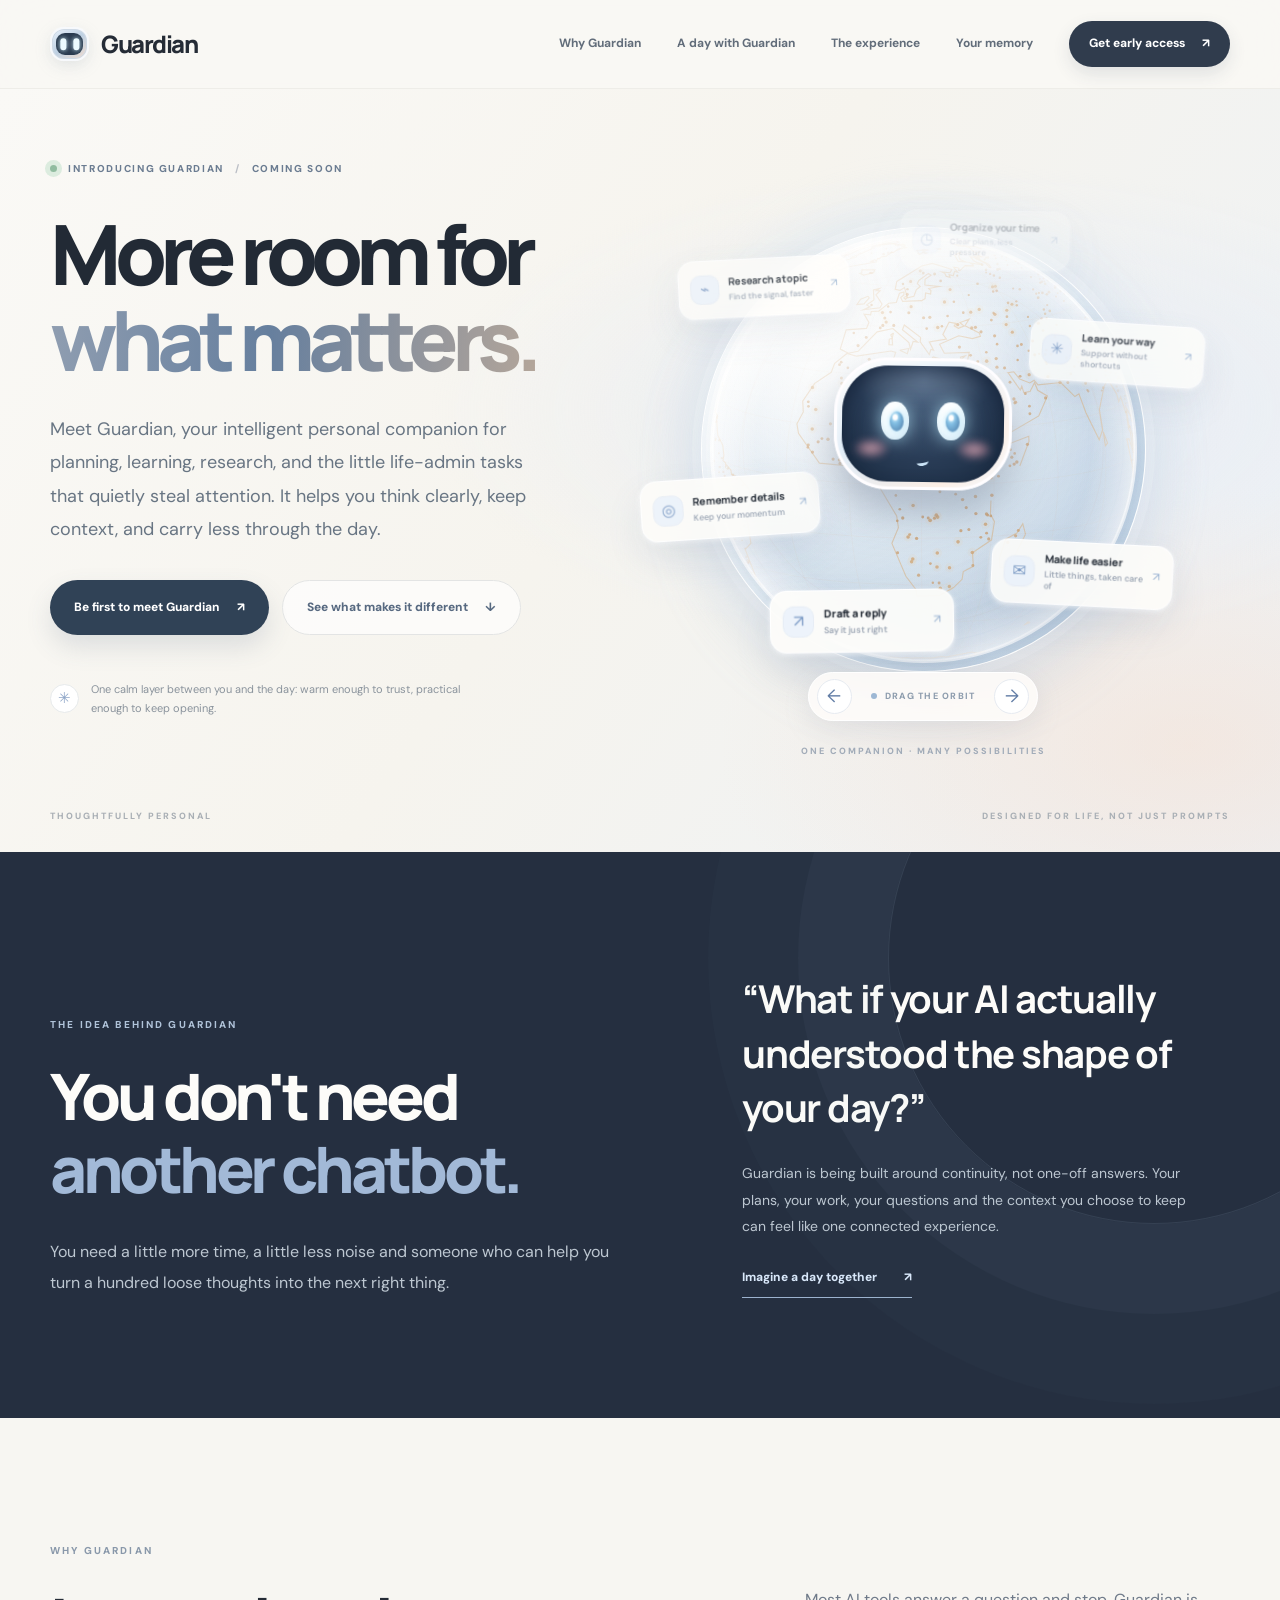
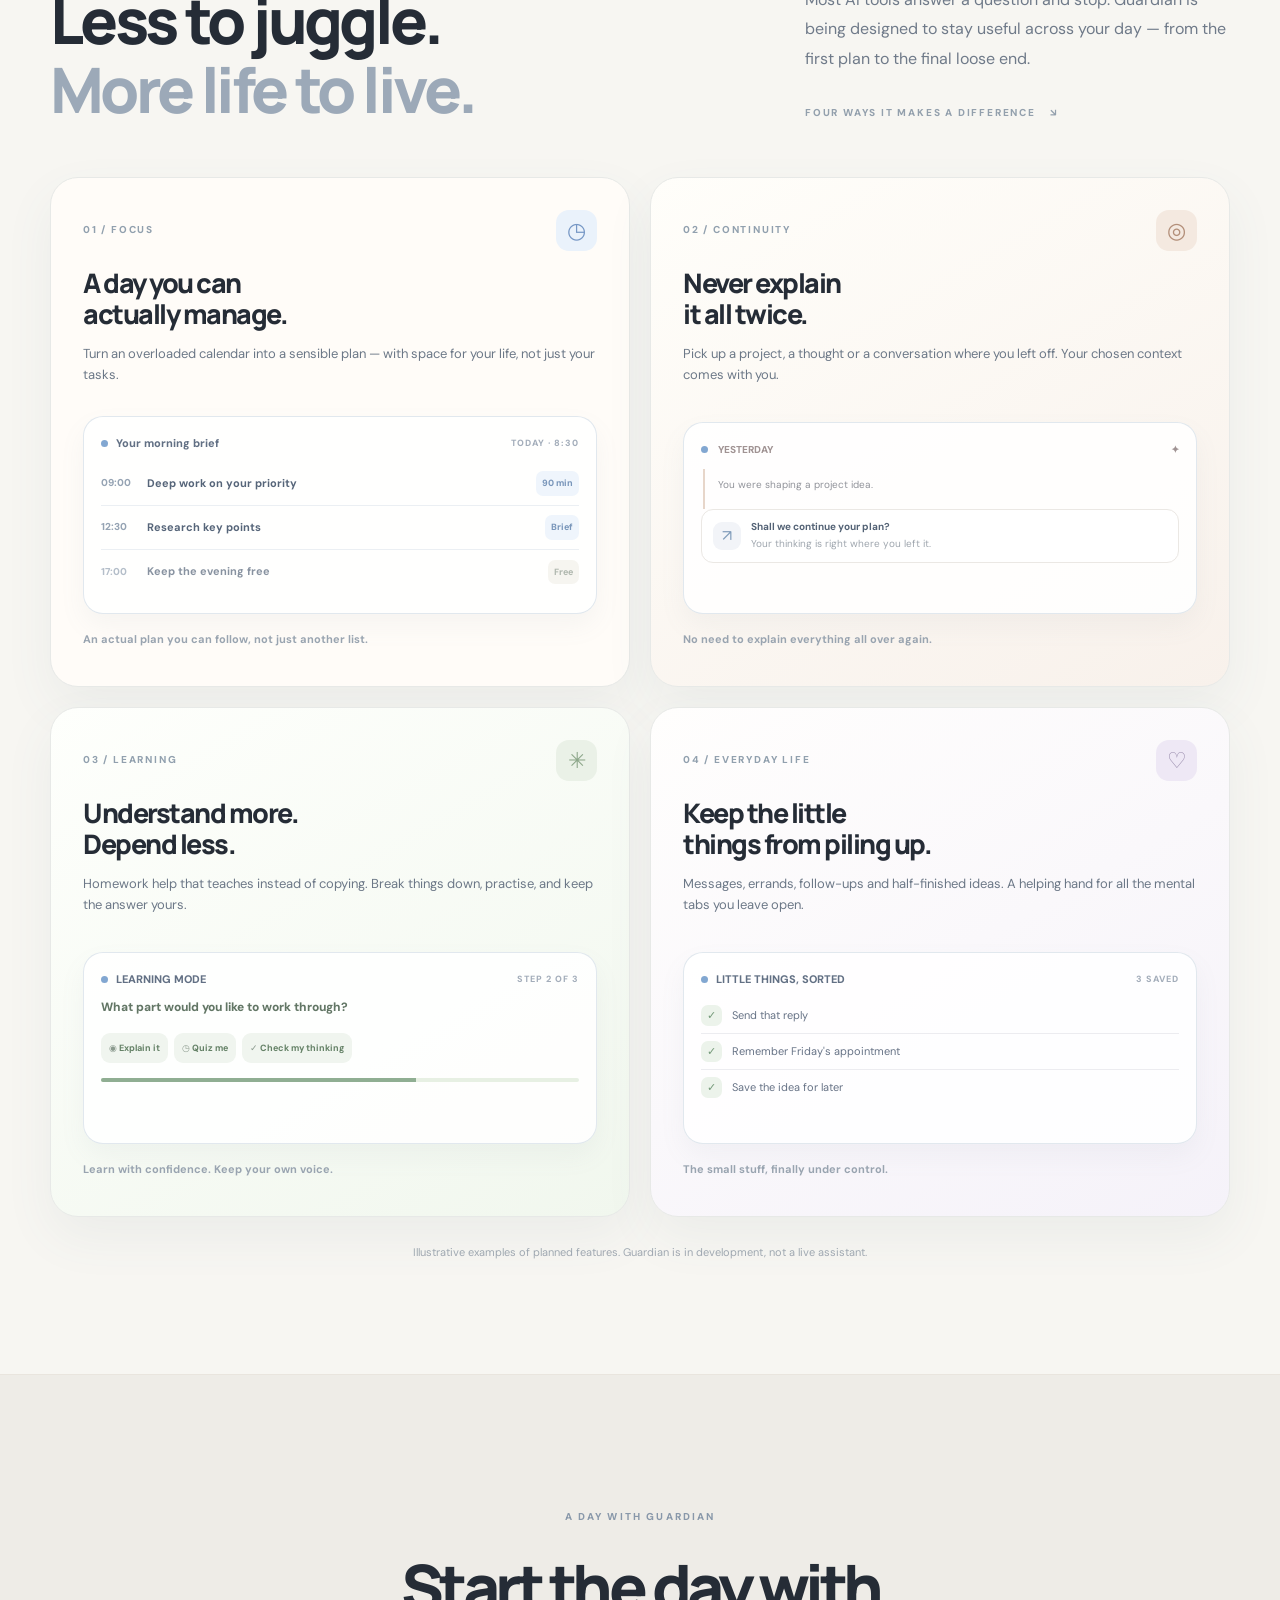
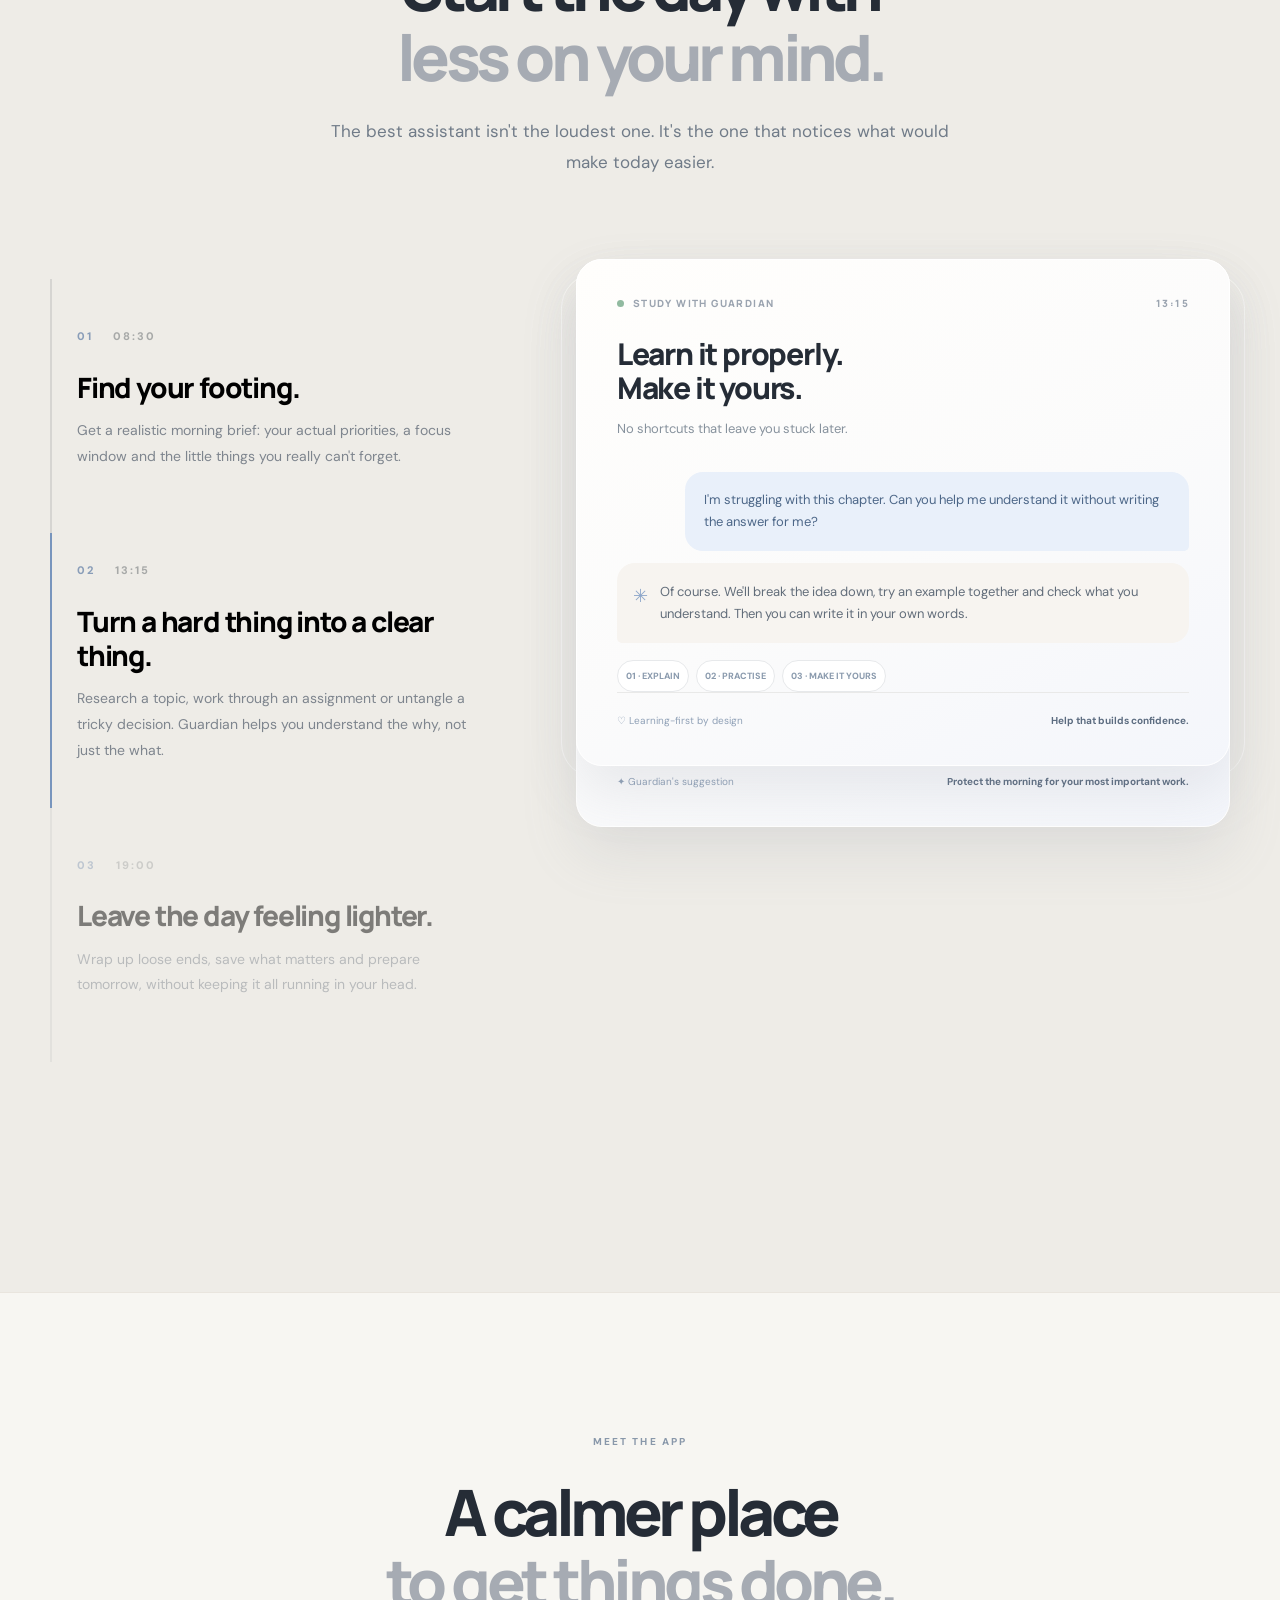
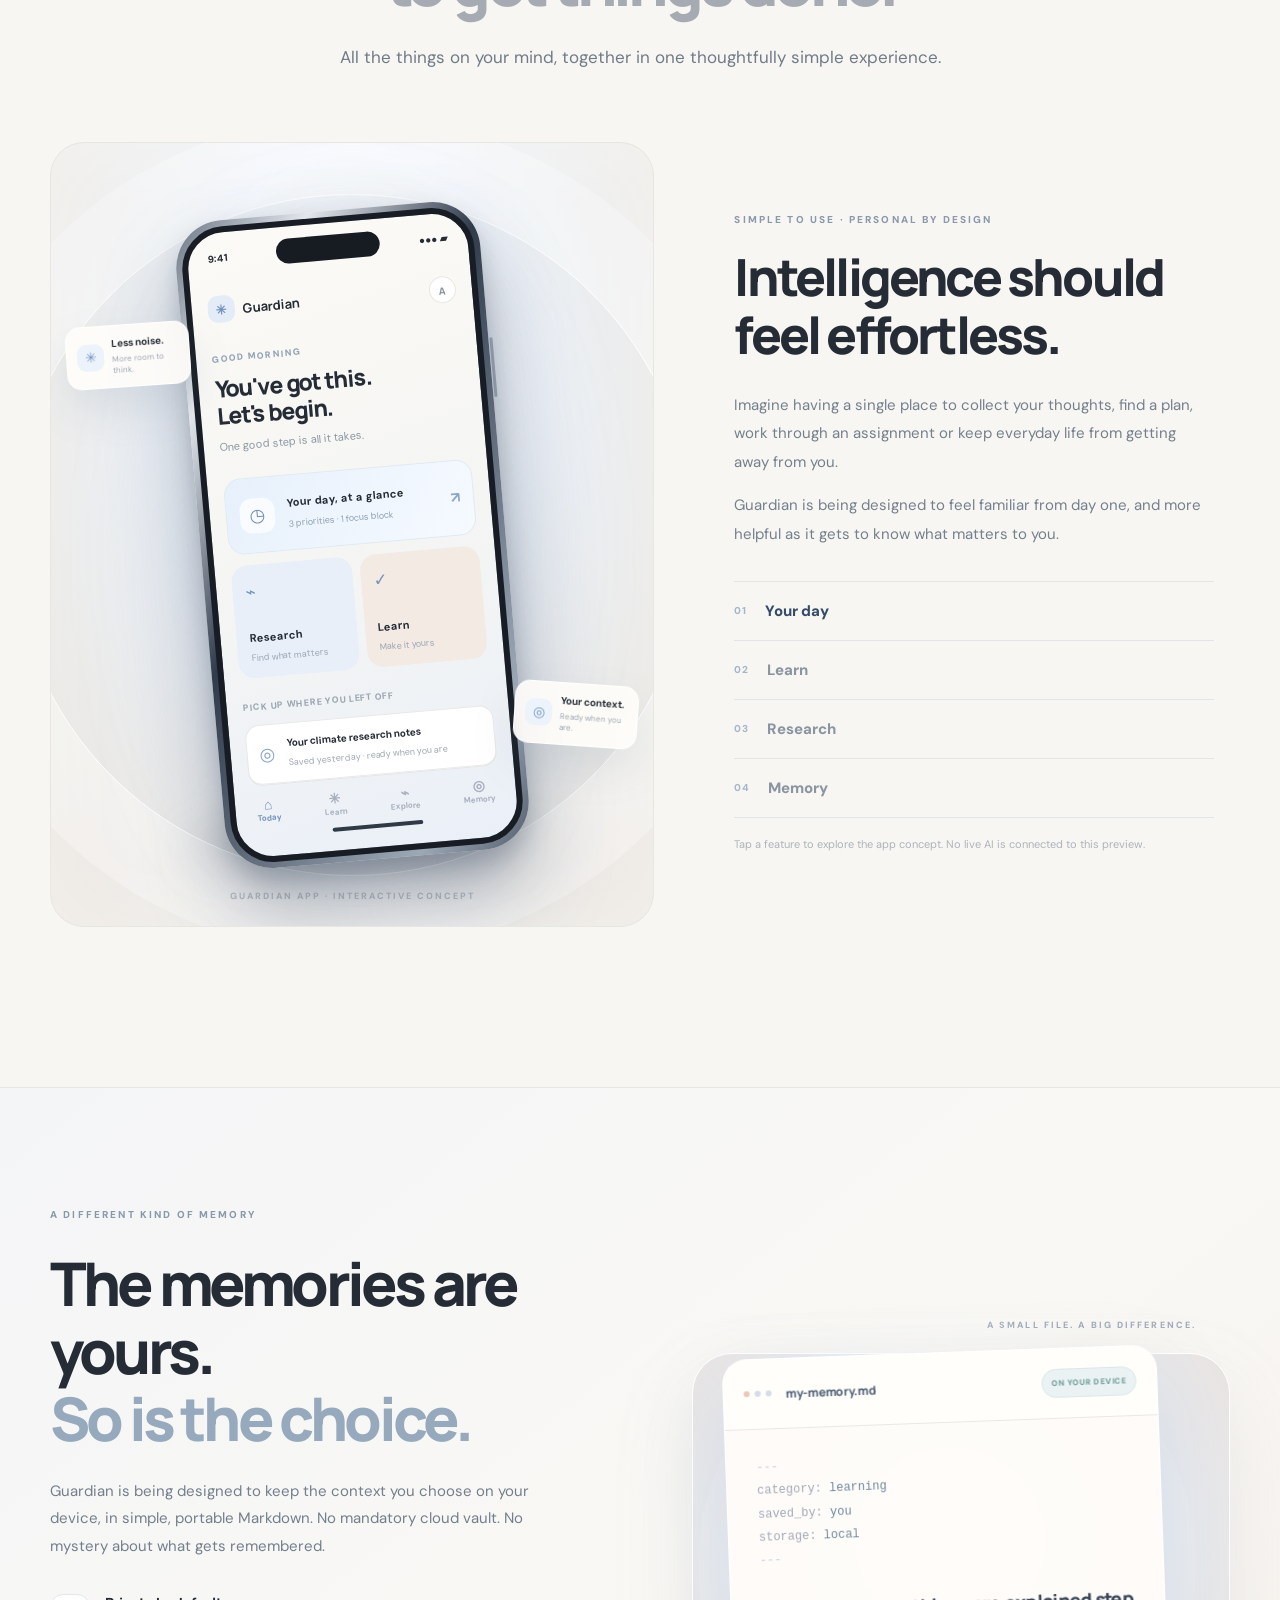
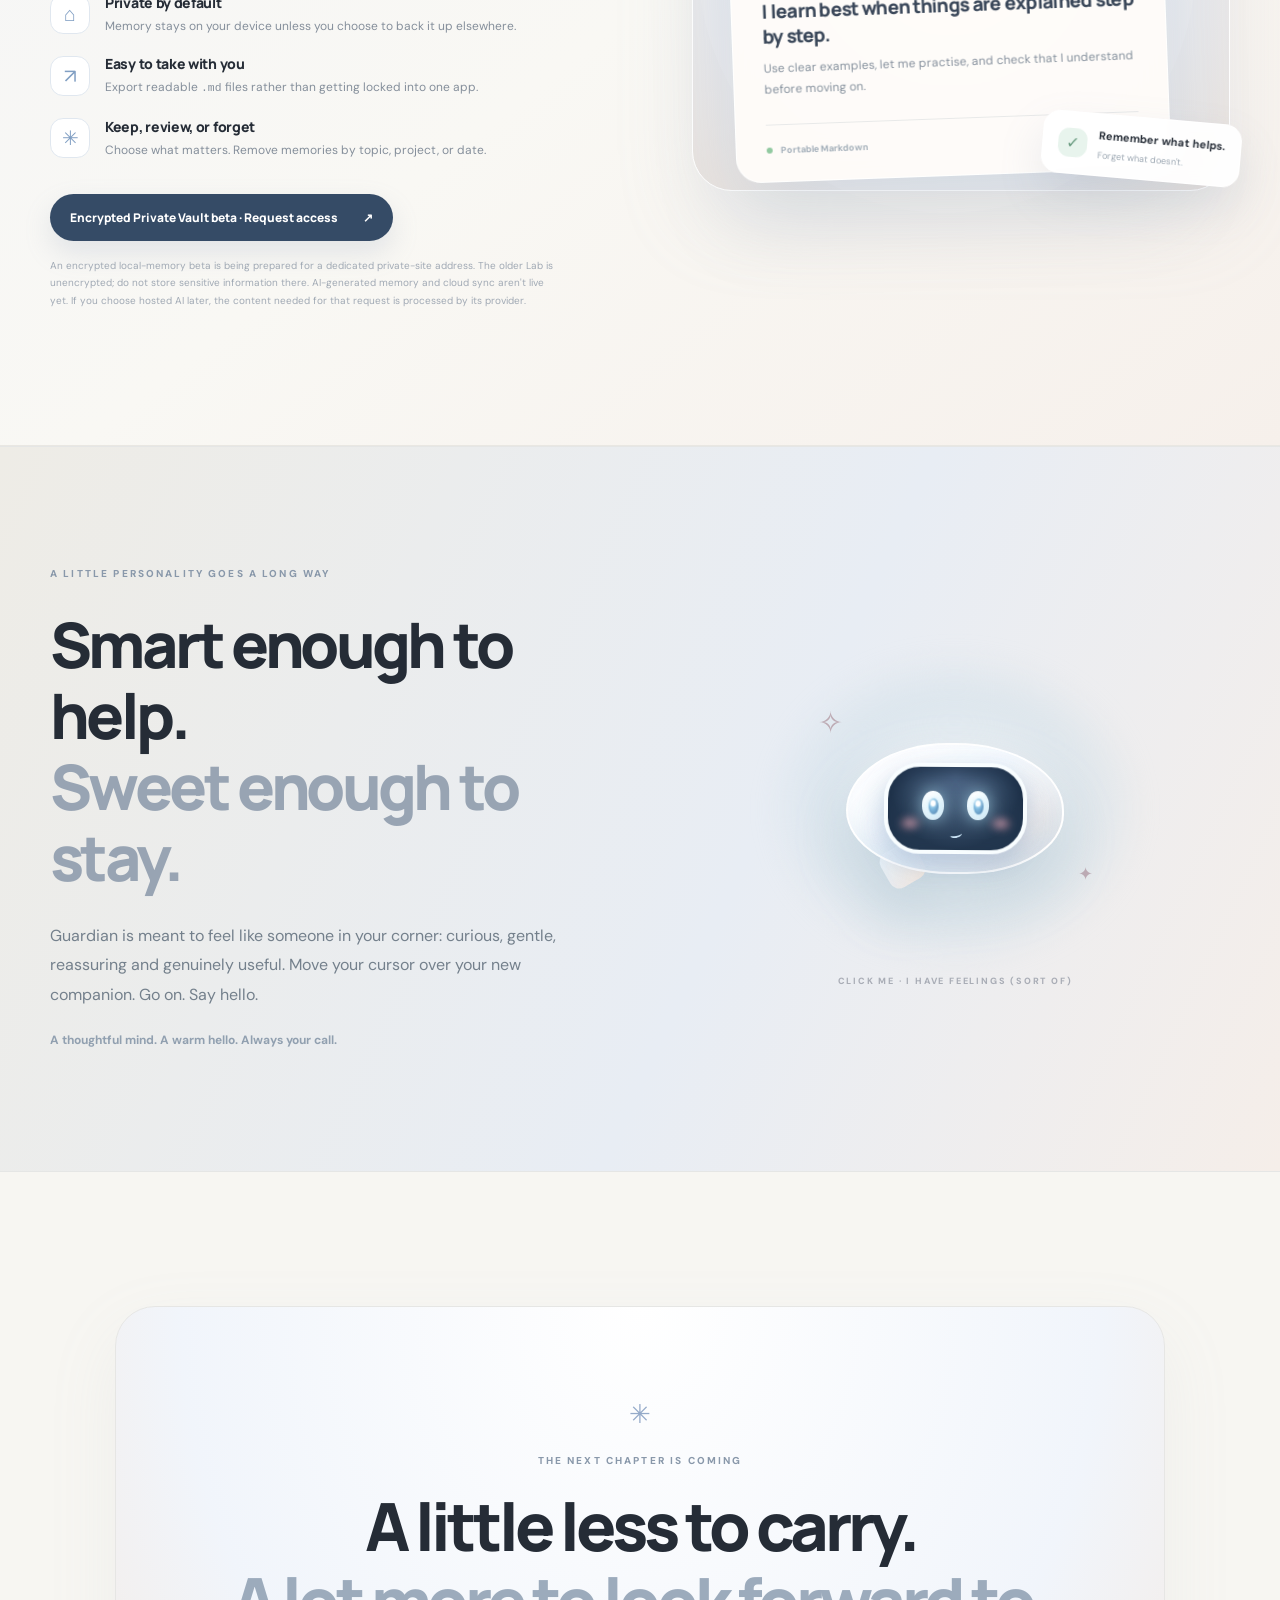
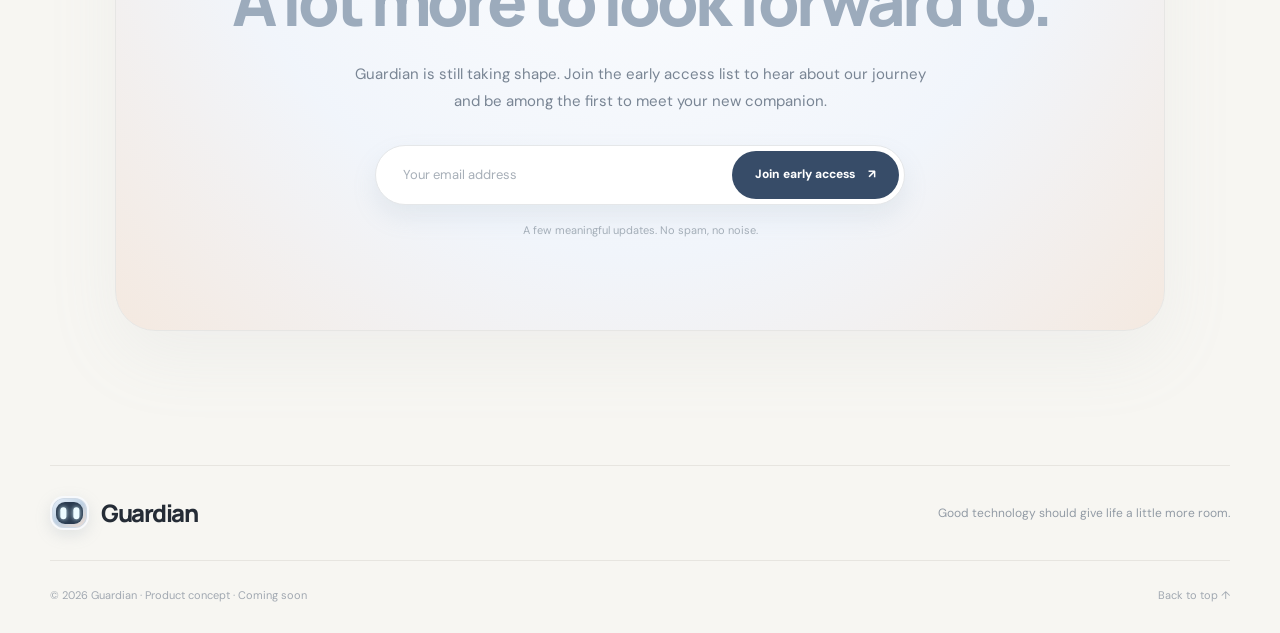
==== commit e4661924: "Point Guardian marketing to upcoming encrypted Private Vault beta" ====
--- a/index.html
+++ b/index.html
@@ -200,8 +200,8 @@
             <div><span class="memory-mini-icon">↗</span><div><strong>Easy to take with you</strong><small>Export readable <code>.md</code> files rather than getting locked into one app.</small></div></div>
             <div><span class="memory-mini-icon">✳</span><div><strong>Keep, review, or forget</strong><small>Choose what matters. Remove memories by topic, project, or date.</small></div></div>
           </div>
-          <a class="memory-lab-link" href="lab/">Try the local Memory Lab <span aria-hidden="true">↗</span></a>
-          <p class="memory-story-note">Experimental preview. AI-generated memory and cloud sync aren't live yet. If you choose hosted AI later, the content needed for that request is processed by its provider.</p>
+          <a class="memory-lab-link" href="#early-access">Encrypted Private Vault beta · Request access <span aria-hidden="true">↗</span></a>
+          <p class="memory-story-note">An encrypted local-memory beta is being prepared for a dedicated private-site address. The older Lab is unencrypted; do not store sensitive information there. AI-generated memory and cloud sync aren't live yet. If you choose hosted AI later, the content needed for that request is processed by its provider.</p>
         </div>
         <div class="memory-stage reveal-on-scroll" aria-label="Illustration of a portable Guardian Markdown memory file">
           <span class="memory-stage-caption">A SMALL FILE. A BIG DIFFERENCE.</span>
